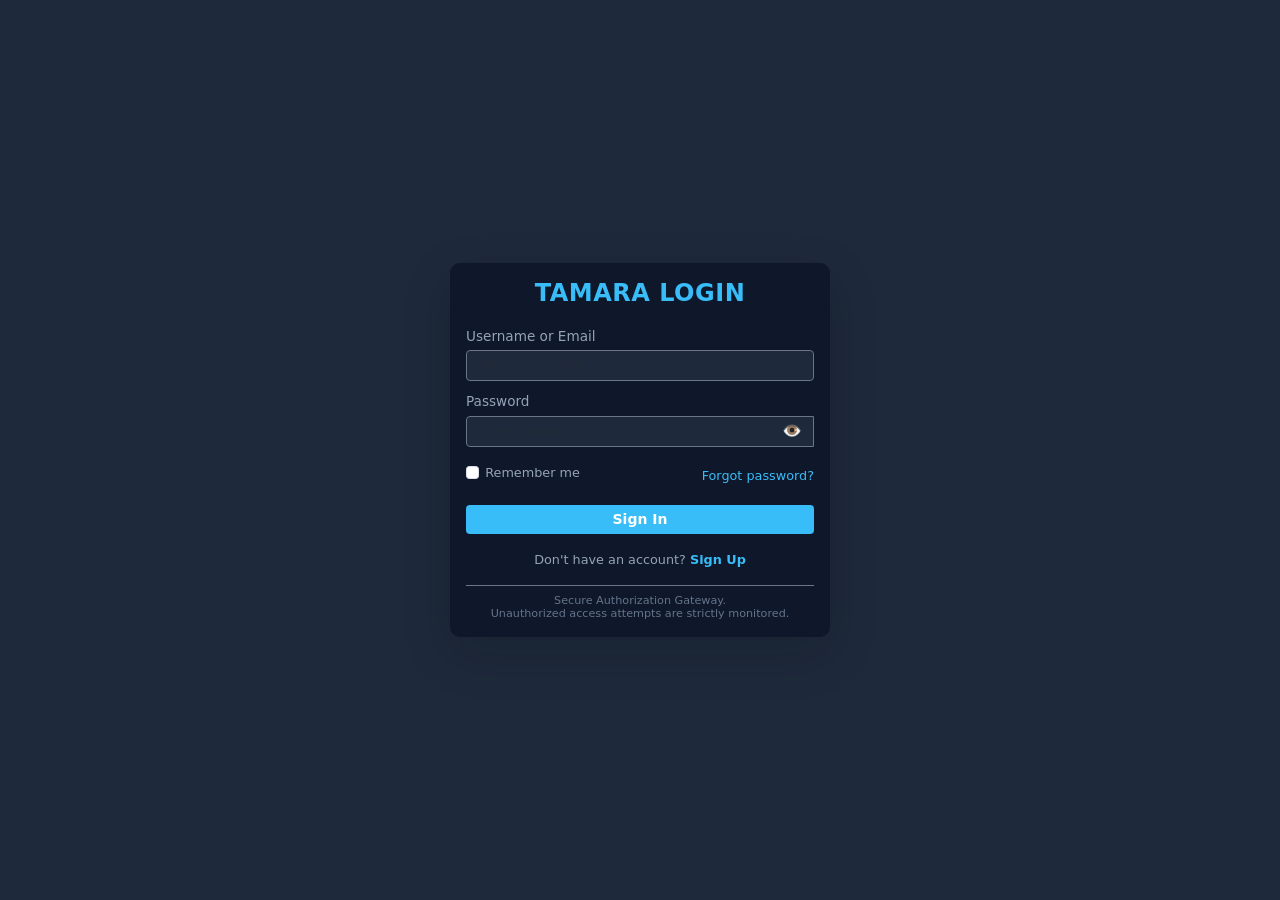
==== index.html @ c519405f "Feat: Completed dynamic dashboard engine with live metrics summary and real-time search" ====
<!doctype html>

<html lang="en">
  <head>
    <base href="./" />
    <meta charset="utf-8" />
    <meta http-equiv="X-UA-Compatible" content="IE=edge" />
    <meta
      name="viewport"
      content="width=device-width, initial-scale=1.0, shrink-to-fit=no"
    />

    <title>TAMARA'- LOGIN</title>
    <meta name="theme-color" content="#ffffff" />
    <!-- Vendors styles-->
    <link rel="stylesheet" href="vendors/simplebar/css/simplebar.css" />
    <link rel="stylesheet" href="css/vendors/simplebar.css" />
    <!-- Main styles for this application-->
    <link href="css/style.css" rel="stylesheet" />

    <script src="js/config.js"></script>
    <script src="js/color-modes.js"></script>
  </head>
  <body>
    <div
      class="min-vh-100 d-flex align-items-center justify-content-center"
      style="background-color: #1e293b"
    >
      <div
        class="card shadow-lg border-0 text-white"
        style="
          width: 100%;
          max-width: 380px;
          background-color: #0f172a;
          border-radius: 10px;
        "
      >
        <div class="card-body p-3">
          <h4
            class="text-center mb-3 fw-bold"
            style="color: #38bdf8; letter-spacing: 0.5px"
          >
            TAMARA LOGIN
          </h4>

          <form id="loginForm">
            <!-- Username Input -->
            <div class="mb-2">
              <label
                for="username"
                class="form-label mb-1"
                style="color: #94a3b8; font-size: 0.85rem"
                >Username or Email</label
              >
              <input
                type="text"
                class="form-control form-control-sm text-white border-secondary"
                id="username"
                placeholder="Enter username"
                style="background-color: #1e293b"
                required
              />
            </div>

            <!-- Password Input with True Eye Icon Toggle -->
            <div class="mb-3">
              <label
                for="password"
                class="form-label mb-1"
                style="color: #94a3b8; font-size: 0.85rem"
                >Password</label
              >
              <div class="input-group input-group-sm position-relative">
                <input
                  type="password"
                  class="form-control text-white border-secondary"
                  id="password"
                  placeholder="Enter password"
                  style="background-color: #1e293b; padding-right: 40px"
                  required
                />
                <!-- Eye Icon Positioned inside the input field -->
                <span
                  id="togglePassword"
                  style="
                    position: absolute;
                    right: 12px;
                    top: 50%;
                    transform: translateY(-50%);
                    cursor: pointer;
                    z-index: 10;
                    color: #94a3b8;
                  "
                >
                  👁️
                </span>
              </div>
            </div>

            <!-- Remember Me & Forgot Password Row -->
            <div
              class="d-flex justify-content-between align-items-center mb-3"
              style="font-size: 0.8rem"
            >
              <div class="form-check">
                <input
                  type="checkbox"
                  class="form-check-input"
                  id="rememberMe"
                />
                <label
                  class="form-check-label"
                  for="rememberMe"
                  style="color: #94a3b8"
                  >Remember me</label
                >
              </div>
              <a href="#" style="color: #38bdf8; text-decoration: none"
                >Forgot password?</a
              >
            </div>

            <!-- Sign In Button -->
            <button
              type="submit"
              class="btn btn-sm w-100 py-1.5 fw-semibold text-white"
              style="background-color: #38bdf8; border: none"
            >
              Sign In
            </button>
          </form>

          <!-- Sign Up Option -->
          <div class="text-center mt-3">
            <p class="mb-0" style="color: #94a3b8; font-size: 0.8rem">
              Don't have an account?
              <a
                href="#"
                style="color: #38bdf8; text-decoration: none"
                class="fw-semibold"
                >Sign Up</a
              >
            </p>
          </div>

          <!-- Security Warning Footer -->
          <div
            class="text-center mt-3 pt-2 border-top border-secondary"
            style="font-size: 0.7rem; color: #64748b; line-height: 1.2"
          >
            Secure Authorization Gateway.<br />Unauthorized access attempts are
            strictly monitored.
          </div>
        </div>
      </div>
    </div>

    <!-- Script to handle true icon toggle switching -->
    <script>
      const togglePassword = document.querySelector("#togglePassword");
      const passwordInput = document.querySelector("#password");
      const loginForm = document.querySelector("#loginForm");

      // Toggle password visibility
      togglePassword.addEventListener("click", function () {
        const type =
          passwordInput.getAttribute("type") === "password"
            ? "text"
            : "password";
        passwordInput.setAttribute("type", type);
        this.textContent = type === "password" ? "👁️" : "🙈";
      });

      // Magic shortcut: Redirect to dashboard on click
      loginForm.addEventListener("submit", function (e) {
        e.preventDefault();
        window.location.href = "dashboard.html";
      });
    </script>

    <!-- CoreUI and necessary plugins-->
    <script src="vendors/@coreui/coreui/js/coreui.bundle.min.js"></script>
    <script src="vendors/simplebar/js/simplebar.min.js"></script>

    <script>
      const header = document.querySelector("header.header");

      document.addEventListener("scroll", () => {
        if (header) {
          header.classList.toggle(
            "shadow-sm",
            document.documentElement.scrollTop > 0,
          );
        }
      });
    </script>
  </body>
</html>
---- vendors/simplebar/css/simplebar.css ----
[data-simplebar] {
  position: relative;
  flex-direction: column;
  flex-wrap: wrap;
  justify-content: flex-start;
  align-content: flex-start;
  align-items: flex-start;
}

.simplebar-wrapper {
  overflow: hidden;
  width: inherit;
  height: inherit;
  max-width: inherit;
  max-height: inherit;
}

.simplebar-mask {
  direction: inherit;
  position: absolute;
  overflow: hidden;
  padding: 0;
  margin: 0;
  left: 0;
  top: 0;
  bottom: 0;
  right: 0;
  width: auto !important;
  height: auto !important;
  z-index: 0;
}

.simplebar-offset {
  direction: inherit !important;
  box-sizing: inherit !important;
  resize: none !important;
  position: absolute;
  top: 0;
  left: 0;
  bottom: 0;
  right: 0;
  padding: 0;
  margin: 0;
  -webkit-overflow-scrolling: touch;
}

.simplebar-content-wrapper {
  direction: inherit;
  box-sizing: border-box !important;
  position: relative;
  display: block;
  height: 100%; /* Required for horizontal native scrollbar to not appear if parent is taller than natural height */
  width: auto;
  max-width: 100%; /* Not required for horizontal scroll to trigger */
  max-height: 100%; /* Needed for vertical scroll to trigger */
  overflow: auto;
  scrollbar-width: none;
  -ms-overflow-style: none;
}

.simplebar-content-wrapper::-webkit-scrollbar,
.simplebar-hide-scrollbar::-webkit-scrollbar {
  display: none;
  width: 0;
  height: 0;
}

.simplebar-content:before,
.simplebar-content:after {
  content: ' ';
  display: table;
}

.simplebar-placeholder {
  max-height: 100%;
  max-width: 100%;
  width: 100%;
  pointer-events: none;
}

.simplebar-height-auto-observer-wrapper {
  box-sizing: inherit !important;
  height: 100%;
  width: 100%;
  max-width: 1px;
  position: relative;
  float: left;
  max-height: 1px;
  overflow: hidden;
  z-index: -1;
  padding: 0;
  margin: 0;
  pointer-events: none;
  flex-grow: inherit;
  flex-shrink: 0;
  flex-basis: 0;
}

.simplebar-height-auto-observer {
  box-sizing: inherit;
  display: block;
  opacity: 0;
  position: absolute;
  top: 0;
  left: 0;
  height: 1000%;
  width: 1000%;
  min-height: 1px;
  min-width: 1px;
  overflow: hidden;
  pointer-events: none;
  z-index: -1;
}

.simplebar-track {
  z-index: 1;
  position: absolute;
  right: 0;
  bottom: 0;
  pointer-events: none;
  overflow: hidden;
}

[data-simplebar].simplebar-dragging {
  pointer-events: none;
  -webkit-touch-callout: none;
  -webkit-user-select: none;
  -khtml-user-select: none;
  -moz-user-select: none;
  -ms-user-select: none;
  user-select: none;
}

[data-simplebar].simplebar-dragging .simplebar-content {
  pointer-events: none;
  -webkit-touch-callout: none;
  -webkit-user-select: none;
  -khtml-user-select: none;
  -moz-user-select: none;
  -ms-user-select: none;
  user-select: none;
}

[data-simplebar].simplebar-dragging .simplebar-track {
  pointer-events: all;
}

.simplebar-scrollbar {
  position: absolute;
  left: 0;
  right: 0;
  min-height: 10px;
}

.simplebar-scrollbar:before {
  position: absolute;
  content: '';
  background: black;
  border-radius: 7px;
  left: 2px;
  right: 2px;
  opacity: 0;
  transition: opacity 0.2s 0.5s linear;
}

.simplebar-scrollbar.simplebar-visible:before {
  opacity: 0.5;
  transition-delay: 0s;
  transition-duration: 0s;
}

.simplebar-track.simplebar-vertical {
  top: 0;
  width: 11px;
}

.simplebar-scrollbar:before {
  top: 2px;
  bottom: 2px;
  left: 2px;
  right: 2px;
}

.simplebar-track.simplebar-horizontal {
  left: 0;
  height: 11px;
}

.simplebar-track.simplebar-horizontal .simplebar-scrollbar {
  right: auto;
  left: 0;
  top: 0;
  bottom: 0;
  min-height: 0;
  min-width: 10px;
  width: auto;
}

/* Rtl support */
[data-simplebar-direction='rtl'] .simplebar-track.simplebar-vertical {
  right: auto;
  left: 0;
}

.simplebar-dummy-scrollbar-size {
  direction: rtl;
  position: fixed;
  opacity: 0;
  visibility: hidden;
  height: 500px;
  width: 500px;
  overflow-y: hidden;
  overflow-x: scroll;
  -ms-overflow-style: scrollbar !important;
}

.simplebar-dummy-scrollbar-size > div {
  width: 200%;
  height: 200%;
  margin: 10px 0;
}

.simplebar-hide-scrollbar {
  position: fixed;
  left: 0;
  visibility: hidden;
  overflow-y: scroll;
  scrollbar-width: none;
  -ms-overflow-style: none;
}
---- css/vendors/simplebar.css ----
.simplebar-content {
  display: flex;
  flex-direction: column;
  min-height: 100%;
}

/*# sourceMappingURL=simplebar.css.map */
---- css/style.css ----
@charset "UTF-8";
/*!
 * CoreUI  v5.6.1 (https://coreui.io)
 * Copyright (c) 2026 creativeLabs Łukasz Holeczek
 * Licensed under MIT (https://github.com/coreui/coreui/blob/main/LICENSE)
 */
:root,
[data-coreui-theme=light] {
  --cui-blue: #0d6efd;
  --cui-indigo: #6610f2;
  --cui-purple: #6f42c1;
  --cui-pink: #d63384;
  --cui-red: #dc3545;
  --cui-orange: #fd7e14;
  --cui-yellow: #ffc107;
  --cui-green: #198754;
  --cui-teal: #20c997;
  --cui-cyan: #0dcaf0;
  --cui-black: #080a0c;
  --cui-white: #fff;
  --cui-gray: #6d7d9c;
  --cui-gray-dark: #323a49;
  --cui-gray-100: #f3f4f7;
  --cui-gray-200: #e7eaee;
  --cui-gray-300: #dbdfe6;
  --cui-gray-400: #cfd4de;
  --cui-gray-500: #aab3c5;
  --cui-gray-600: #6d7d9c;
  --cui-gray-700: #4a566d;
  --cui-gray-800: #323a49;
  --cui-gray-900: #212631;
  --cui-primary: #5856d6;
  --cui-secondary: #6b7785;
  --cui-success: #1b9e3e;
  --cui-info: #39f;
  --cui-warning: #f9b115;
  --cui-danger: #e55353;
  --cui-light: #f3f4f7;
  --cui-dark: #212631;
  --cui-primary-rgb: 88, 86, 214;
  --cui-secondary-rgb: 107, 119, 133;
  --cui-success-rgb: 27, 158, 62;
  --cui-info-rgb: 51, 153, 255;
  --cui-warning-rgb: 249, 177, 21;
  --cui-danger-rgb: 229, 83, 83;
  --cui-light-rgb: 243, 244, 247;
  --cui-dark-rgb: 33, 38, 49;
  --cui-primary-text-emphasis: #3634a3;
  --cui-secondary-text-emphasis: #212233;
  --cui-success-text-emphasis: #0f5722;
  --cui-info-text-emphasis: #184c77;
  --cui-warning-text-emphasis: #764705;
  --cui-danger-text-emphasis: #671414;
  --cui-light-text-emphasis: #4a566d;
  --cui-dark-text-emphasis: #323a49;
  --cui-primary-bg-subtle: #cfc7f3;
  --cui-secondary-bg-subtle: #ced2d8;
  --cui-success-bg-subtle: #cbedd6;
  --cui-info-bg-subtle: #c0e6ff;
  --cui-warning-bg-subtle: #feecc5;
  --cui-danger-bg-subtle: #f9d4d4;
  --cui-light-bg-subtle: rgb(249, 249.5, 251);
  --cui-dark-bg-subtle: #cfd4de;
  --cui-primary-border-subtle: #9d92e6;
  --cui-secondary-border-subtle: #9da5b1;
  --cui-success-border-subtle: #96dbad;
  --cui-info-border-subtle: #80c6ff;
  --cui-warning-border-subtle: #fcd88a;
  --cui-danger-border-subtle: #f2a9a9;
  --cui-light-border-subtle: #e7eaee;
  --cui-dark-border-subtle: #aab3c5;
  --cui-primary-contrast: #fff;
  --cui-secondary-contrast: #fff;
  --cui-success-contrast: #080a0c;
  --cui-info-contrast: #080a0c;
  --cui-warning-contrast: #080a0c;
  --cui-danger-contrast: #080a0c;
  --cui-light-contrast: #080a0c;
  --cui-dark-contrast: #fff;
  --cui-white-rgb: 255, 255, 255;
  --cui-black-rgb: 8, 10, 12;
  --cui-font-sans-serif: system-ui, -apple-system, "Segoe UI", Roboto, "Helvetica Neue", "Noto Sans", "Liberation Sans", Arial, sans-serif, "Apple Color Emoji", "Segoe UI Emoji", "Segoe UI Symbol", "Noto Color Emoji";
  --cui-font-monospace: SFMono-Regular, Menlo, Monaco, Consolas, "Liberation Mono", "Courier New", monospace;
  --cui-gradient: linear-gradient(180deg, rgba(255, 255, 255, 0.15), rgba(255, 255, 255, 0));
  --cui-body-font-family: var(--cui-font-sans-serif);
  --cui-body-font-size: 1rem;
  --cui-body-font-weight: 400;
  --cui-body-line-height: 1.5;
  --cui-body-color: rgba(37, 42.92, 54.02, 0.95);
  --cui-body-color-rgb: 37, 42.92, 54.02;
  --cui-body-bg: #fff;
  --cui-body-bg-rgb: 255, 255, 255;
  --cui-emphasis-color: #080a0c;
  --cui-emphasis-color-rgb: 8, 10, 12;
  --cui-secondary-color: rgba(37, 42.92, 54.02, 0.681);
  --cui-secondary-color-rgb: 37, 42.92, 54.02;
  --cui-secondary-bg: #e7eaee;
  --cui-secondary-bg-rgb: 231, 234, 238;
  --cui-tertiary-color: rgba(37, 42.92, 54.02, 0.38);
  --cui-tertiary-color-rgb: 37, 42.92, 54.02;
  --cui-tertiary-bg: #f3f4f7;
  --cui-tertiary-bg-rgb: 243, 244, 247;
  --cui-body-color-dark: rgba(255, 255, 255, 0.87);
  --cui-body-color-rgb-dark: 255, 255, 255;
  --cui-body-bg-dark: #212631;
  --cui-body-bg-rgb-dark: 33, 38, 49;
  --cui-emphasis-color-dark: #fff;
  --cui-emphasis-color-rgb-dark: 255, 255, 255;
  --cui-secondary-color-dark: rgba(255, 255, 255, 0.6);
  --cui-secondary-color-rgb-dark: 255, 255, 255;
  --cui-secondary-bg-dark: #323a49;
  --cui-secondary-bg-rgb-dark: 50, 58, 73;
  --cui-tertiary-color-dark: rgba(255, 255, 255, 0.38);
  --cui-tertiary-color-rgb-dark: 255, 255, 255;
  --cui-tertiary-bg-dark: rgb(41.5, 48, 61);
  --cui-tertiary-bg-rgb-dark: 41.5, 48, 61;
  --cui-high-emphasis: rgba(37, 42.92, 54.02, 0.95);
  --cui-medium-emphasis: rgba(37, 42.92, 54.02, 0.681);
  --cui-disabled: rgba(37, 42.92, 54.02, 0.38);
  --cui-high-emphasis-inverse: rgba(255, 255, 255, 0.87);
  --cui-medium-emphasis-inverse: rgba(255, 255, 255, 0.6);
  --cui-disabled-inverse: rgba(255, 255, 255, 0.38);
  --cui-heading-color: inherit;
  --cui-link-color: #5856d6;
  --cui-link-color-rgb: 88, 86, 214;
  --cui-link-decoration: underline;
  --cui-link-hover-color: rgb(70.4, 68.8, 171.2);
  --cui-link-hover-color-rgb: 70.4, 68.8, 171.2;
  --cui-code-color: #d63384;
  --cui-highlight-color: rgba(37, 42.92, 54.02, 0.95);
  --cui-highlight-bg: rgb(255, 242.6, 205.4);
  --cui-border-width: 1px;
  --cui-border-style: solid;
  --cui-border-color: #dbdfe6;
  --cui-border-color-translucent: rgba(8, 10, 12, 0.175);
  --cui-border-radius: 0.375rem;
  --cui-border-radius-sm: 0.25rem;
  --cui-border-radius-lg: 0.5rem;
  --cui-border-radius-xl: 1rem;
  --cui-border-radius-xxl: 2rem;
  --cui-border-radius-2xl: var(--cui-border-radius-xxl);
  --cui-border-radius-pill: 50rem;
  --cui-box-shadow: 0 0.5rem 1rem rgba(8, 10, 12, 0.15);
  --cui-box-shadow-sm: 0 0.125rem 0.25rem rgba(8, 10, 12, 0.075);
  --cui-box-shadow-lg: 0 1rem 3rem rgba(8, 10, 12, 0.175);
  --cui-box-shadow-inset: inset 0 1px 2px rgba(8, 10, 12, 0.075);
  --cui-focus-ring-width: 0.25rem;
  --cui-focus-ring-opacity: 0.25;
  --cui-focus-ring-color: rgba(88, 86, 214, 0.25);
  --cui-focus-ring-blur: 0;
  --cui-form-valid-color: #1b9e3e;
  --cui-form-valid-border-color: #1b9e3e;
  --cui-form-invalid-color: #e55353;
  --cui-form-invalid-border-color: #e55353;
  --cui-carousel-indicator-active-bg: #fff;
  --cui-carousel-caption-color: #fff;
}

[data-coreui-theme=dark] {
  color-scheme: dark;
  --cui-body-color: rgba(255, 255, 255, 0.87);
  --cui-body-color-rgb: 255, 255, 255;
  --cui-body-bg: #212631;
  --cui-body-bg-rgb: 33, 38, 49;
  --cui-emphasis-color: #fff;
  --cui-emphasis-color-rgb: 255, 255, 255;
  --cui-secondary-color: rgba(255, 255, 255, 0.6);
  --cui-secondary-color-rgb: 255, 255, 255;
  --cui-secondary-bg: #323a49;
  --cui-secondary-bg-rgb: 50, 58, 73;
  --cui-tertiary-color: rgba(255, 255, 255, 0.38);
  --cui-tertiary-color-rgb: 255, 255, 255;
  --cui-tertiary-bg: rgb(41.5, 48, 61);
  --cui-tertiary-bg-rgb: 41.5, 48, 61;
  --cui-high-emphasis: rgba(255, 255, 255, 0.87);
  --cui-medium-emphasis: rgba(255, 255, 255, 0.6);
  --cui-disabled: rgba(255, 255, 255, 0.38);
  --cui-primary: rgb(94.2, 92.4, 207.6);
  --cui-secondary: #6b7785;
  --cui-success: rgb(33.55, 151.45, 65.05);
  --cui-info: rgb(61.2, 153, 244.8);
  --cui-warning: rgb(237.6, 172.8, 32.4);
  --cui-danger: rgb(221.7, 90.3, 90.3);
  --cui-light: #f3f4f7;
  --cui-dark: #212631;
  --cui-gray-100: #f3f4f7;
  --cui-gray-200: #e7eaee;
  --cui-gray-300: #dbdfe6;
  --cui-gray-400: #cfd4de;
  --cui-gray-500: #aab3c5;
  --cui-gray-600: #6d7d9c;
  --cui-gray-700: #4a566d;
  --cui-gray-800: #323a49;
  --cui-gray-900: #212631;
  --cui-primary-rgb: 94.2, 92.4, 207.6;
  --cui-secondary-rgb: 107, 119, 133;
  --cui-success-rgb: 33.55, 151.45, 65.05;
  --cui-info-rgb: 61.2, 153, 244.8;
  --cui-warning-rgb: 237.6, 172.8, 32.4;
  --cui-danger-rgb: 221.7, 90.3, 90.3;
  --cui-light-rgb: 243, 244, 247;
  --cui-dark-rgb: 33, 38, 49;
  --cui-primary-text-emphasis: rgb(59.35, 57.55, 157.45);
  --cui-secondary-text-emphasis: #212233;
  --cui-success-text-emphasis: rgb(18.6, 83.4, 35.7);
  --cui-info-text-emphasis: rgb(28.75, 75.55, 114.25);
  --cui-warning-text-emphasis: rgb(112.35, 70.05, 10.65);
  --cui-danger-text-emphasis: rgb(98.85, 24.15, 24.15);
  --cui-light-text-emphasis: #f3f4f7;
  --cui-dark-text-emphasis: #dbdfe6;
  --cui-primary-bg-subtle: #cfc7f3;
  --cui-secondary-bg-subtle: #ced2d8;
  --cui-success-bg-subtle: #cbedd6;
  --cui-info-bg-subtle: #c0e6ff;
  --cui-warning-bg-subtle: #feecc5;
  --cui-danger-bg-subtle: #f9d4d4;
  --cui-light-bg-subtle: #323a49;
  --cui-dark-bg-subtle: rgb(29, 34, 42.5);
  --cui-primary-border-subtle: #9d92e6;
  --cui-secondary-border-subtle: #9da5b1;
  --cui-success-border-subtle: #96dbad;
  --cui-info-border-subtle: #80c6ff;
  --cui-warning-border-subtle: #fcd88a;
  --cui-danger-border-subtle: #f2a9a9;
  --cui-light-border-subtle: #4a566d;
  --cui-dark-border-subtle: #323a49;
  --cui-heading-color: inherit;
  --cui-link-color: rgb(94.2, 92.4, 207.6);
  --cui-link-hover-color: rgb(126.36, 124.92, 217.08);
  --cui-link-color-rgb: 94.2, 92.4, 207.6;
  --cui-link-hover-color-rgb: 126.36, 124.92, 217.08;
  --cui-code-color: rgb(230.4, 132.6, 181.2);
  --cui-highlight-color: rgba(255, 255, 255, 0.87);
  --cui-highlight-bg: rgb(102, 77.2, 2.8);
  --cui-border-color: #323a49;
  --cui-border-color-translucent: rgba(255, 255, 255, 0.1);
  --cui-form-valid-color: rgb(117, 183, 152.4);
  --cui-form-valid-border-color: rgb(117, 183, 152.4);
  --cui-form-invalid-color: rgb(234, 133.8, 143.4);
  --cui-form-invalid-border-color: rgb(234, 133.8, 143.4);
  --cui-btn-close-filter: invert(1) grayscale(100%) brightness(200%);
  --cui-carousel-indicator-active-bg: #080a0c;
  --cui-carousel-caption-color: #080a0c;
  --cui-carousel-control-icon-filter: invert(1) grayscale(100);
}

*,
*::before,
*::after {
  box-sizing: border-box;
}

@media (prefers-reduced-motion: no-preference) {
  :root {
    scroll-behavior: smooth;
  }
}

body {
  margin: 0;
  font-family: var(--cui-body-font-family);
  font-size: var(--cui-body-font-size);
  font-weight: var(--cui-body-font-weight);
  line-height: var(--cui-body-line-height);
  color: var(--cui-body-color);
  text-align: var(--cui-body-text-align);
  background-color: var(--cui-body-bg);
  -webkit-text-size-adjust: 100%;
  -webkit-tap-highlight-color: rgba(8, 10, 12, 0);
  background-color: var(--cui-tertiary-bg);
}

hr {
  margin: 1rem 0;
  color: inherit;
  border: 0;
  border-top: var(--cui-border-width) solid;
  opacity: 0.25;
}

h6, .h6, h5, .h5, h4, .h4, h3, .h3, h2, .h2, h1, .h1 {
  margin-top: 0;
  margin-bottom: 0.5rem;
  font-weight: 500;
  line-height: 1.2;
  color: var(--cui-heading-color);
}

h1, .h1 {
  font-size: calc(1.375rem + 1.5vw);
}
@media (min-width: 1200px) {
  h1, .h1 {
    font-size: 2.5rem;
  }
}

h2, .h2 {
  font-size: calc(1.325rem + 0.9vw);
}
@media (min-width: 1200px) {
  h2, .h2 {
    font-size: 2rem;
  }
}

h3, .h3 {
  font-size: calc(1.3rem + 0.6vw);
}
@media (min-width: 1200px) {
  h3, .h3 {
    font-size: 1.75rem;
  }
}

h4, .h4 {
  font-size: calc(1.275rem + 0.3vw);
}
@media (min-width: 1200px) {
  h4, .h4 {
    font-size: 1.5rem;
  }
}

h5, .h5 {
  font-size: 1.25rem;
}

h6, .h6 {
  font-size: 1rem;
}

p {
  margin-top: 0;
  margin-bottom: 1rem;
}

abbr[title] {
  -webkit-text-decoration: underline dotted;
  text-decoration: underline dotted;
  cursor: help;
  -webkit-text-decoration-skip-ink: none;
  text-decoration-skip-ink: none;
}

address {
  margin-bottom: 1rem;
  font-style: normal;
  line-height: inherit;
}

ol,
ul {
  -webkit-padding-start: 2rem;
  padding-inline-start: 2rem;
}

ol,
ul,
dl {
  margin-top: 0;
  margin-bottom: 1rem;
}

ol ol,
ul ul,
ol ul,
ul ol {
  margin-bottom: 0;
}

dt {
  font-weight: 700;
}

dd {
  -webkit-margin-start: 0;
  margin-inline-start: 0;
  margin-bottom: 0.5rem;
}

blockquote {
  margin: 0 0 1rem;
}

b,
strong {
  font-weight: bolder;
}

small, .small {
  font-size: 0.875em;
}

mark, .mark {
  padding: 0.1875em;
  color: var(--cui-highlight-color);
  background-color: var(--cui-highlight-bg);
}

sub,
sup {
  position: relative;
  font-size: 0.75em;
  line-height: 0;
  vertical-align: baseline;
}

sub {
  bottom: -0.25em;
}

sup {
  top: -0.5em;
}

a {
  color: rgba(var(--cui-link-color-rgb), var(--cui-link-opacity, 1));
  text-decoration: underline;
}
a:hover {
  --cui-link-color-rgb: var(--cui-link-hover-color-rgb);
}

a:not([href]):not([class]), a:not([href]):not([class]):hover {
  color: inherit;
  text-decoration: none;
}

pre,
code,
kbd,
samp {
  font-family: var(--cui-font-monospace);
  font-size: 1em;
}

pre {
  display: block;
  margin-top: 0;
  margin-bottom: 1rem;
  overflow: auto;
  font-size: 0.875em;
  color: var(--cui-pre-color, );
}
pre code {
  font-size: inherit;
  color: inherit;
  word-break: normal;
}

code {
  font-size: 0.875em;
  color: var(--cui-code-color);
  word-wrap: break-word;
}
a > code {
  color: inherit;
}

kbd {
  padding: 0.1875rem 0.375rem;
  font-size: 0.875em;
  color: var(--cui-kbd-color, var(--cui-body-bg));
  background-color: var(--cui-kbd-bg, var(--cui-body-color));
  border-radius: 0.25rem;
}
kbd kbd {
  padding: 0;
  font-size: 1em;
}

figure {
  margin: 0 0 1rem;
}

img,
svg {
  vertical-align: middle;
}

table {
  caption-side: bottom;
  border-collapse: collapse;
}

caption {
  padding-top: 0.5rem;
  padding-bottom: 0.5rem;
  color: var(--cui-table-caption-color, var(--cui-secondary-color));
  text-align: start;
}

th {
  text-align: inherit;
  text-align: -webkit-match-parent;
}

thead,
tbody,
tfoot,
tr,
td,
th {
  border-color: inherit;
  border-style: solid;
  border-width: 0;
}

label {
  display: inline-block;
}

button {
  border-radius: 0;
}

button:focus:not(:focus-visible) {
  outline: 0;
}

input,
button,
select,
optgroup,
textarea {
  margin: 0;
  font-family: inherit;
  font-size: inherit;
  line-height: inherit;
}

button,
select {
  text-transform: none;
}

[role=button] {
  cursor: pointer;
}

select {
  word-wrap: normal;
}
select:disabled {
  opacity: 1;
}

[list]:not([type=date]):not([type=datetime-local]):not([type=month]):not([type=week]):not([type=time])::-webkit-calendar-picker-indicator {
  display: none !important;
}

button,
[type=button],
[type=reset],
[type=submit] {
  -webkit-appearance: button;
}
button:not(:disabled),
[type=button]:not(:disabled),
[type=reset]:not(:disabled),
[type=submit]:not(:disabled) {
  cursor: pointer;
}

::-moz-focus-inner {
  padding: 0;
  border-style: none;
}

textarea {
  resize: vertical;
}

fieldset {
  min-width: 0;
  padding: 0;
  margin: 0;
  border: 0;
}

legend {
  float: inline-start;
  width: 100%;
  padding: 0;
  margin-bottom: 0.5rem;
  line-height: inherit;
  font-size: calc(1.275rem + 0.3vw);
}
@media (min-width: 1200px) {
  legend {
    font-size: 1.5rem;
  }
}
legend + * {
  clear: left;
}

::-webkit-datetime-edit-fields-wrapper,
::-webkit-datetime-edit-text,
::-webkit-datetime-edit-minute,
::-webkit-datetime-edit-hour-field,
::-webkit-datetime-edit-day-field,
::-webkit-datetime-edit-month-field,
::-webkit-datetime-edit-year-field {
  padding: 0;
}

::-webkit-inner-spin-button {
  height: auto;
}

[type=search] {
  -webkit-appearance: textfield;
  outline-offset: -2px;
}
[type=search]::-webkit-search-cancel-button {
  cursor: pointer;
  filter: grayscale(1);
}

*[dir=rtl] [type=tel],
*[dir=rtl] [type=url],
*[dir=rtl] [type=email],
*[dir=rtl] [type=number] {
  direction: ltr;
}

::-webkit-search-decoration {
  -webkit-appearance: none;
}

::-webkit-color-swatch-wrapper {
  padding: 0;
}

::-webkit-file-upload-button {
  font: inherit;
  -webkit-appearance: button;
}

::file-selector-button {
  font: inherit;
  -webkit-appearance: button;
}

output {
  display: inline-block;
}

iframe {
  border: 0;
}

summary {
  display: list-item;
  cursor: pointer;
}

progress {
  vertical-align: baseline;
}

[hidden] {
  display: none !important;
}

.lead {
  font-size: 1.25rem;
  font-weight: 300;
}

.display-1 {
  font-weight: 300;
  line-height: 1.2;
  font-size: calc(1.625rem + 4.5vw);
}
@media (min-width: 1200px) {
  .display-1 {
    font-size: 5rem;
  }
}

.display-2 {
  font-weight: 300;
  line-height: 1.2;
  font-size: calc(1.575rem + 3.9vw);
}
@media (min-width: 1200px) {
  .display-2 {
    font-size: 4.5rem;
  }
}

.display-3 {
  font-weight: 300;
  line-height: 1.2;
  font-size: calc(1.525rem + 3.3vw);
}
@media (min-width: 1200px) {
  .display-3 {
    font-size: 4rem;
  }
}

.display-4 {
  font-weight: 300;
  line-height: 1.2;
  font-size: calc(1.475rem + 2.7vw);
}
@media (min-width: 1200px) {
  .display-4 {
    font-size: 3.5rem;
  }
}

.display-5 {
  font-weight: 300;
  line-height: 1.2;
  font-size: calc(1.425rem + 2.1vw);
}
@media (min-width: 1200px) {
  .display-5 {
    font-size: 3rem;
  }
}

.display-6 {
  font-weight: 300;
  line-height: 1.2;
  font-size: calc(1.375rem + 1.5vw);
}
@media (min-width: 1200px) {
  .display-6 {
    font-size: 2.5rem;
  }
}

.list-unstyled {
  -webkit-padding-start: 0;
  padding-inline-start: 0;
  list-style: none;
}

.list-inline {
  -webkit-padding-start: 0;
  padding-inline-start: 0;
  list-style: none;
}

.list-inline-item {
  display: inline-block;
}
.list-inline-item:not(:last-child) {
  -webkit-margin-end: 0.5rem;
  margin-inline-end: 0.5rem;
}

.initialism {
  font-size: 0.875em;
  text-transform: uppercase;
}

.blockquote {
  margin-bottom: 1rem;
  font-size: 1.25rem;
}
.blockquote > :last-child {
  margin-bottom: 0;
}

.blockquote-footer {
  margin-top: -1rem;
  margin-bottom: 1rem;
  font-size: 0.875em;
  color: #6d7d9c;
}
.blockquote-footer::before {
  content: "— ";
}

.img-fluid {
  max-width: 100%;
  height: auto;
}

.img-thumbnail {
  padding: 0.25rem;
  background-color: var(--cui-thumbnail-bg, var(--cui-body-bg));
  border: var(--cui-border-width) solid var(--cui-thumbnail-border-color, var(--cui-border-color));
  border-radius: var(--cui-border-radius);
  max-width: 100%;
  height: auto;
}

.figure {
  display: inline-block;
}

.figure-img {
  margin-bottom: 0.5rem;
  line-height: 1;
}

.figure-caption {
  font-size: 0.875em;
  color: var(--cui-figure-caption-color, var(--cui-secondary-color));
}

.container,
.container-fluid,
.container-xxl,
.container-xl,
.container-lg,
.container-md,
.container-sm {
  --cui-gutter-x: 1.5rem;
  --cui-gutter-y: 0;
  width: 100%;
  padding-right: calc(var(--cui-gutter-x) * 0.5);
  padding-left: calc(var(--cui-gutter-x) * 0.5);
  margin-right: auto;
  margin-left: auto;
}

@media (min-width: 576px) {
  .container-sm, .container {
    max-width: 540px;
  }
}
@media (min-width: 768px) {
  .container-md, .container-sm, .container {
    max-width: 720px;
  }
}
@media (min-width: 992px) {
  .container-lg, .container-md, .container-sm, .container {
    max-width: 960px;
  }
}
@media (min-width: 1200px) {
  .container-xl, .container-lg, .container-md, .container-sm, .container {
    max-width: 1140px;
  }
}
@media (min-width: 1400px) {
  .container-xxl, .container-xl, .container-lg, .container-md, .container-sm, .container {
    max-width: 1320px;
  }
}
:root {
  --cui-breakpoint-xs: 0;
  --cui-breakpoint-sm: 576px;
  --cui-breakpoint-md: 768px;
  --cui-breakpoint-lg: 992px;
  --cui-breakpoint-xl: 1200px;
  --cui-breakpoint-xxl: 1400px;
  --cui-mobile-breakpoint: lg;
}

.row {
  --cui-gutter-x: 1.5rem;
  --cui-gutter-y: 0;
  display: flex;
  flex-wrap: wrap;
  margin-top: calc(-1 * var(--cui-gutter-y));
  margin-right: calc(-0.5 * var(--cui-gutter-x));
  margin-left: calc(-0.5 * var(--cui-gutter-x));
}
.row > * {
  flex-shrink: 0;
  width: 100%;
  max-width: 100%;
  padding-right: calc(var(--cui-gutter-x) * 0.5);
  padding-left: calc(var(--cui-gutter-x) * 0.5);
  margin-top: var(--cui-gutter-y);
}

.col {
  flex: 1 0 0;
}

.row-cols-auto > * {
  flex: 0 0 auto;
  width: auto;
}

.row-cols-1 > * {
  flex: 0 0 auto;
  width: 100%;
}

.row-cols-2 > * {
  flex: 0 0 auto;
  width: 50%;
}

.row-cols-3 > * {
  flex: 0 0 auto;
  width: 33.33333333%;
}

.row-cols-4 > * {
  flex: 0 0 auto;
  width: 25%;
}

.row-cols-5 > * {
  flex: 0 0 auto;
  width: 20%;
}

.row-cols-6 > * {
  flex: 0 0 auto;
  width: 16.66666667%;
}

.col-auto {
  flex: 0 0 auto;
  width: auto;
}

.col-1 {
  flex: 0 0 auto;
  width: 8.33333333%;
}

.col-2 {
  flex: 0 0 auto;
  width: 16.66666667%;
}

.col-3 {
  flex: 0 0 auto;
  width: 25%;
}

.col-4 {
  flex: 0 0 auto;
  width: 33.33333333%;
}

.col-5 {
  flex: 0 0 auto;
  width: 41.66666667%;
}

.col-6 {
  flex: 0 0 auto;
  width: 50%;
}

.col-7 {
  flex: 0 0 auto;
  width: 58.33333333%;
}

.col-8 {
  flex: 0 0 auto;
  width: 66.66666667%;
}

.col-9 {
  flex: 0 0 auto;
  width: 75%;
}

.col-10 {
  flex: 0 0 auto;
  width: 83.33333333%;
}

.col-11 {
  flex: 0 0 auto;
  width: 91.66666667%;
}

.col-12 {
  flex: 0 0 auto;
  width: 100%;
}

.offset-1 {
  -webkit-margin-start: 8.33333333%;
  margin-inline-start: 8.33333333%;
}

.offset-2 {
  -webkit-margin-start: 16.66666667%;
  margin-inline-start: 16.66666667%;
}

.offset-3 {
  -webkit-margin-start: 25%;
  margin-inline-start: 25%;
}

.offset-4 {
  -webkit-margin-start: 33.33333333%;
  margin-inline-start: 33.33333333%;
}

.offset-5 {
  -webkit-margin-start: 41.66666667%;
  margin-inline-start: 41.66666667%;
}

.offset-6 {
  -webkit-margin-start: 50%;
  margin-inline-start: 50%;
}

.offset-7 {
  -webkit-margin-start: 58.33333333%;
  margin-inline-start: 58.33333333%;
}

.offset-8 {
  -webkit-margin-start: 66.66666667%;
  margin-inline-start: 66.66666667%;
}

.offset-9 {
  -webkit-margin-start: 75%;
  margin-inline-start: 75%;
}

.offset-10 {
  -webkit-margin-start: 83.33333333%;
  margin-inline-start: 83.33333333%;
}

.offset-11 {
  -webkit-margin-start: 91.66666667%;
  margin-inline-start: 91.66666667%;
}

.g-0,
.gx-0 {
  --cui-gutter-x: 0;
}

.g-0,
.gy-0 {
  --cui-gutter-y: 0;
}

.g-1,
.gx-1 {
  --cui-gutter-x: 0.25rem;
}

.g-1,
.gy-1 {
  --cui-gutter-y: 0.25rem;
}

.g-2,
.gx-2 {
  --cui-gutter-x: 0.5rem;
}

.g-2,
.gy-2 {
  --cui-gutter-y: 0.5rem;
}

.g-3,
.gx-3 {
  --cui-gutter-x: 1rem;
}

.g-3,
.gy-3 {
  --cui-gutter-y: 1rem;
}

.g-4,
.gx-4 {
  --cui-gutter-x: 1.5rem;
}

.g-4,
.gy-4 {
  --cui-gutter-y: 1.5rem;
}

.g-5,
.gx-5 {
  --cui-gutter-x: 3rem;
}

.g-5,
.gy-5 {
  --cui-gutter-y: 3rem;
}

@media (min-width: 576px) {
  .col-sm {
    flex: 1 0 0;
  }
  .row-cols-sm-auto > * {
    flex: 0 0 auto;
    width: auto;
  }
  .row-cols-sm-1 > * {
    flex: 0 0 auto;
    width: 100%;
  }
  .row-cols-sm-2 > * {
    flex: 0 0 auto;
    width: 50%;
  }
  .row-cols-sm-3 > * {
    flex: 0 0 auto;
    width: 33.33333333%;
  }
  .row-cols-sm-4 > * {
    flex: 0 0 auto;
    width: 25%;
  }
  .row-cols-sm-5 > * {
    flex: 0 0 auto;
    width: 20%;
  }
  .row-cols-sm-6 > * {
    flex: 0 0 auto;
    width: 16.66666667%;
  }
  .col-sm-auto {
    flex: 0 0 auto;
    width: auto;
  }
  .col-sm-1 {
    flex: 0 0 auto;
    width: 8.33333333%;
  }
  .col-sm-2 {
    flex: 0 0 auto;
    width: 16.66666667%;
  }
  .col-sm-3 {
    flex: 0 0 auto;
    width: 25%;
  }
  .col-sm-4 {
    flex: 0 0 auto;
    width: 33.33333333%;
  }
  .col-sm-5 {
    flex: 0 0 auto;
    width: 41.66666667%;
  }
  .col-sm-6 {
    flex: 0 0 auto;
    width: 50%;
  }
  .col-sm-7 {
    flex: 0 0 auto;
    width: 58.33333333%;
  }
  .col-sm-8 {
    flex: 0 0 auto;
    width: 66.66666667%;
  }
  .col-sm-9 {
    flex: 0 0 auto;
    width: 75%;
  }
  .col-sm-10 {
    flex: 0 0 auto;
    width: 83.33333333%;
  }
  .col-sm-11 {
    flex: 0 0 auto;
    width: 91.66666667%;
  }
  .col-sm-12 {
    flex: 0 0 auto;
    width: 100%;
  }
  .offset-sm-0 {
    -webkit-margin-start: 0;
    margin-inline-start: 0;
  }
  .offset-sm-1 {
    -webkit-margin-start: 8.33333333%;
    margin-inline-start: 8.33333333%;
  }
  .offset-sm-2 {
    -webkit-margin-start: 16.66666667%;
    margin-inline-start: 16.66666667%;
  }
  .offset-sm-3 {
    -webkit-margin-start: 25%;
    margin-inline-start: 25%;
  }
  .offset-sm-4 {
    -webkit-margin-start: 33.33333333%;
    margin-inline-start: 33.33333333%;
  }
  .offset-sm-5 {
    -webkit-margin-start: 41.66666667%;
    margin-inline-start: 41.66666667%;
  }
  .offset-sm-6 {
    -webkit-margin-start: 50%;
    margin-inline-start: 50%;
  }
  .offset-sm-7 {
    -webkit-margin-start: 58.33333333%;
    margin-inline-start: 58.33333333%;
  }
  .offset-sm-8 {
    -webkit-margin-start: 66.66666667%;
    margin-inline-start: 66.66666667%;
  }
  .offset-sm-9 {
    -webkit-margin-start: 75%;
    margin-inline-start: 75%;
  }
  .offset-sm-10 {
    -webkit-margin-start: 83.33333333%;
    margin-inline-start: 83.33333333%;
  }
  .offset-sm-11 {
    -webkit-margin-start: 91.66666667%;
    margin-inline-start: 91.66666667%;
  }
  .g-sm-0,
  .gx-sm-0 {
    --cui-gutter-x: 0;
  }
  .g-sm-0,
  .gy-sm-0 {
    --cui-gutter-y: 0;
  }
  .g-sm-1,
  .gx-sm-1 {
    --cui-gutter-x: 0.25rem;
  }
  .g-sm-1,
  .gy-sm-1 {
    --cui-gutter-y: 0.25rem;
  }
  .g-sm-2,
  .gx-sm-2 {
    --cui-gutter-x: 0.5rem;
  }
  .g-sm-2,
  .gy-sm-2 {
    --cui-gutter-y: 0.5rem;
  }
  .g-sm-3,
  .gx-sm-3 {
    --cui-gutter-x: 1rem;
  }
  .g-sm-3,
  .gy-sm-3 {
    --cui-gutter-y: 1rem;
  }
  .g-sm-4,
  .gx-sm-4 {
    --cui-gutter-x: 1.5rem;
  }
  .g-sm-4,
  .gy-sm-4 {
    --cui-gutter-y: 1.5rem;
  }
  .g-sm-5,
  .gx-sm-5 {
    --cui-gutter-x: 3rem;
  }
  .g-sm-5,
  .gy-sm-5 {
    --cui-gutter-y: 3rem;
  }
}
@media (min-width: 768px) {
  .col-md {
    flex: 1 0 0;
  }
  .row-cols-md-auto > * {
    flex: 0 0 auto;
    width: auto;
  }
  .row-cols-md-1 > * {
    flex: 0 0 auto;
    width: 100%;
  }
  .row-cols-md-2 > * {
    flex: 0 0 auto;
    width: 50%;
  }
  .row-cols-md-3 > * {
    flex: 0 0 auto;
    width: 33.33333333%;
  }
  .row-cols-md-4 > * {
    flex: 0 0 auto;
    width: 25%;
  }
  .row-cols-md-5 > * {
    flex: 0 0 auto;
    width: 20%;
  }
  .row-cols-md-6 > * {
    flex: 0 0 auto;
    width: 16.66666667%;
  }
  .col-md-auto {
    flex: 0 0 auto;
    width: auto;
  }
  .col-md-1 {
    flex: 0 0 auto;
    width: 8.33333333%;
  }
  .col-md-2 {
    flex: 0 0 auto;
    width: 16.66666667%;
  }
  .col-md-3 {
    flex: 0 0 auto;
    width: 25%;
  }
  .col-md-4 {
    flex: 0 0 auto;
    width: 33.33333333%;
  }
  .col-md-5 {
    flex: 0 0 auto;
    width: 41.66666667%;
  }
  .col-md-6 {
    flex: 0 0 auto;
    width: 50%;
  }
  .col-md-7 {
    flex: 0 0 auto;
    width: 58.33333333%;
  }
  .col-md-8 {
    flex: 0 0 auto;
    width: 66.66666667%;
  }
  .col-md-9 {
    flex: 0 0 auto;
    width: 75%;
  }
  .col-md-10 {
    flex: 0 0 auto;
    width: 83.33333333%;
  }
  .col-md-11 {
    flex: 0 0 auto;
    width: 91.66666667%;
  }
  .col-md-12 {
    flex: 0 0 auto;
    width: 100%;
  }
  .offset-md-0 {
    -webkit-margin-start: 0;
    margin-inline-start: 0;
  }
  .offset-md-1 {
    -webkit-margin-start: 8.33333333%;
    margin-inline-start: 8.33333333%;
  }
  .offset-md-2 {
    -webkit-margin-start: 16.66666667%;
    margin-inline-start: 16.66666667%;
  }
  .offset-md-3 {
    -webkit-margin-start: 25%;
    margin-inline-start: 25%;
  }
  .offset-md-4 {
    -webkit-margin-start: 33.33333333%;
    margin-inline-start: 33.33333333%;
  }
  .offset-md-5 {
    -webkit-margin-start: 41.66666667%;
    margin-inline-start: 41.66666667%;
  }
  .offset-md-6 {
    -webkit-margin-start: 50%;
    margin-inline-start: 50%;
  }
  .offset-md-7 {
    -webkit-margin-start: 58.33333333%;
    margin-inline-start: 58.33333333%;
  }
  .offset-md-8 {
    -webkit-margin-start: 66.66666667%;
    margin-inline-start: 66.66666667%;
  }
  .offset-md-9 {
    -webkit-margin-start: 75%;
    margin-inline-start: 75%;
  }
  .offset-md-10 {
    -webkit-margin-start: 83.33333333%;
    margin-inline-start: 83.33333333%;
  }
  .offset-md-11 {
    -webkit-margin-start: 91.66666667%;
    margin-inline-start: 91.66666667%;
  }
  .g-md-0,
  .gx-md-0 {
    --cui-gutter-x: 0;
  }
  .g-md-0,
  .gy-md-0 {
    --cui-gutter-y: 0;
  }
  .g-md-1,
  .gx-md-1 {
    --cui-gutter-x: 0.25rem;
  }
  .g-md-1,
  .gy-md-1 {
    --cui-gutter-y: 0.25rem;
  }
  .g-md-2,
  .gx-md-2 {
    --cui-gutter-x: 0.5rem;
  }
  .g-md-2,
  .gy-md-2 {
    --cui-gutter-y: 0.5rem;
  }
  .g-md-3,
  .gx-md-3 {
    --cui-gutter-x: 1rem;
  }
  .g-md-3,
  .gy-md-3 {
    --cui-gutter-y: 1rem;
  }
  .g-md-4,
  .gx-md-4 {
    --cui-gutter-x: 1.5rem;
  }
  .g-md-4,
  .gy-md-4 {
    --cui-gutter-y: 1.5rem;
  }
  .g-md-5,
  .gx-md-5 {
    --cui-gutter-x: 3rem;
  }
  .g-md-5,
  .gy-md-5 {
    --cui-gutter-y: 3rem;
  }
}
@media (min-width: 992px) {
  .col-lg {
    flex: 1 0 0;
  }
  .row-cols-lg-auto > * {
    flex: 0 0 auto;
    width: auto;
  }
  .row-cols-lg-1 > * {
    flex: 0 0 auto;
    width: 100%;
  }
  .row-cols-lg-2 > * {
    flex: 0 0 auto;
    width: 50%;
  }
  .row-cols-lg-3 > * {
    flex: 0 0 auto;
    width: 33.33333333%;
  }
  .row-cols-lg-4 > * {
    flex: 0 0 auto;
    width: 25%;
  }
  .row-cols-lg-5 > * {
    flex: 0 0 auto;
    width: 20%;
  }
  .row-cols-lg-6 > * {
    flex: 0 0 auto;
    width: 16.66666667%;
  }
  .col-lg-auto {
    flex: 0 0 auto;
    width: auto;
  }
  .col-lg-1 {
    flex: 0 0 auto;
    width: 8.33333333%;
  }
  .col-lg-2 {
    flex: 0 0 auto;
    width: 16.66666667%;
  }
  .col-lg-3 {
    flex: 0 0 auto;
    width: 25%;
  }
  .col-lg-4 {
    flex: 0 0 auto;
    width: 33.33333333%;
  }
  .col-lg-5 {
    flex: 0 0 auto;
    width: 41.66666667%;
  }
  .col-lg-6 {
    flex: 0 0 auto;
    width: 50%;
  }
  .col-lg-7 {
    flex: 0 0 auto;
    width: 58.33333333%;
  }
  .col-lg-8 {
    flex: 0 0 auto;
    width: 66.66666667%;
  }
  .col-lg-9 {
    flex: 0 0 auto;
    width: 75%;
  }
  .col-lg-10 {
    flex: 0 0 auto;
    width: 83.33333333%;
  }
  .col-lg-11 {
    flex: 0 0 auto;
    width: 91.66666667%;
  }
  .col-lg-12 {
    flex: 0 0 auto;
    width: 100%;
  }
  .offset-lg-0 {
    -webkit-margin-start: 0;
    margin-inline-start: 0;
  }
  .offset-lg-1 {
    -webkit-margin-start: 8.33333333%;
    margin-inline-start: 8.33333333%;
  }
  .offset-lg-2 {
    -webkit-margin-start: 16.66666667%;
    margin-inline-start: 16.66666667%;
  }
  .offset-lg-3 {
    -webkit-margin-start: 25%;
    margin-inline-start: 25%;
  }
  .offset-lg-4 {
    -webkit-margin-start: 33.33333333%;
    margin-inline-start: 33.33333333%;
  }
  .offset-lg-5 {
    -webkit-margin-start: 41.66666667%;
    margin-inline-start: 41.66666667%;
  }
  .offset-lg-6 {
    -webkit-margin-start: 50%;
    margin-inline-start: 50%;
  }
  .offset-lg-7 {
    -webkit-margin-start: 58.33333333%;
    margin-inline-start: 58.33333333%;
  }
  .offset-lg-8 {
    -webkit-margin-start: 66.66666667%;
    margin-inline-start: 66.66666667%;
  }
  .offset-lg-9 {
    -webkit-margin-start: 75%;
    margin-inline-start: 75%;
  }
  .offset-lg-10 {
    -webkit-margin-start: 83.33333333%;
    margin-inline-start: 83.33333333%;
  }
  .offset-lg-11 {
    -webkit-margin-start: 91.66666667%;
    margin-inline-start: 91.66666667%;
  }
  .g-lg-0,
  .gx-lg-0 {
    --cui-gutter-x: 0;
  }
  .g-lg-0,
  .gy-lg-0 {
    --cui-gutter-y: 0;
  }
  .g-lg-1,
  .gx-lg-1 {
    --cui-gutter-x: 0.25rem;
  }
  .g-lg-1,
  .gy-lg-1 {
    --cui-gutter-y: 0.25rem;
  }
  .g-lg-2,
  .gx-lg-2 {
    --cui-gutter-x: 0.5rem;
  }
  .g-lg-2,
  .gy-lg-2 {
    --cui-gutter-y: 0.5rem;
  }
  .g-lg-3,
  .gx-lg-3 {
    --cui-gutter-x: 1rem;
  }
  .g-lg-3,
  .gy-lg-3 {
    --cui-gutter-y: 1rem;
  }
  .g-lg-4,
  .gx-lg-4 {
    --cui-gutter-x: 1.5rem;
  }
  .g-lg-4,
  .gy-lg-4 {
    --cui-gutter-y: 1.5rem;
  }
  .g-lg-5,
  .gx-lg-5 {
    --cui-gutter-x: 3rem;
  }
  .g-lg-5,
  .gy-lg-5 {
    --cui-gutter-y: 3rem;
  }
}
@media (min-width: 1200px) {
  .col-xl {
    flex: 1 0 0;
  }
  .row-cols-xl-auto > * {
    flex: 0 0 auto;
    width: auto;
  }
  .row-cols-xl-1 > * {
    flex: 0 0 auto;
    width: 100%;
  }
  .row-cols-xl-2 > * {
    flex: 0 0 auto;
    width: 50%;
  }
  .row-cols-xl-3 > * {
    flex: 0 0 auto;
    width: 33.33333333%;
  }
  .row-cols-xl-4 > * {
    flex: 0 0 auto;
    width: 25%;
  }
  .row-cols-xl-5 > * {
    flex: 0 0 auto;
    width: 20%;
  }
  .row-cols-xl-6 > * {
    flex: 0 0 auto;
    width: 16.66666667%;
  }
  .col-xl-auto {
    flex: 0 0 auto;
    width: auto;
  }
  .col-xl-1 {
    flex: 0 0 auto;
    width: 8.33333333%;
  }
  .col-xl-2 {
    flex: 0 0 auto;
    width: 16.66666667%;
  }
  .col-xl-3 {
    flex: 0 0 auto;
    width: 25%;
  }
  .col-xl-4 {
    flex: 0 0 auto;
    width: 33.33333333%;
  }
  .col-xl-5 {
    flex: 0 0 auto;
    width: 41.66666667%;
  }
  .col-xl-6 {
    flex: 0 0 auto;
    width: 50%;
  }
  .col-xl-7 {
    flex: 0 0 auto;
    width: 58.33333333%;
  }
  .col-xl-8 {
    flex: 0 0 auto;
    width: 66.66666667%;
  }
  .col-xl-9 {
    flex: 0 0 auto;
    width: 75%;
  }
  .col-xl-10 {
    flex: 0 0 auto;
    width: 83.33333333%;
  }
  .col-xl-11 {
    flex: 0 0 auto;
    width: 91.66666667%;
  }
  .col-xl-12 {
    flex: 0 0 auto;
    width: 100%;
  }
  .offset-xl-0 {
    -webkit-margin-start: 0;
    margin-inline-start: 0;
  }
  .offset-xl-1 {
    -webkit-margin-start: 8.33333333%;
    margin-inline-start: 8.33333333%;
  }
  .offset-xl-2 {
    -webkit-margin-start: 16.66666667%;
    margin-inline-start: 16.66666667%;
  }
  .offset-xl-3 {
    -webkit-margin-start: 25%;
    margin-inline-start: 25%;
  }
  .offset-xl-4 {
    -webkit-margin-start: 33.33333333%;
    margin-inline-start: 33.33333333%;
  }
  .offset-xl-5 {
    -webkit-margin-start: 41.66666667%;
    margin-inline-start: 41.66666667%;
  }
  .offset-xl-6 {
    -webkit-margin-start: 50%;
    margin-inline-start: 50%;
  }
  .offset-xl-7 {
    -webkit-margin-start: 58.33333333%;
    margin-inline-start: 58.33333333%;
  }
  .offset-xl-8 {
    -webkit-margin-start: 66.66666667%;
    margin-inline-start: 66.66666667%;
  }
  .offset-xl-9 {
    -webkit-margin-start: 75%;
    margin-inline-start: 75%;
  }
  .offset-xl-10 {
    -webkit-margin-start: 83.33333333%;
    margin-inline-start: 83.33333333%;
  }
  .offset-xl-11 {
    -webkit-margin-start: 91.66666667%;
    margin-inline-start: 91.66666667%;
  }
  .g-xl-0,
  .gx-xl-0 {
    --cui-gutter-x: 0;
  }
  .g-xl-0,
  .gy-xl-0 {
    --cui-gutter-y: 0;
  }
  .g-xl-1,
  .gx-xl-1 {
    --cui-gutter-x: 0.25rem;
  }
  .g-xl-1,
  .gy-xl-1 {
    --cui-gutter-y: 0.25rem;
  }
  .g-xl-2,
  .gx-xl-2 {
    --cui-gutter-x: 0.5rem;
  }
  .g-xl-2,
  .gy-xl-2 {
    --cui-gutter-y: 0.5rem;
  }
  .g-xl-3,
  .gx-xl-3 {
    --cui-gutter-x: 1rem;
  }
  .g-xl-3,
  .gy-xl-3 {
    --cui-gutter-y: 1rem;
  }
  .g-xl-4,
  .gx-xl-4 {
    --cui-gutter-x: 1.5rem;
  }
  .g-xl-4,
  .gy-xl-4 {
    --cui-gutter-y: 1.5rem;
  }
  .g-xl-5,
  .gx-xl-5 {
    --cui-gutter-x: 3rem;
  }
  .g-xl-5,
  .gy-xl-5 {
    --cui-gutter-y: 3rem;
  }
}
@media (min-width: 1400px) {
  .col-xxl {
    flex: 1 0 0;
  }
  .row-cols-xxl-auto > * {
    flex: 0 0 auto;
    width: auto;
  }
  .row-cols-xxl-1 > * {
    flex: 0 0 auto;
    width: 100%;
  }
  .row-cols-xxl-2 > * {
    flex: 0 0 auto;
    width: 50%;
  }
  .row-cols-xxl-3 > * {
    flex: 0 0 auto;
    width: 33.33333333%;
  }
  .row-cols-xxl-4 > * {
    flex: 0 0 auto;
    width: 25%;
  }
  .row-cols-xxl-5 > * {
    flex: 0 0 auto;
    width: 20%;
  }
  .row-cols-xxl-6 > * {
    flex: 0 0 auto;
    width: 16.66666667%;
  }
  .col-xxl-auto {
    flex: 0 0 auto;
    width: auto;
  }
  .col-xxl-1 {
    flex: 0 0 auto;
    width: 8.33333333%;
  }
  .col-xxl-2 {
    flex: 0 0 auto;
    width: 16.66666667%;
  }
  .col-xxl-3 {
    flex: 0 0 auto;
    width: 25%;
  }
  .col-xxl-4 {
    flex: 0 0 auto;
    width: 33.33333333%;
  }
  .col-xxl-5 {
    flex: 0 0 auto;
    width: 41.66666667%;
  }
  .col-xxl-6 {
    flex: 0 0 auto;
    width: 50%;
  }
  .col-xxl-7 {
    flex: 0 0 auto;
    width: 58.33333333%;
  }
  .col-xxl-8 {
    flex: 0 0 auto;
    width: 66.66666667%;
  }
  .col-xxl-9 {
    flex: 0 0 auto;
    width: 75%;
  }
  .col-xxl-10 {
    flex: 0 0 auto;
    width: 83.33333333%;
  }
  .col-xxl-11 {
    flex: 0 0 auto;
    width: 91.66666667%;
  }
  .col-xxl-12 {
    flex: 0 0 auto;
    width: 100%;
  }
  .offset-xxl-0 {
    -webkit-margin-start: 0;
    margin-inline-start: 0;
  }
  .offset-xxl-1 {
    -webkit-margin-start: 8.33333333%;
    margin-inline-start: 8.33333333%;
  }
  .offset-xxl-2 {
    -webkit-margin-start: 16.66666667%;
    margin-inline-start: 16.66666667%;
  }
  .offset-xxl-3 {
    -webkit-margin-start: 25%;
    margin-inline-start: 25%;
  }
  .offset-xxl-4 {
    -webkit-margin-start: 33.33333333%;
    margin-inline-start: 33.33333333%;
  }
  .offset-xxl-5 {
    -webkit-margin-start: 41.66666667%;
    margin-inline-start: 41.66666667%;
  }
  .offset-xxl-6 {
    -webkit-margin-start: 50%;
    margin-inline-start: 50%;
  }
  .offset-xxl-7 {
    -webkit-margin-start: 58.33333333%;
    margin-inline-start: 58.33333333%;
  }
  .offset-xxl-8 {
    -webkit-margin-start: 66.66666667%;
    margin-inline-start: 66.66666667%;
  }
  .offset-xxl-9 {
    -webkit-margin-start: 75%;
    margin-inline-start: 75%;
  }
  .offset-xxl-10 {
    -webkit-margin-start: 83.33333333%;
    margin-inline-start: 83.33333333%;
  }
  .offset-xxl-11 {
    -webkit-margin-start: 91.66666667%;
    margin-inline-start: 91.66666667%;
  }
  .g-xxl-0,
  .gx-xxl-0 {
    --cui-gutter-x: 0;
  }
  .g-xxl-0,
  .gy-xxl-0 {
    --cui-gutter-y: 0;
  }
  .g-xxl-1,
  .gx-xxl-1 {
    --cui-gutter-x: 0.25rem;
  }
  .g-xxl-1,
  .gy-xxl-1 {
    --cui-gutter-y: 0.25rem;
  }
  .g-xxl-2,
  .gx-xxl-2 {
    --cui-gutter-x: 0.5rem;
  }
  .g-xxl-2,
  .gy-xxl-2 {
    --cui-gutter-y: 0.5rem;
  }
  .g-xxl-3,
  .gx-xxl-3 {
    --cui-gutter-x: 1rem;
  }
  .g-xxl-3,
  .gy-xxl-3 {
    --cui-gutter-y: 1rem;
  }
  .g-xxl-4,
  .gx-xxl-4 {
    --cui-gutter-x: 1.5rem;
  }
  .g-xxl-4,
  .gy-xxl-4 {
    --cui-gutter-y: 1.5rem;
  }
  .g-xxl-5,
  .gx-xxl-5 {
    --cui-gutter-x: 3rem;
  }
  .g-xxl-5,
  .gy-xxl-5 {
    --cui-gutter-y: 3rem;
  }
}
.table {
  --cui-table-color-type: initial;
  --cui-table-bg-type: initial;
  --cui-table-color-state: initial;
  --cui-table-bg-state: initial;
  --cui-table-color: var(--cui-emphasis-color);
  --cui-table-bg: var(--cui-body-bg);
  --cui-table-border-color: var(--cui-border-color);
  --cui-table-accent-bg: transparent;
  --cui-table-striped-color: var(--cui-emphasis-color);
  --cui-table-striped-bg: rgba(var(--cui-emphasis-color-rgb), 0.05);
  --cui-table-active-color: var(--cui-emphasis-color);
  --cui-table-active-bg: rgba(var(--cui-emphasis-color-rgb), 0.1);
  --cui-table-hover-color: var(--cui-emphasis-color);
  --cui-table-hover-bg: rgba(var(--cui-emphasis-color-rgb), 0.075);
  width: 100%;
  margin-bottom: 1rem;
  vertical-align: top;
  border-color: var(--cui-table-border-color);
}
.table > :not(caption) > * > * {
  padding: 0.5rem 0.5rem;
  color: var(--cui-table-color-state, var(--cui-table-color-type, var(--cui-table-color)));
  background-color: var(--cui-table-bg);
  border-bottom-width: var(--cui-border-width);
  box-shadow: inset 0 0 0 9999px var(--cui-table-bg-state, var(--cui-table-bg-type, var(--cui-table-accent-bg)));
}
.table > tbody {
  vertical-align: inherit;
}
.table > thead {
  vertical-align: bottom;
}

.table-group-divider {
  border-top: calc(var(--cui-border-width) * 2) solid currentcolor;
}

.caption-top {
  caption-side: top;
}

.table-sm > :not(caption) > * > * {
  padding: 0.25rem 0.25rem;
}

.table-bordered > :not(caption) > * {
  border-width: var(--cui-border-width) 0;
}
.table-bordered > :not(caption) > * > * {
  border-width: 0 var(--cui-border-width);
}

.table-borderless > :not(caption) > * > * {
  border-bottom-width: 0;
}
.table-borderless > :not(:first-child) {
  border-top-width: 0;
}

.table-striped > tbody > tr:nth-of-type(odd) > * {
  --cui-table-color-type: var(--cui-table-striped-color);
  --cui-table-bg-type: var(--cui-table-striped-bg);
}

.table-striped-columns > :not(caption) > tr > :nth-child(even) {
  --cui-table-color-type: var(--cui-table-striped-color);
  --cui-table-bg-type: var(--cui-table-striped-bg);
}

.table-active {
  --cui-table-color-state: var(--cui-table-active-color);
  --cui-table-bg-state: var(--cui-table-active-bg);
}

.table-hover > tbody > tr:hover > * {
  --cui-table-color-state: var(--cui-table-hover-color);
  --cui-table-bg-state: var(--cui-table-hover-bg);
}

.table-primary {
  --cui-table-color: #080a0c;
  --cui-table-bg: rgb(221.6, 221.2, 246.8);
  --cui-table-border-color: rgb(178.88, 178.96, 199.84);
  --cui-table-striped-bg: rgb(210.92, 210.64, 235.06);
  --cui-table-striped-color: #080a0c;
  --cui-table-active-bg: rgb(200.24, 200.08, 223.32);
  --cui-table-active-color: #080a0c;
  --cui-table-hover-bg: rgb(205.58, 205.36, 229.19);
  --cui-table-hover-color: #080a0c;
  color: var(--cui-table-color);
  border-color: var(--cui-table-border-color);
}

.table-secondary {
  --cui-table-color: #080a0c;
  --cui-table-bg: rgb(225.4, 227.8, 230.6);
  --cui-table-border-color: rgb(181.92, 184.24, 186.88);
  --cui-table-striped-bg: rgb(214.53, 216.91, 219.67);
  --cui-table-striped-color: #080a0c;
  --cui-table-active-bg: rgb(203.66, 206.02, 208.74);
  --cui-table-active-color: #080a0c;
  --cui-table-hover-bg: rgb(209.095, 211.465, 214.205);
  --cui-table-hover-color: #080a0c;
  color: var(--cui-table-color);
  border-color: var(--cui-table-border-color);
}

.table-success {
  --cui-table-color: #080a0c;
  --cui-table-bg: rgb(209.4, 235.6, 216.4);
  --cui-table-border-color: rgb(169.12, 190.48, 175.52);
  --cui-table-striped-bg: rgb(199.33, 224.32, 206.18);
  --cui-table-striped-color: #080a0c;
  --cui-table-active-bg: rgb(189.26, 213.04, 195.96);
  --cui-table-active-color: #080a0c;
  --cui-table-hover-bg: rgb(194.295, 218.68, 201.07);
  --cui-table-hover-color: #080a0c;
  color: var(--cui-table-color);
  border-color: var(--cui-table-border-color);
}

.table-info {
  --cui-table-color: #080a0c;
  --cui-table-bg: rgb(214.2, 234.6, 255);
  --cui-table-border-color: rgb(172.96, 189.68, 206.4);
  --cui-table-striped-bg: rgb(203.89, 223.37, 242.85);
  --cui-table-striped-color: #080a0c;
  --cui-table-active-bg: rgb(193.58, 212.14, 230.7);
  --cui-table-active-color: #080a0c;
  --cui-table-hover-bg: rgb(198.735, 217.755, 236.775);
  --cui-table-hover-color: #080a0c;
  color: var(--cui-table-color);
  border-color: var(--cui-table-border-color);
}

.table-warning {
  --cui-table-color: #080a0c;
  --cui-table-bg: rgb(253.8, 239.4, 208.2);
  --cui-table-border-color: rgb(204.64, 193.52, 168.96);
  --cui-table-striped-bg: rgb(241.51, 227.93, 198.39);
  --cui-table-striped-color: #080a0c;
  --cui-table-active-bg: rgb(229.22, 216.46, 188.58);
  --cui-table-active-color: #080a0c;
  --cui-table-hover-bg: rgb(235.365, 222.195, 193.485);
  --cui-table-hover-color: #080a0c;
  color: var(--cui-table-color);
  border-color: var(--cui-table-border-color);
}

.table-danger {
  --cui-table-color: #080a0c;
  --cui-table-bg: rgb(249.8, 220.6, 220.6);
  --cui-table-border-color: rgb(201.44, 178.48, 178.88);
  --cui-table-striped-bg: rgb(237.71, 210.07, 210.17);
  --cui-table-striped-color: #080a0c;
  --cui-table-active-bg: rgb(225.62, 199.54, 199.74);
  --cui-table-active-color: #080a0c;
  --cui-table-hover-bg: rgb(231.665, 204.805, 204.955);
  --cui-table-hover-color: #080a0c;
  color: var(--cui-table-color);
  border-color: var(--cui-table-border-color);
}

.table-light {
  --cui-table-color: #080a0c;
  --cui-table-bg: #f3f4f7;
  --cui-table-border-color: rgb(196, 197.2, 200);
  --cui-table-striped-bg: rgb(231.25, 232.3, 235.25);
  --cui-table-striped-color: #080a0c;
  --cui-table-active-bg: rgb(219.5, 220.6, 223.5);
  --cui-table-active-color: #080a0c;
  --cui-table-hover-bg: rgb(225.375, 226.45, 229.375);
  --cui-table-hover-color: #080a0c;
  color: var(--cui-table-color);
  border-color: var(--cui-table-border-color);
}

.table-dark {
  --cui-table-color: #fff;
  --cui-table-bg: #212631;
  --cui-table-border-color: rgb(77.4, 81.4, 90.2);
  --cui-table-striped-bg: rgb(44.1, 48.85, 59.3);
  --cui-table-striped-color: #fff;
  --cui-table-active-bg: rgb(55.2, 59.7, 69.6);
  --cui-table-active-color: #fff;
  --cui-table-hover-bg: rgb(49.65, 54.275, 64.45);
  --cui-table-hover-color: #fff;
  color: var(--cui-table-color);
  border-color: var(--cui-table-border-color);
}

.table-responsive {
  overflow-x: auto;
  -webkit-overflow-scrolling: touch;
}

@media (max-width: 575.98px) {
  .table-responsive-sm {
    overflow-x: auto;
    -webkit-overflow-scrolling: touch;
  }
}
@media (max-width: 767.98px) {
  .table-responsive-md {
    overflow-x: auto;
    -webkit-overflow-scrolling: touch;
  }
}
@media (max-width: 991.98px) {
  .table-responsive-lg {
    overflow-x: auto;
    -webkit-overflow-scrolling: touch;
  }
}
@media (max-width: 1199.98px) {
  .table-responsive-xl {
    overflow-x: auto;
    -webkit-overflow-scrolling: touch;
  }
}
@media (max-width: 1399.98px) {
  .table-responsive-xxl {
    overflow-x: auto;
    -webkit-overflow-scrolling: touch;
  }
}
.chip-input {
  --cui-chip-input-min-height: calc(1.5em + 0.75rem + calc(var(--cui-border-width) * 2));
  --cui-chip-input-padding-y: 0.25rem;
  --cui-chip-input-padding-x: 0.75rem;
  --cui-chip-input-font-size: 1rem;
  --cui-chip-input-bg: var(--cui-body-bg);
  --cui-chip-input-color: var(--cui-body-color);
  --cui-chip-input-border-width: var(--cui-border-width);
  --cui-chip-input-border-color: var(--cui-border-color);
  --cui-chip-input-border-radius: var(--cui-border-radius);
  --cui-chip-input-gap: 0.375rem;
  --cui-chip-input-transition: border-color 0.15s ease-in-out, box-shadow 0.15s ease-in-out;
  display: flex;
  flex-wrap: wrap;
  gap: var(--cui-chip-input-gap);
  align-items: center;
  min-height: var(--cui-chip-input-min-height);
  padding: var(--cui-chip-input-padding-y) var(--cui-chip-input-padding-x);
  font-size: var(--cui-chip-input-font-size);
  color: var(--cui-chip-input-color);
  background-color: var(--cui-chip-input-bg);
  border: var(--cui-chip-input-border-width) solid var(--cui-chip-input-border-color);
  border-radius: var(--cui-chip-input-border-radius);
  transition: var(--cui-chip-input-transition);
}
@media (prefers-reduced-motion: reduce) {
  .chip-input {
    transition: none;
  }
}
.chip-input:focus-within {
  border-color: rgb(171.5, 170.5, 234.5);
  outline: 0;
  box-shadow: 0 0 var(--cui-focus-ring-blur) var(--cui-focus-ring-width) var(--cui-focus-ring-color);
}
.chip-input.disabled {
  background-color: var(--cui-secondary-bg);
  opacity: 1;
}
.chip-input.disabled > .chip {
  opacity: 0.65;
}
.chip-input.disabled > .chip .chip-dismiss {
  pointer-events: none;
}

.chip-input-field {
  flex: 1 1 auto;
  margin: 0;
  border: 0;
  outline: 0;
}

.chip-input-lg {
  --cui-chip-input-min-height: calc(1.5em + 1rem + calc(var(--cui-border-width) * 2));
  --cui-chip-input-padding-y: 0.375rem;
  --cui-chip-input-padding-x: 1rem;
  --cui-chip-input-border-radius: var(--cui-border-radius-lg);
  --cui-chip-input-font-size: 1.25rem;
  --cui-chip-input-gap: 0.5rem;
}

.chip-input-sm {
  --cui-chip-input-min-height: calc(1.5em + 0.5rem + calc(var(--cui-border-width) * 2));
  --cui-chip-input-padding-y: 0.125rem;
  --cui-chip-input-padding-x: 0.5rem;
  --cui-chip-input-border-radius: var(--cui-border-radius-sm);
  --cui-chip-input-font-size: 0.875rem;
  --cui-chip-input-gap: 0.125rem;
}

.form-label {
  margin-bottom: 0.5rem;
}

.col-form-label {
  padding-top: calc(0.375rem + var(--cui-border-width));
  padding-bottom: calc(0.375rem + var(--cui-border-width));
  margin-bottom: 0;
  font-size: inherit;
  line-height: 1.5;
}

.col-form-label-lg {
  padding-top: calc(0.5rem + var(--cui-border-width));
  padding-bottom: calc(0.5rem + var(--cui-border-width));
  font-size: 1.25rem;
}

.col-form-label-sm {
  padding-top: calc(0.25rem + var(--cui-border-width));
  padding-bottom: calc(0.25rem + var(--cui-border-width));
  font-size: 0.875rem;
}

.form-text {
  margin-top: 0.25rem;
  font-size: 0.875em;
  color: var(--cui-secondary-color);
}

.form-control {
  display: block;
  width: 100%;
  padding: 0.375rem 0.75rem;
  font-size: 1rem;
  font-weight: 400;
  line-height: 1.5;
  color: var(--cui-body-color);
  -webkit-appearance: none;
  -moz-appearance: none;
  appearance: none;
  background-color: var(--cui-body-bg);
  background-clip: padding-box;
  border: var(--cui-border-width) solid var(--cui-border-color);
  border-radius: var(--cui-border-radius);
  transition: border-color 0.15s ease-in-out, box-shadow 0.15s ease-in-out;
}
@media (prefers-reduced-motion: reduce) {
  .form-control {
    transition: none;
  }
}
.form-control[type=file] {
  overflow: hidden;
}
.form-control[type=file]:not(:disabled):not([readonly]) {
  cursor: pointer;
}
.form-control:focus {
  color: var(--cui-body-color);
  background-color: var(--cui-body-bg);
  border-color: rgb(171.5, 170.5, 234.5);
  outline: 0;
  box-shadow: 0 0 0 0.25rem rgba(88, 86, 214, 0.25);
}
.form-control::-webkit-date-and-time-value {
  min-width: 85px;
  height: 1.5em;
  margin: 0;
}
.form-control::-webkit-datetime-edit {
  display: block;
  padding: 0;
}
.form-control::-moz-placeholder {
  color: var(--cui-input-placeholder-color, var(--cui-secondary-color));
  opacity: 1;
}
.form-control::placeholder {
  color: var(--cui-input-placeholder-color, var(--cui-secondary-color));
  opacity: 1;
}
.form-control:disabled {
  background-color: var(--cui-secondary-bg);
  opacity: 1;
}
.form-control::-webkit-file-upload-button {
  padding: 0.375rem 0.75rem;
  margin: -0.375rem -0.75rem;
  -webkit-margin-end: 0.75rem;
  margin-inline-end: 0.75rem;
  color: var(--cui-body-color);
  background-color: var(--cui-tertiary-bg);
  pointer-events: none;
  border-color: inherit;
  border-style: solid;
  border-width: 0;
  border-inline-end-width: var(--cui-border-width);
  border-radius: 0;
  -webkit-transition: color 0.15s ease-in-out, background-color 0.15s ease-in-out, border-color 0.15s ease-in-out, box-shadow 0.15s ease-in-out;
  transition: color 0.15s ease-in-out, background-color 0.15s ease-in-out, border-color 0.15s ease-in-out, box-shadow 0.15s ease-in-out;
}
.form-control::file-selector-button {
  padding: 0.375rem 0.75rem;
  margin: -0.375rem -0.75rem;
  -webkit-margin-end: 0.75rem;
  margin-inline-end: 0.75rem;
  color: var(--cui-body-color);
  background-color: var(--cui-tertiary-bg);
  pointer-events: none;
  border-color: inherit;
  border-style: solid;
  border-width: 0;
  border-inline-end-width: var(--cui-border-width);
  border-radius: 0;
  transition: color 0.15s ease-in-out, background-color 0.15s ease-in-out, border-color 0.15s ease-in-out, box-shadow 0.15s ease-in-out;
}
@media (prefers-reduced-motion: reduce) {
  .form-control::-webkit-file-upload-button {
    -webkit-transition: none;
    transition: none;
  }
  .form-control::file-selector-button {
    transition: none;
  }
}
.form-control:hover:not(:disabled):not([readonly])::-webkit-file-upload-button {
  background-color: var(--cui-secondary-bg);
}
.form-control:hover:not(:disabled):not([readonly])::file-selector-button {
  background-color: var(--cui-secondary-bg);
}

.form-control-plaintext {
  display: block;
  width: 100%;
  padding: 0.375rem 0;
  margin-bottom: 0;
  line-height: 1.5;
  color: var(--cui-body-color);
  background-color: transparent;
  border: solid transparent;
  border-width: var(--cui-border-width) 0;
}
.form-control-plaintext:focus {
  outline: 0;
}
.form-control-plaintext.form-control-sm, .form-control-plaintext.form-control-lg {
  padding-right: 0;
  padding-left: 0;
}

.form-control-sm {
  min-height: calc(1.5em + 0.5rem + calc(var(--cui-border-width) * 2));
  padding: 0.25rem 0.5rem;
  font-size: 0.875rem;
  border-radius: var(--cui-border-radius-sm);
}
.form-control-sm::-webkit-file-upload-button {
  padding: 0.25rem 0.5rem;
  margin: -0.25rem -0.5rem;
  -webkit-margin-end: 0.5rem;
  margin-inline-end: 0.5rem;
}
.form-control-sm::file-selector-button {
  padding: 0.25rem 0.5rem;
  margin: -0.25rem -0.5rem;
  -webkit-margin-end: 0.5rem;
  margin-inline-end: 0.5rem;
}

.form-control-lg {
  min-height: calc(1.5em + 1rem + calc(var(--cui-border-width) * 2));
  padding: 0.5rem 1rem;
  font-size: 1.25rem;
  border-radius: var(--cui-border-radius-lg);
}
.form-control-lg::-webkit-file-upload-button {
  padding: 0.5rem 1rem;
  margin: -0.5rem -1rem;
  -webkit-margin-end: 1rem;
  margin-inline-end: 1rem;
}
.form-control-lg::file-selector-button {
  padding: 0.5rem 1rem;
  margin: -0.5rem -1rem;
  -webkit-margin-end: 1rem;
  margin-inline-end: 1rem;
}

textarea.form-control {
  min-height: calc(1.5em + 0.75rem + calc(var(--cui-border-width) * 2));
}
textarea.form-control-sm {
  min-height: calc(1.5em + 0.5rem + calc(var(--cui-border-width) * 2));
}
textarea.form-control-lg {
  min-height: calc(1.5em + 1rem + calc(var(--cui-border-width) * 2));
}

.form-control-color {
  width: 3rem;
  height: calc(1.5em + 0.75rem + calc(var(--cui-border-width) * 2));
  padding: 0.375rem;
}
.form-control-color:not(:disabled):not([readonly]) {
  cursor: pointer;
}
.form-control-color::-moz-color-swatch {
  border: 0 !important;
  border-radius: var(--cui-border-radius);
}
.form-control-color::-webkit-color-swatch {
  border: 0 !important;
  border-radius: var(--cui-border-radius);
}
.form-control-color.form-control-sm {
  height: calc(1.5em + 0.5rem + calc(var(--cui-border-width) * 2));
}
.form-control-color.form-control-lg {
  height: calc(1.5em + 1rem + calc(var(--cui-border-width) * 2));
}

.form-select {
  --cui-form-select-bg-img: url("data:image/svg+xml,%3csvg xmlns='http://www.w3.org/2000/svg' viewBox='0 0 16 16'%3e%3cpath fill='none' stroke='%23323a49' stroke-linecap='round' stroke-linejoin='round' stroke-width='2' d='m2 5 6 6 6-6'/%3e%3c/svg%3e");
  display: block;
  width: 100%;
  -webkit-padding-start: 0.75rem;
  padding-inline-start: 0.75rem;
  -webkit-padding-end: 2.25rem;
  padding-inline-end: 2.25rem;
  padding-top: 0.375rem;
  padding-bottom: 0.375rem;
  font-size: 1rem;
  font-weight: 400;
  line-height: 1.5;
  color: var(--cui-body-color);
  -webkit-appearance: none;
  -moz-appearance: none;
  appearance: none;
  background-color: var(--cui-body-bg);
  background-image: var(--cui-form-select-bg-img), var(--cui-form-select-bg-icon, none);
  background-repeat: no-repeat;
  background-position: right 0.75rem center;
  background-size: 16px 12px;
  border: var(--cui-border-width) solid var(--cui-border-color);
  border-radius: var(--cui-border-radius);
  transition: border-color 0.15s ease-in-out, box-shadow 0.15s ease-in-out;
}
@media (prefers-reduced-motion: reduce) {
  .form-select {
    transition: none;
  }
}
.form-select:focus {
  border-color: rgb(171.5, 170.5, 234.5);
  outline: 0;
  box-shadow: 0 0 0 0.25rem rgba(88, 86, 214, 0.25);
}
.form-select[multiple], .form-select[size]:not([size="1"]) {
  -webkit-padding-end: 0.75rem;
  padding-inline-end: 0.75rem;
  background-image: none;
}
.form-select:disabled {
  background-color: var(--cui-secondary-bg);
}
.form-select:-moz-focusring {
  color: transparent;
  text-shadow: 0 0 0 var(--cui-body-color);
}

.form-select-sm {
  -webkit-padding-start: 0.5rem;
  padding-inline-start: 0.5rem;
  padding-top: 0.25rem;
  padding-bottom: 0.25rem;
  font-size: 0.875rem;
  border-radius: var(--cui-border-radius-sm);
}

.form-select-lg {
  -webkit-padding-start: 1rem;
  padding-inline-start: 1rem;
  padding-top: 0.5rem;
  padding-bottom: 0.5rem;
  font-size: 1.25rem;
  border-radius: var(--cui-border-radius-lg);
}

[data-coreui-theme=dark] .form-select {
  --cui-form-select-bg-img: url("data:image/svg+xml,%3csvg xmlns='http://www.w3.org/2000/svg' viewBox='0 0 16 16'%3e%3cpath fill='none' stroke='rgba%28255, 255, 255, 0.87%29' stroke-linecap='round' stroke-linejoin='round' stroke-width='2' d='m2 5 6 6 6-6'/%3e%3c/svg%3e");
}

.form-check {
  display: block;
  min-height: 1.5rem;
  -webkit-padding-start: 1.5em;
  padding-inline-start: 1.5em;
  margin-bottom: 0.125rem;
}
.form-check .form-check-input {
  float: inline-start;
  -webkit-margin-start: -1.5em;
  margin-inline-start: -1.5em;
}

.form-check-reverse {
  padding-inline: 0 1.5em;
  text-align: end;
}
.form-check-reverse .form-check-input {
  float: inline-end;
  margin-inline: 0 -1.5em;
}

.form-check-input {
  --cui-form-check-bg: var(--cui-body-bg);
  flex-shrink: 0;
  width: 1em;
  height: 1em;
  margin-top: 0.25em;
  vertical-align: top;
  -webkit-appearance: none;
  -moz-appearance: none;
  appearance: none;
  background-color: var(--cui-form-check-bg);
  background-image: var(--cui-form-check-bg-image);
  background-repeat: no-repeat;
  background-position: center;
  background-size: contain;
  border: var(--cui-border-width) solid var(--cui-border-color);
  -webkit-print-color-adjust: exact;
  color-adjust: exact;
  print-color-adjust: exact;
}
.form-check-input[type=checkbox] {
  border-radius: 0.25em;
}
.form-check-input[type=radio] {
  border-radius: 50%;
}
.form-check-input:active {
  filter: brightness(90%);
}
.form-check-input:focus {
  border-color: rgb(171.5, 170.5, 234.5);
  outline: 0;
  box-shadow: 0 0 0 0.25rem rgba(88, 86, 214, 0.25);
}
.form-check-input:checked {
  background-color: var(--cui-form-check-input-checked-bg-color, var(--cui-primary));
  border-color: var(--cui-form-check-input-checked-border-color, var(--cui-primary));
}
.form-check-input:checked[type=checkbox] {
  --cui-form-check-bg-image: url("data:image/svg+xml,%3csvg xmlns='http://www.w3.org/2000/svg' viewBox='0 0 20 20'%3e%3cpath fill='none' stroke='rgba%28255, 255, 255, 0.87%29' stroke-linecap='round' stroke-linejoin='round' stroke-width='3' d='m6 10 3 3 6-6'/%3e%3c/svg%3e");
}
.form-check-input:checked[type=radio] {
  --cui-form-check-bg-image: url("data:image/svg+xml,%3csvg xmlns='http://www.w3.org/2000/svg' viewBox='-4 -4 8 8'%3e%3ccircle r='2' fill='rgba%28255, 255, 255, 0.87%29'/%3e%3c/svg%3e");
}
.form-check-input[type=checkbox]:indeterminate {
  background-color: var(--cui-primary);
  border-color: var(--cui-primary);
  --cui-form-check-bg-image: url("data:image/svg+xml,%3csvg xmlns='http://www.w3.org/2000/svg' viewBox='0 0 20 20'%3e%3cpath fill='none' stroke='rgba%28255, 255, 255, 0.87%29' stroke-linecap='round' stroke-linejoin='round' stroke-width='3' d='M6 10h8'/%3e%3c/svg%3e");
}
.form-check-input:disabled {
  pointer-events: none;
  filter: none;
  opacity: 0.5;
}
.form-check-input[disabled] ~ .form-check-label, .form-check-input:disabled ~ .form-check-label {
  cursor: default;
  opacity: 0.5;
}

.form-check-label {
  color: var(--cui-form-check-label-color, );
}

.form-switch {
  -webkit-padding-start: 2.5em;
  padding-inline-start: 2.5em;
}
.form-switch .form-check-input {
  --cui-form-switch-bg: url("data:image/svg+xml,%3csvg xmlns='http://www.w3.org/2000/svg' viewBox='-4 -4 8 8'%3e%3ccircle r='3' fill='rgba%288, 10, 12, 0.25%29'/%3e%3c/svg%3e");
  width: 2em;
  -webkit-margin-start: -2.5em;
  margin-inline-start: -2.5em;
  background-image: var(--cui-form-switch-bg);
  background-position: left center;
  border-radius: 2em;
  transition: background-position 0.15s ease-in-out;
}
@media (prefers-reduced-motion: reduce) {
  .form-switch .form-check-input {
    transition: none;
  }
}
.form-switch .form-check-input:focus {
  --cui-form-switch-bg: url("data:image/svg+xml,%3csvg xmlns='http://www.w3.org/2000/svg' viewBox='-4 -4 8 8'%3e%3ccircle r='3' fill='rgb%28171.5, 170.5, 234.5%29'/%3e%3c/svg%3e");
}
.form-switch .form-check-input:checked {
  background-position: right center;
  --cui-form-switch-bg: url("data:image/svg+xml,%3csvg xmlns='http://www.w3.org/2000/svg' viewBox='-4 -4 8 8'%3e%3ccircle r='3' fill='rgba%28255, 255, 255, 0.87%29'/%3e%3c/svg%3e");
}
.form-switch.form-check-reverse {
  padding-inline: 0 2.5em;
}
.form-switch.form-check-reverse .form-check-input {
  margin-inline: 0 -2.5em;
}

.form-switch-lg {
  min-height: 1.25em;
  -webkit-padding-start: 3em;
  padding-inline-start: 3em;
}
.form-switch-lg .form-check-input {
  width: 2.5em;
  height: 1.25em;
  -webkit-margin-start: -3em;
  margin-inline-start: -3em;
}
.form-switch-lg .form-check-label {
  padding-top: calc((1.25em - 1rem) / 2);
}

.form-switch-xl {
  min-height: 1.5em;
  -webkit-padding-start: 3.5em;
  padding-inline-start: 3.5em;
}
.form-switch-xl .form-check-input {
  width: 3em;
  height: 1.5em;
  -webkit-margin-start: -3.5em;
  margin-inline-start: -3.5em;
}
.form-switch-xl .form-check-label {
  padding-top: calc((1.5em - 1rem) / 2);
}

.form-check-inline {
  display: inline-block;
  -webkit-margin-end: 1rem;
  margin-inline-end: 1rem;
}

.btn-check {
  position: absolute;
  clip: rect(0, 0, 0, 0);
  pointer-events: none;
}
.btn-check[disabled] + .btn, .btn-check:disabled + .btn {
  pointer-events: none;
  filter: none;
  opacity: 0.65;
}

[data-coreui-theme=dark] .form-switch .form-check-input:not(:checked):not(:focus) {
  --cui-form-switch-bg: url("data:image/svg+xml,%3csvg xmlns='http://www.w3.org/2000/svg' viewBox='-4 -4 8 8'%3e%3ccircle r='3' fill='rgba%28255, 255, 255, 0.25%29'/%3e%3c/svg%3e");
}

.form-range {
  width: 100%;
  height: 1.5rem;
  padding: 0;
  -webkit-appearance: none;
  -moz-appearance: none;
  appearance: none;
  background-color: transparent;
}
.form-range:focus {
  outline: 0;
}
.form-range:focus::-webkit-slider-thumb {
  box-shadow: 0 0 0 1px #fff, 0 0 0 0.25rem rgba(88, 86, 214, 0.25);
}
.form-range:focus::-moz-range-thumb {
  box-shadow: 0 0 0 1px #fff, 0 0 0 0.25rem rgba(88, 86, 214, 0.25);
}
.form-range::-moz-focus-outer {
  border: 0;
}
.form-range::-webkit-slider-thumb {
  width: 1rem;
  height: 1rem;
  margin-top: -0.25rem;
  -webkit-appearance: none;
  appearance: none;
  background-color: var(--cui-primary);
  border: 0;
  border-radius: 1rem;
  -webkit-transition: background-color 0.15s ease-in-out, border-color 0.15s ease-in-out, box-shadow 0.15s ease-in-out;
  transition: background-color 0.15s ease-in-out, border-color 0.15s ease-in-out, box-shadow 0.15s ease-in-out;
}
@media (prefers-reduced-motion: reduce) {
  .form-range::-webkit-slider-thumb {
    -webkit-transition: none;
    transition: none;
  }
}
.form-range::-webkit-slider-thumb:active {
  background-color: rgb(204.9, 204.3, 242.7);
}
.form-range::-webkit-slider-runnable-track {
  width: 100%;
  height: 0.5rem;
  color: transparent;
  cursor: pointer;
  background-color: var(--cui-secondary-bg);
  border-color: transparent;
  border-radius: 1rem;
}
.form-range::-moz-range-thumb {
  width: 1rem;
  height: 1rem;
  -moz-appearance: none;
  appearance: none;
  background-color: var(--cui-primary);
  border: 0;
  border-radius: 1rem;
  -moz-transition: background-color 0.15s ease-in-out, border-color 0.15s ease-in-out, box-shadow 0.15s ease-in-out;
  transition: background-color 0.15s ease-in-out, border-color 0.15s ease-in-out, box-shadow 0.15s ease-in-out;
}
@media (prefers-reduced-motion: reduce) {
  .form-range::-moz-range-thumb {
    -moz-transition: none;
    transition: none;
  }
}
.form-range::-moz-range-thumb:active {
  background-color: rgb(204.9, 204.3, 242.7);
}
.form-range::-moz-range-track {
  width: 100%;
  height: 0.5rem;
  color: transparent;
  cursor: pointer;
  background-color: var(--cui-secondary-bg);
  border-color: transparent;
  border-radius: 1rem;
}
.form-range:disabled {
  pointer-events: none;
}
.form-range:disabled::-webkit-slider-thumb {
  background-color: var(--cui-secondary-color);
}
.form-range:disabled::-moz-range-thumb {
  background-color: var(--cui-secondary-color);
}

.form-floating {
  position: relative;
}
.form-floating > .form-control,
.form-floating > .form-control-plaintext,
.form-floating > .form-select {
  height: calc(3.5rem + calc(var(--cui-border-width) * 2));
  min-height: calc(3.5rem + calc(var(--cui-border-width) * 2));
  line-height: 1.25;
}
.form-floating > label {
  position: absolute;
  inset-inline-start: 0;
  top: 0;
  z-index: 2;
  max-width: 100%;
  height: 100%;
  padding: 1rem 0.75rem;
  overflow: hidden;
  color: rgba(var(--cui-body-color-rgb), 0.65);
  text-align: start;
  text-overflow: ellipsis;
  white-space: nowrap;
  pointer-events: none;
  border: var(--cui-border-width) solid transparent;
  transform-origin: 0 0;
  transition: opacity 0.1s ease-in-out, transform 0.1s ease-in-out;
}
@media (prefers-reduced-motion: reduce) {
  .form-floating > label {
    transition: none;
  }
}
.form-floating > .form-control,
.form-floating > .form-control-plaintext {
  padding: 1rem 0.75rem;
}
.form-floating > .form-control::-moz-placeholder, .form-floating > .form-control-plaintext::-moz-placeholder {
  color: transparent;
}
.form-floating > .form-control::placeholder,
.form-floating > .form-control-plaintext::placeholder {
  color: transparent;
}
.form-floating > .form-control:not(:-moz-placeholder), .form-floating > .form-control-plaintext:not(:-moz-placeholder) {
  padding-top: 1.625rem;
  padding-bottom: 0.625rem;
}
.form-floating > .form-control:focus, .form-floating > .form-control:not(:placeholder-shown),
.form-floating > .form-control-plaintext:focus,
.form-floating > .form-control-plaintext:not(:placeholder-shown) {
  padding-top: 1.625rem;
  padding-bottom: 0.625rem;
}
.form-floating > .form-control:-webkit-autofill,
.form-floating > .form-control-plaintext:-webkit-autofill {
  padding-top: 1.625rem;
  padding-bottom: 0.625rem;
}
.form-floating > .form-select {
  -webkit-padding-start: 0.75rem;
  padding-inline-start: 0.75rem;
  padding-top: 1.625rem;
  padding-bottom: 0.625rem;
}
.form-floating > .form-control:not(:-moz-placeholder) ~ label {
  transform: scale(0.85) translateY(-0.5rem) translateX(0.15rem);
}
.form-floating > .form-control:focus ~ label,
.form-floating > .form-control:not(:placeholder-shown) ~ label,
.form-floating > .form-control-plaintext ~ label,
.form-floating > .form-select ~ label {
  transform: scale(0.85) translateY(-0.5rem) translateX(0.15rem);
}
.form-floating > .form-control:-webkit-autofill ~ label {
  transform: scale(0.85) translateY(-0.5rem) translateX(0.15rem);
}
.form-floating > textarea:not(:-moz-placeholder) ~ label::after {
  position: absolute;
  inset: 1rem 0.375rem;
  z-index: -1;
  height: 1.5em;
  content: "";
  background-color: var(--cui-body-bg);
  border-radius: var(--cui-border-radius);
}
.form-floating > textarea:focus ~ label::after,
.form-floating > textarea:not(:placeholder-shown) ~ label::after {
  position: absolute;
  inset: 1rem 0.375rem;
  z-index: -1;
  height: 1.5em;
  content: "";
  background-color: var(--cui-body-bg);
  border-radius: var(--cui-border-radius);
}
.form-floating > textarea:disabled ~ label::after {
  background-color: var(--cui-secondary-bg);
}
.form-floating > .form-control-plaintext ~ label {
  border-width: var(--cui-border-width) 0;
}
.form-floating > :disabled ~ label,
.form-floating > .form-control:disabled ~ label {
  color: #6d7d9c;
}

.input-group {
  position: relative;
  display: flex;
  flex-wrap: wrap;
  align-items: stretch;
  width: 100%;
}
.input-group > .form-control,
.input-group > .form-select,
.input-group > .form-floating {
  position: relative;
  flex: 1 1 auto;
  width: 1%;
  min-width: 0;
}
.input-group > .form-control:focus,
.input-group > .form-select:focus,
.input-group > .form-floating:focus-within {
  z-index: 5;
}
.input-group .btn {
  position: relative;
  z-index: 2;
}
.input-group .btn:focus {
  z-index: 5;
}

.input-group-text {
  display: flex;
  align-items: center;
  padding: 0.375rem 0.75rem;
  font-size: 1rem;
  font-weight: 400;
  line-height: 1.5;
  color: var(--cui-input-group-addon-color, var(--cui-body-color));
  text-align: center;
  white-space: nowrap;
  background-color: var(--cui-input-group-addon-bg, var(--cui-tertiary-bg));
  border: var(--cui-border-width) solid var(--cui-input-group-addon-border-color, var(--cui-border-color));
  border-radius: var(--cui-border-radius);
}

.input-group-lg > .form-control,
.input-group-lg > .form-select,
.input-group-lg > .input-group-text,
.input-group-lg > .btn {
  padding: 0.5rem 1rem;
  font-size: 1.25rem;
  border-radius: var(--cui-border-radius-lg);
}

.input-group-sm > .form-control,
.input-group-sm > .form-select,
.input-group-sm > .input-group-text,
.input-group-sm > .btn {
  padding: 0.25rem 0.5rem;
  font-size: 0.875rem;
  border-radius: var(--cui-border-radius-sm);
}

.input-group-lg > .form-select,
.input-group-sm > .form-select {
  -webkit-padding-end: 3rem;
  padding-inline-end: 3rem;
}

.input-group:not(.has-validation) > :not(:last-child):not(.dropdown-toggle):not(.dropdown-menu):not(.form-floating),
.input-group:not(.has-validation) > .dropdown-toggle:nth-last-child(n+3),
.input-group:not(.has-validation) > .form-floating:not(:last-child) > .form-control,
.input-group:not(.has-validation) > .form-floating:not(:last-child) > .form-select {
  border-start-end-radius: 0;
  border-end-end-radius: 0;
}
.input-group.has-validation > :nth-last-child(n+3):not(.dropdown-toggle):not(.dropdown-menu):not(.form-floating),
.input-group.has-validation > .dropdown-toggle:nth-last-child(n+4),
.input-group.has-validation > .form-floating:nth-last-child(n+3) > .form-control,
.input-group.has-validation > .form-floating:nth-last-child(n+3) > .form-select {
  border-start-end-radius: 0;
  border-end-end-radius: 0;
}
.input-group > :not(:first-child):not(.dropdown-menu):not(.valid-tooltip):not(.valid-feedback):not(.invalid-tooltip):not(.invalid-feedback) {
  -webkit-margin-start: calc(-1 * var(--cui-border-width));
  margin-inline-start: calc(-1 * var(--cui-border-width));
  border-start-start-radius: 0;
  border-end-start-radius: 0;
}
.input-group > .form-floating:not(:first-child) > .form-control,
.input-group > .form-floating:not(:first-child) > .form-select {
  border-start-start-radius: 0;
  border-end-start-radius: 0;
}

.valid-feedback {
  display: none;
  width: 100%;
  margin-top: 0.25rem;
  font-size: 0.875em;
  color: var(--cui-form-valid-color);
}

.valid-tooltip {
  position: absolute;
  top: 100%;
  z-index: 5;
  display: none;
  max-width: 100%;
  padding: 0.25rem 0.5rem;
  margin-top: 0.1rem;
  font-size: 0.875rem;
  color: #fff;
  background-color: var(--cui-success);
  border-radius: var(--cui-border-radius);
}

.was-validated :valid ~ .valid-feedback,
.was-validated :valid ~ .valid-tooltip,
.is-valid ~ .valid-feedback,
.is-valid ~ .valid-tooltip {
  display: block;
}

.was-validated .form-control:valid, .form-control.is-valid {
  border-color: var(--cui-form-valid-border-color);
  -webkit-padding-end: calc(1.5em + 0.75rem);
  padding-inline-end: calc(1.5em + 0.75rem);
  background-image: url("data:image/svg+xml,%3csvg xmlns='http://www.w3.org/2000/svg' viewBox='0 0 8 8'%3e%3cpath fill='%231b9e3e' d='M2.3 6.73.6 4.53c-.4-1.04.46-1.4 1.1-.8l1.1 1.4 3.4-3.8c.6-.63 1.6-.27 1.2.7l-4 4.6c-.43.5-.8.4-1.1.1'/%3e%3c/svg%3e");
  background-repeat: no-repeat;
  background-position: right calc(0.375em + 0.1875rem) center;
  background-size: calc(0.75em + 0.375rem) calc(0.75em + 0.375rem);
}
.was-validated .form-control:valid:focus, .form-control.is-valid:focus {
  border-color: var(--cui-form-valid-border-color);
  box-shadow: 0 0 0 0.25rem rgba(var(--cui-success-rgb), 0.25);
}

.was-validated textarea.form-control:valid, textarea.form-control.is-valid {
  -webkit-padding-end: calc(1.5em + 0.75rem);
  padding-inline-end: calc(1.5em + 0.75rem);
  background-position: top calc(0.375em + 0.1875rem) right calc(0.375em + 0.1875rem);
}

.was-validated .form-select:valid, .form-select.is-valid {
  border-color: var(--cui-form-valid-border-color);
}
.was-validated .form-select:valid:not([multiple]):not([size]), .was-validated .form-select:valid:not([multiple])[size="1"], .form-select.is-valid:not([multiple]):not([size]), .form-select.is-valid:not([multiple])[size="1"] {
  --cui-form-select-bg-icon: url("data:image/svg+xml,%3csvg xmlns='http://www.w3.org/2000/svg' viewBox='0 0 8 8'%3e%3cpath fill='%231b9e3e' d='M2.3 6.73.6 4.53c-.4-1.04.46-1.4 1.1-.8l1.1 1.4 3.4-3.8c.6-.63 1.6-.27 1.2.7l-4 4.6c-.43.5-.8.4-1.1.1'/%3e%3c/svg%3e");
  -webkit-padding-end: 4.125rem;
  padding-inline-end: 4.125rem;
  background-position: right 0.75rem center, center right 2.25rem;
  background-size: 16px 12px, calc(0.75em + 0.375rem) calc(0.75em + 0.375rem);
}
.was-validated .form-select:valid:focus, .form-select.is-valid:focus {
  border-color: var(--cui-form-valid-border-color);
  box-shadow: 0 0 0 0.25rem rgba(var(--cui-success-rgb), 0.25);
}

.was-validated .form-control-color:valid, .form-control-color.is-valid {
  width: calc(3rem + calc(1.5em + 0.75rem));
}

.was-validated .form-check-input:valid, .form-check-input.is-valid {
  border-color: var(--cui-form-valid-border-color);
}
.was-validated .form-check-input:valid:checked, .form-check-input.is-valid:checked {
  background-color: var(--cui-form-valid-color);
}
.was-validated .form-check-input:valid:focus, .form-check-input.is-valid:focus {
  box-shadow: 0 0 0 0.25rem rgba(var(--cui-success-rgb), 0.25);
}
.was-validated .form-check-input:valid ~ .form-check-label, .form-check-input.is-valid ~ .form-check-label {
  color: var(--cui-form-valid-color);
}

.form-check-inline .form-check-input ~ .valid-feedback {
  -webkit-margin-start: 0.5em;
  margin-inline-start: 0.5em;
}

.was-validated .input-group > .form-control:not(:focus):valid, .input-group > .form-control:not(:focus).is-valid,
.was-validated .input-group > .form-select:not(:focus):valid,
.input-group > .form-select:not(:focus).is-valid,
.was-validated .input-group > .form-floating:not(:focus-within):valid,
.input-group > .form-floating:not(:focus-within).is-valid {
  z-index: 3;
}

.invalid-feedback {
  display: none;
  width: 100%;
  margin-top: 0.25rem;
  font-size: 0.875em;
  color: var(--cui-form-invalid-color);
}

.invalid-tooltip {
  position: absolute;
  top: 100%;
  z-index: 5;
  display: none;
  max-width: 100%;
  padding: 0.25rem 0.5rem;
  margin-top: 0.1rem;
  font-size: 0.875rem;
  color: #fff;
  background-color: var(--cui-danger);
  border-radius: var(--cui-border-radius);
}

.was-validated :invalid ~ .invalid-feedback,
.was-validated :invalid ~ .invalid-tooltip,
.is-invalid ~ .invalid-feedback,
.is-invalid ~ .invalid-tooltip {
  display: block;
}

.was-validated .form-control:invalid, .form-control.is-invalid {
  border-color: var(--cui-form-invalid-border-color);
  -webkit-padding-end: calc(1.5em + 0.75rem);
  padding-inline-end: calc(1.5em + 0.75rem);
  background-image: url("data:image/svg+xml,%3csvg xmlns='http://www.w3.org/2000/svg' viewBox='0 0 12 12' width='12' height='12' fill='none' stroke='%23e55353'%3e%3ccircle cx='6' cy='6' r='4.5'/%3e%3cpath stroke-linejoin='round' d='M5.8 3.6h.4L6 6.5z'/%3e%3ccircle cx='6' cy='8.2' r='.6' fill='%23e55353' stroke='none'/%3e%3c/svg%3e");
  background-repeat: no-repeat;
  background-position: right calc(0.375em + 0.1875rem) center;
  background-size: calc(0.75em + 0.375rem) calc(0.75em + 0.375rem);
}
.was-validated .form-control:invalid:focus, .form-control.is-invalid:focus {
  border-color: var(--cui-form-invalid-border-color);
  box-shadow: 0 0 0 0.25rem rgba(var(--cui-danger-rgb), 0.25);
}

.was-validated textarea.form-control:invalid, textarea.form-control.is-invalid {
  -webkit-padding-end: calc(1.5em + 0.75rem);
  padding-inline-end: calc(1.5em + 0.75rem);
  background-position: top calc(0.375em + 0.1875rem) right calc(0.375em + 0.1875rem);
}

.was-validated .form-select:invalid, .form-select.is-invalid {
  border-color: var(--cui-form-invalid-border-color);
}
.was-validated .form-select:invalid:not([multiple]):not([size]), .was-validated .form-select:invalid:not([multiple])[size="1"], .form-select.is-invalid:not([multiple]):not([size]), .form-select.is-invalid:not([multiple])[size="1"] {
  --cui-form-select-bg-icon: url("data:image/svg+xml,%3csvg xmlns='http://www.w3.org/2000/svg' viewBox='0 0 12 12' width='12' height='12' fill='none' stroke='%23e55353'%3e%3ccircle cx='6' cy='6' r='4.5'/%3e%3cpath stroke-linejoin='round' d='M5.8 3.6h.4L6 6.5z'/%3e%3ccircle cx='6' cy='8.2' r='.6' fill='%23e55353' stroke='none'/%3e%3c/svg%3e");
  -webkit-padding-end: 4.125rem;
  padding-inline-end: 4.125rem;
  background-position: right 0.75rem center, center right 2.25rem;
  background-size: 16px 12px, calc(0.75em + 0.375rem) calc(0.75em + 0.375rem);
}
.was-validated .form-select:invalid:focus, .form-select.is-invalid:focus {
  border-color: var(--cui-form-invalid-border-color);
  box-shadow: 0 0 0 0.25rem rgba(var(--cui-danger-rgb), 0.25);
}

.was-validated .form-control-color:invalid, .form-control-color.is-invalid {
  width: calc(3rem + calc(1.5em + 0.75rem));
}

.was-validated .form-check-input:invalid, .form-check-input.is-invalid {
  border-color: var(--cui-form-invalid-border-color);
}
.was-validated .form-check-input:invalid:checked, .form-check-input.is-invalid:checked {
  background-color: var(--cui-form-invalid-color);
}
.was-validated .form-check-input:invalid:focus, .form-check-input.is-invalid:focus {
  box-shadow: 0 0 0 0.25rem rgba(var(--cui-danger-rgb), 0.25);
}
.was-validated .form-check-input:invalid ~ .form-check-label, .form-check-input.is-invalid ~ .form-check-label {
  color: var(--cui-form-invalid-color);
}

.form-check-inline .form-check-input ~ .invalid-feedback {
  -webkit-margin-start: 0.5em;
  margin-inline-start: 0.5em;
}

.was-validated .input-group > .form-control:not(:focus):invalid, .input-group > .form-control:not(:focus).is-invalid,
.was-validated .input-group > .form-select:not(:focus):invalid,
.input-group > .form-select:not(:focus).is-invalid,
.was-validated .input-group > .form-floating:not(:focus-within):invalid,
.input-group > .form-floating:not(:focus-within).is-invalid {
  z-index: 4;
}

.btn {
  --cui-btn-padding-x: 0.75rem;
  --cui-btn-padding-y: 0.375rem;
  --cui-btn-font-size: 1rem;
  --cui-btn-font-weight: 400;
  --cui-btn-line-height: 1.5;
  --cui-btn-color: var(--cui-body-color);
  --cui-btn-bg: transparent;
  --cui-btn-border-width: var(--cui-border-width);
  --cui-btn-border-color: transparent;
  --cui-btn-border-radius: var(--cui-border-radius);
  --cui-btn-hover-border-color: transparent;
  --cui-btn-box-shadow: inset 0 1px 0 rgba(255, 255, 255, 0.15), 0 1px 1px rgba(8, 10, 12, 0.075);
  --cui-btn-disabled-opacity: 0.65;
  --cui-btn-focus-box-shadow: 0 0 0 0.25rem rgba(var(--cui-btn-focus-shadow-rgb), .5);
  display: inline-block;
  padding: var(--cui-btn-padding-y) var(--cui-btn-padding-x);
  font-family: var(--cui-btn-font-family);
  font-size: var(--cui-btn-font-size);
  font-weight: var(--cui-btn-font-weight);
  line-height: var(--cui-btn-line-height);
  color: var(--cui-btn-color);
  text-align: center;
  text-decoration: none;
  vertical-align: middle;
  cursor: pointer;
  -webkit-user-select: none;
  -moz-user-select: none;
  user-select: none;
  border: var(--cui-btn-border-width) solid var(--cui-btn-border-color);
  border-radius: var(--cui-btn-border-radius);
  background-color: var(--cui-btn-bg);
  transition: color 0.15s ease-in-out, background-color 0.15s ease-in-out, border-color 0.15s ease-in-out, box-shadow 0.15s ease-in-out;
}
@media (prefers-reduced-motion: reduce) {
  .btn {
    transition: none;
  }
}
.btn:hover {
  color: var(--cui-btn-hover-color);
  background-color: var(--cui-btn-hover-bg);
  border-color: var(--cui-btn-hover-border-color);
}
.btn-check + .btn:hover {
  color: var(--cui-btn-color);
  background-color: var(--cui-btn-bg);
  border-color: var(--cui-btn-border-color);
}
.btn:focus-visible {
  color: var(--cui-btn-hover-color);
  background-color: var(--cui-btn-hover-bg);
  border-color: var(--cui-btn-hover-border-color);
  outline: 0;
  box-shadow: var(--cui-btn-focus-box-shadow);
}
.btn-check:focus-visible + .btn {
  border-color: var(--cui-btn-hover-border-color);
  outline: 0;
  box-shadow: var(--cui-btn-focus-box-shadow);
}
.btn-check:checked + .btn, :not(.btn-check) + .btn:active, .btn:first-child:active, .btn.active, .btn.show {
  color: var(--cui-btn-active-color);
  background-color: var(--cui-btn-active-bg);
  border-color: var(--cui-btn-active-border-color);
}
.btn-check:checked + .btn:focus-visible, :not(.btn-check) + .btn:active:focus-visible, .btn:first-child:active:focus-visible, .btn.active:focus-visible, .btn.show:focus-visible {
  box-shadow: var(--cui-btn-focus-box-shadow);
}
.btn-check:checked:focus-visible + .btn {
  box-shadow: var(--cui-btn-focus-box-shadow);
}
.btn:disabled, .btn.disabled, fieldset:disabled .btn {
  color: var(--cui-btn-disabled-color);
  pointer-events: none;
  background-color: var(--cui-btn-disabled-bg);
  border-color: var(--cui-btn-disabled-border-color);
  opacity: var(--cui-btn-disabled-opacity);
}

.btn-ghost {
  --cui-btn-color: var(--cui-secondary-color);
  --cui-btn-border-color: transparent;
  --cui-btn-active-color: var(--cui-body-color);
  --cui-btn-active-bg: var(--cui-tertiary-bg);
  --cui-btn-active-border-color: var(--cui-tertiary-bg);
  --cui-btn-disabled-color: var(--cui-secondary-color);
  --cui-btn-disabled-border-color: transparent;
  --cui-btn-hover-color: var(--cui-body-color);
  --cui-btn-hover-bg: var(--cui-tertiary-bg);
  --cui-btn-hover-border-color: var(--cui-tertiary-bg);
  --cui-btn-focus-box-shadow: 0 0 0 0.25rem rgba(var(--cui-tertiary-bg-rgb), .5);
}

.btn-outline {
  --cui-btn-color: var(--cui-secondary-color);
  --cui-btn-border-color: var(--cui-border-color);
  --cui-btn-active-color: var(--cui-body-color);
  --cui-btn-active-bg: var(--cui-tertiary-bg);
  --cui-btn-active-border-color: var(--cui-border-color);
  --cui-btn-disabled-color: var(--cui-secondary-color);
  --cui-btn-disabled-border-color: var(--cui-border-color);
  --cui-btn-hover-color: var(--cui-body-color);
  --cui-btn-hover-bg: var(--cui-tertiary-bg);
  --cui-btn-hover-border-color: var(--cui-border-color);
  --cui-btn-focus-box-shadow: 0 0 0 0.25rem rgba(var(--cui-tertiary-bg-rgb), .5);
}

.btn-transparent {
  --cui-btn-active-border-color: transparent;
  --cui-btn-disabled-border-color: transparent;
  --cui-btn-hover-border-color: transparent;
}

.btn-primary {
  --cui-btn-color: #fff;
  --cui-btn-bg: #5856d6;
  --cui-btn-border-color: #5856d6;
  --cui-btn-hover-color: #fff;
  --cui-btn-hover-bg: rgb(74.8, 73.1, 181.9);
  --cui-btn-hover-border-color: rgb(70.4, 68.8, 171.2);
  --cui-btn-focus-shadow-rgb: 113.05, 111.35, 220.15;
  --cui-btn-active-color: #fff;
  --cui-btn-active-bg: rgb(70.4, 68.8, 171.2);
  --cui-btn-active-border-color: rgb(66, 64.5, 160.5);
  --cui-btn-active-shadow: inset 0 3px 5px rgba(8, 10, 12, 0.125);
  --cui-btn-disabled-color: #fff;
  --cui-btn-disabled-bg: #5856d6;
  --cui-btn-disabled-border-color: #5856d6;
}

.btn-secondary {
  --cui-btn-color: #fff;
  --cui-btn-bg: #6b7785;
  --cui-btn-border-color: #6b7785;
  --cui-btn-hover-color: #fff;
  --cui-btn-hover-bg: rgb(90.95, 101.15, 113.05);
  --cui-btn-hover-border-color: rgb(85.6, 95.2, 106.4);
  --cui-btn-focus-shadow-rgb: 129.2, 139.4, 151.3;
  --cui-btn-active-color: #fff;
  --cui-btn-active-bg: rgb(85.6, 95.2, 106.4);
  --cui-btn-active-border-color: rgb(80.25, 89.25, 99.75);
  --cui-btn-active-shadow: inset 0 3px 5px rgba(8, 10, 12, 0.125);
  --cui-btn-disabled-color: #fff;
  --cui-btn-disabled-bg: #6b7785;
  --cui-btn-disabled-border-color: #6b7785;
}

.btn-success {
  --cui-btn-color: #080a0c;
  --cui-btn-bg: #1b9e3e;
  --cui-btn-border-color: #1b9e3e;
  --cui-btn-hover-color: #080a0c;
  --cui-btn-hover-bg: rgb(61.2, 172.55, 90.95);
  --cui-btn-hover-border-color: rgb(49.8, 167.7, 81.3);
  --cui-btn-focus-shadow-rgb: 24.15, 135.8, 54.5;
  --cui-btn-active-color: #080a0c;
  --cui-btn-active-bg: rgb(72.6, 177.4, 100.6);
  --cui-btn-active-border-color: rgb(49.8, 167.7, 81.3);
  --cui-btn-active-shadow: inset 0 3px 5px rgba(8, 10, 12, 0.125);
  --cui-btn-disabled-color: #080a0c;
  --cui-btn-disabled-bg: #1b9e3e;
  --cui-btn-disabled-border-color: #1b9e3e;
}

.btn-info {
  --cui-btn-color: #080a0c;
  --cui-btn-bg: #39f;
  --cui-btn-border-color: #39f;
  --cui-btn-hover-color: #080a0c;
  --cui-btn-hover-bg: rgb(81.6, 168.3, 255);
  --cui-btn-hover-border-color: rgb(71.4, 163.2, 255);
  --cui-btn-focus-shadow-rgb: 44.55, 131.55, 218.55;
  --cui-btn-active-color: #080a0c;
  --cui-btn-active-bg: rgb(91.8, 173.4, 255);
  --cui-btn-active-border-color: rgb(71.4, 163.2, 255);
  --cui-btn-active-shadow: inset 0 3px 5px rgba(8, 10, 12, 0.125);
  --cui-btn-disabled-color: #080a0c;
  --cui-btn-disabled-bg: #39f;
  --cui-btn-disabled-border-color: #39f;
}

.btn-warning {
  --cui-btn-color: #080a0c;
  --cui-btn-bg: #f9b115;
  --cui-btn-border-color: #f9b115;
  --cui-btn-hover-color: #080a0c;
  --cui-btn-hover-bg: rgb(249.9, 188.7, 56.1);
  --cui-btn-hover-border-color: rgb(249.6, 184.8, 44.4);
  --cui-btn-focus-shadow-rgb: 212.85, 151.95, 19.65;
  --cui-btn-active-color: #080a0c;
  --cui-btn-active-bg: rgb(250.2, 192.6, 67.8);
  --cui-btn-active-border-color: rgb(249.6, 184.8, 44.4);
  --cui-btn-active-shadow: inset 0 3px 5px rgba(8, 10, 12, 0.125);
  --cui-btn-disabled-color: #080a0c;
  --cui-btn-disabled-bg: #f9b115;
  --cui-btn-disabled-border-color: #f9b115;
}

.btn-danger {
  --cui-btn-color: #080a0c;
  --cui-btn-bg: #e55353;
  --cui-btn-border-color: #e55353;
  --cui-btn-hover-color: #080a0c;
  --cui-btn-hover-bg: rgb(232.9, 108.8, 108.8);
  --cui-btn-hover-border-color: rgb(231.6, 100.2, 100.2);
  --cui-btn-focus-shadow-rgb: 195.85, 72.05, 72.35;
  --cui-btn-active-color: #080a0c;
  --cui-btn-active-bg: rgb(234.2, 117.4, 117.4);
  --cui-btn-active-border-color: rgb(231.6, 100.2, 100.2);
  --cui-btn-active-shadow: inset 0 3px 5px rgba(8, 10, 12, 0.125);
  --cui-btn-disabled-color: #080a0c;
  --cui-btn-disabled-bg: #e55353;
  --cui-btn-disabled-border-color: #e55353;
}

.btn-light {
  --cui-btn-color: #080a0c;
  --cui-btn-bg: #f3f4f7;
  --cui-btn-border-color: #f3f4f7;
  --cui-btn-hover-color: #080a0c;
  --cui-btn-hover-bg: rgb(206.55, 207.4, 209.95);
  --cui-btn-hover-border-color: rgb(194.4, 195.2, 197.6);
  --cui-btn-focus-shadow-rgb: 207.75, 208.9, 211.75;
  --cui-btn-active-color: #080a0c;
  --cui-btn-active-bg: rgb(194.4, 195.2, 197.6);
  --cui-btn-active-border-color: rgb(182.25, 183, 185.25);
  --cui-btn-active-shadow: inset 0 3px 5px rgba(8, 10, 12, 0.125);
  --cui-btn-disabled-color: #080a0c;
  --cui-btn-disabled-bg: #f3f4f7;
  --cui-btn-disabled-border-color: #f3f4f7;
}

.btn-dark {
  --cui-btn-color: #fff;
  --cui-btn-bg: #212631;
  --cui-btn-border-color: #212631;
  --cui-btn-hover-color: #fff;
  --cui-btn-hover-bg: rgb(66.3, 70.55, 79.9);
  --cui-btn-hover-border-color: rgb(55.2, 59.7, 69.6);
  --cui-btn-focus-shadow-rgb: 66.3, 70.55, 79.9;
  --cui-btn-active-color: #fff;
  --cui-btn-active-bg: rgb(77.4, 81.4, 90.2);
  --cui-btn-active-border-color: rgb(55.2, 59.7, 69.6);
  --cui-btn-active-shadow: inset 0 3px 5px rgba(8, 10, 12, 0.125);
  --cui-btn-disabled-color: #fff;
  --cui-btn-disabled-bg: #212631;
  --cui-btn-disabled-border-color: #212631;
}

.btn-outline-primary {
  --cui-btn-color: #5856d6;
  --cui-btn-border-color: #5856d6;
  --cui-btn-hover-color: #fff;
  --cui-btn-hover-bg: #5856d6;
  --cui-btn-hover-border-color: #5856d6;
  --cui-btn-focus-shadow-rgb: 88, 86, 214;
  --cui-btn-active-color: #fff;
  --cui-btn-active-bg: #5856d6;
  --cui-btn-active-border-color: #5856d6;
  --cui-btn-active-shadow: inset 0 3px 5px rgba(8, 10, 12, 0.125);
  --cui-btn-disabled-color: #5856d6;
  --cui-btn-disabled-bg: transparent;
  --cui-btn-disabled-border-color: #5856d6;
  --cui-gradient: none;
}

.btn-outline-secondary {
  --cui-btn-color: #6b7785;
  --cui-btn-border-color: #6b7785;
  --cui-btn-hover-color: #fff;
  --cui-btn-hover-bg: #6b7785;
  --cui-btn-hover-border-color: #6b7785;
  --cui-btn-focus-shadow-rgb: 107, 119, 133;
  --cui-btn-active-color: #fff;
  --cui-btn-active-bg: #6b7785;
  --cui-btn-active-border-color: #6b7785;
  --cui-btn-active-shadow: inset 0 3px 5px rgba(8, 10, 12, 0.125);
  --cui-btn-disabled-color: #6b7785;
  --cui-btn-disabled-bg: transparent;
  --cui-btn-disabled-border-color: #6b7785;
  --cui-gradient: none;
}

.btn-outline-success {
  --cui-btn-color: #1b9e3e;
  --cui-btn-border-color: #1b9e3e;
  --cui-btn-hover-color: #080a0c;
  --cui-btn-hover-bg: #1b9e3e;
  --cui-btn-hover-border-color: #1b9e3e;
  --cui-btn-focus-shadow-rgb: 27, 158, 62;
  --cui-btn-active-color: #080a0c;
  --cui-btn-active-bg: #1b9e3e;
  --cui-btn-active-border-color: #1b9e3e;
  --cui-btn-active-shadow: inset 0 3px 5px rgba(8, 10, 12, 0.125);
  --cui-btn-disabled-color: #1b9e3e;
  --cui-btn-disabled-bg: transparent;
  --cui-btn-disabled-border-color: #1b9e3e;
  --cui-gradient: none;
}

.btn-outline-info {
  --cui-btn-color: #39f;
  --cui-btn-border-color: #39f;
  --cui-btn-hover-color: #080a0c;
  --cui-btn-hover-bg: #39f;
  --cui-btn-hover-border-color: #39f;
  --cui-btn-focus-shadow-rgb: 51, 153, 255;
  --cui-btn-active-color: #080a0c;
  --cui-btn-active-bg: #39f;
  --cui-btn-active-border-color: #39f;
  --cui-btn-active-shadow: inset 0 3px 5px rgba(8, 10, 12, 0.125);
  --cui-btn-disabled-color: #39f;
  --cui-btn-disabled-bg: transparent;
  --cui-btn-disabled-border-color: #39f;
  --cui-gradient: none;
}

.btn-outline-warning {
  --cui-btn-color: #f9b115;
  --cui-btn-border-color: #f9b115;
  --cui-btn-hover-color: #080a0c;
  --cui-btn-hover-bg: #f9b115;
  --cui-btn-hover-border-color: #f9b115;
  --cui-btn-focus-shadow-rgb: 249, 177, 21;
  --cui-btn-active-color: #080a0c;
  --cui-btn-active-bg: #f9b115;
  --cui-btn-active-border-color: #f9b115;
  --cui-btn-active-shadow: inset 0 3px 5px rgba(8, 10, 12, 0.125);
  --cui-btn-disabled-color: #f9b115;
  --cui-btn-disabled-bg: transparent;
  --cui-btn-disabled-border-color: #f9b115;
  --cui-gradient: none;
}

.btn-outline-danger {
  --cui-btn-color: #e55353;
  --cui-btn-border-color: #e55353;
  --cui-btn-hover-color: #080a0c;
  --cui-btn-hover-bg: #e55353;
  --cui-btn-hover-border-color: #e55353;
  --cui-btn-focus-shadow-rgb: 229, 83, 83;
  --cui-btn-active-color: #080a0c;
  --cui-btn-active-bg: #e55353;
  --cui-btn-active-border-color: #e55353;
  --cui-btn-active-shadow: inset 0 3px 5px rgba(8, 10, 12, 0.125);
  --cui-btn-disabled-color: #e55353;
  --cui-btn-disabled-bg: transparent;
  --cui-btn-disabled-border-color: #e55353;
  --cui-gradient: none;
}

.btn-outline-light {
  --cui-btn-color: #f3f4f7;
  --cui-btn-border-color: #f3f4f7;
  --cui-btn-hover-color: #080a0c;
  --cui-btn-hover-bg: #f3f4f7;
  --cui-btn-hover-border-color: #f3f4f7;
  --cui-btn-focus-shadow-rgb: 243, 244, 247;
  --cui-btn-active-color: #080a0c;
  --cui-btn-active-bg: #f3f4f7;
  --cui-btn-active-border-color: #f3f4f7;
  --cui-btn-active-shadow: inset 0 3px 5px rgba(8, 10, 12, 0.125);
  --cui-btn-disabled-color: #f3f4f7;
  --cui-btn-disabled-bg: transparent;
  --cui-btn-disabled-border-color: #f3f4f7;
  --cui-gradient: none;
}

.btn-outline-dark {
  --cui-btn-color: #212631;
  --cui-btn-border-color: #212631;
  --cui-btn-hover-color: #fff;
  --cui-btn-hover-bg: #212631;
  --cui-btn-hover-border-color: #212631;
  --cui-btn-focus-shadow-rgb: 33, 38, 49;
  --cui-btn-active-color: #fff;
  --cui-btn-active-bg: #212631;
  --cui-btn-active-border-color: #212631;
  --cui-btn-active-shadow: inset 0 3px 5px rgba(8, 10, 12, 0.125);
  --cui-btn-disabled-color: #212631;
  --cui-btn-disabled-bg: transparent;
  --cui-btn-disabled-border-color: #212631;
  --cui-gradient: none;
}

.btn-ghost-primary {
  --cui-btn-color: #5856d6;
  --cui-btn-border-color: transparent;
  --cui-btn-hover-bg: #5856d6;
  --cui-btn-hover-border-color: #5856d6;
  --cui-btn-hover-color: #fff;
  --cui-btn-active-bg: #5856d6;
  --cui-btn-active-border-color: #5856d6;
  --cui-btn-active-color: #fff;
  --cui-btn-disabled-color: #5856d6;
  --cui-btn-disabled-bg: transparent;
  --cui-btn-disabled-border-color: transparent;
}

.btn-ghost-secondary {
  --cui-btn-color: #6b7785;
  --cui-btn-border-color: transparent;
  --cui-btn-hover-bg: #6b7785;
  --cui-btn-hover-border-color: #6b7785;
  --cui-btn-hover-color: #fff;
  --cui-btn-active-bg: #6b7785;
  --cui-btn-active-border-color: #6b7785;
  --cui-btn-active-color: #fff;
  --cui-btn-disabled-color: #6b7785;
  --cui-btn-disabled-bg: transparent;
  --cui-btn-disabled-border-color: transparent;
}

.btn-ghost-success {
  --cui-btn-color: #1b9e3e;
  --cui-btn-border-color: transparent;
  --cui-btn-hover-bg: #1b9e3e;
  --cui-btn-hover-border-color: #1b9e3e;
  --cui-btn-hover-color: #080a0c;
  --cui-btn-active-bg: #1b9e3e;
  --cui-btn-active-border-color: #1b9e3e;
  --cui-btn-active-color: #080a0c;
  --cui-btn-disabled-color: #1b9e3e;
  --cui-btn-disabled-bg: transparent;
  --cui-btn-disabled-border-color: transparent;
}

.btn-ghost-info {
  --cui-btn-color: #39f;
  --cui-btn-border-color: transparent;
  --cui-btn-hover-bg: #39f;
  --cui-btn-hover-border-color: #39f;
  --cui-btn-hover-color: #080a0c;
  --cui-btn-active-bg: #39f;
  --cui-btn-active-border-color: #39f;
  --cui-btn-active-color: #080a0c;
  --cui-btn-disabled-color: #39f;
  --cui-btn-disabled-bg: transparent;
  --cui-btn-disabled-border-color: transparent;
}

.btn-ghost-warning {
  --cui-btn-color: #f9b115;
  --cui-btn-border-color: transparent;
  --cui-btn-hover-bg: #f9b115;
  --cui-btn-hover-border-color: #f9b115;
  --cui-btn-hover-color: #080a0c;
  --cui-btn-active-bg: #f9b115;
  --cui-btn-active-border-color: #f9b115;
  --cui-btn-active-color: #080a0c;
  --cui-btn-disabled-color: #f9b115;
  --cui-btn-disabled-bg: transparent;
  --cui-btn-disabled-border-color: transparent;
}

.btn-ghost-danger {
  --cui-btn-color: #e55353;
  --cui-btn-border-color: transparent;
  --cui-btn-hover-bg: #e55353;
  --cui-btn-hover-border-color: #e55353;
  --cui-btn-hover-color: #080a0c;
  --cui-btn-active-bg: #e55353;
  --cui-btn-active-border-color: #e55353;
  --cui-btn-active-color: #080a0c;
  --cui-btn-disabled-color: #e55353;
  --cui-btn-disabled-bg: transparent;
  --cui-btn-disabled-border-color: transparent;
}

.btn-ghost-light {
  --cui-btn-color: #f3f4f7;
  --cui-btn-border-color: transparent;
  --cui-btn-hover-bg: #f3f4f7;
  --cui-btn-hover-border-color: #f3f4f7;
  --cui-btn-hover-color: #080a0c;
  --cui-btn-active-bg: #f3f4f7;
  --cui-btn-active-border-color: #f3f4f7;
  --cui-btn-active-color: #080a0c;
  --cui-btn-disabled-color: #f3f4f7;
  --cui-btn-disabled-bg: transparent;
  --cui-btn-disabled-border-color: transparent;
}

.btn-ghost-dark {
  --cui-btn-color: #212631;
  --cui-btn-border-color: transparent;
  --cui-btn-hover-bg: #212631;
  --cui-btn-hover-border-color: #212631;
  --cui-btn-hover-color: #fff;
  --cui-btn-active-bg: #212631;
  --cui-btn-active-border-color: #212631;
  --cui-btn-active-color: #fff;
  --cui-btn-disabled-color: #212631;
  --cui-btn-disabled-bg: transparent;
  --cui-btn-disabled-border-color: transparent;
}

.btn-link {
  --cui-btn-font-weight: 400;
  --cui-btn-color: var(--cui-link-color);
  --cui-btn-bg: transparent;
  --cui-btn-border-color: transparent;
  --cui-btn-hover-color: var(--cui-link-hover-color);
  --cui-btn-hover-border-color: transparent;
  --cui-btn-active-border-color: transparent;
  --cui-btn-disabled-color: #6d7d9c;
  --cui-btn-disabled-border-color: transparent;
  --cui-btn-box-shadow: none;
  --cui-btn-focus-shadow-rgb: 113.05, 111.35, 220.15;
  text-decoration: underline;
}
.btn-link:focus-visible {
  color: var(--cui-btn-color);
}

.btn-lg, .btn-group-lg > .btn {
  --cui-btn-padding-y: 0.5rem;
  --cui-btn-padding-x: 1rem;
  --cui-btn-font-size: 1.25rem;
  --cui-btn-border-radius: var(--cui-border-radius-lg);
}

.btn-sm, .btn-group-sm > .btn {
  --cui-btn-padding-y: 0.25rem;
  --cui-btn-padding-x: 0.5rem;
  --cui-btn-font-size: 0.875rem;
  --cui-btn-border-radius: var(--cui-border-radius-sm);
}

[data-coreui-theme=dark] .btn-primary {
  --cui-btn-color: #fff;
  --cui-btn-bg: rgb(94.2, 92.4, 207.6);
  --cui-btn-border-color: rgb(94.2, 92.4, 207.6);
  --cui-btn-hover-color: #fff;
  --cui-btn-hover-bg: rgb(80.07, 78.54, 176.46);
  --cui-btn-hover-border-color: rgb(75.36, 73.92, 166.08);
  --cui-btn-focus-shadow-rgb: 118.32, 116.79, 214.71;
  --cui-btn-active-color: #fff;
  --cui-btn-active-bg: rgb(75.36, 73.92, 166.08);
  --cui-btn-active-border-color: rgb(70.65, 69.3, 155.7);
  --cui-btn-active-shadow: inset 0 3px 5px rgba(8, 10, 12, 0.125);
  --cui-btn-disabled-color: #fff;
  --cui-btn-disabled-bg: rgb(94.2, 92.4, 207.6);
  --cui-btn-disabled-border-color: rgb(94.2, 92.4, 207.6);
}
[data-coreui-theme=dark] .btn-secondary {
  --cui-btn-color: #fff;
  --cui-btn-bg: #6b7785;
  --cui-btn-border-color: #6b7785;
  --cui-btn-hover-color: #fff;
  --cui-btn-hover-bg: rgb(90.95, 101.15, 113.05);
  --cui-btn-hover-border-color: rgb(85.6, 95.2, 106.4);
  --cui-btn-focus-shadow-rgb: 129.2, 139.4, 151.3;
  --cui-btn-active-color: #fff;
  --cui-btn-active-bg: rgb(85.6, 95.2, 106.4);
  --cui-btn-active-border-color: rgb(80.25, 89.25, 99.75);
  --cui-btn-active-shadow: inset 0 3px 5px rgba(8, 10, 12, 0.125);
  --cui-btn-disabled-color: #fff;
  --cui-btn-disabled-bg: #6b7785;
  --cui-btn-disabled-border-color: #6b7785;
}
[data-coreui-theme=dark] .btn-success {
  --cui-btn-color: #080a0c;
  --cui-btn-bg: rgb(33.55, 151.45, 65.05);
  --cui-btn-border-color: rgb(33.55, 151.45, 65.05);
  --cui-btn-hover-color: #080a0c;
  --cui-btn-hover-bg: rgb(66.7675, 166.9825, 93.5425);
  --cui-btn-hover-border-color: rgb(55.695, 161.805, 84.045);
  --cui-btn-focus-shadow-rgb: 29.7175, 130.2325, 57.0925;
  --cui-btn-active-color: #080a0c;
  --cui-btn-active-bg: rgb(77.84, 172.16, 103.04);
  --cui-btn-active-border-color: rgb(55.695, 161.805, 84.045);
  --cui-btn-active-shadow: inset 0 3px 5px rgba(8, 10, 12, 0.125);
  --cui-btn-disabled-color: #080a0c;
  --cui-btn-disabled-bg: rgb(33.55, 151.45, 65.05);
  --cui-btn-disabled-border-color: rgb(33.55, 151.45, 65.05);
}
[data-coreui-theme=dark] .btn-info {
  --cui-btn-color: #080a0c;
  --cui-btn-bg: rgb(61.2, 153, 244.8);
  --cui-btn-border-color: rgb(61.2, 153, 244.8);
  --cui-btn-hover-color: #080a0c;
  --cui-btn-hover-bg: rgb(90.27, 168.3, 246.33);
  --cui-btn-hover-border-color: rgb(80.58, 163.2, 245.82);
  --cui-btn-focus-shadow-rgb: 53.22, 131.55, 209.88;
  --cui-btn-active-color: #080a0c;
  --cui-btn-active-bg: rgb(99.96, 173.4, 246.84);
  --cui-btn-active-border-color: rgb(80.58, 163.2, 245.82);
  --cui-btn-active-shadow: inset 0 3px 5px rgba(8, 10, 12, 0.125);
  --cui-btn-disabled-color: #080a0c;
  --cui-btn-disabled-bg: rgb(61.2, 153, 244.8);
  --cui-btn-disabled-border-color: rgb(61.2, 153, 244.8);
}
[data-coreui-theme=dark] .btn-warning {
  --cui-btn-color: #080a0c;
  --cui-btn-bg: rgb(237.6, 172.8, 32.4);
  --cui-btn-border-color: rgb(237.6, 172.8, 32.4);
  --cui-btn-hover-color: #080a0c;
  --cui-btn-hover-bg: rgb(240.21, 185.13, 65.79);
  --cui-btn-hover-border-color: rgb(239.34, 181.02, 54.66);
  --cui-btn-focus-shadow-rgb: 203.16, 148.38, 29.34;
  --cui-btn-active-color: #080a0c;
  --cui-btn-active-bg: rgb(241.08, 189.24, 76.92);
  --cui-btn-active-border-color: rgb(239.34, 181.02, 54.66);
  --cui-btn-active-shadow: inset 0 3px 5px rgba(8, 10, 12, 0.125);
  --cui-btn-disabled-color: #080a0c;
  --cui-btn-disabled-bg: rgb(237.6, 172.8, 32.4);
  --cui-btn-disabled-border-color: rgb(237.6, 172.8, 32.4);
}
[data-coreui-theme=dark] .btn-danger {
  --cui-btn-color: #080a0c;
  --cui-btn-bg: rgb(221.7, 90.3, 90.3);
  --cui-btn-border-color: rgb(221.7, 90.3, 90.3);
  --cui-btn-hover-color: #080a0c;
  --cui-btn-hover-bg: rgb(226.695, 115.005, 115.005);
  --cui-btn-hover-border-color: rgb(225.03, 106.77, 106.77);
  --cui-btn-focus-shadow-rgb: 189.645, 78.255, 78.555;
  --cui-btn-active-color: #080a0c;
  --cui-btn-active-bg: rgb(228.36, 123.24, 123.24);
  --cui-btn-active-border-color: rgb(225.03, 106.77, 106.77);
  --cui-btn-active-shadow: inset 0 3px 5px rgba(8, 10, 12, 0.125);
  --cui-btn-disabled-color: #080a0c;
  --cui-btn-disabled-bg: rgb(221.7, 90.3, 90.3);
  --cui-btn-disabled-border-color: rgb(221.7, 90.3, 90.3);
}
[data-coreui-theme=dark] .btn-light {
  --cui-btn-color: #080a0c;
  --cui-btn-bg: #f3f4f7;
  --cui-btn-border-color: #f3f4f7;
  --cui-btn-hover-color: #080a0c;
  --cui-btn-hover-bg: rgb(244.8, 245.65, 248.2);
  --cui-btn-hover-border-color: rgb(244.2, 245.1, 247.8);
  --cui-btn-focus-shadow-rgb: 207.75, 208.9, 211.75;
  --cui-btn-active-color: #080a0c;
  --cui-btn-active-bg: rgb(245.4, 246.2, 248.6);
  --cui-btn-active-border-color: rgb(244.2, 245.1, 247.8);
  --cui-btn-active-shadow: inset 0 3px 5px rgba(8, 10, 12, 0.125);
  --cui-btn-disabled-color: #080a0c;
  --cui-btn-disabled-bg: #f3f4f7;
  --cui-btn-disabled-border-color: #f3f4f7;
}
[data-coreui-theme=dark] .btn-dark {
  --cui-btn-color: #fff;
  --cui-btn-bg: #212631;
  --cui-btn-border-color: #212631;
  --cui-btn-hover-color: #fff;
  --cui-btn-hover-bg: rgb(28.05, 32.3, 41.65);
  --cui-btn-hover-border-color: rgb(26.4, 30.4, 39.2);
  --cui-btn-focus-shadow-rgb: 66.3, 70.55, 79.9;
  --cui-btn-active-color: #fff;
  --cui-btn-active-bg: rgb(26.4, 30.4, 39.2);
  --cui-btn-active-border-color: rgb(24.75, 28.5, 36.75);
  --cui-btn-active-shadow: inset 0 3px 5px rgba(8, 10, 12, 0.125);
  --cui-btn-disabled-color: #fff;
  --cui-btn-disabled-bg: #212631;
  --cui-btn-disabled-border-color: #212631;
}
[data-coreui-theme=dark] .btn-outline-primary {
  --cui-btn-color: rgb(94.2, 92.4, 207.6);
  --cui-btn-border-color: rgb(94.2, 92.4, 207.6);
  --cui-btn-hover-color: #fff;
  --cui-btn-hover-bg: rgb(94.2, 92.4, 207.6);
  --cui-btn-hover-border-color: rgb(94.2, 92.4, 207.6);
  --cui-btn-focus-shadow-rgb: 94.2, 92.4, 207.6;
  --cui-btn-active-color: #fff;
  --cui-btn-active-bg: rgb(94.2, 92.4, 207.6);
  --cui-btn-active-border-color: rgb(94.2, 92.4, 207.6);
  --cui-btn-active-shadow: inset 0 3px 5px rgba(8, 10, 12, 0.125);
  --cui-btn-disabled-color: rgb(94.2, 92.4, 207.6);
  --cui-btn-disabled-bg: transparent;
  --cui-btn-disabled-border-color: rgb(94.2, 92.4, 207.6);
  --cui-gradient: none;
}
[data-coreui-theme=dark] .btn-outline-secondary {
  --cui-btn-color: #6b7785;
  --cui-btn-border-color: #6b7785;
  --cui-btn-hover-color: #fff;
  --cui-btn-hover-bg: #6b7785;
  --cui-btn-hover-border-color: #6b7785;
  --cui-btn-focus-shadow-rgb: 107, 119, 133;
  --cui-btn-active-color: #fff;
  --cui-btn-active-bg: #6b7785;
  --cui-btn-active-border-color: #6b7785;
  --cui-btn-active-shadow: inset 0 3px 5px rgba(8, 10, 12, 0.125);
  --cui-btn-disabled-color: #6b7785;
  --cui-btn-disabled-bg: transparent;
  --cui-btn-disabled-border-color: #6b7785;
  --cui-gradient: none;
}
[data-coreui-theme=dark] .btn-outline-success {
  --cui-btn-color: rgb(33.55, 151.45, 65.05);
  --cui-btn-border-color: rgb(33.55, 151.45, 65.05);
  --cui-btn-hover-color: #080a0c;
  --cui-btn-hover-bg: rgb(33.55, 151.45, 65.05);
  --cui-btn-hover-border-color: rgb(33.55, 151.45, 65.05);
  --cui-btn-focus-shadow-rgb: 33.55, 151.45, 65.05;
  --cui-btn-active-color: #080a0c;
  --cui-btn-active-bg: rgb(33.55, 151.45, 65.05);
  --cui-btn-active-border-color: rgb(33.55, 151.45, 65.05);
  --cui-btn-active-shadow: inset 0 3px 5px rgba(8, 10, 12, 0.125);
  --cui-btn-disabled-color: rgb(33.55, 151.45, 65.05);
  --cui-btn-disabled-bg: transparent;
  --cui-btn-disabled-border-color: rgb(33.55, 151.45, 65.05);
  --cui-gradient: none;
}
[data-coreui-theme=dark] .btn-outline-info {
  --cui-btn-color: rgb(61.2, 153, 244.8);
  --cui-btn-border-color: rgb(61.2, 153, 244.8);
  --cui-btn-hover-color: #080a0c;
  --cui-btn-hover-bg: rgb(61.2, 153, 244.8);
  --cui-btn-hover-border-color: rgb(61.2, 153, 244.8);
  --cui-btn-focus-shadow-rgb: 61.2, 153, 244.8;
  --cui-btn-active-color: #080a0c;
  --cui-btn-active-bg: rgb(61.2, 153, 244.8);
  --cui-btn-active-border-color: rgb(61.2, 153, 244.8);
  --cui-btn-active-shadow: inset 0 3px 5px rgba(8, 10, 12, 0.125);
  --cui-btn-disabled-color: rgb(61.2, 153, 244.8);
  --cui-btn-disabled-bg: transparent;
  --cui-btn-disabled-border-color: rgb(61.2, 153, 244.8);
  --cui-gradient: none;
}
[data-coreui-theme=dark] .btn-outline-warning {
  --cui-btn-color: rgb(237.6, 172.8, 32.4);
  --cui-btn-border-color: rgb(237.6, 172.8, 32.4);
  --cui-btn-hover-color: #080a0c;
  --cui-btn-hover-bg: rgb(237.6, 172.8, 32.4);
  --cui-btn-hover-border-color: rgb(237.6, 172.8, 32.4);
  --cui-btn-focus-shadow-rgb: 237.6, 172.8, 32.4;
  --cui-btn-active-color: #080a0c;
  --cui-btn-active-bg: rgb(237.6, 172.8, 32.4);
  --cui-btn-active-border-color: rgb(237.6, 172.8, 32.4);
  --cui-btn-active-shadow: inset 0 3px 5px rgba(8, 10, 12, 0.125);
  --cui-btn-disabled-color: rgb(237.6, 172.8, 32.4);
  --cui-btn-disabled-bg: transparent;
  --cui-btn-disabled-border-color: rgb(237.6, 172.8, 32.4);
  --cui-gradient: none;
}
[data-coreui-theme=dark] .btn-outline-danger {
  --cui-btn-color: rgb(221.7, 90.3, 90.3);
  --cui-btn-border-color: rgb(221.7, 90.3, 90.3);
  --cui-btn-hover-color: #080a0c;
  --cui-btn-hover-bg: rgb(221.7, 90.3, 90.3);
  --cui-btn-hover-border-color: rgb(221.7, 90.3, 90.3);
  --cui-btn-focus-shadow-rgb: 221.7, 90.3, 90.3;
  --cui-btn-active-color: #080a0c;
  --cui-btn-active-bg: rgb(221.7, 90.3, 90.3);
  --cui-btn-active-border-color: rgb(221.7, 90.3, 90.3);
  --cui-btn-active-shadow: inset 0 3px 5px rgba(8, 10, 12, 0.125);
  --cui-btn-disabled-color: rgb(221.7, 90.3, 90.3);
  --cui-btn-disabled-bg: transparent;
  --cui-btn-disabled-border-color: rgb(221.7, 90.3, 90.3);
  --cui-gradient: none;
}
[data-coreui-theme=dark] .btn-outline-light {
  --cui-btn-color: #f3f4f7;
  --cui-btn-border-color: #f3f4f7;
  --cui-btn-hover-color: #080a0c;
  --cui-btn-hover-bg: #f3f4f7;
  --cui-btn-hover-border-color: #f3f4f7;
  --cui-btn-focus-shadow-rgb: 243, 244, 247;
  --cui-btn-active-color: #080a0c;
  --cui-btn-active-bg: #f3f4f7;
  --cui-btn-active-border-color: #f3f4f7;
  --cui-btn-active-shadow: inset 0 3px 5px rgba(8, 10, 12, 0.125);
  --cui-btn-disabled-color: #f3f4f7;
  --cui-btn-disabled-bg: transparent;
  --cui-btn-disabled-border-color: #f3f4f7;
  --cui-gradient: none;
}
[data-coreui-theme=dark] .btn-outline-dark {
  --cui-btn-color: #212631;
  --cui-btn-border-color: #212631;
  --cui-btn-hover-color: #fff;
  --cui-btn-hover-bg: #212631;
  --cui-btn-hover-border-color: #212631;
  --cui-btn-focus-shadow-rgb: 33, 38, 49;
  --cui-btn-active-color: #fff;
  --cui-btn-active-bg: #212631;
  --cui-btn-active-border-color: #212631;
  --cui-btn-active-shadow: inset 0 3px 5px rgba(8, 10, 12, 0.125);
  --cui-btn-disabled-color: #212631;
  --cui-btn-disabled-bg: transparent;
  --cui-btn-disabled-border-color: #212631;
  --cui-gradient: none;
}
[data-coreui-theme=dark] .btn-ghost-primary {
  --cui-btn-color: rgb(94.2, 92.4, 207.6);
  --cui-btn-border-color: transparent;
  --cui-btn-hover-bg: rgb(94.2, 92.4, 207.6);
  --cui-btn-hover-border-color: rgb(94.2, 92.4, 207.6);
  --cui-btn-hover-color: #fff;
  --cui-btn-active-bg: rgb(94.2, 92.4, 207.6);
  --cui-btn-active-border-color: rgb(94.2, 92.4, 207.6);
  --cui-btn-active-color: #fff;
  --cui-btn-disabled-color: rgb(94.2, 92.4, 207.6);
  --cui-btn-disabled-bg: transparent;
  --cui-btn-disabled-border-color: transparent;
}
[data-coreui-theme=dark] .btn-ghost-secondary {
  --cui-btn-color: #6b7785;
  --cui-btn-border-color: transparent;
  --cui-btn-hover-bg: #6b7785;
  --cui-btn-hover-border-color: #6b7785;
  --cui-btn-hover-color: #fff;
  --cui-btn-active-bg: #6b7785;
  --cui-btn-active-border-color: #6b7785;
  --cui-btn-active-color: #fff;
  --cui-btn-disabled-color: #6b7785;
  --cui-btn-disabled-bg: transparent;
  --cui-btn-disabled-border-color: transparent;
}
[data-coreui-theme=dark] .btn-ghost-success {
  --cui-btn-color: rgb(33.55, 151.45, 65.05);
  --cui-btn-border-color: transparent;
  --cui-btn-hover-bg: rgb(33.55, 151.45, 65.05);
  --cui-btn-hover-border-color: rgb(33.55, 151.45, 65.05);
  --cui-btn-hover-color: #080a0c;
  --cui-btn-active-bg: rgb(33.55, 151.45, 65.05);
  --cui-btn-active-border-color: rgb(33.55, 151.45, 65.05);
  --cui-btn-active-color: #080a0c;
  --cui-btn-disabled-color: rgb(33.55, 151.45, 65.05);
  --cui-btn-disabled-bg: transparent;
  --cui-btn-disabled-border-color: transparent;
}
[data-coreui-theme=dark] .btn-ghost-info {
  --cui-btn-color: rgb(61.2, 153, 244.8);
  --cui-btn-border-color: transparent;
  --cui-btn-hover-bg: rgb(61.2, 153, 244.8);
  --cui-btn-hover-border-color: rgb(61.2, 153, 244.8);
  --cui-btn-hover-color: #080a0c;
  --cui-btn-active-bg: rgb(61.2, 153, 244.8);
  --cui-btn-active-border-color: rgb(61.2, 153, 244.8);
  --cui-btn-active-color: #080a0c;
  --cui-btn-disabled-color: rgb(61.2, 153, 244.8);
  --cui-btn-disabled-bg: transparent;
  --cui-btn-disabled-border-color: transparent;
}
[data-coreui-theme=dark] .btn-ghost-warning {
  --cui-btn-color: rgb(237.6, 172.8, 32.4);
  --cui-btn-border-color: transparent;
  --cui-btn-hover-bg: rgb(237.6, 172.8, 32.4);
  --cui-btn-hover-border-color: rgb(237.6, 172.8, 32.4);
  --cui-btn-hover-color: #080a0c;
  --cui-btn-active-bg: rgb(237.6, 172.8, 32.4);
  --cui-btn-active-border-color: rgb(237.6, 172.8, 32.4);
  --cui-btn-active-color: #080a0c;
  --cui-btn-disabled-color: rgb(237.6, 172.8, 32.4);
  --cui-btn-disabled-bg: transparent;
  --cui-btn-disabled-border-color: transparent;
}
[data-coreui-theme=dark] .btn-ghost-danger {
  --cui-btn-color: rgb(221.7, 90.3, 90.3);
  --cui-btn-border-color: transparent;
  --cui-btn-hover-bg: rgb(221.7, 90.3, 90.3);
  --cui-btn-hover-border-color: rgb(221.7, 90.3, 90.3);
  --cui-btn-hover-color: #080a0c;
  --cui-btn-active-bg: rgb(221.7, 90.3, 90.3);
  --cui-btn-active-border-color: rgb(221.7, 90.3, 90.3);
  --cui-btn-active-color: #080a0c;
  --cui-btn-disabled-color: rgb(221.7, 90.3, 90.3);
  --cui-btn-disabled-bg: transparent;
  --cui-btn-disabled-border-color: transparent;
}
[data-coreui-theme=dark] .btn-ghost-light {
  --cui-btn-color: #f3f4f7;
  --cui-btn-border-color: transparent;
  --cui-btn-hover-bg: #f3f4f7;
  --cui-btn-hover-border-color: #f3f4f7;
  --cui-btn-hover-color: #080a0c;
  --cui-btn-active-bg: #f3f4f7;
  --cui-btn-active-border-color: #f3f4f7;
  --cui-btn-active-color: #080a0c;
  --cui-btn-disabled-color: #f3f4f7;
  --cui-btn-disabled-bg: transparent;
  --cui-btn-disabled-border-color: transparent;
}
[data-coreui-theme=dark] .btn-ghost-dark {
  --cui-btn-color: #212631;
  --cui-btn-border-color: transparent;
  --cui-btn-hover-bg: #212631;
  --cui-btn-hover-border-color: #212631;
  --cui-btn-hover-color: #fff;
  --cui-btn-active-bg: #212631;
  --cui-btn-active-border-color: #212631;
  --cui-btn-active-color: #fff;
  --cui-btn-disabled-color: #212631;
  --cui-btn-disabled-bg: transparent;
  --cui-btn-disabled-border-color: transparent;
}

.fade {
  transition: opacity 0.15s linear;
}
@media (prefers-reduced-motion: reduce) {
  .fade {
    transition: none;
  }
}
.fade:not(.show) {
  opacity: 0;
}

.collapse:not(.show) {
  display: none;
}

.collapsing {
  height: 0;
  overflow: hidden;
  transition: height 0.35s ease;
}
@media (prefers-reduced-motion: reduce) {
  .collapsing {
    transition: none;
  }
}
.collapsing.collapse-horizontal {
  width: 0;
  height: auto;
  transition: width 0.35s ease;
}
@media (prefers-reduced-motion: reduce) {
  .collapsing.collapse-horizontal {
    transition: none;
  }
}

.dropup,
.dropend,
.dropdown,
.dropstart,
.dropup-center,
.dropdown-center {
  position: relative;
}

.dropdown-toggle {
  white-space: nowrap;
}
.dropdown-toggle::after {
  display: inline-block;
  -webkit-margin-start: 0.255em;
  margin-inline-start: 0.255em;
  vertical-align: 0.255em;
  content: "";
  border-top: 0.3em solid;
  border-right: 0.3em solid transparent;
  border-bottom: 0;
  border-left: 0.3em solid transparent;
}
.dropdown-toggle:empty::after {
  -webkit-margin-start: 0;
  margin-inline-start: 0;
}

.dropdown-menu {
  --cui-dropdown-zindex: 1000;
  --cui-dropdown-min-width: 10rem;
  --cui-dropdown-padding-x: 0;
  --cui-dropdown-padding-y: 0.5rem;
  --cui-dropdown-spacer: 0.125rem;
  --cui-dropdown-font-size: 1rem;
  --cui-dropdown-color: var(--cui-body-color);
  --cui-dropdown-bg: var(--cui-body-bg);
  --cui-dropdown-border-color: var(--cui-border-color-translucent);
  --cui-dropdown-border-radius: var(--cui-border-radius);
  --cui-dropdown-border-width: var(--cui-border-width);
  --cui-dropdown-inner-border-radius: calc(var(--cui-border-radius) - var(--cui-border-width));
  --cui-dropdown-divider-bg: var(--cui-border-color-translucent);
  --cui-dropdown-divider-margin-y: 0.5rem;
  --cui-dropdown-box-shadow: var(--cui-box-shadow);
  --cui-dropdown-link-color: var(--cui-body-color);
  --cui-dropdown-link-hover-color: var(--cui-body-color);
  --cui-dropdown-link-hover-bg: var(--cui-tertiary-bg);
  --cui-dropdown-link-active-color: rgba(255, 255, 255, 0.87);
  --cui-dropdown-link-active-bg: var(--cui-primary);
  --cui-dropdown-link-disabled-color: var(--cui-tertiary-color);
  --cui-dropdown-item-padding-x: 1rem;
  --cui-dropdown-item-padding-y: 0.25rem;
  --cui-dropdown-header-color: #6d7d9c;
  --cui-dropdown-header-padding-x: 1rem;
  --cui-dropdown-header-padding-y: 0.5rem;
  position: absolute;
  z-index: var(--cui-dropdown-zindex);
  display: none;
  min-width: var(--cui-dropdown-min-width);
  padding: var(--cui-dropdown-padding-y) var(--cui-dropdown-padding-x);
  margin: 0;
  font-size: var(--cui-dropdown-font-size);
  color: var(--cui-dropdown-color);
  text-align: start;
  list-style: none;
  background-color: var(--cui-dropdown-bg);
  background-clip: padding-box;
  border: var(--cui-dropdown-border-width) solid var(--cui-dropdown-border-color);
  border-radius: var(--cui-dropdown-border-radius);
}
.dropdown-menu[data-coreui-popper] {
  inset-inline-start: 0;
  top: 100%;
  margin-top: var(--cui-dropdown-spacer);
}

.dropdown-menu-start {
  --cui-position: start;
}
.dropdown-menu-start[data-coreui-popper] {
  inset-inline-start: 0;
  inset-inline-end: auto;
}

.dropdown-menu-end {
  --cui-position: end;
}
.dropdown-menu-end[data-coreui-popper] {
  inset-inline-start: auto;
  inset-inline-end: 0;
}

@media (min-width: 576px) {
  .dropdown-menu-sm-start {
    --cui-position: start;
  }
  .dropdown-menu-sm-start[data-coreui-popper] {
    inset-inline-start: 0;
    inset-inline-end: auto;
  }
  .dropdown-menu-sm-end {
    --cui-position: end;
  }
  .dropdown-menu-sm-end[data-coreui-popper] {
    inset-inline-start: auto;
    inset-inline-end: 0;
  }
}
@media (min-width: 768px) {
  .dropdown-menu-md-start {
    --cui-position: start;
  }
  .dropdown-menu-md-start[data-coreui-popper] {
    inset-inline-start: 0;
    inset-inline-end: auto;
  }
  .dropdown-menu-md-end {
    --cui-position: end;
  }
  .dropdown-menu-md-end[data-coreui-popper] {
    inset-inline-start: auto;
    inset-inline-end: 0;
  }
}
@media (min-width: 992px) {
  .dropdown-menu-lg-start {
    --cui-position: start;
  }
  .dropdown-menu-lg-start[data-coreui-popper] {
    inset-inline-start: 0;
    inset-inline-end: auto;
  }
  .dropdown-menu-lg-end {
    --cui-position: end;
  }
  .dropdown-menu-lg-end[data-coreui-popper] {
    inset-inline-start: auto;
    inset-inline-end: 0;
  }
}
@media (min-width: 1200px) {
  .dropdown-menu-xl-start {
    --cui-position: start;
  }
  .dropdown-menu-xl-start[data-coreui-popper] {
    inset-inline-start: 0;
    inset-inline-end: auto;
  }
  .dropdown-menu-xl-end {
    --cui-position: end;
  }
  .dropdown-menu-xl-end[data-coreui-popper] {
    inset-inline-start: auto;
    inset-inline-end: 0;
  }
}
@media (min-width: 1400px) {
  .dropdown-menu-xxl-start {
    --cui-position: start;
  }
  .dropdown-menu-xxl-start[data-coreui-popper] {
    inset-inline-start: 0;
    inset-inline-end: auto;
  }
  .dropdown-menu-xxl-end {
    --cui-position: end;
  }
  .dropdown-menu-xxl-end[data-coreui-popper] {
    inset-inline-start: auto;
    inset-inline-end: 0;
  }
}
.dropup .dropdown-menu[data-coreui-popper] {
  top: auto;
  bottom: 100%;
  margin-top: 0;
  margin-bottom: var(--cui-dropdown-spacer);
}
.dropup .dropdown-toggle::after {
  display: inline-block;
  -webkit-margin-start: 0.255em;
  margin-inline-start: 0.255em;
  vertical-align: 0.255em;
  content: "";
  border-top: 0;
  border-right: 0.3em solid transparent;
  border-bottom: 0.3em solid;
  border-left: 0.3em solid transparent;
}
.dropup .dropdown-toggle:empty::after {
  -webkit-margin-start: 0;
  margin-inline-start: 0;
}

.dropend .dropdown-menu[data-coreui-popper] {
  inset-inline-start: 100%;
  inset-inline-end: auto;
  top: 0;
  -webkit-margin-start: var(--cui-dropdown-spacer);
  margin-inline-start: var(--cui-dropdown-spacer);
  margin-top: 0;
}
.dropend .dropdown-toggle::after {
  display: inline-block;
  -webkit-margin-start: 0.255em;
  margin-inline-start: 0.255em;
  vertical-align: 0.255em;
  content: "";
  border-top: 0.3em solid transparent;
  border-right: 0;
  border-bottom: 0.3em solid transparent;
  border-left: 0.3em solid;
  vertical-align: 0;
}
.dropend .dropdown-toggle:empty::after {
  -webkit-margin-start: 0;
  margin-inline-start: 0;
}

.dropstart .dropdown-menu[data-coreui-popper] {
  inset-inline-start: auto;
  inset-inline-end: 100%;
  top: 0;
  -webkit-margin-end: var(--cui-dropdown-spacer);
  margin-inline-end: var(--cui-dropdown-spacer);
  margin-top: 0;
}
.dropstart .dropdown-toggle::after {
  display: inline-block;
  -webkit-margin-start: 0.255em;
  margin-inline-start: 0.255em;
  vertical-align: 0.255em;
  content: "";
  display: none;
}
.dropstart .dropdown-toggle::before {
  display: inline-block;
  -webkit-margin-end: 0.255em;
  margin-inline-end: 0.255em;
  vertical-align: 0.255em;
  content: "";
  border-top: 0.3em solid transparent;
  border-right: 0.3em solid;
  border-bottom: 0.3em solid transparent;
  vertical-align: 0;
}
.dropstart .dropdown-toggle:empty::after {
  -webkit-margin-start: 0;
  margin-inline-start: 0;
}

.dropdown-divider {
  height: 0;
  margin: var(--cui-dropdown-divider-margin-y) 0;
  overflow: hidden;
  border-top: 1px solid var(--cui-dropdown-divider-bg);
  opacity: 1;
}

.dropdown-item {
  display: block;
  width: 100%;
  padding: var(--cui-dropdown-item-padding-y) var(--cui-dropdown-item-padding-x);
  clear: both;
  font-weight: 400;
  color: var(--cui-dropdown-link-color);
  text-align: inherit;
  text-decoration: none;
  white-space: nowrap;
  background-color: transparent;
  border: 0;
  border-radius: var(--cui-dropdown-item-border-radius, 0);
}
.dropdown-item:hover, .dropdown-item:focus {
  color: var(--cui-dropdown-link-hover-color);
  background-color: var(--cui-dropdown-link-hover-bg);
}
.dropdown-item.active, .dropdown-item:active {
  color: var(--cui-dropdown-link-active-color);
  text-decoration: none;
  background-color: var(--cui-dropdown-link-active-bg);
}
.dropdown-item.disabled, .dropdown-item:disabled {
  color: var(--cui-dropdown-link-disabled-color);
  pointer-events: none;
  background-color: transparent;
}

.dropdown-menu.show {
  display: block;
}

.dropdown-header {
  display: block;
  padding: var(--cui-dropdown-header-padding-y) var(--cui-dropdown-header-padding-x);
  margin-bottom: 0;
  font-size: 0.875rem;
  color: var(--cui-dropdown-header-color);
  white-space: nowrap;
}

.dropdown-item-text {
  display: block;
  padding: var(--cui-dropdown-item-padding-y) var(--cui-dropdown-item-padding-x);
  color: var(--cui-dropdown-link-color);
}

.dropdown-menu-dark {
  --cui-dropdown-color: #dbdfe6;
  --cui-dropdown-bg: #323a49;
  --cui-dropdown-border-color: var(--cui-border-color-translucent);
  --cui-dropdown-link-color: #dbdfe6;
  --cui-dropdown-link-hover-color: #fff;
  --cui-dropdown-divider-bg: var(--cui-border-color-translucent);
  --cui-dropdown-link-hover-bg: rgba(255, 255, 255, 0.15);
  --cui-dropdown-link-active-color: rgba(255, 255, 255, 0.87);
  --cui-dropdown-link-active-bg: var(--cui-primary);
  --cui-dropdown-link-disabled-color: #aab3c5;
  --cui-dropdown-header-color: #aab3c5;
}

.btn-group,
.btn-group-vertical {
  position: relative;
  display: inline-flex;
  vertical-align: middle;
}
.btn-group > .btn,
.btn-group-vertical > .btn {
  position: relative;
  flex: 1 1 auto;
}
.btn-group > .btn-check:checked + .btn,
.btn-group > .btn-check:focus + .btn,
.btn-group > .btn:hover,
.btn-group > .btn:focus,
.btn-group > .btn:active,
.btn-group > .btn.active,
.btn-group-vertical > .btn-check:checked + .btn,
.btn-group-vertical > .btn-check:focus + .btn,
.btn-group-vertical > .btn:hover,
.btn-group-vertical > .btn:focus,
.btn-group-vertical > .btn:active,
.btn-group-vertical > .btn.active {
  z-index: 1;
}

.btn-toolbar {
  display: flex;
  flex-wrap: wrap;
  justify-content: flex-start;
}
.btn-toolbar .input-group {
  width: auto;
}

.btn-group {
  border-radius: var(--cui-border-radius);
}
.btn-group > :not(.btn-check:first-child) + .btn,
.btn-group > .btn-group:not(:first-child) {
  -webkit-margin-start: calc(-1 * var(--cui-border-width));
  margin-inline-start: calc(-1 * var(--cui-border-width));
}
.btn-group > .btn:not(:last-child):not(.dropdown-toggle),
.btn-group > .btn.dropdown-toggle-split:first-child,
.btn-group > .btn-group:not(:last-child) > .btn {
  border-start-end-radius: 0;
  border-end-end-radius: 0;
}
.btn-group > .btn:nth-child(n+3),
.btn-group > :not(.btn-check) + .btn,
.btn-group > .btn-group:not(:first-child) > .btn {
  border-start-start-radius: 0;
  border-end-start-radius: 0;
}

.dropdown-toggle-split {
  padding-right: 0.5625rem;
  padding-left: 0.5625rem;
}
.dropdown-toggle-split::after, .dropup .dropdown-toggle-split::after, .dropend .dropdown-toggle-split::after {
  -webkit-margin-start: 0;
  margin-inline-start: 0;
}
.dropstart .dropdown-toggle-split::before {
  -webkit-margin-end: 0;
  margin-inline-end: 0;
}

.btn-sm + .dropdown-toggle-split, .btn-group-sm > .btn + .dropdown-toggle-split {
  padding-right: 0.375rem;
  padding-left: 0.375rem;
}

.btn-lg + .dropdown-toggle-split, .btn-group-lg > .btn + .dropdown-toggle-split {
  padding-right: 0.75rem;
  padding-left: 0.75rem;
}

.btn-group-vertical {
  flex-direction: column;
  align-items: flex-start;
  justify-content: center;
}
.btn-group-vertical > .btn,
.btn-group-vertical > .btn-group {
  width: 100%;
}
.btn-group-vertical > .btn:not(:first-child),
.btn-group-vertical > .btn-group:not(:first-child) {
  margin-top: calc(-1 * var(--cui-border-width));
}
.btn-group-vertical > .btn:not(:last-child):not(.dropdown-toggle),
.btn-group-vertical > .btn-group:not(:last-child) > .btn {
  border-bottom-right-radius: 0;
  border-bottom-left-radius: 0;
}
.btn-group-vertical > .btn:nth-child(n+3),
.btn-group-vertical > :not(.btn-check) + .btn,
.btn-group-vertical > .btn-group:not(:first-child) > .btn {
  border-top-left-radius: 0;
  border-top-right-radius: 0;
}

.nav {
  --cui-nav-link-padding-x: 1rem;
  --cui-nav-link-padding-y: 0.5rem;
  --cui-nav-link-color: var(--cui-link-color);
  --cui-nav-link-hover-color: var(--cui-link-hover-color);
  --cui-nav-link-disabled-color: var(--cui-secondary-color);
  display: flex;
  flex-wrap: wrap;
  -webkit-padding-start: 0;
  padding-inline-start: 0;
  margin-bottom: 0;
  list-style: none;
}

.nav-link {
  display: block;
  padding: var(--cui-nav-link-padding-y) var(--cui-nav-link-padding-x);
  font-size: var(--cui-nav-link-font-size);
  font-weight: var(--cui-nav-link-font-weight);
  color: var(--cui-nav-link-color);
  text-decoration: none;
  background: none;
  border: 0;
  transition: color 0.15s ease-in-out, background-color 0.15s ease-in-out, border-color 0.15s ease-in-out;
}
@media (prefers-reduced-motion: reduce) {
  .nav-link {
    transition: none;
  }
}
.nav-link:hover, .nav-link:focus {
  color: var(--cui-nav-link-hover-color);
}
.nav-link:focus-visible {
  outline: 0;
  box-shadow: 0 0 0 0.25rem rgba(88, 86, 214, 0.25);
}
.nav-link.disabled, .nav-link:disabled {
  color: var(--cui-nav-link-disabled-color);
  pointer-events: none;
  cursor: default;
}

.nav-tabs {
  --cui-nav-tabs-border-width: var(--cui-border-width);
  --cui-nav-tabs-border-color: var(--cui-border-color);
  --cui-nav-tabs-border-radius: var(--cui-border-radius);
  --cui-nav-tabs-link-hover-border-color: var(--cui-secondary-bg) var(--cui-secondary-bg) var(--cui-border-color);
  --cui-nav-tabs-link-active-color: var(--cui-emphasis-color);
  --cui-nav-tabs-link-active-bg: var(--cui-body-bg);
  --cui-nav-tabs-link-active-border-color: var(--cui-border-color) var(--cui-border-color) var(--cui-body-bg);
  border-bottom: var(--cui-nav-tabs-border-width) solid var(--cui-nav-tabs-border-color);
}
.nav-tabs .nav-link {
  margin-bottom: calc(-1 * var(--cui-nav-tabs-border-width));
  border: var(--cui-nav-tabs-border-width) solid transparent;
  border-top-left-radius: var(--cui-nav-tabs-border-radius);
  border-top-right-radius: var(--cui-nav-tabs-border-radius);
}
.nav-tabs .nav-link:hover, .nav-tabs .nav-link:focus {
  isolation: isolate;
  border-color: var(--cui-nav-tabs-link-hover-border-color);
}
.nav-tabs .nav-link.active,
.nav-tabs .nav-item.show .nav-link {
  color: var(--cui-nav-tabs-link-active-color);
  background-color: var(--cui-nav-tabs-link-active-bg);
  border-color: var(--cui-nav-tabs-link-active-border-color);
}
.nav-tabs .dropdown-menu {
  margin-top: calc(-1 * var(--cui-nav-tabs-border-width));
  border-top-left-radius: 0;
  border-top-right-radius: 0;
}

.nav-pills {
  --cui-nav-pills-border-radius: var(--cui-border-radius);
  --cui-nav-pills-link-active-color: rgba(255, 255, 255, 0.87);
  --cui-nav-pills-link-active-bg: var(--cui-primary);
}
.nav-pills .nav-link {
  border-radius: var(--cui-nav-pills-border-radius);
}
.nav-pills .nav-link.active,
.nav-pills .show > .nav-link {
  color: var(--cui-nav-pills-link-active-color);
  background-color: var(--cui-nav-pills-link-active-bg);
}

.nav-underline {
  --cui-nav-underline-gap: 1rem;
  --cui-nav-underline-border-width: 0.125rem;
  --cui-nav-underline-link-active-color: var(--cui-emphasis-color);
  gap: var(--cui-nav-underline-gap);
}
.nav-underline .nav-link {
  padding-right: 0;
  padding-left: 0;
  border-bottom: var(--cui-nav-underline-border-width) solid transparent;
}
.nav-underline .nav-link:hover, .nav-underline .nav-link:focus {
  border-bottom-color: currentcolor;
}
.nav-underline .nav-link.active,
.nav-underline .show > .nav-link {
  font-weight: 700;
  color: var(--cui-nav-underline-link-active-color);
  border-bottom-color: currentcolor;
}

.nav-underline-border {
  --cui-nav-underline-border-gap: 0.5rem;
  --cui-nav-underline-border-border-color: var(--cui-border-color);
  --cui-nav-underline-border-border-width: 0.125rem;
  --cui-nav-underline-border-link-padding-x: 0.5rem;
  --cui-nav-underline-border-link-padding-y: 0.5rem;
  --cui-nav-underline-border-link-color: var(--cui-secondary-color);
  --cui-nav-underline-border-link-active-color: var(--cui-primary);
  --cui-nav-underline-border-link-disabled-color: var(--cui-tertiary-color);
  --cui-nav-link-color: var(--cui-nav-underline-border-link-color);
  --cui-nav-link-disabled-color: var(--cui-nav-underline-border-link-disabled-color);
  gap: var(--cui-nav-underline-border-gap);
  border-bottom: var(--cui-nav-underline-border-border-width) solid var(--cui-nav-underline-border-border-color);
}
.nav-underline-border .nav-link {
  padding: var(--cui-nav-underline-border-link-padding-y) var(--cui-nav-underline-border-link-padding-x);
  margin-bottom: calc(-1 * var(--cui-nav-underline-border-border-width));
  border-bottom: var(--cui-nav-underline-border-border-width) solid transparent;
}
.nav-underline-border .nav-link:hover, .nav-underline-border .nav-link:focus {
  border-bottom-color: currentcolor;
}
.nav-underline-border .nav-link.active,
.nav-underline-border .show > .nav-link {
  font-weight: 700;
  color: var(--cui-nav-underline-border-link-active-color);
  border-bottom-color: currentcolor;
}

.nav-enclosed {
  --cui-nav-enclosed-padding: 0.125rem;
  --cui-nav-enclosed-bg: var(--cui-tertiary-bg);
  --cui-nav-enclosed-border-radius: 0.5rem;
  --cui-nav-enclosed-link-padding-x: 0.875rem;
  --cui-nav-enclosed-link-padding-y: 0.375rem;
  --cui-nav-enclosed-link-color: var(--cui-body-color);
  --cui-nav-enclosed-link-border-width: 1px;
  --cui-nav-enclosed-link-active-color: var(--cui-body-color);
  --cui-nav-enclosed-link-active-bg: var(--cui-body-bg);
  --cui-nav-enclosed-link-active-border-color: var(--cui-border-color);
  --cui-nav-enclosed-link-hover-box-shadow: var(--cui-box-shadow-sm);
  --cui-nav-enclosed-link-disabled-color: var(--cui-secondary-color);
  display: inline-flex;
  padding: var(--cui-nav-enclosed-padding);
  background-color: var(--cui-nav-enclosed-bg);
  border-radius: var(--cui-nav-enclosed-border-radius);
}
.nav-enclosed .nav-link {
  padding: calc(var(--cui-nav-enclosed-link-padding-y) - var(--cui-nav-enclosed-link-border-width)) calc(var(--cui-nav-enclosed-link-padding-x) - var(--cui-nav-enclosed-link-border-width));
  color: var(--cui-nav-enclosed-link-color);
  border: var(--cui-nav-enclosed-link-border-width) solid transparent;
  border-radius: calc(var(--cui-nav-enclosed-border-radius) - var(--cui-nav-enclosed-padding));
}
.nav-enclosed .nav-link.disabled, .nav-enclosed .nav-link:disabled {
  color: var(--cui-nav-enclosed-link-disabled-color);
}
.nav-enclosed .nav-link.active,
.nav-enclosed .show > .nav-link {
  color: var(--cui-nav-enclosed-link-active-color);
  background-color: var(--cui-nav-enclosed-link-active-bg);
  border: 1px solid var(--cui-nav-enclosed-link-active-border-color);
}
.nav-enclosed .nav-link.active:not(:focus-visible),
.nav-enclosed .show > .nav-link:not(:focus-visible) {
  box-shadow: var(--cui-nav-enclosed-link-hover-box-shadow);
}

.nav-enclosed-pills {
  --cui-nav-enclosed-border-radius: 50rem;
}

.nav-fill > .nav-link,
.nav-fill .nav-item {
  flex: 1 1 auto;
  text-align: center;
}

.nav-justified > .nav-link,
.nav-justified .nav-item {
  flex-grow: 1;
  flex-basis: 0;
  text-align: center;
}

.nav-fill .nav-item .nav-link,
.nav-justified .nav-item .nav-link {
  width: 100%;
}

.tab-content > .tab-pane {
  display: none;
}
.tab-content > .active {
  display: block;
}

.navbar {
  --cui-navbar-padding-x: 0;
  --cui-navbar-padding-y: 0.5rem;
  --cui-navbar-color: rgba(var(--cui-emphasis-color-rgb), 0.65);
  --cui-navbar-hover-color: rgba(var(--cui-emphasis-color-rgb), 0.8);
  --cui-navbar-disabled-color: rgba(var(--cui-emphasis-color-rgb), 0.3);
  --cui-navbar-active-color: rgba(var(--cui-emphasis-color-rgb), 1);
  --cui-navbar-brand-padding-y: 0.3125rem;
  --cui-navbar-brand-margin-end: 1rem;
  --cui-navbar-brand-font-size: 1.25rem;
  --cui-navbar-brand-color: rgba(var(--cui-emphasis-color-rgb), 1);
  --cui-navbar-brand-hover-color: rgba(var(--cui-emphasis-color-rgb), 1);
  --cui-navbar-nav-link-padding-x: 0.5rem;
  --cui-navbar-toggler-padding-y: 0.25rem;
  --cui-navbar-toggler-padding-x: 0.75rem;
  --cui-navbar-toggler-font-size: 1.25rem;
  --cui-navbar-toggler-icon-bg: url("data:image/svg+xml,%3csvg xmlns='http://www.w3.org/2000/svg' viewBox='0 0 30 30'%3e%3cpath stroke='rgba%2837, 42.92, 54.02, 0.75%29' stroke-linecap='round' stroke-miterlimit='10' stroke-width='2' d='M4 7h22M4 15h22M4 23h22'/%3e%3c/svg%3e");
  --cui-navbar-toggler-border-color: rgba(var(--cui-emphasis-color-rgb), 0.15);
  --cui-navbar-toggler-border-radius: var(--cui-border-radius);
  --cui-navbar-toggler-focus-width: 0.25rem;
  --cui-navbar-toggler-transition: box-shadow 0.15s ease-in-out;
  position: relative;
  display: flex;
  flex-wrap: wrap;
  align-items: center;
  justify-content: space-between;
  padding: var(--cui-navbar-padding-y) var(--cui-navbar-padding-x);
}
.navbar > .container-xxl, .navbar > .container-xl, .navbar > .container-lg, .navbar > .container-md, .navbar > .container-sm, .navbar > .container,
.navbar > .container-fluid {
  display: flex;
  flex-wrap: inherit;
  align-items: center;
  justify-content: space-between;
}
.navbar-brand {
  padding-top: var(--cui-navbar-brand-padding-y);
  padding-bottom: var(--cui-navbar-brand-padding-y);
  -webkit-margin-end: var(--cui-navbar-brand-margin-end);
  margin-inline-end: var(--cui-navbar-brand-margin-end);
  font-size: var(--cui-navbar-brand-font-size);
  color: var(--cui-navbar-brand-color);
  text-decoration: none;
  white-space: nowrap;
}
.navbar-brand:hover, .navbar-brand:focus {
  color: var(--cui-navbar-brand-hover-color);
}

.navbar-nav {
  --cui-nav-link-padding-x: 0;
  --cui-nav-link-padding-y: 0.5rem;
  --cui-nav-link-color: var(--cui-navbar-color);
  --cui-nav-link-hover-color: var(--cui-navbar-hover-color);
  --cui-nav-link-disabled-color: var(--cui-navbar-disabled-color);
  display: flex;
  flex-direction: column;
  -webkit-padding-start: 0;
  padding-inline-start: 0;
  margin-bottom: 0;
  list-style: none;
}
.navbar-nav .nav-link.active, .navbar-nav .nav-link.show {
  color: var(--cui-navbar-active-color);
}
.navbar-nav .dropdown-menu {
  position: static;
}

.navbar-text {
  padding-top: 0.5rem;
  padding-bottom: 0.5rem;
  color: var(--cui-navbar-color);
}
.navbar-text a,
.navbar-text a:hover,
.navbar-text a:focus {
  color: var(--cui-navbar-active-color);
}

.navbar-collapse {
  flex-grow: 1;
  flex-basis: 100%;
  align-items: center;
}

.navbar-toggler {
  padding: var(--cui-navbar-toggler-padding-y) var(--cui-navbar-toggler-padding-x);
  font-size: var(--cui-navbar-toggler-font-size);
  line-height: 1;
  color: var(--cui-navbar-color);
  background-color: transparent;
  border: var(--cui-border-width) solid var(--cui-navbar-toggler-border-color);
  border-radius: var(--cui-navbar-toggler-border-radius);
  transition: var(--cui-navbar-toggler-transition);
}
@media (prefers-reduced-motion: reduce) {
  .navbar-toggler {
    transition: none;
  }
}
.navbar-toggler:hover {
  text-decoration: none;
}
.navbar-toggler:focus {
  text-decoration: none;
  outline: 0;
  box-shadow: 0 0 0 var(--cui-navbar-toggler-focus-width);
}

.navbar-toggler-icon {
  display: inline-block;
  width: 1.5em;
  height: 1.5em;
  vertical-align: middle;
  background-image: var(--cui-navbar-toggler-icon-bg);
  background-repeat: no-repeat;
  background-position: center;
  background-size: 100%;
}

.navbar-nav-scroll {
  max-height: var(--cui-scroll-height, 75vh);
  overflow-y: auto;
}

@media (min-width: 576px) {
  .navbar-expand-sm {
    flex-wrap: nowrap;
    justify-content: flex-start;
  }
  .navbar-expand-sm .navbar-nav {
    flex-direction: row;
  }
  .navbar-expand-sm .navbar-nav .dropdown-menu {
    position: absolute;
  }
  .navbar-expand-sm .navbar-nav .nav-link {
    padding-right: var(--cui-navbar-nav-link-padding-x);
    padding-left: var(--cui-navbar-nav-link-padding-x);
  }
  .navbar-expand-sm .navbar-nav-scroll {
    overflow: visible;
  }
  .navbar-expand-sm .navbar-collapse {
    display: flex !important;
    flex-basis: auto;
  }
  .navbar-expand-sm .navbar-toggler {
    display: none;
  }
  .navbar-expand-sm .offcanvas {
    position: static;
    z-index: auto;
    flex-grow: 1;
    width: auto !important;
    height: auto !important;
    visibility: visible !important;
    background-color: transparent !important;
    border: 0 !important;
    transform: none !important;
    transition: none;
  }
  .navbar-expand-sm .offcanvas .offcanvas-header {
    display: none;
  }
  .navbar-expand-sm .offcanvas .offcanvas-body {
    display: flex;
    flex-grow: 0;
    padding: 0;
    overflow-y: visible;
  }
}
@media (min-width: 768px) {
  .navbar-expand-md {
    flex-wrap: nowrap;
    justify-content: flex-start;
  }
  .navbar-expand-md .navbar-nav {
    flex-direction: row;
  }
  .navbar-expand-md .navbar-nav .dropdown-menu {
    position: absolute;
  }
  .navbar-expand-md .navbar-nav .nav-link {
    padding-right: var(--cui-navbar-nav-link-padding-x);
    padding-left: var(--cui-navbar-nav-link-padding-x);
  }
  .navbar-expand-md .navbar-nav-scroll {
    overflow: visible;
  }
  .navbar-expand-md .navbar-collapse {
    display: flex !important;
    flex-basis: auto;
  }
  .navbar-expand-md .navbar-toggler {
    display: none;
  }
  .navbar-expand-md .offcanvas {
    position: static;
    z-index: auto;
    flex-grow: 1;
    width: auto !important;
    height: auto !important;
    visibility: visible !important;
    background-color: transparent !important;
    border: 0 !important;
    transform: none !important;
    transition: none;
  }
  .navbar-expand-md .offcanvas .offcanvas-header {
    display: none;
  }
  .navbar-expand-md .offcanvas .offcanvas-body {
    display: flex;
    flex-grow: 0;
    padding: 0;
    overflow-y: visible;
  }
}
@media (min-width: 992px) {
  .navbar-expand-lg {
    flex-wrap: nowrap;
    justify-content: flex-start;
  }
  .navbar-expand-lg .navbar-nav {
    flex-direction: row;
  }
  .navbar-expand-lg .navbar-nav .dropdown-menu {
    position: absolute;
  }
  .navbar-expand-lg .navbar-nav .nav-link {
    padding-right: var(--cui-navbar-nav-link-padding-x);
    padding-left: var(--cui-navbar-nav-link-padding-x);
  }
  .navbar-expand-lg .navbar-nav-scroll {
    overflow: visible;
  }
  .navbar-expand-lg .navbar-collapse {
    display: flex !important;
    flex-basis: auto;
  }
  .navbar-expand-lg .navbar-toggler {
    display: none;
  }
  .navbar-expand-lg .offcanvas {
    position: static;
    z-index: auto;
    flex-grow: 1;
    width: auto !important;
    height: auto !important;
    visibility: visible !important;
    background-color: transparent !important;
    border: 0 !important;
    transform: none !important;
    transition: none;
  }
  .navbar-expand-lg .offcanvas .offcanvas-header {
    display: none;
  }
  .navbar-expand-lg .offcanvas .offcanvas-body {
    display: flex;
    flex-grow: 0;
    padding: 0;
    overflow-y: visible;
  }
}
@media (min-width: 1200px) {
  .navbar-expand-xl {
    flex-wrap: nowrap;
    justify-content: flex-start;
  }
  .navbar-expand-xl .navbar-nav {
    flex-direction: row;
  }
  .navbar-expand-xl .navbar-nav .dropdown-menu {
    position: absolute;
  }
  .navbar-expand-xl .navbar-nav .nav-link {
    padding-right: var(--cui-navbar-nav-link-padding-x);
    padding-left: var(--cui-navbar-nav-link-padding-x);
  }
  .navbar-expand-xl .navbar-nav-scroll {
    overflow: visible;
  }
  .navbar-expand-xl .navbar-collapse {
    display: flex !important;
    flex-basis: auto;
  }
  .navbar-expand-xl .navbar-toggler {
    display: none;
  }
  .navbar-expand-xl .offcanvas {
    position: static;
    z-index: auto;
    flex-grow: 1;
    width: auto !important;
    height: auto !important;
    visibility: visible !important;
    background-color: transparent !important;
    border: 0 !important;
    transform: none !important;
    transition: none;
  }
  .navbar-expand-xl .offcanvas .offcanvas-header {
    display: none;
  }
  .navbar-expand-xl .offcanvas .offcanvas-body {
    display: flex;
    flex-grow: 0;
    padding: 0;
    overflow-y: visible;
  }
}
@media (min-width: 1400px) {
  .navbar-expand-xxl {
    flex-wrap: nowrap;
    justify-content: flex-start;
  }
  .navbar-expand-xxl .navbar-nav {
    flex-direction: row;
  }
  .navbar-expand-xxl .navbar-nav .dropdown-menu {
    position: absolute;
  }
  .navbar-expand-xxl .navbar-nav .nav-link {
    padding-right: var(--cui-navbar-nav-link-padding-x);
    padding-left: var(--cui-navbar-nav-link-padding-x);
  }
  .navbar-expand-xxl .navbar-nav-scroll {
    overflow: visible;
  }
  .navbar-expand-xxl .navbar-collapse {
    display: flex !important;
    flex-basis: auto;
  }
  .navbar-expand-xxl .navbar-toggler {
    display: none;
  }
  .navbar-expand-xxl .offcanvas {
    position: static;
    z-index: auto;
    flex-grow: 1;
    width: auto !important;
    height: auto !important;
    visibility: visible !important;
    background-color: transparent !important;
    border: 0 !important;
    transform: none !important;
    transition: none;
  }
  .navbar-expand-xxl .offcanvas .offcanvas-header {
    display: none;
  }
  .navbar-expand-xxl .offcanvas .offcanvas-body {
    display: flex;
    flex-grow: 0;
    padding: 0;
    overflow-y: visible;
  }
}
.navbar-expand {
  flex-wrap: nowrap;
  justify-content: flex-start;
}
.navbar-expand .navbar-nav {
  flex-direction: row;
}
.navbar-expand .navbar-nav .dropdown-menu {
  position: absolute;
}
.navbar-expand .navbar-nav .nav-link {
  padding-right: var(--cui-navbar-nav-link-padding-x);
  padding-left: var(--cui-navbar-nav-link-padding-x);
}
.navbar-expand .navbar-nav-scroll {
  overflow: visible;
}
.navbar-expand .navbar-collapse {
  display: flex !important;
  flex-basis: auto;
}
.navbar-expand .navbar-toggler {
  display: none;
}
.navbar-expand .offcanvas {
  position: static;
  z-index: auto;
  flex-grow: 1;
  width: auto !important;
  height: auto !important;
  visibility: visible !important;
  background-color: transparent !important;
  border: 0 !important;
  transform: none !important;
  transition: none;
}
.navbar-expand .offcanvas .offcanvas-header {
  display: none;
}
.navbar-expand .offcanvas .offcanvas-body {
  display: flex;
  flex-grow: 0;
  padding: 0;
  overflow-y: visible;
}

.navbar-dark,
.navbar[data-coreui-theme=dark] {
  --cui-navbar-color: rgba(255, 255, 255, 0.55);
  --cui-navbar-hover-color: rgba(255, 255, 255, 0.75);
  --cui-navbar-disabled-color: rgba(255, 255, 255, 0.25);
  --cui-navbar-active-color: #fff;
  --cui-navbar-brand-color: #fff;
  --cui-navbar-brand-hover-color: #fff;
  --cui-navbar-toggler-border-color: rgba(255, 255, 255, 0.1);
  --cui-navbar-toggler-icon-bg: url("data:image/svg+xml,%3csvg xmlns='http://www.w3.org/2000/svg' viewBox='0 0 30 30'%3e%3cpath stroke='rgba%28255, 255, 255, 0.55%29' stroke-linecap='round' stroke-miterlimit='10' stroke-width='2' d='M4 7h22M4 15h22M4 23h22'/%3e%3c/svg%3e");
}

[data-coreui-theme=dark] .navbar-toggler-icon {
  --cui-navbar-toggler-icon-bg: url("data:image/svg+xml,%3csvg xmlns='http://www.w3.org/2000/svg' viewBox='0 0 30 30'%3e%3cpath stroke='rgba%28255, 255, 255, 0.55%29' stroke-linecap='round' stroke-miterlimit='10' stroke-width='2' d='M4 7h22M4 15h22M4 23h22'/%3e%3c/svg%3e");
}

.card {
  --cui-card-spacer-y: 1rem;
  --cui-card-spacer-x: 1rem;
  --cui-card-title-spacer-y: 0.5rem;
  --cui-card-border-width: var(--cui-border-width);
  --cui-card-border-color: var(--cui-border-color-translucent);
  --cui-card-border-radius: var(--cui-border-radius);
  --cui-card-inner-border-radius: calc(var(--cui-border-radius) - (var(--cui-border-width)));
  --cui-card-cap-padding-y: 0.5rem;
  --cui-card-cap-padding-x: 1rem;
  --cui-card-cap-bg: rgba(var(--cui-body-color-rgb), 0.03);
  --cui-card-bg: var(--cui-body-bg);
  --cui-card-img-overlay-padding: 1rem;
  --cui-card-group-margin: 0.75rem;
  position: relative;
  display: flex;
  flex-direction: column;
  min-width: 0;
  height: var(--cui-card-height);
  color: var(--cui-body-color);
  word-wrap: break-word;
  background-color: var(--cui-card-bg);
  background-clip: border-box;
  border: var(--cui-card-border-width) solid var(--cui-card-border-color);
  border-radius: var(--cui-card-border-radius);
}
.card > hr {
  margin-right: 0;
  margin-left: 0;
}
.card > .list-group {
  border-top: inherit;
  border-bottom: inherit;
}
.card > .list-group:first-child {
  border-top-width: 0;
  border-top-left-radius: var(--cui-card-inner-border-radius);
  border-top-right-radius: var(--cui-card-inner-border-radius);
}
.card > .list-group:last-child {
  border-bottom-width: 0;
  border-bottom-right-radius: var(--cui-card-inner-border-radius);
  border-bottom-left-radius: var(--cui-card-inner-border-radius);
}
.card > .card-header + .list-group,
.card > .list-group + .card-footer {
  border-top: 0;
}

.card-body {
  flex: 1 1 auto;
  padding: var(--cui-card-spacer-y) var(--cui-card-spacer-x);
  color: var(--cui-card-color);
}

.card-title {
  margin-bottom: var(--cui-card-title-spacer-y);
  color: var(--cui-card-title-color);
}

.card-subtitle {
  margin-top: calc(-0.5 * var(--cui-card-title-spacer-y));
  margin-bottom: 0;
  color: var(--cui-card-subtitle-color);
}

.card-text:last-child {
  margin-bottom: 0;
}

.card-link + .card-link {
  -webkit-margin-start: var(--cui-card-spacer-x);
  margin-inline-start: var(--cui-card-spacer-x);
}

.card-header {
  padding: var(--cui-card-cap-padding-y) var(--cui-card-cap-padding-x);
  margin-bottom: 0;
  color: var(--cui-card-cap-color);
  background-color: var(--cui-card-cap-bg);
  border-bottom: var(--cui-card-border-width) solid var(--cui-card-border-color);
}
.card-header:first-child {
  border-radius: var(--cui-card-inner-border-radius) var(--cui-card-inner-border-radius) 0 0;
}

.card-footer {
  padding: var(--cui-card-cap-padding-y) var(--cui-card-cap-padding-x);
  color: var(--cui-card-cap-color);
  background-color: var(--cui-card-cap-bg);
  border-top: var(--cui-card-border-width) solid var(--cui-card-border-color);
}
.card-footer:last-child {
  border-radius: 0 0 var(--cui-card-inner-border-radius) var(--cui-card-inner-border-radius);
}

.card-header-tabs {
  margin-right: calc(-0.5 * var(--cui-card-cap-padding-x));
  margin-bottom: calc(-1 * var(--cui-card-cap-padding-y));
  margin-left: calc(-0.5 * var(--cui-card-cap-padding-x));
  border-bottom: 0;
}
.card-header-tabs .nav-link.active {
  background-color: var(--cui-card-bg);
  border-bottom-color: var(--cui-card-bg);
}

.card-header-pills {
  margin-right: calc(-0.5 * var(--cui-card-cap-padding-x));
  margin-left: calc(-0.5 * var(--cui-card-cap-padding-x));
}

.card-img-overlay {
  position: absolute;
  top: 0;
  right: 0;
  bottom: 0;
  left: 0;
  padding: var(--cui-card-img-overlay-padding);
  border-radius: var(--cui-card-inner-border-radius);
}

.card-img,
.card-img-top,
.card-img-bottom {
  width: 100%;
}

.card-img,
.card-img-top {
  border-top-left-radius: var(--cui-card-inner-border-radius);
  border-top-right-radius: var(--cui-card-inner-border-radius);
}

.card-img,
.card-img-bottom {
  border-bottom-right-radius: var(--cui-card-inner-border-radius);
  border-bottom-left-radius: var(--cui-card-inner-border-radius);
}

.card-group > .card {
  margin-bottom: var(--cui-card-group-margin);
}
@media (min-width: 576px) {
  .card-group {
    display: flex;
    flex-flow: row wrap;
  }
  .card-group > .card {
    flex: 1 0 0;
    margin-bottom: 0;
  }
  .card-group > .card + .card {
    -webkit-margin-start: 0;
    margin-inline-start: 0;
    -webkit-border-start: 0;
    border-inline-start: 0;
  }
  .card-group > .card:not(:last-child) {
    border-start-end-radius: 0;
    border-end-end-radius: 0;
  }
  .card-group > .card:not(:last-child) > .card-img-top,
  .card-group > .card:not(:last-child) > .card-header {
    border-top-right-radius: 0;
  }
  .card-group > .card:not(:last-child) > .card-img-bottom,
  .card-group > .card:not(:last-child) > .card-footer {
    border-bottom-right-radius: 0;
  }
  .card-group > .card:not(:first-child) {
    border-start-start-radius: 0;
    border-end-start-radius: 0;
  }
  .card-group > .card:not(:first-child) > .card-img-top,
  .card-group > .card:not(:first-child) > .card-header {
    border-top-left-radius: 0;
  }
  .card-group > .card:not(:first-child) > .card-img-bottom,
  .card-group > .card:not(:first-child) > card-footer {
    border-bottom-left-radius: 0;
  }
}

.accordion {
  --cui-accordion-color: var(--cui-body-color);
  --cui-accordion-bg: var(--cui-body-bg);
  --cui-accordion-transition: color 0.15s ease-in-out, background-color 0.15s ease-in-out, border-color 0.15s ease-in-out, box-shadow 0.15s ease-in-out, border-radius 0.15s ease;
  --cui-accordion-border-color: var(--cui-border-color);
  --cui-accordion-border-width: var(--cui-border-width);
  --cui-accordion-border-radius: var(--cui-border-radius);
  --cui-accordion-inner-border-radius: calc(var(--cui-border-radius) - (var(--cui-border-width)));
  --cui-accordion-btn-padding-x: 1.25rem;
  --cui-accordion-btn-padding-y: 1rem;
  --cui-accordion-btn-color: var(--cui-body-color);
  --cui-accordion-btn-bg: var(--cui-accordion-bg);
  --cui-accordion-btn-icon: url("data:image/svg+xml,%3csvg xmlns='http://www.w3.org/2000/svg' viewBox='0 0 16 16' fill='none' stroke='rgba%2837, 42.92, 54.02, 0.95%29' stroke-linecap='round' stroke-linejoin='round'%3e%3cpath d='m2 5 6 6 6-6'/%3e%3c/svg%3e");
  --cui-accordion-btn-icon-width: 1.25rem;
  --cui-accordion-btn-icon-transform: rotate(-180deg);
  --cui-accordion-btn-icon-transition: transform 0.2s ease-in-out;
  --cui-accordion-btn-active-icon: url("data:image/svg+xml,%3csvg xmlns='http://www.w3.org/2000/svg' viewBox='0 0 16 16' fill='none' stroke='%233634a3' stroke-linecap='round' stroke-linejoin='round'%3e%3cpath d='m2 5 6 6 6-6'/%3e%3c/svg%3e");
  --cui-accordion-btn-focus-box-shadow: 0 0 0 0.25rem rgba(88, 86, 214, 0.25);
  --cui-accordion-body-padding-x: 1.25rem;
  --cui-accordion-body-padding-y: 1rem;
  --cui-accordion-active-color: var(--cui-primary-text-emphasis);
  --cui-accordion-active-bg: var(--cui-primary-bg-subtle);
}

.accordion-button {
  position: relative;
  display: flex;
  align-items: center;
  width: 100%;
  padding: var(--cui-accordion-btn-padding-y) var(--cui-accordion-btn-padding-x);
  font-size: 1rem;
  color: var(--cui-accordion-btn-color);
  text-align: start;
  background-color: var(--cui-accordion-btn-bg);
  border: 0;
  border-radius: 0;
  overflow-anchor: none;
  transition: var(--cui-accordion-transition);
}
@media (prefers-reduced-motion: reduce) {
  .accordion-button {
    transition: none;
  }
}
.accordion-button:not(.collapsed) {
  color: var(--cui-accordion-active-color);
  background-color: var(--cui-accordion-active-bg);
  box-shadow: inset 0 calc(-1 * var(--cui-accordion-border-width)) 0 var(--cui-accordion-border-color);
}
.accordion-button:not(.collapsed)::after {
  background-image: var(--cui-accordion-btn-active-icon);
  transform: var(--cui-accordion-btn-icon-transform);
}
.accordion-button::after {
  flex-shrink: 0;
  width: var(--cui-accordion-btn-icon-width);
  height: var(--cui-accordion-btn-icon-width);
  -webkit-margin-start: auto;
  margin-inline-start: auto;
  content: "";
  background-image: var(--cui-accordion-btn-icon);
  background-repeat: no-repeat;
  background-size: var(--cui-accordion-btn-icon-width);
  transition: var(--cui-accordion-btn-icon-transition);
}
@media (prefers-reduced-motion: reduce) {
  .accordion-button::after {
    transition: none;
  }
}
.accordion-button:hover {
  z-index: 2;
}
.accordion-button:focus {
  z-index: 3;
  outline: 0;
  box-shadow: var(--cui-accordion-btn-focus-box-shadow);
}

.accordion-header {
  margin-bottom: 0;
}

.accordion-item {
  color: var(--cui-accordion-color);
  background-color: var(--cui-accordion-bg);
  border: var(--cui-accordion-border-width) solid var(--cui-accordion-border-color);
}
.accordion-item:first-of-type {
  border-top-left-radius: var(--cui-accordion-border-radius);
  border-top-right-radius: var(--cui-accordion-border-radius);
}
.accordion-item:first-of-type > .accordion-header .accordion-button {
  border-top-left-radius: var(--cui-accordion-inner-border-radius);
  border-top-right-radius: var(--cui-accordion-inner-border-radius);
}
.accordion-item:not(:first-of-type) {
  border-top: 0;
}
.accordion-item:last-of-type {
  border-bottom-right-radius: var(--cui-accordion-border-radius);
  border-bottom-left-radius: var(--cui-accordion-border-radius);
}
.accordion-item:last-of-type > .accordion-header .accordion-button.collapsed {
  border-bottom-right-radius: var(--cui-accordion-inner-border-radius);
  border-bottom-left-radius: var(--cui-accordion-inner-border-radius);
}
.accordion-item:last-of-type > .accordion-collapse {
  border-bottom-right-radius: var(--cui-accordion-border-radius);
  border-bottom-left-radius: var(--cui-accordion-border-radius);
}

.accordion-body {
  padding: var(--cui-accordion-body-padding-y) var(--cui-accordion-body-padding-x);
}

.accordion-flush > .accordion-item {
  border-right: 0;
  border-left: 0;
  border-radius: 0;
}
.accordion-flush > .accordion-item:first-child {
  border-top: 0;
}
.accordion-flush > .accordion-item:last-child {
  border-bottom: 0;
}
.accordion-flush > .accordion-item > .accordion-collapse,
.accordion-flush > .accordion-item > .accordion-header .accordion-button,
.accordion-flush > .accordion-item > .accordion-header .accordion-button.collapsed {
  border-radius: 0;
}

[data-coreui-theme=dark] .accordion-button::after {
  --cui-accordion-btn-icon: url("data:image/svg+xml,%3csvg xmlns='http://www.w3.org/2000/svg' viewBox='0 0 16 16' fill='rgba%28255, 255, 255, 0.87%29'%3e%3cpath fill-rule='evenodd' d='M1.646 4.646a.5.5 0 0 1 .708 0L8 10.293l5.646-5.647a.5.5 0 0 1 .708.708l-6 6a.5.5 0 0 1-.708 0l-6-6a.5.5 0 0 1 0-.708'/%3e%3c/svg%3e");
  --cui-accordion-btn-active-icon: url("data:image/svg+xml,%3csvg xmlns='http://www.w3.org/2000/svg' viewBox='0 0 16 16' fill='rgb%2859.35, 57.55, 157.45%29'%3e%3cpath fill-rule='evenodd' d='M1.646 4.646a.5.5 0 0 1 .708 0L8 10.293l5.646-5.647a.5.5 0 0 1 .708.708l-6 6a.5.5 0 0 1-.708 0l-6-6a.5.5 0 0 1 0-.708'/%3e%3c/svg%3e");
}

.breadcrumb {
  --cui-breadcrumb-padding-x: 0;
  --cui-breadcrumb-padding-y: 0;
  --cui-breadcrumb-margin-bottom: 1rem;
  --cui-breadcrumb-divider-color: var(--cui-secondary-color);
  --cui-breadcrumb-item-padding-x: 0.5rem;
  --cui-breadcrumb-item-active-color: var(--cui-secondary-color);
  display: flex;
  flex-wrap: wrap;
  padding: var(--cui-breadcrumb-padding-y) var(--cui-breadcrumb-padding-x);
  margin-bottom: var(--cui-breadcrumb-margin-bottom);
  font-size: var(--cui-breadcrumb-font-size);
  list-style: none;
  background-color: var(--cui-breadcrumb-bg);
  border-radius: var(--cui-breadcrumb-border-radius);
}

.breadcrumb-item + .breadcrumb-item {
  -webkit-padding-start: var(--cui-breadcrumb-item-padding-x);
  padding-inline-start: var(--cui-breadcrumb-item-padding-x);
}
.breadcrumb-item + .breadcrumb-item::before {
  float: inline-start;
  -webkit-padding-end: var(--cui-breadcrumb-item-padding-x);
  padding-inline-end: var(--cui-breadcrumb-item-padding-x);
  color: var(--cui-breadcrumb-divider-color);
  content: var(--cui-breadcrumb-divider, "/");
}
.breadcrumb-item.active {
  color: var(--cui-breadcrumb-item-active-color);
}

.pagination {
  --cui-pagination-padding-x: 0.75rem;
  --cui-pagination-padding-y: 0.375rem;
  --cui-pagination-font-size: 1rem;
  --cui-pagination-color: var(--cui-link-color);
  --cui-pagination-bg: var(--cui-body-bg);
  --cui-pagination-border-width: var(--cui-border-width);
  --cui-pagination-border-color: var(--cui-border-color);
  --cui-pagination-border-radius: var(--cui-border-radius);
  --cui-pagination-hover-color: var(--cui-link-hover-color);
  --cui-pagination-hover-bg: var(--cui-tertiary-bg);
  --cui-pagination-hover-border-color: var(--cui-border-color);
  --cui-pagination-focus-color: var(--cui-link-hover-color);
  --cui-pagination-focus-bg: var(--cui-secondary-bg);
  --cui-pagination-focus-box-shadow: 0 0 0 0.25rem rgba(88, 86, 214, 0.25);
  --cui-pagination-active-color: rgba(255, 255, 255, 0.87);
  --cui-pagination-active-bg: var(--cui-primary);
  --cui-pagination-active-border-color: var(--cui-primary);
  --cui-pagination-disabled-color: var(--cui-secondary-color);
  --cui-pagination-disabled-bg: var(--cui-secondary-bg);
  --cui-pagination-disabled-border-color: var(--cui-border-color);
  display: flex;
  -webkit-padding-start: 0;
  padding-inline-start: 0;
  list-style: none;
}

.page-link {
  position: relative;
  display: block;
  padding: var(--cui-pagination-padding-y) var(--cui-pagination-padding-x);
  font-size: var(--cui-pagination-font-size);
  color: var(--cui-pagination-color);
  text-decoration: none;
  background-color: var(--cui-pagination-bg);
  border: var(--cui-pagination-border-width) solid var(--cui-pagination-border-color);
  transition: color 0.15s ease-in-out, background-color 0.15s ease-in-out, border-color 0.15s ease-in-out, box-shadow 0.15s ease-in-out;
}
@media (prefers-reduced-motion: reduce) {
  .page-link {
    transition: none;
  }
}
.page-link:hover {
  z-index: 2;
  color: var(--cui-pagination-hover-color);
  background-color: var(--cui-pagination-hover-bg);
  border-color: var(--cui-pagination-hover-border-color);
}
.page-link:focus {
  z-index: 3;
  color: var(--cui-pagination-focus-color);
  background-color: var(--cui-pagination-focus-bg);
  outline: 0;
  box-shadow: var(--cui-pagination-focus-box-shadow);
}
.page-link.active, .active > .page-link {
  z-index: 3;
  color: var(--cui-pagination-active-color);
  background-color: var(--cui-pagination-active-bg);
  border-color: var(--cui-pagination-active-border-color);
}
.page-link.disabled, .disabled > .page-link {
  color: var(--cui-pagination-disabled-color);
  pointer-events: none;
  background-color: var(--cui-pagination-disabled-bg);
  border-color: var(--cui-pagination-disabled-border-color);
}

.page-item:not(:first-child) .page-link {
  -webkit-margin-start: calc(-1 * var(--cui-border-width));
  margin-inline-start: calc(-1 * var(--cui-border-width));
}
.page-item:first-child .page-link {
  border-start-start-radius: var(--cui-pagination-border-radius);
  border-end-start-radius: var(--cui-pagination-border-radius);
}
.page-item:last-child .page-link {
  border-start-end-radius: var(--cui-pagination-border-radius);
  border-end-end-radius: var(--cui-pagination-border-radius);
}

.pagination-lg {
  --cui-pagination-padding-x: 1.5rem;
  --cui-pagination-padding-y: 0.75rem;
  --cui-pagination-font-size: 1.25rem;
  --cui-pagination-border-radius: var(--cui-border-radius-lg);
}

.pagination-sm {
  --cui-pagination-padding-x: 0.5rem;
  --cui-pagination-padding-y: 0.25rem;
  --cui-pagination-font-size: 0.875rem;
  --cui-pagination-border-radius: var(--cui-border-radius-sm);
}

.badge {
  --cui-badge-padding-x: 0.65em;
  --cui-badge-padding-y: 0.35em;
  --cui-badge-font-size: 0.75em;
  --cui-badge-font-weight: 700;
  --cui-badge-color: #fff;
  --cui-badge-border-radius: var(--cui-border-radius);
  display: inline-block;
  padding: var(--cui-badge-padding-y) var(--cui-badge-padding-x);
  font-size: var(--cui-badge-font-size);
  font-weight: var(--cui-badge-font-weight);
  line-height: 1;
  color: var(--cui-badge-color);
  text-align: center;
  white-space: nowrap;
  vertical-align: baseline;
  border-radius: var(--cui-badge-border-radius, 0);
}
.badge:empty {
  display: none;
}

.btn .badge {
  position: relative;
  top: -1px;
}

.badge-sm {
  --cui-badge-padding-x: 0.5em;
  --cui-badge-padding-y: 0.3em;
  font-size: 0.65em;
}

.alert {
  --cui-alert-bg: transparent;
  --cui-alert-padding-x: 1rem;
  --cui-alert-padding-y: 1rem;
  --cui-alert-margin-bottom: 1rem;
  --cui-alert-color: inherit;
  --cui-alert-border-color: transparent;
  --cui-alert-border: var(--cui-border-width) solid var(--cui-alert-border-color);
  --cui-alert-border-radius: var(--cui-border-radius);
  --cui-alert-link-color: inherit;
  position: relative;
  padding: var(--cui-alert-padding-y) var(--cui-alert-padding-x);
  margin-bottom: var(--cui-alert-margin-bottom);
  color: var(--cui-alert-color);
  background-color: var(--cui-alert-bg);
  border: var(--cui-alert-border);
  border-radius: var(--cui-alert-border-radius);
}

.alert-heading {
  color: inherit;
}

.alert-link {
  font-weight: 700;
  color: var(--cui-alert-link-color);
}

.alert-dismissible {
  -webkit-padding-end: 3rem;
  padding-inline-end: 3rem;
}
.alert-dismissible .btn-close {
  position: absolute;
  inset-inline-end: 0;
  top: 0;
  z-index: 2;
  padding: 1.25rem 1rem;
}

.alert-primary {
  --cui-alert-color: var(--cui-primary-text-emphasis);
  --cui-alert-bg: var(--cui-primary-bg-subtle);
  --cui-alert-border-color: var(--cui-primary-border-subtle);
  --cui-alert-link-color: var(--cui-primary-text-emphasis);
}

.alert-secondary {
  --cui-alert-color: var(--cui-secondary-text-emphasis);
  --cui-alert-bg: var(--cui-secondary-bg-subtle);
  --cui-alert-border-color: var(--cui-secondary-border-subtle);
  --cui-alert-link-color: var(--cui-secondary-text-emphasis);
}

.alert-success {
  --cui-alert-color: var(--cui-success-text-emphasis);
  --cui-alert-bg: var(--cui-success-bg-subtle);
  --cui-alert-border-color: var(--cui-success-border-subtle);
  --cui-alert-link-color: var(--cui-success-text-emphasis);
}

.alert-info {
  --cui-alert-color: var(--cui-info-text-emphasis);
  --cui-alert-bg: var(--cui-info-bg-subtle);
  --cui-alert-border-color: var(--cui-info-border-subtle);
  --cui-alert-link-color: var(--cui-info-text-emphasis);
}

.alert-warning {
  --cui-alert-color: var(--cui-warning-text-emphasis);
  --cui-alert-bg: var(--cui-warning-bg-subtle);
  --cui-alert-border-color: var(--cui-warning-border-subtle);
  --cui-alert-link-color: var(--cui-warning-text-emphasis);
}

.alert-danger {
  --cui-alert-color: var(--cui-danger-text-emphasis);
  --cui-alert-bg: var(--cui-danger-bg-subtle);
  --cui-alert-border-color: var(--cui-danger-border-subtle);
  --cui-alert-link-color: var(--cui-danger-text-emphasis);
}

.alert-light {
  --cui-alert-color: var(--cui-light-text-emphasis);
  --cui-alert-bg: var(--cui-light-bg-subtle);
  --cui-alert-border-color: var(--cui-light-border-subtle);
  --cui-alert-link-color: var(--cui-light-text-emphasis);
}

.alert-dark {
  --cui-alert-color: var(--cui-dark-text-emphasis);
  --cui-alert-bg: var(--cui-dark-bg-subtle);
  --cui-alert-border-color: var(--cui-dark-border-subtle);
  --cui-alert-link-color: var(--cui-dark-text-emphasis);
}

@keyframes progress-bar-stripes {
  0% {
    background-position-x: var(--cui-progress-height);
  }
}
.progress,
.progress-stacked {
  --cui-progress-height: 1rem;
  --cui-progress-font-size: 0.75rem;
  --cui-progress-bg: var(--cui-secondary-bg);
  --cui-progress-border-radius: var(--cui-border-radius);
  --cui-progress-box-shadow: var(--cui-box-shadow-inset);
  --cui-progress-bar-color: #fff;
  --cui-progress-bar-bg: var(--cui-primary);
  --cui-progress-bar-transition: width 0.6s ease;
  display: flex;
  height: var(--cui-progress-height);
  overflow: hidden;
  font-size: var(--cui-progress-font-size);
  background-color: var(--cui-progress-bg);
  border-radius: var(--cui-progress-border-radius);
}

.progress-bar {
  display: flex;
  flex-direction: column;
  justify-content: center;
  overflow: hidden;
  color: var(--cui-progress-bar-color);
  text-align: center;
  white-space: nowrap;
  background-color: var(--cui-progress-bar-bg);
  transition: var(--cui-progress-bar-transition);
}
@media (prefers-reduced-motion: reduce) {
  .progress-bar {
    transition: none;
  }
}

.progress-bar-striped {
  background-image: linear-gradient(45deg, rgba(255, 255, 255, 0.15) 25%, transparent 25%, transparent 50%, rgba(255, 255, 255, 0.15) 50%, rgba(255, 255, 255, 0.15) 75%, transparent 75%, transparent);
  background-size: var(--cui-progress-height) var(--cui-progress-height);
}

.progress-stacked > .progress {
  overflow: visible;
}

.progress-stacked > .progress > .progress-bar {
  width: 100%;
}

.progress-bar-animated {
  animation: 1s linear infinite progress-bar-stripes;
}
@media (prefers-reduced-motion: reduce) {
  .progress-bar-animated {
    animation: none;
  }
}

.progress-thin {
  height: 4px;
}

.progress.progress-white {
  background-color: rgba(255, 255, 255, 0.2);
}
.progress.progress-white .progress-bar {
  background-color: #fff;
}

.progress-group {
  display: flex;
  flex-flow: row wrap;
  margin-bottom: 1rem;
}

.progress-group-prepend {
  flex: 0 0 100px;
  align-self: center;
}

.progress-group-header {
  display: flex;
  flex-basis: 100%;
  align-items: center;
  margin-bottom: 0.25rem;
}

.progress-group-bars {
  flex-grow: 1;
  align-self: center;
}
.progress-group-bars .progress:not(:last-child) {
  margin-bottom: 2px;
}

.progress-group-header + .progress-group-bars {
  flex-basis: 100%;
}

.list-group {
  --cui-list-group-color: var(--cui-body-color);
  --cui-list-group-bg: var(--cui-body-bg);
  --cui-list-group-border-color: var(--cui-border-color);
  --cui-list-group-border-width: var(--cui-border-width);
  --cui-list-group-border-radius: var(--cui-border-radius);
  --cui-list-group-item-padding-x: 1rem;
  --cui-list-group-item-padding-y: 0.5rem;
  --cui-list-group-action-color: var(--cui-secondary-color);
  --cui-list-group-action-hover-color: var(--cui-emphasis-color);
  --cui-list-group-action-hover-bg: var(--cui-tertiary-bg);
  --cui-list-group-action-active-color: var(--cui-body-color);
  --cui-list-group-action-active-bg: var(--cui-secondary-bg);
  --cui-list-group-disabled-color: var(--cui-secondary-color);
  --cui-list-group-disabled-bg: var(--cui-body-bg);
  --cui-list-group-active-color: rgba(255, 255, 255, 0.87);
  --cui-list-group-active-bg: var(--cui-primary);
  --cui-list-group-active-border-color: var(--cui-primary);
  display: flex;
  flex-direction: column;
  -webkit-padding-start: 0;
  padding-inline-start: 0;
  margin-bottom: 0;
  border-radius: var(--cui-list-group-border-radius);
}

.list-group-numbered {
  list-style-type: none;
  counter-reset: section;
}
.list-group-numbered > .list-group-item::before {
  content: counters(section, ".") ". ";
  counter-increment: section;
}

.list-group-item {
  position: relative;
  display: block;
  padding: var(--cui-list-group-item-padding-y) var(--cui-list-group-item-padding-x);
  color: var(--cui-list-group-color);
  text-decoration: none;
  background-color: var(--cui-list-group-bg);
  border: var(--cui-list-group-border-width) solid var(--cui-list-group-border-color);
}
.list-group-item:first-child {
  border-top-left-radius: inherit;
  border-top-right-radius: inherit;
}
.list-group-item:last-child {
  border-bottom-right-radius: inherit;
  border-bottom-left-radius: inherit;
}
.list-group-item.disabled, .list-group-item:disabled {
  color: var(--cui-list-group-disabled-color);
  pointer-events: none;
  background-color: var(--cui-list-group-disabled-bg);
}
.list-group-item.active {
  z-index: 2;
  color: var(--cui-list-group-active-color);
  background-color: var(--cui-list-group-active-bg);
  border-color: var(--cui-list-group-active-border-color);
}
.list-group-item + .list-group-item {
  border-top-width: 0;
}
.list-group-item + .list-group-item.active {
  margin-top: calc(-1 * var(--cui-list-group-border-width));
  border-top-width: var(--cui-list-group-border-width);
}

.list-group-item-action {
  width: 100%;
  color: var(--cui-list-group-action-color);
  text-align: inherit;
}
.list-group-item-action:not(.active):hover, .list-group-item-action:not(.active):focus {
  z-index: 1;
  color: var(--cui-list-group-action-hover-color);
  text-decoration: none;
  background-color: var(--cui-list-group-action-hover-bg);
}
.list-group-item-action:not(.active):active {
  color: var(--cui-list-group-action-active-color);
  background-color: var(--cui-list-group-action-active-bg);
}

.list-group-horizontal {
  flex-direction: row;
}
.list-group-horizontal > .list-group-item:first-child:not(:last-child) {
  border-end-start-radius: var(--cui-list-group-border-radius);
  border-start-end-radius: 0;
}
.list-group-horizontal > .list-group-item:last-child:not(:first-child) {
  border-start-end-radius: var(--cui-list-group-border-radius);
  border-end-start-radius: 0;
}
.list-group-horizontal > .list-group-item.active {
  margin-top: 0;
}
.list-group-horizontal > .list-group-item + .list-group-item {
  border-inline-start-width: 0;
  border-top-width: var(--cui-list-group-border-width);
}
.list-group-horizontal > .list-group-item + .list-group-item.active {
  -webkit-margin-start: calc(-1 * var(--cui-list-group-border-width));
  margin-inline-start: calc(-1 * var(--cui-list-group-border-width));
  border-inline-start-width: var(--cui-list-group-border-width);
}

@media (min-width: 576px) {
  .list-group-horizontal-sm {
    flex-direction: row;
  }
  .list-group-horizontal-sm > .list-group-item:first-child:not(:last-child) {
    border-end-start-radius: var(--cui-list-group-border-radius);
    border-start-end-radius: 0;
  }
  .list-group-horizontal-sm > .list-group-item:last-child:not(:first-child) {
    border-start-end-radius: var(--cui-list-group-border-radius);
    border-end-start-radius: 0;
  }
  .list-group-horizontal-sm > .list-group-item.active {
    margin-top: 0;
  }
  .list-group-horizontal-sm > .list-group-item + .list-group-item {
    border-inline-start-width: 0;
    border-top-width: var(--cui-list-group-border-width);
  }
  .list-group-horizontal-sm > .list-group-item + .list-group-item.active {
    -webkit-margin-start: calc(-1 * var(--cui-list-group-border-width));
    margin-inline-start: calc(-1 * var(--cui-list-group-border-width));
    border-inline-start-width: var(--cui-list-group-border-width);
  }
}
@media (min-width: 768px) {
  .list-group-horizontal-md {
    flex-direction: row;
  }
  .list-group-horizontal-md > .list-group-item:first-child:not(:last-child) {
    border-end-start-radius: var(--cui-list-group-border-radius);
    border-start-end-radius: 0;
  }
  .list-group-horizontal-md > .list-group-item:last-child:not(:first-child) {
    border-start-end-radius: var(--cui-list-group-border-radius);
    border-end-start-radius: 0;
  }
  .list-group-horizontal-md > .list-group-item.active {
    margin-top: 0;
  }
  .list-group-horizontal-md > .list-group-item + .list-group-item {
    border-inline-start-width: 0;
    border-top-width: var(--cui-list-group-border-width);
  }
  .list-group-horizontal-md > .list-group-item + .list-group-item.active {
    -webkit-margin-start: calc(-1 * var(--cui-list-group-border-width));
    margin-inline-start: calc(-1 * var(--cui-list-group-border-width));
    border-inline-start-width: var(--cui-list-group-border-width);
  }
}
@media (min-width: 992px) {
  .list-group-horizontal-lg {
    flex-direction: row;
  }
  .list-group-horizontal-lg > .list-group-item:first-child:not(:last-child) {
    border-end-start-radius: var(--cui-list-group-border-radius);
    border-start-end-radius: 0;
  }
  .list-group-horizontal-lg > .list-group-item:last-child:not(:first-child) {
    border-start-end-radius: var(--cui-list-group-border-radius);
    border-end-start-radius: 0;
  }
  .list-group-horizontal-lg > .list-group-item.active {
    margin-top: 0;
  }
  .list-group-horizontal-lg > .list-group-item + .list-group-item {
    border-inline-start-width: 0;
    border-top-width: var(--cui-list-group-border-width);
  }
  .list-group-horizontal-lg > .list-group-item + .list-group-item.active {
    -webkit-margin-start: calc(-1 * var(--cui-list-group-border-width));
    margin-inline-start: calc(-1 * var(--cui-list-group-border-width));
    border-inline-start-width: var(--cui-list-group-border-width);
  }
}
@media (min-width: 1200px) {
  .list-group-horizontal-xl {
    flex-direction: row;
  }
  .list-group-horizontal-xl > .list-group-item:first-child:not(:last-child) {
    border-end-start-radius: var(--cui-list-group-border-radius);
    border-start-end-radius: 0;
  }
  .list-group-horizontal-xl > .list-group-item:last-child:not(:first-child) {
    border-start-end-radius: var(--cui-list-group-border-radius);
    border-end-start-radius: 0;
  }
  .list-group-horizontal-xl > .list-group-item.active {
    margin-top: 0;
  }
  .list-group-horizontal-xl > .list-group-item + .list-group-item {
    border-inline-start-width: 0;
    border-top-width: var(--cui-list-group-border-width);
  }
  .list-group-horizontal-xl > .list-group-item + .list-group-item.active {
    -webkit-margin-start: calc(-1 * var(--cui-list-group-border-width));
    margin-inline-start: calc(-1 * var(--cui-list-group-border-width));
    border-inline-start-width: var(--cui-list-group-border-width);
  }
}
@media (min-width: 1400px) {
  .list-group-horizontal-xxl {
    flex-direction: row;
  }
  .list-group-horizontal-xxl > .list-group-item:first-child:not(:last-child) {
    border-end-start-radius: var(--cui-list-group-border-radius);
    border-start-end-radius: 0;
  }
  .list-group-horizontal-xxl > .list-group-item:last-child:not(:first-child) {
    border-start-end-radius: var(--cui-list-group-border-radius);
    border-end-start-radius: 0;
  }
  .list-group-horizontal-xxl > .list-group-item.active {
    margin-top: 0;
  }
  .list-group-horizontal-xxl > .list-group-item + .list-group-item {
    border-inline-start-width: 0;
    border-top-width: var(--cui-list-group-border-width);
  }
  .list-group-horizontal-xxl > .list-group-item + .list-group-item.active {
    -webkit-margin-start: calc(-1 * var(--cui-list-group-border-width));
    margin-inline-start: calc(-1 * var(--cui-list-group-border-width));
    border-inline-start-width: var(--cui-list-group-border-width);
  }
}
.list-group-flush {
  border-radius: 0;
}
.list-group-flush > .list-group-item {
  border-width: 0 0 var(--cui-list-group-border-width);
}
.list-group-flush > .list-group-item:last-child {
  border-bottom-width: 0;
}

.list-group-item-primary {
  --cui-list-group-color: var(--cui-primary-text-emphasis);
  --cui-list-group-bg: var(--cui-primary-bg-subtle);
  --cui-list-group-border-color: var(--cui-primary-border-subtle);
  --cui-list-group-action-hover-color: var(--cui-emphasis-color);
  --cui-list-group-action-hover-bg: var(--cui-primary-border-subtle);
  --cui-list-group-action-active-color: var(--cui-emphasis-color);
  --cui-list-group-action-active-bg: var(--cui-primary-border-subtle);
  --cui-list-group-active-color: var(--cui-primary-bg-subtle);
  --cui-list-group-active-bg: var(--cui-primary-text-emphasis);
  --cui-list-group-active-border-color: var(--cui-primary-text-emphasis);
}

.list-group-item-secondary {
  --cui-list-group-color: var(--cui-secondary-text-emphasis);
  --cui-list-group-bg: var(--cui-secondary-bg-subtle);
  --cui-list-group-border-color: var(--cui-secondary-border-subtle);
  --cui-list-group-action-hover-color: var(--cui-emphasis-color);
  --cui-list-group-action-hover-bg: var(--cui-secondary-border-subtle);
  --cui-list-group-action-active-color: var(--cui-emphasis-color);
  --cui-list-group-action-active-bg: var(--cui-secondary-border-subtle);
  --cui-list-group-active-color: var(--cui-secondary-bg-subtle);
  --cui-list-group-active-bg: var(--cui-secondary-text-emphasis);
  --cui-list-group-active-border-color: var(--cui-secondary-text-emphasis);
}

.list-group-item-success {
  --cui-list-group-color: var(--cui-success-text-emphasis);
  --cui-list-group-bg: var(--cui-success-bg-subtle);
  --cui-list-group-border-color: var(--cui-success-border-subtle);
  --cui-list-group-action-hover-color: var(--cui-emphasis-color);
  --cui-list-group-action-hover-bg: var(--cui-success-border-subtle);
  --cui-list-group-action-active-color: var(--cui-emphasis-color);
  --cui-list-group-action-active-bg: var(--cui-success-border-subtle);
  --cui-list-group-active-color: var(--cui-success-bg-subtle);
  --cui-list-group-active-bg: var(--cui-success-text-emphasis);
  --cui-list-group-active-border-color: var(--cui-success-text-emphasis);
}

.list-group-item-info {
  --cui-list-group-color: var(--cui-info-text-emphasis);
  --cui-list-group-bg: var(--cui-info-bg-subtle);
  --cui-list-group-border-color: var(--cui-info-border-subtle);
  --cui-list-group-action-hover-color: var(--cui-emphasis-color);
  --cui-list-group-action-hover-bg: var(--cui-info-border-subtle);
  --cui-list-group-action-active-color: var(--cui-emphasis-color);
  --cui-list-group-action-active-bg: var(--cui-info-border-subtle);
  --cui-list-group-active-color: var(--cui-info-bg-subtle);
  --cui-list-group-active-bg: var(--cui-info-text-emphasis);
  --cui-list-group-active-border-color: var(--cui-info-text-emphasis);
}

.list-group-item-warning {
  --cui-list-group-color: var(--cui-warning-text-emphasis);
  --cui-list-group-bg: var(--cui-warning-bg-subtle);
  --cui-list-group-border-color: var(--cui-warning-border-subtle);
  --cui-list-group-action-hover-color: var(--cui-emphasis-color);
  --cui-list-group-action-hover-bg: var(--cui-warning-border-subtle);
  --cui-list-group-action-active-color: var(--cui-emphasis-color);
  --cui-list-group-action-active-bg: var(--cui-warning-border-subtle);
  --cui-list-group-active-color: var(--cui-warning-bg-subtle);
  --cui-list-group-active-bg: var(--cui-warning-text-emphasis);
  --cui-list-group-active-border-color: var(--cui-warning-text-emphasis);
}

.list-group-item-danger {
  --cui-list-group-color: var(--cui-danger-text-emphasis);
  --cui-list-group-bg: var(--cui-danger-bg-subtle);
  --cui-list-group-border-color: var(--cui-danger-border-subtle);
  --cui-list-group-action-hover-color: var(--cui-emphasis-color);
  --cui-list-group-action-hover-bg: var(--cui-danger-border-subtle);
  --cui-list-group-action-active-color: var(--cui-emphasis-color);
  --cui-list-group-action-active-bg: var(--cui-danger-border-subtle);
  --cui-list-group-active-color: var(--cui-danger-bg-subtle);
  --cui-list-group-active-bg: var(--cui-danger-text-emphasis);
  --cui-list-group-active-border-color: var(--cui-danger-text-emphasis);
}

.list-group-item-light {
  --cui-list-group-color: var(--cui-light-text-emphasis);
  --cui-list-group-bg: var(--cui-light-bg-subtle);
  --cui-list-group-border-color: var(--cui-light-border-subtle);
  --cui-list-group-action-hover-color: var(--cui-emphasis-color);
  --cui-list-group-action-hover-bg: var(--cui-light-border-subtle);
  --cui-list-group-action-active-color: var(--cui-emphasis-color);
  --cui-list-group-action-active-bg: var(--cui-light-border-subtle);
  --cui-list-group-active-color: var(--cui-light-bg-subtle);
  --cui-list-group-active-bg: var(--cui-light-text-emphasis);
  --cui-list-group-active-border-color: var(--cui-light-text-emphasis);
}

.list-group-item-dark {
  --cui-list-group-color: var(--cui-dark-text-emphasis);
  --cui-list-group-bg: var(--cui-dark-bg-subtle);
  --cui-list-group-border-color: var(--cui-dark-border-subtle);
  --cui-list-group-action-hover-color: var(--cui-emphasis-color);
  --cui-list-group-action-hover-bg: var(--cui-dark-border-subtle);
  --cui-list-group-action-active-color: var(--cui-emphasis-color);
  --cui-list-group-action-active-bg: var(--cui-dark-border-subtle);
  --cui-list-group-active-color: var(--cui-dark-bg-subtle);
  --cui-list-group-active-bg: var(--cui-dark-text-emphasis);
  --cui-list-group-active-border-color: var(--cui-dark-text-emphasis);
}

.btn-close {
  --cui-btn-close-color: #080a0c;
  --cui-btn-close-bg: url("data:image/svg+xml,%3csvg xmlns='http://www.w3.org/2000/svg' viewBox='0 0 16 16' fill='%23080a0c'%3e%3cpath d='M.293.293a1 1 0 0 1 1.414 0L8 6.586 14.293.293a1 1 0 1 1 1.414 1.414L9.414 8l6.293 6.293a1 1 0 0 1-1.414 1.414L8 9.414l-6.293 6.293a1 1 0 0 1-1.414-1.414L6.586 8 .293 1.707a1 1 0 0 1 0-1.414'/%3e%3c/svg%3e");
  --cui-btn-close-opacity: 0.5;
  --cui-btn-close-hover-opacity: 0.75;
  --cui-btn-close-focus-shadow: 0 0 0 0.25rem rgba(88, 86, 214, 0.25);
  --cui-btn-close-focus-opacity: 1;
  --cui-btn-close-disabled-opacity: 0.25;
  box-sizing: content-box;
  width: 1em;
  height: 1em;
  padding: 0.25em 0.25em;
  color: var(--cui-btn-close-color);
  background: transparent var(--cui-btn-close-bg) center/1em auto no-repeat;
  filter: var(--cui-btn-close-filter);
  border: 0;
  border-radius: 0.375rem;
  opacity: var(--cui-btn-close-opacity);
}
.btn-close:hover {
  color: var(--cui-btn-close-color);
  text-decoration: none;
  opacity: var(--cui-btn-close-hover-opacity);
}
.btn-close:focus {
  outline: 0;
  box-shadow: var(--cui-btn-close-focus-shadow);
  opacity: var(--cui-btn-close-focus-opacity);
}
.btn-close:disabled, .btn-close.disabled {
  pointer-events: none;
  -webkit-user-select: none;
  -moz-user-select: none;
  user-select: none;
  opacity: var(--cui-btn-close-disabled-opacity);
}

.btn-close-white {
  --cui-btn-close-filter: invert(1) grayscale(100%) brightness(200%);
}

.toast {
  --cui-toast-zindex: 1090;
  --cui-toast-padding-x: 0.75rem;
  --cui-toast-padding-y: 0.5rem;
  --cui-toast-spacing: 1.5rem;
  --cui-toast-max-width: 350px;
  --cui-toast-font-size: 0.875rem;
  --cui-toast-bg: rgba(var(--cui-body-bg-rgb), 0.85);
  --cui-toast-border-width: var(--cui-border-width);
  --cui-toast-border-color: var(--cui-border-color-translucent);
  --cui-toast-border-radius: var(--cui-border-radius);
  --cui-toast-box-shadow: var(--cui-box-shadow);
  --cui-toast-header-color: var(--cui-secondary-color);
  --cui-toast-header-bg: rgba(var(--cui-body-bg-rgb), 0.85);
  --cui-toast-header-border-color: var(--cui-border-color-translucent);
  width: var(--cui-toast-max-width);
  max-width: 100%;
  font-size: var(--cui-toast-font-size);
  color: var(--cui-toast-color);
  pointer-events: auto;
  background-color: var(--cui-toast-bg);
  background-clip: padding-box;
  border: var(--cui-toast-border-width) solid var(--cui-toast-border-color);
  box-shadow: var(--cui-toast-box-shadow);
  border-radius: var(--cui-toast-border-radius);
}
.toast.showing {
  opacity: 0;
}
.toast:not(.show) {
  display: none;
}

.toast-container {
  --cui-toast-zindex: 1090;
  position: absolute;
  z-index: var(--cui-toast-zindex);
  width: -webkit-max-content;
  width: -moz-max-content;
  width: max-content;
  max-width: 100%;
  pointer-events: none;
}
.toast-container > :not(:last-child) {
  margin-bottom: var(--cui-toast-spacing);
}

.toast-header {
  display: flex;
  align-items: center;
  padding: var(--cui-toast-padding-y) var(--cui-toast-padding-x);
  color: var(--cui-toast-header-color);
  background-color: var(--cui-toast-header-bg);
  background-clip: padding-box;
  border-bottom: var(--cui-toast-border-width) solid var(--cui-toast-header-border-color);
  border-top-left-radius: calc(var(--cui-toast-border-radius) - var(--cui-toast-border-width));
  border-top-right-radius: calc(var(--cui-toast-border-radius) - var(--cui-toast-border-width));
}
.toast-header .btn-close {
  margin-inline: var(--cui-toast-padding-x) calc(-0.5 * var(--cui-toast-padding-x));
}

.toast-body {
  padding: var(--cui-toast-padding-x);
  word-wrap: break-word;
}

.modal {
  --cui-modal-zindex: 1055;
  --cui-modal-width: 500px;
  --cui-modal-padding: 1rem;
  --cui-modal-margin: 0.5rem;
  --cui-modal-color: var(--cui-body-color);
  --cui-modal-bg: var(--cui-body-bg);
  --cui-modal-border-color: var(--cui-border-color-translucent);
  --cui-modal-border-width: var(--cui-border-width);
  --cui-modal-border-radius: var(--cui-border-radius-lg);
  --cui-modal-box-shadow: var(--cui-box-shadow-sm);
  --cui-modal-inner-border-radius: calc(var(--cui-border-radius-lg) - (var(--cui-border-width)));
  --cui-modal-header-padding-x: 1rem;
  --cui-modal-header-padding-y: 1rem;
  --cui-modal-header-padding: 1rem 1rem;
  --cui-modal-header-border-color: var(--cui-border-color);
  --cui-modal-header-border-width: var(--cui-border-width);
  --cui-modal-title-line-height: 1.5;
  --cui-modal-footer-gap: 0.5rem;
  --cui-modal-footer-border-color: var(--cui-border-color);
  --cui-modal-footer-border-width: var(--cui-border-width);
  position: fixed;
  inset-inline-start: 0;
  top: 0;
  z-index: var(--cui-modal-zindex);
  display: none;
  width: 100%;
  height: 100%;
  overflow-x: hidden;
  overflow-y: auto;
  outline: 0;
}

.modal-dialog {
  position: relative;
  width: auto;
  margin: var(--cui-modal-margin);
  pointer-events: none;
}
.modal.fade .modal-dialog {
  transform: translate(0, -50px);
  transition: transform 0.3s ease-out;
}
@media (prefers-reduced-motion: reduce) {
  .modal.fade .modal-dialog {
    transition: none;
  }
}
.modal.show .modal-dialog {
  transform: none;
}
.modal.modal-static .modal-dialog {
  transform: scale(1.02);
}

.modal-dialog-scrollable {
  height: calc(100% - var(--cui-modal-margin) * 2);
}
.modal-dialog-scrollable .modal-content {
  max-height: 100%;
  overflow: hidden;
}
.modal-dialog-scrollable .modal-body {
  overflow-y: auto;
}

.modal-dialog-centered {
  display: flex;
  align-items: center;
  min-height: calc(100% - var(--cui-modal-margin) * 2);
}

.modal-content {
  position: relative;
  display: flex;
  flex-direction: column;
  width: 100%;
  color: var(--cui-modal-color);
  pointer-events: auto;
  background-color: var(--cui-modal-bg);
  background-clip: padding-box;
  border: var(--cui-modal-border-width) solid var(--cui-modal-border-color);
  border-radius: var(--cui-modal-border-radius);
  outline: 0;
}

.modal-backdrop {
  --cui-backdrop-zindex: 1050;
  --cui-backdrop-bg: #080a0c;
  --cui-backdrop-opacity: 0.5;
  position: fixed;
  top: 0;
  left: 0;
  z-index: var(--cui-backdrop-zindex);
  width: 100vw;
  height: 100vh;
  background-color: var(--cui-backdrop-bg);
}
.modal-backdrop.fade {
  opacity: 0;
}
.modal-backdrop.show {
  opacity: var(--cui-backdrop-opacity);
}

.modal-header {
  display: flex;
  flex-shrink: 0;
  align-items: center;
  padding: var(--cui-modal-header-padding);
  border-bottom: var(--cui-modal-header-border-width) solid var(--cui-modal-header-border-color);
  border-top-left-radius: var(--cui-modal-inner-border-radius);
  border-top-right-radius: var(--cui-modal-inner-border-radius);
}
.modal-header .btn-close {
  padding: calc(var(--cui-modal-header-padding-y) * 0.5) calc(var(--cui-modal-header-padding-x) * 0.5);
  -webkit-margin-start: auto;
  margin-inline-start: auto;
  -webkit-margin-end: calc(-0.5 * var(--cui-modal-header-padding-x));
  margin-inline-end: calc(-0.5 * var(--cui-modal-header-padding-x));
  margin-top: calc(-0.5 * var(--cui-modal-header-padding-y));
  margin-bottom: calc(-0.5 * var(--cui-modal-header-padding-y));
}

.modal-title {
  margin-bottom: 0;
  line-height: var(--cui-modal-title-line-height);
}

.modal-body {
  position: relative;
  flex: 1 1 auto;
  padding: var(--cui-modal-padding);
}

.modal-footer {
  display: flex;
  flex-shrink: 0;
  flex-wrap: wrap;
  align-items: center;
  justify-content: flex-end;
  padding: calc(var(--cui-modal-padding) - var(--cui-modal-footer-gap) * 0.5);
  background-color: var(--cui-modal-footer-bg);
  border-top: var(--cui-modal-footer-border-width) solid var(--cui-modal-footer-border-color);
  border-bottom-right-radius: var(--cui-modal-inner-border-radius);
  border-bottom-left-radius: var(--cui-modal-inner-border-radius);
}
.modal-footer > * {
  margin: calc(var(--cui-modal-footer-gap) * 0.5);
}

@media (min-width: 576px) {
  .modal {
    --cui-modal-margin: 1.75rem;
    --cui-modal-box-shadow: var(--cui-box-shadow);
  }
  .modal-dialog {
    max-width: var(--cui-modal-width);
    margin-right: auto;
    margin-left: auto;
  }
  .modal-sm {
    --cui-modal-width: 300px;
  }
}
@media (min-width: 992px) {
  .modal-lg,
  .modal-xl {
    --cui-modal-width: 800px;
  }
}
@media (min-width: 1200px) {
  .modal-xl {
    --cui-modal-width: 1140px;
  }
}
.modal-fullscreen {
  width: 100vw;
  max-width: none;
  height: 100%;
  margin: 0;
}
.modal-fullscreen .modal-content {
  height: 100%;
  border: 0;
  border-radius: 0;
}
.modal-fullscreen .modal-header,
.modal-fullscreen .modal-footer {
  border-radius: 0;
}
.modal-fullscreen .modal-body {
  overflow-y: auto;
}

@media (max-width: 575.98px) {
  .modal-fullscreen-sm-down {
    width: 100vw;
    max-width: none;
    height: 100%;
    margin: 0;
  }
  .modal-fullscreen-sm-down .modal-content {
    height: 100%;
    border: 0;
    border-radius: 0;
  }
  .modal-fullscreen-sm-down .modal-header,
  .modal-fullscreen-sm-down .modal-footer {
    border-radius: 0;
  }
  .modal-fullscreen-sm-down .modal-body {
    overflow-y: auto;
  }
}
@media (max-width: 767.98px) {
  .modal-fullscreen-md-down {
    width: 100vw;
    max-width: none;
    height: 100%;
    margin: 0;
  }
  .modal-fullscreen-md-down .modal-content {
    height: 100%;
    border: 0;
    border-radius: 0;
  }
  .modal-fullscreen-md-down .modal-header,
  .modal-fullscreen-md-down .modal-footer {
    border-radius: 0;
  }
  .modal-fullscreen-md-down .modal-body {
    overflow-y: auto;
  }
}
@media (max-width: 991.98px) {
  .modal-fullscreen-lg-down {
    width: 100vw;
    max-width: none;
    height: 100%;
    margin: 0;
  }
  .modal-fullscreen-lg-down .modal-content {
    height: 100%;
    border: 0;
    border-radius: 0;
  }
  .modal-fullscreen-lg-down .modal-header,
  .modal-fullscreen-lg-down .modal-footer {
    border-radius: 0;
  }
  .modal-fullscreen-lg-down .modal-body {
    overflow-y: auto;
  }
}
@media (max-width: 1199.98px) {
  .modal-fullscreen-xl-down {
    width: 100vw;
    max-width: none;
    height: 100%;
    margin: 0;
  }
  .modal-fullscreen-xl-down .modal-content {
    height: 100%;
    border: 0;
    border-radius: 0;
  }
  .modal-fullscreen-xl-down .modal-header,
  .modal-fullscreen-xl-down .modal-footer {
    border-radius: 0;
  }
  .modal-fullscreen-xl-down .modal-body {
    overflow-y: auto;
  }
}
@media (max-width: 1399.98px) {
  .modal-fullscreen-xxl-down {
    width: 100vw;
    max-width: none;
    height: 100%;
    margin: 0;
  }
  .modal-fullscreen-xxl-down .modal-content {
    height: 100%;
    border: 0;
    border-radius: 0;
  }
  .modal-fullscreen-xxl-down .modal-header,
  .modal-fullscreen-xxl-down .modal-footer {
    border-radius: 0;
  }
  .modal-fullscreen-xxl-down .modal-body {
    overflow-y: auto;
  }
}
.tooltip {
  --cui-tooltip-zindex: 1080;
  --cui-tooltip-max-width: 200px;
  --cui-tooltip-padding-x: 0.5rem;
  --cui-tooltip-padding-y: 0.25rem;
  --cui-tooltip-font-size: 0.875rem;
  --cui-tooltip-color: var(--cui-body-bg);
  --cui-tooltip-bg: var(--cui-emphasis-color);
  --cui-tooltip-border-radius: var(--cui-border-radius);
  --cui-tooltip-opacity: 0.9;
  --cui-tooltip-arrow-width: 0.8rem;
  --cui-tooltip-arrow-height: 0.4rem;
  z-index: var(--cui-tooltip-zindex);
  display: block;
  margin: var(--cui-tooltip-margin);
  font-family: var(--cui-font-sans-serif);
  font-style: normal;
  font-weight: 400;
  line-height: 1.5;
  text-align: start;
  text-decoration: none;
  text-shadow: none;
  text-transform: none;
  letter-spacing: normal;
  word-break: normal;
  white-space: normal;
  word-spacing: normal;
  line-break: auto;
  font-size: var(--cui-tooltip-font-size);
  word-wrap: break-word;
  opacity: 0;
}
.tooltip.show {
  opacity: var(--cui-tooltip-opacity);
}
.tooltip .tooltip-arrow {
  display: block;
  width: var(--cui-tooltip-arrow-width);
  height: var(--cui-tooltip-arrow-height);
}
.tooltip .tooltip-arrow::before {
  position: absolute;
  content: "";
  border-color: transparent;
  border-style: solid;
}

.bs-tooltip-top .tooltip-arrow, .bs-tooltip-auto[data-popper-placement^=top] .tooltip-arrow {
  bottom: calc(-1 * var(--cui-tooltip-arrow-height));
}
.bs-tooltip-top .tooltip-arrow::before, .bs-tooltip-auto[data-popper-placement^=top] .tooltip-arrow::before {
  top: -1px;
  border-width: var(--cui-tooltip-arrow-height) calc(var(--cui-tooltip-arrow-width) * 0.5) 0;
  border-top-color: var(--cui-tooltip-bg);
}

/* rtl:begin:ignore */
.bs-tooltip-end .tooltip-arrow, .bs-tooltip-auto[data-popper-placement^=right] .tooltip-arrow {
  left: calc(-1 * var(--cui-tooltip-arrow-height));
  width: var(--cui-tooltip-arrow-height);
  height: var(--cui-tooltip-arrow-width);
}
.bs-tooltip-end .tooltip-arrow::before, .bs-tooltip-auto[data-popper-placement^=right] .tooltip-arrow::before {
  right: -1px;
  border-width: calc(var(--cui-tooltip-arrow-width) * 0.5) var(--cui-tooltip-arrow-height) calc(var(--cui-tooltip-arrow-width) * 0.5) 0;
  border-right-color: var(--cui-tooltip-bg);
}

/* rtl:end:ignore */
.bs-tooltip-bottom .tooltip-arrow, .bs-tooltip-auto[data-popper-placement^=bottom] .tooltip-arrow {
  top: calc(-1 * var(--cui-tooltip-arrow-height));
}
.bs-tooltip-bottom .tooltip-arrow::before, .bs-tooltip-auto[data-popper-placement^=bottom] .tooltip-arrow::before {
  bottom: -1px;
  border-width: 0 calc(var(--cui-tooltip-arrow-width) * 0.5) var(--cui-tooltip-arrow-height);
  border-bottom-color: var(--cui-tooltip-bg);
}

/* rtl:begin:ignore */
.bs-tooltip-start .tooltip-arrow, .bs-tooltip-auto[data-popper-placement^=left] .tooltip-arrow {
  right: calc(-1 * var(--cui-tooltip-arrow-height));
  width: var(--cui-tooltip-arrow-height);
  height: var(--cui-tooltip-arrow-width);
}
.bs-tooltip-start .tooltip-arrow::before, .bs-tooltip-auto[data-popper-placement^=left] .tooltip-arrow::before {
  left: -1px;
  border-width: calc(var(--cui-tooltip-arrow-width) * 0.5) 0 calc(var(--cui-tooltip-arrow-width) * 0.5) var(--cui-tooltip-arrow-height);
  border-left-color: var(--cui-tooltip-bg);
}

/* rtl:end:ignore */
.tooltip-inner {
  max-width: var(--cui-tooltip-max-width);
  padding: var(--cui-tooltip-padding-y) var(--cui-tooltip-padding-x);
  color: var(--cui-tooltip-color);
  text-align: center;
  background-color: var(--cui-tooltip-bg);
  border-radius: var(--cui-tooltip-border-radius);
}

.popover {
  --cui-popover-zindex: 1070;
  --cui-popover-max-width: 276px;
  --cui-popover-font-size: 0.875rem;
  --cui-popover-bg: var(--cui-body-bg);
  --cui-popover-border-width: var(--cui-border-width);
  --cui-popover-border-color: var(--cui-border-color-translucent);
  --cui-popover-border-radius: var(--cui-border-radius-lg);
  --cui-popover-inner-border-radius: calc(var(--cui-border-radius-lg) - var(--cui-border-width));
  --cui-popover-box-shadow: var(--cui-box-shadow);
  --cui-popover-header-padding-x: 1rem;
  --cui-popover-header-padding-y: 0.5rem;
  --cui-popover-header-font-size: 1rem;
  --cui-popover-header-color: inherit;
  --cui-popover-header-bg: var(--cui-secondary-bg);
  --cui-popover-body-padding-x: 1rem;
  --cui-popover-body-padding-y: 1rem;
  --cui-popover-body-color: var(--cui-body-color);
  --cui-popover-arrow-width: 1rem;
  --cui-popover-arrow-height: 0.5rem;
  --cui-popover-arrow-border: var(--cui-popover-border-color);
  z-index: var(--cui-popover-zindex);
  display: block;
  max-width: var(--cui-popover-max-width);
  font-family: var(--cui-font-sans-serif);
  font-style: normal;
  font-weight: 400;
  line-height: 1.5;
  text-align: start;
  text-decoration: none;
  text-shadow: none;
  text-transform: none;
  letter-spacing: normal;
  word-break: normal;
  white-space: normal;
  word-spacing: normal;
  line-break: auto;
  font-size: var(--cui-popover-font-size);
  word-wrap: break-word;
  background-color: var(--cui-popover-bg);
  background-clip: padding-box;
  border: var(--cui-popover-border-width) solid var(--cui-popover-border-color);
  border-radius: var(--cui-popover-border-radius);
}
.popover .popover-arrow {
  display: block;
  width: var(--cui-popover-arrow-width);
  height: var(--cui-popover-arrow-height);
}
.popover .popover-arrow::before, .popover .popover-arrow::after {
  position: absolute;
  display: block;
  content: "";
  border-color: transparent;
  border-style: solid;
  border-width: 0;
}

.bs-popover-top > .popover-arrow, .bs-popover-auto[data-popper-placement^=top] > .popover-arrow {
  bottom: calc(-1 * (var(--cui-popover-arrow-height)) - var(--cui-popover-border-width));
}
.bs-popover-top > .popover-arrow::before, .bs-popover-auto[data-popper-placement^=top] > .popover-arrow::before, .bs-popover-top > .popover-arrow::after, .bs-popover-auto[data-popper-placement^=top] > .popover-arrow::after {
  border-width: var(--cui-popover-arrow-height) calc(var(--cui-popover-arrow-width) * 0.5) 0;
}
.bs-popover-top > .popover-arrow::before, .bs-popover-auto[data-popper-placement^=top] > .popover-arrow::before {
  bottom: 0;
  border-top-color: var(--cui-popover-arrow-border);
}
.bs-popover-top > .popover-arrow::after, .bs-popover-auto[data-popper-placement^=top] > .popover-arrow::after {
  bottom: var(--cui-popover-border-width);
  border-top-color: var(--cui-popover-bg);
}

/* rtl:begin:ignore */
.bs-popover-end > .popover-arrow, .bs-popover-auto[data-popper-placement^=right] > .popover-arrow {
  left: calc(-1 * (var(--cui-popover-arrow-height)) - var(--cui-popover-border-width));
  width: var(--cui-popover-arrow-height);
  height: var(--cui-popover-arrow-width);
}
.bs-popover-end > .popover-arrow::before, .bs-popover-auto[data-popper-placement^=right] > .popover-arrow::before, .bs-popover-end > .popover-arrow::after, .bs-popover-auto[data-popper-placement^=right] > .popover-arrow::after {
  border-width: calc(var(--cui-popover-arrow-width) * 0.5) var(--cui-popover-arrow-height) calc(var(--cui-popover-arrow-width) * 0.5) 0;
}
.bs-popover-end > .popover-arrow::before, .bs-popover-auto[data-popper-placement^=right] > .popover-arrow::before {
  left: 0;
  border-right-color: var(--cui-popover-arrow-border);
}
.bs-popover-end > .popover-arrow::after, .bs-popover-auto[data-popper-placement^=right] > .popover-arrow::after {
  left: var(--cui-popover-border-width);
  border-right-color: var(--cui-popover-bg);
}

/* rtl:end:ignore */
.bs-popover-bottom > .popover-arrow, .bs-popover-auto[data-popper-placement^=bottom] > .popover-arrow {
  top: calc(-1 * (var(--cui-popover-arrow-height)) - var(--cui-popover-border-width));
}
.bs-popover-bottom > .popover-arrow::before, .bs-popover-auto[data-popper-placement^=bottom] > .popover-arrow::before, .bs-popover-bottom > .popover-arrow::after, .bs-popover-auto[data-popper-placement^=bottom] > .popover-arrow::after {
  border-width: 0 calc(var(--cui-popover-arrow-width) * 0.5) var(--cui-popover-arrow-height);
}
.bs-popover-bottom > .popover-arrow::before, .bs-popover-auto[data-popper-placement^=bottom] > .popover-arrow::before {
  top: 0;
  border-bottom-color: var(--cui-popover-arrow-border);
}
.bs-popover-bottom > .popover-arrow::after, .bs-popover-auto[data-popper-placement^=bottom] > .popover-arrow::after {
  top: var(--cui-popover-border-width);
  border-bottom-color: var(--cui-popover-bg);
}
.bs-popover-bottom .popover-header::before, .bs-popover-auto[data-popper-placement^=bottom] .popover-header::before {
  position: absolute;
  top: 0;
  left: 50%;
  display: block;
  width: var(--cui-popover-arrow-width);
  margin-left: calc(-0.5 * var(--cui-popover-arrow-width));
  content: "";
  border-bottom: var(--cui-popover-border-width) solid var(--cui-popover-header-bg);
}

/* rtl:begin:ignore */
.bs-popover-start > .popover-arrow, .bs-popover-auto[data-popper-placement^=left] > .popover-arrow {
  right: calc(-1 * (var(--cui-popover-arrow-height)) - var(--cui-popover-border-width));
  width: var(--cui-popover-arrow-height);
  height: var(--cui-popover-arrow-width);
}
.bs-popover-start > .popover-arrow::before, .bs-popover-auto[data-popper-placement^=left] > .popover-arrow::before, .bs-popover-start > .popover-arrow::after, .bs-popover-auto[data-popper-placement^=left] > .popover-arrow::after {
  border-width: calc(var(--cui-popover-arrow-width) * 0.5) 0 calc(var(--cui-popover-arrow-width) * 0.5) var(--cui-popover-arrow-height);
}
.bs-popover-start > .popover-arrow::before, .bs-popover-auto[data-popper-placement^=left] > .popover-arrow::before {
  right: 0;
  border-left-color: var(--cui-popover-arrow-border);
}
.bs-popover-start > .popover-arrow::after, .bs-popover-auto[data-popper-placement^=left] > .popover-arrow::after {
  right: var(--cui-popover-border-width);
  border-left-color: var(--cui-popover-bg);
}

/* rtl:end:ignore */
.popover-header {
  padding: var(--cui-popover-header-padding-y) var(--cui-popover-header-padding-x);
  margin-bottom: 0;
  font-size: var(--cui-popover-header-font-size);
  color: var(--cui-popover-header-color);
  background-color: var(--cui-popover-header-bg);
  border-bottom: var(--cui-popover-border-width) solid var(--cui-popover-border-color);
  border-top-left-radius: var(--cui-popover-inner-border-radius);
  border-top-right-radius: var(--cui-popover-inner-border-radius);
}
.popover-header:empty {
  display: none;
}

.popover-body {
  padding: var(--cui-popover-body-padding-y) var(--cui-popover-body-padding-x);
  color: var(--cui-popover-body-color);
}

.carousel {
  position: relative;
}

.carousel.pointer-event {
  touch-action: pan-y;
}

.carousel-inner {
  position: relative;
  width: 100%;
  overflow: hidden;
}
.carousel-inner::after {
  display: block;
  clear: both;
  content: "";
}

.carousel-item {
  position: relative;
  display: none;
  float: left;
  width: 100%;
  margin-right: -100%;
  -webkit-backface-visibility: hidden;
  backface-visibility: hidden;
  transition: transform 0.6s ease-in-out;
}
@media (prefers-reduced-motion: reduce) {
  .carousel-item {
    transition: none;
  }
}

.carousel-item.active,
.carousel-item-next,
.carousel-item-prev {
  display: block;
}

.carousel-item-next:not(.carousel-item-start),
.active.carousel-item-end {
  transform: translateX(100%);
}

.carousel-item-prev:not(.carousel-item-end),
.active.carousel-item-start {
  transform: translateX(-100%);
}

.carousel-fade .carousel-item {
  opacity: 0;
  transition-property: opacity;
  transform: none;
}
.carousel-fade .carousel-item.active,
.carousel-fade .carousel-item-next.carousel-item-start,
.carousel-fade .carousel-item-prev.carousel-item-end {
  z-index: 1;
  opacity: 1;
}
.carousel-fade .active.carousel-item-start,
.carousel-fade .active.carousel-item-end {
  z-index: 0;
  opacity: 0;
  transition: opacity 0s 0.6s;
}
@media (prefers-reduced-motion: reduce) {
  .carousel-fade .active.carousel-item-start,
  .carousel-fade .active.carousel-item-end {
    transition: none;
  }
}

.carousel-control-prev,
.carousel-control-next {
  position: absolute;
  top: 0;
  bottom: 0;
  z-index: 1;
  display: flex;
  align-items: center;
  justify-content: center;
  width: 15%;
  padding: 0;
  color: #fff;
  text-align: center;
  background: none;
  filter: var(--cui-carousel-control-icon-filter);
  border: 0;
  opacity: 0.5;
  transition: opacity 0.15s ease;
}
@media (prefers-reduced-motion: reduce) {
  .carousel-control-prev,
  .carousel-control-next {
    transition: none;
  }
}
.carousel-control-prev:hover, .carousel-control-prev:focus,
.carousel-control-next:hover,
.carousel-control-next:focus {
  color: #fff;
  text-decoration: none;
  outline: 0;
  opacity: 0.9;
}

.carousel-control-prev {
  left: 0;
}

.carousel-control-next {
  right: 0;
}

.carousel-control-prev-icon,
.carousel-control-next-icon {
  display: inline-block;
  width: 2rem;
  height: 2rem;
  background-repeat: no-repeat;
  background-position: 50%;
  background-size: 100% 100%;
}

.carousel-control-prev-icon {
  background-image: url("data:image/svg+xml,%3csvg xmlns='http://www.w3.org/2000/svg' viewBox='0 0 16 16' fill='%23fff'%3e%3cpath d='M11.354 1.646a.5.5 0 0 1 0 .708L5.707 8l5.647 5.646a.5.5 0 0 1-.708.708l-6-6a.5.5 0 0 1 0-.708l6-6a.5.5 0 0 1 .708 0'/%3e%3c/svg%3e");
}

.carousel-control-next-icon {
  background-image: url("data:image/svg+xml,%3csvg xmlns='http://www.w3.org/2000/svg' viewBox='0 0 16 16' fill='%23fff'%3e%3cpath d='M4.646 1.646a.5.5 0 0 1 .708 0l6 6a.5.5 0 0 1 0 .708l-6 6a.5.5 0 0 1-.708-.708L10.293 8 4.646 2.354a.5.5 0 0 1 0-.708'/%3e%3c/svg%3e");
}

.carousel-indicators {
  position: absolute;
  right: 0;
  bottom: 0;
  left: 0;
  z-index: 2;
  display: flex;
  justify-content: center;
  padding: 0;
  margin-right: 15%;
  margin-bottom: 1rem;
  margin-left: 15%;
}
.carousel-indicators [data-coreui-target] {
  box-sizing: content-box;
  flex: 0 1 auto;
  width: 30px;
  height: 3px;
  padding: 0;
  margin-right: 3px;
  margin-left: 3px;
  text-indent: -999px;
  cursor: pointer;
  background-color: #fff;
  background-clip: padding-box;
  border: 0;
  border-top: 10px solid transparent;
  border-bottom: 10px solid transparent;
  opacity: 0.5;
  transition: opacity 0.6s ease;
}
@media (prefers-reduced-motion: reduce) {
  .carousel-indicators [data-coreui-target] {
    transition: none;
  }
}
.carousel-indicators .active {
  opacity: 1;
}

.carousel-caption {
  position: absolute;
  right: 15%;
  bottom: 1.25rem;
  left: 15%;
  padding-top: 1.25rem;
  padding-bottom: 1.25rem;
  color: var(--cui-carousel-caption-color);
  text-align: center;
}

.carousel-dark {
  --cui-carousel-indicator-active-bg: #080a0c;
  --cui-carousel-caption-color: #080a0c;
  --cui-carousel-control-icon-filter: invert(1) grayscale(100);
}

.spinner-grow,
.spinner-border {
  display: inline-block;
  flex-shrink: 0;
  width: var(--cui-spinner-width);
  height: var(--cui-spinner-height);
  vertical-align: var(--cui-spinner-vertical-align);
  border-radius: 50%;
  animation: var(--cui-spinner-animation-speed) linear infinite var(--cui-spinner-animation-name);
}

@keyframes spinner-border {
  to {
    transform: rotate(360deg) /* rtl:ignore */;
  }
}
.spinner-border {
  --cui-spinner-width: 2rem;
  --cui-spinner-height: 2rem;
  --cui-spinner-vertical-align: -0.125em;
  --cui-spinner-border-width: 0.25em;
  --cui-spinner-animation-speed: 0.75s;
  --cui-spinner-animation-name: spinner-border;
  border: var(--cui-spinner-border-width) solid currentcolor;
  border-right-color: transparent;
}

.spinner-border-sm {
  --cui-spinner-width: 1rem;
  --cui-spinner-height: 1rem;
  --cui-spinner-border-width: 0.2em;
}

@keyframes spinner-grow {
  0% {
    transform: scale(0);
  }
  50% {
    opacity: 1;
    transform: none;
  }
}
.spinner-grow {
  --cui-spinner-width: 2rem;
  --cui-spinner-height: 2rem;
  --cui-spinner-vertical-align: -0.125em;
  --cui-spinner-animation-speed: 0.75s;
  --cui-spinner-animation-name: spinner-grow;
  background-color: currentcolor;
  opacity: 0;
}

.spinner-grow-sm {
  --cui-spinner-width: 1rem;
  --cui-spinner-height: 1rem;
}

@media (prefers-reduced-motion: reduce) {
  .spinner-border,
  .spinner-grow {
    --cui-spinner-animation-speed: 1.5s;
  }
}
.offcanvas, .offcanvas-xxl, .offcanvas-xl, .offcanvas-lg, .offcanvas-md, .offcanvas-sm {
  --cui-offcanvas-zindex: 1045;
  --cui-offcanvas-width: 400px;
  --cui-offcanvas-height: 30vh;
  --cui-offcanvas-padding-x: 1rem;
  --cui-offcanvas-padding-y: 1rem;
  --cui-offcanvas-color: var(--cui-body-color);
  --cui-offcanvas-bg: var(--cui-body-bg);
  --cui-offcanvas-border-width: var(--cui-border-width);
  --cui-offcanvas-border-color: var(--cui-border-color-translucent);
  --cui-offcanvas-box-shadow: var(--cui-box-shadow-sm);
  --cui-offcanvas-transition: transform 0.3s ease-in-out;
  --cui-offcanvas-title-line-height: 1.5;
}

@media (max-width: 575.98px) {
  .offcanvas-sm {
    position: fixed;
    bottom: 0;
    z-index: var(--cui-offcanvas-zindex);
    display: flex;
    flex-direction: column;
    max-width: 100%;
    color: var(--cui-offcanvas-color);
    visibility: hidden;
    background-color: var(--cui-offcanvas-bg);
    background-clip: padding-box;
    outline: 0;
    transition: var(--cui-offcanvas-transition);
  }
}
@media (max-width: 575.98px) and (prefers-reduced-motion: reduce) {
  .offcanvas-sm {
    transition: none;
  }
}
@media (max-width: 575.98px) {
  .offcanvas-sm.offcanvas-start {
    inset-inline-start: 0;
    top: 0;
    width: var(--cui-offcanvas-width);
    -webkit-border-end: var(--cui-offcanvas-border-width) solid var(--cui-offcanvas-border-color);
    border-inline-end: var(--cui-offcanvas-border-width) solid var(--cui-offcanvas-border-color);
    transform: translateX(-100%);
  }
  .offcanvas-sm.offcanvas-end {
    inset-inline-end: 0;
    top: 0;
    width: var(--cui-offcanvas-width);
    -webkit-border-start: var(--cui-offcanvas-border-width) solid var(--cui-offcanvas-border-color);
    border-inline-start: var(--cui-offcanvas-border-width) solid var(--cui-offcanvas-border-color);
    transform: translateX(100%);
  }
  .offcanvas-sm.offcanvas-top {
    top: 0;
    right: 0;
    left: 0;
    height: var(--cui-offcanvas-height);
    max-height: 100%;
    border-bottom: var(--cui-offcanvas-border-width) solid var(--cui-offcanvas-border-color);
    transform: translateY(-100%);
  }
  .offcanvas-sm.offcanvas-bottom {
    right: 0;
    left: 0;
    height: var(--cui-offcanvas-height);
    max-height: 100%;
    border-top: var(--cui-offcanvas-border-width) solid var(--cui-offcanvas-border-color);
    transform: translateY(100%);
  }
  .offcanvas-sm.showing, .offcanvas-sm.show:not(.hiding) {
    transform: none !important;
  }
  .offcanvas-sm.showing, .offcanvas-sm.hiding, .offcanvas-sm.show {
    visibility: visible;
  }
}
@media (min-width: 576px) {
  .offcanvas-sm {
    --cui-offcanvas-height: auto;
    --cui-offcanvas-border-width: 0;
    background-color: transparent !important;
  }
  .offcanvas-sm .offcanvas-header {
    display: none;
  }
  .offcanvas-sm .offcanvas-body {
    display: flex;
    flex-grow: 0;
    padding: 0;
    overflow-y: visible;
    background-color: transparent !important;
  }
}

@media (max-width: 767.98px) {
  .offcanvas-md {
    position: fixed;
    bottom: 0;
    z-index: var(--cui-offcanvas-zindex);
    display: flex;
    flex-direction: column;
    max-width: 100%;
    color: var(--cui-offcanvas-color);
    visibility: hidden;
    background-color: var(--cui-offcanvas-bg);
    background-clip: padding-box;
    outline: 0;
    transition: var(--cui-offcanvas-transition);
  }
}
@media (max-width: 767.98px) and (prefers-reduced-motion: reduce) {
  .offcanvas-md {
    transition: none;
  }
}
@media (max-width: 767.98px) {
  .offcanvas-md.offcanvas-start {
    inset-inline-start: 0;
    top: 0;
    width: var(--cui-offcanvas-width);
    -webkit-border-end: var(--cui-offcanvas-border-width) solid var(--cui-offcanvas-border-color);
    border-inline-end: var(--cui-offcanvas-border-width) solid var(--cui-offcanvas-border-color);
    transform: translateX(-100%);
  }
  .offcanvas-md.offcanvas-end {
    inset-inline-end: 0;
    top: 0;
    width: var(--cui-offcanvas-width);
    -webkit-border-start: var(--cui-offcanvas-border-width) solid var(--cui-offcanvas-border-color);
    border-inline-start: var(--cui-offcanvas-border-width) solid var(--cui-offcanvas-border-color);
    transform: translateX(100%);
  }
  .offcanvas-md.offcanvas-top {
    top: 0;
    right: 0;
    left: 0;
    height: var(--cui-offcanvas-height);
    max-height: 100%;
    border-bottom: var(--cui-offcanvas-border-width) solid var(--cui-offcanvas-border-color);
    transform: translateY(-100%);
  }
  .offcanvas-md.offcanvas-bottom {
    right: 0;
    left: 0;
    height: var(--cui-offcanvas-height);
    max-height: 100%;
    border-top: var(--cui-offcanvas-border-width) solid var(--cui-offcanvas-border-color);
    transform: translateY(100%);
  }
  .offcanvas-md.showing, .offcanvas-md.show:not(.hiding) {
    transform: none !important;
  }
  .offcanvas-md.showing, .offcanvas-md.hiding, .offcanvas-md.show {
    visibility: visible;
  }
}
@media (min-width: 768px) {
  .offcanvas-md {
    --cui-offcanvas-height: auto;
    --cui-offcanvas-border-width: 0;
    background-color: transparent !important;
  }
  .offcanvas-md .offcanvas-header {
    display: none;
  }
  .offcanvas-md .offcanvas-body {
    display: flex;
    flex-grow: 0;
    padding: 0;
    overflow-y: visible;
    background-color: transparent !important;
  }
}

@media (max-width: 991.98px) {
  .offcanvas-lg {
    position: fixed;
    bottom: 0;
    z-index: var(--cui-offcanvas-zindex);
    display: flex;
    flex-direction: column;
    max-width: 100%;
    color: var(--cui-offcanvas-color);
    visibility: hidden;
    background-color: var(--cui-offcanvas-bg);
    background-clip: padding-box;
    outline: 0;
    transition: var(--cui-offcanvas-transition);
  }
}
@media (max-width: 991.98px) and (prefers-reduced-motion: reduce) {
  .offcanvas-lg {
    transition: none;
  }
}
@media (max-width: 991.98px) {
  .offcanvas-lg.offcanvas-start {
    inset-inline-start: 0;
    top: 0;
    width: var(--cui-offcanvas-width);
    -webkit-border-end: var(--cui-offcanvas-border-width) solid var(--cui-offcanvas-border-color);
    border-inline-end: var(--cui-offcanvas-border-width) solid var(--cui-offcanvas-border-color);
    transform: translateX(-100%);
  }
  .offcanvas-lg.offcanvas-end {
    inset-inline-end: 0;
    top: 0;
    width: var(--cui-offcanvas-width);
    -webkit-border-start: var(--cui-offcanvas-border-width) solid var(--cui-offcanvas-border-color);
    border-inline-start: var(--cui-offcanvas-border-width) solid var(--cui-offcanvas-border-color);
    transform: translateX(100%);
  }
  .offcanvas-lg.offcanvas-top {
    top: 0;
    right: 0;
    left: 0;
    height: var(--cui-offcanvas-height);
    max-height: 100%;
    border-bottom: var(--cui-offcanvas-border-width) solid var(--cui-offcanvas-border-color);
    transform: translateY(-100%);
  }
  .offcanvas-lg.offcanvas-bottom {
    right: 0;
    left: 0;
    height: var(--cui-offcanvas-height);
    max-height: 100%;
    border-top: var(--cui-offcanvas-border-width) solid var(--cui-offcanvas-border-color);
    transform: translateY(100%);
  }
  .offcanvas-lg.showing, .offcanvas-lg.show:not(.hiding) {
    transform: none !important;
  }
  .offcanvas-lg.showing, .offcanvas-lg.hiding, .offcanvas-lg.show {
    visibility: visible;
  }
}
@media (min-width: 992px) {
  .offcanvas-lg {
    --cui-offcanvas-height: auto;
    --cui-offcanvas-border-width: 0;
    background-color: transparent !important;
  }
  .offcanvas-lg .offcanvas-header {
    display: none;
  }
  .offcanvas-lg .offcanvas-body {
    display: flex;
    flex-grow: 0;
    padding: 0;
    overflow-y: visible;
    background-color: transparent !important;
  }
}

@media (max-width: 1199.98px) {
  .offcanvas-xl {
    position: fixed;
    bottom: 0;
    z-index: var(--cui-offcanvas-zindex);
    display: flex;
    flex-direction: column;
    max-width: 100%;
    color: var(--cui-offcanvas-color);
    visibility: hidden;
    background-color: var(--cui-offcanvas-bg);
    background-clip: padding-box;
    outline: 0;
    transition: var(--cui-offcanvas-transition);
  }
}
@media (max-width: 1199.98px) and (prefers-reduced-motion: reduce) {
  .offcanvas-xl {
    transition: none;
  }
}
@media (max-width: 1199.98px) {
  .offcanvas-xl.offcanvas-start {
    inset-inline-start: 0;
    top: 0;
    width: var(--cui-offcanvas-width);
    -webkit-border-end: var(--cui-offcanvas-border-width) solid var(--cui-offcanvas-border-color);
    border-inline-end: var(--cui-offcanvas-border-width) solid var(--cui-offcanvas-border-color);
    transform: translateX(-100%);
  }
  .offcanvas-xl.offcanvas-end {
    inset-inline-end: 0;
    top: 0;
    width: var(--cui-offcanvas-width);
    -webkit-border-start: var(--cui-offcanvas-border-width) solid var(--cui-offcanvas-border-color);
    border-inline-start: var(--cui-offcanvas-border-width) solid var(--cui-offcanvas-border-color);
    transform: translateX(100%);
  }
  .offcanvas-xl.offcanvas-top {
    top: 0;
    right: 0;
    left: 0;
    height: var(--cui-offcanvas-height);
    max-height: 100%;
    border-bottom: var(--cui-offcanvas-border-width) solid var(--cui-offcanvas-border-color);
    transform: translateY(-100%);
  }
  .offcanvas-xl.offcanvas-bottom {
    right: 0;
    left: 0;
    height: var(--cui-offcanvas-height);
    max-height: 100%;
    border-top: var(--cui-offcanvas-border-width) solid var(--cui-offcanvas-border-color);
    transform: translateY(100%);
  }
  .offcanvas-xl.showing, .offcanvas-xl.show:not(.hiding) {
    transform: none !important;
  }
  .offcanvas-xl.showing, .offcanvas-xl.hiding, .offcanvas-xl.show {
    visibility: visible;
  }
}
@media (min-width: 1200px) {
  .offcanvas-xl {
    --cui-offcanvas-height: auto;
    --cui-offcanvas-border-width: 0;
    background-color: transparent !important;
  }
  .offcanvas-xl .offcanvas-header {
    display: none;
  }
  .offcanvas-xl .offcanvas-body {
    display: flex;
    flex-grow: 0;
    padding: 0;
    overflow-y: visible;
    background-color: transparent !important;
  }
}

@media (max-width: 1399.98px) {
  .offcanvas-xxl {
    position: fixed;
    bottom: 0;
    z-index: var(--cui-offcanvas-zindex);
    display: flex;
    flex-direction: column;
    max-width: 100%;
    color: var(--cui-offcanvas-color);
    visibility: hidden;
    background-color: var(--cui-offcanvas-bg);
    background-clip: padding-box;
    outline: 0;
    transition: var(--cui-offcanvas-transition);
  }
}
@media (max-width: 1399.98px) and (prefers-reduced-motion: reduce) {
  .offcanvas-xxl {
    transition: none;
  }
}
@media (max-width: 1399.98px) {
  .offcanvas-xxl.offcanvas-start {
    inset-inline-start: 0;
    top: 0;
    width: var(--cui-offcanvas-width);
    -webkit-border-end: var(--cui-offcanvas-border-width) solid var(--cui-offcanvas-border-color);
    border-inline-end: var(--cui-offcanvas-border-width) solid var(--cui-offcanvas-border-color);
    transform: translateX(-100%);
  }
  .offcanvas-xxl.offcanvas-end {
    inset-inline-end: 0;
    top: 0;
    width: var(--cui-offcanvas-width);
    -webkit-border-start: var(--cui-offcanvas-border-width) solid var(--cui-offcanvas-border-color);
    border-inline-start: var(--cui-offcanvas-border-width) solid var(--cui-offcanvas-border-color);
    transform: translateX(100%);
  }
  .offcanvas-xxl.offcanvas-top {
    top: 0;
    right: 0;
    left: 0;
    height: var(--cui-offcanvas-height);
    max-height: 100%;
    border-bottom: var(--cui-offcanvas-border-width) solid var(--cui-offcanvas-border-color);
    transform: translateY(-100%);
  }
  .offcanvas-xxl.offcanvas-bottom {
    right: 0;
    left: 0;
    height: var(--cui-offcanvas-height);
    max-height: 100%;
    border-top: var(--cui-offcanvas-border-width) solid var(--cui-offcanvas-border-color);
    transform: translateY(100%);
  }
  .offcanvas-xxl.showing, .offcanvas-xxl.show:not(.hiding) {
    transform: none !important;
  }
  .offcanvas-xxl.showing, .offcanvas-xxl.hiding, .offcanvas-xxl.show {
    visibility: visible;
  }
}
@media (min-width: 1400px) {
  .offcanvas-xxl {
    --cui-offcanvas-height: auto;
    --cui-offcanvas-border-width: 0;
    background-color: transparent !important;
  }
  .offcanvas-xxl .offcanvas-header {
    display: none;
  }
  .offcanvas-xxl .offcanvas-body {
    display: flex;
    flex-grow: 0;
    padding: 0;
    overflow-y: visible;
    background-color: transparent !important;
  }
}

.offcanvas {
  position: fixed;
  bottom: 0;
  z-index: var(--cui-offcanvas-zindex);
  display: flex;
  flex-direction: column;
  max-width: 100%;
  color: var(--cui-offcanvas-color);
  visibility: hidden;
  background-color: var(--cui-offcanvas-bg);
  background-clip: padding-box;
  outline: 0;
  transition: var(--cui-offcanvas-transition);
}
@media (prefers-reduced-motion: reduce) {
  .offcanvas {
    transition: none;
  }
}
.offcanvas.offcanvas-start {
  inset-inline-start: 0;
  top: 0;
  width: var(--cui-offcanvas-width);
  -webkit-border-end: var(--cui-offcanvas-border-width) solid var(--cui-offcanvas-border-color);
  border-inline-end: var(--cui-offcanvas-border-width) solid var(--cui-offcanvas-border-color);
  transform: translateX(-100%);
}
.offcanvas.offcanvas-end {
  inset-inline-end: 0;
  top: 0;
  width: var(--cui-offcanvas-width);
  -webkit-border-start: var(--cui-offcanvas-border-width) solid var(--cui-offcanvas-border-color);
  border-inline-start: var(--cui-offcanvas-border-width) solid var(--cui-offcanvas-border-color);
  transform: translateX(100%);
}
.offcanvas.offcanvas-top {
  top: 0;
  right: 0;
  left: 0;
  height: var(--cui-offcanvas-height);
  max-height: 100%;
  border-bottom: var(--cui-offcanvas-border-width) solid var(--cui-offcanvas-border-color);
  transform: translateY(-100%);
}
.offcanvas.offcanvas-bottom {
  right: 0;
  left: 0;
  height: var(--cui-offcanvas-height);
  max-height: 100%;
  border-top: var(--cui-offcanvas-border-width) solid var(--cui-offcanvas-border-color);
  transform: translateY(100%);
}
.offcanvas.showing, .offcanvas.show:not(.hiding) {
  transform: none !important;
}
.offcanvas.showing, .offcanvas.hiding, .offcanvas.show {
  visibility: visible;
}

.offcanvas-backdrop {
  position: fixed;
  top: 0;
  left: 0;
  z-index: 1040;
  width: 100vw;
  height: 100vh;
  background-color: var(--cui-offcanvas-backdrop-bg, #080a0c);
}
.offcanvas-backdrop.fade {
  opacity: 0;
}
.offcanvas-backdrop.show {
  opacity: 0.5;
}

.offcanvas-header {
  display: flex;
  align-items: center;
  padding: var(--cui-offcanvas-padding-y) var(--cui-offcanvas-padding-x);
}
.offcanvas-header .btn-close {
  padding: calc(var(--cui-offcanvas-padding-y) * 0.5) calc(var(--cui-offcanvas-padding-x) * 0.5);
  -webkit-margin-start: auto;
  margin-inline-start: auto;
  -webkit-margin-end: calc(-0.5 * var(--cui-offcanvas-padding-x));
  margin-inline-end: calc(-0.5 * var(--cui-offcanvas-padding-x));
  margin-top: calc(-0.5 * var(--cui-offcanvas-padding-y));
  margin-bottom: calc(-0.5 * var(--cui-offcanvas-padding-y));
}

.offcanvas-title {
  margin-bottom: 0;
  line-height: var(--cui-offcanvas-title-line-height);
}

.offcanvas-body {
  flex-grow: 1;
  padding: var(--cui-offcanvas-padding-y) var(--cui-offcanvas-padding-x);
  overflow-y: auto;
}

.placeholder {
  display: inline-block;
  min-height: 1em;
  vertical-align: middle;
  cursor: wait;
  background-color: currentcolor;
  opacity: 0.5;
}
.placeholder.btn::before {
  display: inline-block;
  content: "";
}

.placeholder-xs {
  min-height: 0.6em;
}

.placeholder-sm {
  min-height: 0.8em;
}

.placeholder-lg {
  min-height: 1.2em;
}

.placeholder-glow .placeholder {
  animation: placeholder-glow 2s ease-in-out infinite;
}

@keyframes placeholder-glow {
  50% {
    opacity: 0.2;
  }
}
.placeholder-wave {
  -webkit-mask-image: linear-gradient(130deg, #080a0c 55%, rgba(0, 0, 0, 0.8) 75%, #080a0c 95%);
  mask-image: linear-gradient(130deg, #080a0c 55%, rgba(0, 0, 0, 0.8) 75%, #080a0c 95%);
  -webkit-mask-size: 200% 100%;
  mask-size: 200% 100%;
  animation: placeholder-wave 2s linear infinite;
}

@keyframes placeholder-wave {
  100% {
    -webkit-mask-position: -200% 0%;
    mask-position: -200% 0%;
  }
}
.chip {
  --cui-chip-height: 1.75rem;
  --cui-chip-padding-x: 0.625rem;
  --cui-chip-gap: 0.3125rem;
  --cui-chip-font-size: 0.875rem;
  --cui-chip-font-weight: 400;
  --cui-chip-border-radius: var(--cui-border-radius-pill);
  --cui-chip-img-size: 1.25rem;
  --cui-chip-img-border-radius: 50%;
  --cui-chip-icon-size: 1rem;
  --cui-chip-remove-size: 1rem;
  --cui-chip-remove-opacity: 0.65;
  --cui-chip-remove-hover-opacity: 1;
  --cui-chip-transition: background-color 0.15s ease-in-out, border-color 0.15s ease-in-out, box-shadow 0.15s ease-in-out, color 0.15s ease-in-out;
  --cui-chip-color: var(--cui-text-emphasis, var(--cui-body-color));
  --cui-chip-bg: var(--cui-bg-subtle, var(--cui-secondary-bg));
  --cui-chip-border-width: var(--cui-border-width);
  --cui-chip-border-color: transparent;
  --cui-chip-active-color: var(--cui-contrast, rgba(255, 255, 255, 0.87));
  --cui-chip-active-bg: var(--cui-color, var(--cui-primary));
  --cui-chip-active-border-color: transparent;
  --cui-chip-hover-color: var(--cui-contrast, var(--cui-body-color));
  --cui-chip-hover-bg: var(--cui-color, color-mix(in srgb, var(--cui-secondary-bg) 95%, #000));
  --cui-chip-hover-border-color: transparent;
  display: inline-flex;
  gap: var(--cui-chip-gap);
  align-items: center;
  height: var(--cui-chip-height);
  padding-inline: var(--cui-chip-padding-x);
  font-size: var(--cui-chip-font-size);
  font-weight: var(--cui-chip-font-weight);
  color: var(--cui-chip-color);
  text-decoration: none;
  white-space: nowrap;
  vertical-align: middle;
  background-color: var(--cui-chip-bg);
  border: var(--cui-chip-border-width) solid var(--cui-chip-border-color);
  border-radius: var(--cui-chip-border-radius);
  transition: var(--cui-chip-transition);
}
@media (prefers-reduced-motion: reduce) {
  .chip {
    transition: none;
  }
}
.chip.active {
  color: var(--cui-chip-active-color);
  background-color: var(--cui-chip-active-bg);
  border-color: var(--cui-chip-active-border-color);
}
.chip.disabled, .chip:disabled {
  pointer-events: none;
  opacity: 0.65;
}
.chip:focus-visible {
  outline: 0;
  box-shadow: 0 0 var(--cui-focus-ring-blur) var(--cui-focus-ring-width) var(--cui-focus-ring-color);
}
.chip .avatar {
  --cui-avatar-width: var(--cui-chip-img-size);
  --cui-avatar-height: var(--cui-chip-img-size);
  font-size: inherit;
}
.chip .avatar:first-child {
  -webkit-margin-start: -0.375rem;
  margin-inline-start: -0.375rem;
}

.chip-outline {
  --cui-chip-color: var(--cui-color, var(--cui-body-color));
  --cui-chip-bg: transparent;
  --cui-chip-border-color: var(--cui-color, var(--cui-border-color));
  --cui-chip-hover-bg: var(--cui-bg-subtle, color-mix(in srgb, var(--cui-secondary-bg) 95%, #000));
  --cui-chip-hover-color: var(--cui-text-emphasis, var(--cui-body-color));
  --cui-chip-hover-border-color: var(--cui-color, var(--cui-border-color));
  --cui-chip-active-bg: var(--cui-color, var(--cui-primary));
  --cui-chip-active-color: var(--cui-contrast, rgba(255, 255, 255, 0.87));
}

.chip-clickable {
  cursor: pointer;
}
.chip-clickable:hover {
  color: var(--cui-chip-hover-color);
  background-color: var(--cui-chip-hover-bg);
  border-color: var(--cui-chip-hover-border-color);
}
.chip-clickable.active:hover {
  color: var(--cui-chip-active-color);
  background-color: var(--cui-chip-active-bg);
  opacity: 0.9;
}

.chip-img {
  width: var(--cui-chip-img-size);
  height: var(--cui-chip-img-size);
  border-radius: var(--cui-chip-img-border-radius);
}
.chip-img:first-child {
  -webkit-margin-start: -0.375rem;
  margin-inline-start: -0.375rem;
}

.chip-icon {
  display: flex;
  flex-shrink: 0;
  align-items: center;
  justify-content: center;
  -webkit-margin-start: calc(var(--cui-chip-gap) * -0.25);
  margin-inline-start: calc(var(--cui-chip-gap) * -0.25);
}
.chip-icon > svg {
  display: block;
  width: var(--cui-chip-icon-size);
  height: var(--cui-chip-icon-size);
}
.chip-icon > img {
  width: var(--cui-chip-icon-size);
  height: var(--cui-chip-icon-size);
  -o-object-fit: cover;
  object-fit: cover;
  border-radius: var(--cui-chip-img-border-radius);
}

.chip-remove {
  display: flex;
  flex-shrink: 0;
  align-items: center;
  justify-content: center;
  width: var(--cui-chip-min-height);
  height: var(--cui-chip-min-height);
  padding: 0;
  -webkit-margin-end: calc(var(--cui-chip-padding-x) * -0.25);
  margin-inline-end: calc(var(--cui-chip-padding-x) * -0.25);
  color: inherit;
  cursor: pointer;
  background: transparent;
  border: 0;
  opacity: var(--cui-chip-remove-opacity);
  transition: opacity 0.15s ease-in-out;
}
@media (prefers-reduced-motion: reduce) {
  .chip-remove {
    transition: none;
  }
}
.chip-remove:hover {
  opacity: var(--cui-chip-remove-hover-opacity);
}
.chip-remove:focus-visible {
  outline: 0;
  opacity: 1;
  outline: 0;
  box-shadow: 0 0 var(--cui-focus-ring-blur) var(--cui-focus-ring-width) var(--cui-focus-ring-color);
}
.chip-remove > svg {
  display: block;
  width: var(--cui-chip-remove-size);
  height: var(--cui-chip-remove-size);
}

.chip-lg,
.chip-input-lg .chip {
  --cui-chip-height: 2rem;
  --cui-chip-padding-x: 0.75rem;
  --cui-chip-gap: 0.375rem;
  --cui-chip-font-size: 1rem;
  --cui-chip-img-size: 1.25rem;
  --cui-chip-icon-size: 1.5rem;
  --cui-chip-dismiss-size: 1.25rem;
}

.chip-sm,
.chip-input-sm .chip {
  --cui-chip-height: 1.5rem;
  --cui-chip-padding-x: 0.625rem;
  --cui-chip-gap: 0.25rem;
  --cui-chip-font-size: 0.75rem;
  --cui-chip-img-size: 0.875rem;
  --cui-chip-icon-size: 1rem;
  --cui-chip-dismiss-size: 0.875rem;
}

.chip-primary {
  --cui-bg-subtle: var(--cui-primary-bg-subtle);
  --cui-color: var(--cui-primary);
  --cui-color-rgb: var(--cui-primary-rgb);
  --cui-contrast: var(--cui-primary-contrast);
  --cui-text-emphasis: var(--cui-primary-text-emphasis);
  --cui-focus-ring-color: rgba(var(--cui-primary-rgb), var(--cui-focus-ring-opacity));
}

.chip-secondary {
  --cui-bg-subtle: var(--cui-secondary-bg-subtle);
  --cui-color: var(--cui-secondary);
  --cui-color-rgb: var(--cui-secondary-rgb);
  --cui-contrast: var(--cui-secondary-contrast);
  --cui-text-emphasis: var(--cui-secondary-text-emphasis);
  --cui-focus-ring-color: rgba(var(--cui-secondary-rgb), var(--cui-focus-ring-opacity));
}

.chip-success {
  --cui-bg-subtle: var(--cui-success-bg-subtle);
  --cui-color: var(--cui-success);
  --cui-color-rgb: var(--cui-success-rgb);
  --cui-contrast: var(--cui-success-contrast);
  --cui-text-emphasis: var(--cui-success-text-emphasis);
  --cui-focus-ring-color: rgba(var(--cui-success-rgb), var(--cui-focus-ring-opacity));
}

.chip-info {
  --cui-bg-subtle: var(--cui-info-bg-subtle);
  --cui-color: var(--cui-info);
  --cui-color-rgb: var(--cui-info-rgb);
  --cui-contrast: var(--cui-info-contrast);
  --cui-text-emphasis: var(--cui-info-text-emphasis);
  --cui-focus-ring-color: rgba(var(--cui-info-rgb), var(--cui-focus-ring-opacity));
}

.chip-warning {
  --cui-bg-subtle: var(--cui-warning-bg-subtle);
  --cui-color: var(--cui-warning);
  --cui-color-rgb: var(--cui-warning-rgb);
  --cui-contrast: var(--cui-warning-contrast);
  --cui-text-emphasis: var(--cui-warning-text-emphasis);
  --cui-focus-ring-color: rgba(var(--cui-warning-rgb), var(--cui-focus-ring-opacity));
}

.chip-danger {
  --cui-bg-subtle: var(--cui-danger-bg-subtle);
  --cui-color: var(--cui-danger);
  --cui-color-rgb: var(--cui-danger-rgb);
  --cui-contrast: var(--cui-danger-contrast);
  --cui-text-emphasis: var(--cui-danger-text-emphasis);
  --cui-focus-ring-color: rgba(var(--cui-danger-rgb), var(--cui-focus-ring-opacity));
}

.chip-light {
  --cui-bg-subtle: var(--cui-light-bg-subtle);
  --cui-color: var(--cui-light);
  --cui-color-rgb: var(--cui-light-rgb);
  --cui-contrast: var(--cui-light-contrast);
  --cui-text-emphasis: var(--cui-light-text-emphasis);
  --cui-focus-ring-color: rgba(var(--cui-light-rgb), var(--cui-focus-ring-opacity));
}

.chip-dark {
  --cui-bg-subtle: var(--cui-dark-bg-subtle);
  --cui-color: var(--cui-dark);
  --cui-color-rgb: var(--cui-dark-rgb);
  --cui-contrast: var(--cui-dark-contrast);
  --cui-text-emphasis: var(--cui-dark-text-emphasis);
  --cui-focus-ring-color: rgba(var(--cui-dark-rgb), var(--cui-focus-ring-opacity));
}

.avatar {
  --cui-avatar-width: 2rem;
  --cui-avatar-height: 2rem;
  --cui-avatar-font-size: 0.8rem;
  --cui-avatar-border-radius: 50em;
  --cui-avatar-status-width: 0.5rem;
  --cui-avatar-status-height: 0.5rem;
  --cui-avatar-status-border-radius: 50em;
  position: relative;
  display: inline-flex;
  align-items: center;
  justify-content: center;
  width: var(--cui-avatar-width);
  height: var(--cui-avatar-height);
  font-size: var(--cui-avatar-font-size);
  vertical-align: middle;
  border-radius: var(--cui-avatar-border-radius);
  transition: margin 0.15s;
}
@media (prefers-reduced-motion: reduce) {
  .avatar {
    transition: none;
  }
}

.avatar-img {
  width: 100%;
  height: auto;
  border-radius: var(--cui-avatar-border-radius);
}

.avatar-status {
  position: absolute;
  inset-inline-end: 0;
  bottom: 0;
  display: block;
  width: var(--cui-avatar-status-width);
  height: var(--cui-avatar-status-height);
  border: 1px solid #fff;
  border-radius: var(--cui-avatar-status-border-radius);
}

.avatar-sm {
  --cui-avatar-width: 1.5rem;
  --cui-avatar-height: 1.5rem;
  --cui-avatar-font-size: 0.6rem;
  --cui-avatar-status-width: 0.4rem;
  --cui-avatar-status-height: 0.4rem;
}

.avatar-md {
  --cui-avatar-width: 2.5rem;
  --cui-avatar-height: 2.5rem;
  --cui-avatar-font-size: 1rem;
  --cui-avatar-status-width: 0.7rem;
  --cui-avatar-status-height: 0.7rem;
}

.avatar-lg {
  --cui-avatar-width: 3rem;
  --cui-avatar-height: 3rem;
  --cui-avatar-font-size: 1.2rem;
  --cui-avatar-status-width: 0.8rem;
  --cui-avatar-status-height: 0.8rem;
}

.avatar-xl {
  --cui-avatar-width: 4rem;
  --cui-avatar-height: 4rem;
  --cui-avatar-font-size: 1.6rem;
  --cui-avatar-status-width: 1rem;
  --cui-avatar-status-height: 1rem;
}

.avatars-stack {
  display: flex;
}
.avatars-stack .avatar {
  -webkit-margin-end: calc(-0.4 * var(--cui-avatar-width));
  margin-inline-end: calc(-0.4 * var(--cui-avatar-width));
}
.avatars-stack .avatar:hover {
  -webkit-margin-end: 0;
  margin-inline-end: 0;
}

.callout {
  --cui-callout-padding-x: 1rem;
  --cui-callout-padding-y: 1rem;
  --cui-callout-margin-x: 0;
  --cui-callout-margin-y: 1rem;
  --cui-callout-border-width: var(--cui-border-width);
  --cui-callout-border-color: var(--cui-border-color);
  --cui-callout-border-left-width: calc(var(--cui-border-width) * 4);
  --cui-callout-border-radius: var(--cui-border-radius);
  padding: var(--cui-callout-padding-y) var(--cui-callout-padding-x);
  margin: var(--cui-callout-margin-y) var(--cui-callout-margin-x);
  border: var(--cui-callout-border-width) solid var(--cui-callout-border-color);
  border-inline-start-color: var(--cui-callout-border-left-color);
  border-inline-start-width: var(--cui-callout-border-left-width);
  border-radius: var(--cui-callout-border-radius);
}

.callout-primary {
  --cui-callout-border-left-color: #5856d6;
}

.callout-secondary {
  --cui-callout-border-left-color: #6b7785;
}

.callout-success {
  --cui-callout-border-left-color: #1b9e3e;
}

.callout-danger {
  --cui-callout-border-left-color: #e55353;
}

.callout-warning {
  --cui-callout-border-left-color: #f9b115;
}

.callout-info {
  --cui-callout-border-left-color: #39f;
}

.callout-light {
  --cui-callout-border-left-color: #f3f4f7;
}

.callout-dark {
  --cui-callout-border-left-color: #212631;
}

.footer {
  --cui-footer-min-height: 3rem;
  --cui-footer-padding-x: 1rem;
  --cui-footer-padding-y: 0.5rem;
  --cui-footer-color: var(--cui-body-color);
  --cui-footer-bg: var(--cui-tertiary-bg);
  --cui-footer-border-color: var(--cui-border-color);
  --cui-footer-border: var(--cui-border-width) solid var(--cui-footer-border-color);
  display: flex;
  flex-wrap: wrap;
  align-items: center;
  justify-content: space-between;
  min-height: var(--cui-footer-min-height);
  padding: var(--cui-footer-padding-y) var(--cui-footer-padding-x);
  color: var(--cui-footer-color);
  background: var(--cui-footer-bg);
  border-top: var(--cui-footer-border);
  min-height: calc(3rem + 1px);
}

.footer-fixed {
  position: fixed;
  right: 0;
  bottom: 0;
  left: 0;
  z-index: 1030;
}

.footer-sticky {
  position: -webkit-sticky;
  position: sticky;
  bottom: 0;
  z-index: 1030;
}

.header {
  --cui-header-padding-x: 0.5rem;
  --cui-header-padding-y: 0.5rem;
  --cui-header-bg: var(--cui-body-bg);
  --cui-header-color: rgba(var(--cui-emphasis-color-rgb), 0.65);
  --cui-header-border-color: var(--cui-border-color);
  --cui-header-border: var(--cui-border-width) solid var(--cui-header-border-color);
  --cui-header-hover-color: rgba(var(--cui-emphasis-color-rgb), 0.8);
  --cui-header-disabled-color: rgba(var(--cui-emphasis-color-rgb), 0.3);
  --cui-header-active-color: rgba(var(--cui-emphasis-color-rgb), 1);
  --cui-header-transition: box-shadow 0.15s ease-in-out;
  --cui-header-brand-padding-y: 0.3125rem;
  --cui-header-brand-color: #212631;
  --cui-header-brand-hover-color: rgb(29.7, 34.2, 44.1);
  --cui-header-toggler-padding-x: 0.75rem;
  --cui-header-toggler-padding-y: 0.25rem;
  --cui-header-toggler-bg: transparent;
  --cui-header-toggler-color: rgba(var(--cui-emphasis-color-rgb), 0.65);
  --cui-header-toggler-border-radius: var(--cui-border-radius);
  --cui-header-toggler-hover-color: rgba(var(--cui-emphasis-color-rgb), 1);
  --cui-header-toggler-icon-bg: url("data:image/svg+xml;charset=utf8,%3Csvg viewBox='0 0 30 30' xmlns='http://www.w3.org/2000/svg'%3E%3Cpath stroke='rgba%28var%28--cui-emphasis-color-rgb%29, 0.65%29' stroke-width='2.25' stroke-linecap='round' stroke-miterlimit='10' d='M4 7h22M4 15h22M4 23h22'/%3E%3C/svg%3E");
  --cui-header-toggler-hover-icon-bg: url("data:image/svg+xml;charset=utf8,%3Csvg viewBox='0 0 30 30' xmlns='http://www.w3.org/2000/svg'%3E%3Cpath stroke='rgba%28var%28--cui-emphasis-color-rgb%29, 0.8%29' stroke-width='2.25' stroke-linecap='round' stroke-miterlimit='10' d='M4 7h22M4 15h22M4 23h22'/%3E%3C/svg%3E");
  --cui-header-nav-link-padding-x: 0.5rem;
  --cui-header-nav-link-padding-y: 0.5rem;
  --cui-header-divider-border-color: var(--cui-border-color);
  --cui-header-divider-border: var(--cui-border-width) solid var(--cui-header-divider-border-color);
  position: relative;
  display: flex;
  flex-wrap: wrap;
  align-items: center;
  justify-content: space-between;
  padding: var(--cui-header-padding-y) var(--cui-header-padding-x);
  background: var(--cui-header-bg);
  border-bottom: var(--cui-header-border);
  transition: var(--cui-header-transition);
}
@media (prefers-reduced-motion: reduce) {
  .header {
    transition: none;
  }
}
.header > .container-xxl, .header > .container-xl, .header > .container-lg, .header > .container-md, .header > .container-sm, .header > .container,
.header > .container-fluid {
  display: flex;
  flex-wrap: inherit;
  align-items: center;
  justify-content: space-between;
}
.header.header-sticky {
  position: -webkit-sticky;
  position: sticky;
  top: 0;
  z-index: 1020;
}

.header-divider {
  flex-basis: calc(100% + 2 * var(--cui-header-padding-x));
  height: 0;
  margin: var(--cui-header-padding-y) calc(-1 * var(--cui-header-padding-x));
  border-top: var(--cui-header-divider-border);
}

.header-brand {
  padding-top: var(--cui-header-brand-padding-y);
  padding-bottom: var(--cui-header-brand-padding-y);
  -webkit-margin-end: 1rem;
  margin-inline-end: 1rem;
  font-size: 1.25rem;
  color: var(--cui-header-brand-color);
  text-decoration: none;
  white-space: nowrap;
}
.header-brand:hover, .header-brand:focus {
  color: var(--cui-header-brand-hover-color);
}

.header-nav {
  display: flex;
  flex-direction: row;
  -webkit-padding-start: 0;
  padding-inline-start: 0;
  margin-bottom: 0;
  list-style: none;
}
.header-nav .nav-link {
  padding: var(--cui-header-nav-link-padding-y) var(--cui-header-nav-link-padding-x);
  color: var(--cui-header-color);
}
.header-nav .nav-link:hover, .header-nav .nav-link:focus {
  color: var(--cui-header-hover-color);
}
.header-nav .nav-link.disabled {
  color: var(--cui-header-disabled-color);
}
.header-nav .show > .nav-link,
.header-nav .nav-link.active {
  color: var(--cui-header-active-color);
}
.header-nav .dropdown-menu {
  position: absolute;
}

.header-text {
  padding-top: var(--cui-header-nav-link-padding-y);
  padding-bottom: var(--cui-header-nav-link-padding-y);
  color: var(--cui-header-color);
}
.header-text a {
  color: var(--cui-header-active-color);
}
.header-text a:hover, .header-text a:focus {
  color: var(--cui-header-active-color);
}

.header-toggler {
  padding: var(--cui-header-toggler-padding-y) var(--cui-header-toggler-padding-x);
  font-size: 1.25rem;
  color: var(--cui-header-toggler-color);
  background-color: var(--cui-header-toggler-bg);
  border: 0;
  border-radius: var(--cui-header-toggler-border-radius);
}
.header-toggler:hover {
  color: var(--cui-header-toggler-hover-color);
  text-decoration: none;
}
.header-toggler:focus {
  outline: 0;
}
.header-toggler:not(:disabled) {
  cursor: pointer;
}

.header-toggler-icon {
  display: block;
  height: 1.5625rem;
  background-image: var(--cui-header-toggler-icon-bg);
  background-repeat: no-repeat;
  background-position: center center;
  background-size: 100% 100%;
}
.header-toggler-icon:hover {
  background-image: var(--cui-header-toggler-hover-icon-bg);
}

.icon {
  display: inline-block;
  color: inherit;
  text-align: center;
  vertical-align: -0.125rem;
  fill: currentcolor;
}
.icon:not(.icon-c-s):not(.icon-custom-size) {
  width: 1rem;
  height: 1rem;
  font-size: 1rem;
}
.icon:not(.icon-c-s):not(.icon-custom-size).icon-xxl {
  width: 2rem;
  height: 2rem;
  font-size: 2rem;
}
.icon:not(.icon-c-s):not(.icon-custom-size).icon-xl {
  width: 1.5rem;
  height: 1.5rem;
  font-size: 1.5rem;
}
.icon:not(.icon-c-s):not(.icon-custom-size).icon-lg {
  width: 1.25rem;
  height: 1.25rem;
  font-size: 1.25rem;
}
.icon:not(.icon-c-s):not(.icon-custom-size).icon-sm {
  width: 0.875rem;
  height: 0.875rem;
  font-size: 0.875rem;
}
.icon:not(.icon-c-s):not(.icon-custom-size).icon-3xl {
  width: 3rem;
  height: 3rem;
  font-size: 3rem;
}
.icon:not(.icon-c-s):not(.icon-custom-size).icon-4xl {
  width: 4rem;
  height: 4rem;
  font-size: 4rem;
}
.icon:not(.icon-c-s):not(.icon-custom-size).icon-5xl {
  width: 5rem;
  height: 5rem;
  font-size: 5rem;
}
.icon:not(.icon-c-s):not(.icon-custom-size).icon-6xl {
  width: 6rem;
  height: 6rem;
  font-size: 6rem;
}
.icon:not(.icon-c-s):not(.icon-custom-size).icon-7xl {
  width: 7rem;
  height: 7rem;
  font-size: 7rem;
}
.icon:not(.icon-c-s):not(.icon-custom-size).icon-8xl {
  width: 8rem;
  height: 8rem;
  font-size: 8rem;
}
.icon:not(.icon-c-s):not(.icon-custom-size).icon-9xl {
  width: 9rem;
  height: 9rem;
  font-size: 9rem;
}

.sidebar {
  --cui-sidebar-zindex: 1035;
  --cui-sidebar-width: 16rem;
  --cui-sidebar-bg: var(--cui-body-bg);
  --cui-sidebar-padding-x: 1rem;
  --cui-sidebar-padding-y: 1rem;
  --cui-sidebar-color: var(--cui-body-color);
  --cui-sidebar-brand-color: var(--cui-body-color);
  --cui-sidebar-brand-bg: rgba(8, 10, 12, 0.2);
  position: relative;
  display: flex;
  flex: 0 0 var(--cui-sidebar-width);
  flex-direction: column;
  order: -1;
  width: var(--cui-sidebar-width);
  color: var(--cui-sidebar-color);
  background: var(--cui-sidebar-bg);
  box-shadow: none;
  transition: margin-left 0.15s, margin-right 0.15s, box-shadow 0.075s, transform 0.15s, width 0.15s, z-index 0s ease 0.15s;
}
@media (prefers-reduced-motion: reduce) {
  .sidebar {
    transition: none;
  }
}
.sidebar:not(.sidebar-end) {
  -webkit-margin-start: 0;
  margin-inline-start: 0;
}
.sidebar.sidebar-end {
  order: 99;
  -webkit-margin-end: 0;
  margin-inline-end: 0;
}
@media (min-width: 992px) {
  .sidebar:not(.hide):not(.sidebar-narrow):not(.sidebar-narrow-unfoldable:not(:hover)):not(.sidebar-narrow-unfoldable):not(.sidebar-overlaid):not(.sidebar-end) ~ * {
    --cui-sidebar-occupy-start: 16rem;
  }
  .sidebar:not(.hide):not(.sidebar-narrow):not(.sidebar-narrow-unfoldable:not(:hover)):not(.sidebar-narrow-unfoldable):not(.sidebar-overlaid).sidebar-end ~ * {
    --cui-sidebar-occupy-end: 16rem;
  }
  .sidebar.hide:not(.sidebar-end) {
    -webkit-margin-start: calc(-1 * var(--cui-sidebar-width));
    margin-inline-start: calc(-1 * var(--cui-sidebar-width));
  }
  .sidebar.hide.sidebar-end {
    -webkit-margin-end: calc(-1 * var(--cui-sidebar-width));
    margin-inline-end: calc(-1 * var(--cui-sidebar-width));
  }
}
@media (max-width: 991.98px) {
  .sidebar {
    --cui-is-mobile: true;
    position: fixed;
    top: 0;
    bottom: 0;
    z-index: var(--cui-sidebar-zindex);
  }
  .sidebar:not(.sidebar-end) {
    inset-inline-start: 0;
  }
  .sidebar:not(.sidebar-end):not(.show) {
    -webkit-margin-start: calc(-1 * var(--cui-sidebar-width));
    margin-inline-start: calc(-1 * var(--cui-sidebar-width));
  }
  .sidebar.sidebar-end {
    inset-inline-end: 0;
  }
  .sidebar.sidebar-end:not(.show) {
    -webkit-margin-end: calc(-1 * var(--cui-sidebar-width));
    margin-inline-end: calc(-1 * var(--cui-sidebar-width));
  }
}

.sidebar-fixed, .sidebar-narrow-unfoldable, .sidebar-overlaid {
  position: fixed;
  top: 0;
  bottom: 0;
  z-index: var(--cui-sidebar-zindex);
}
.sidebar-fixed:not(.sidebar-end), .sidebar-narrow-unfoldable:not(.sidebar-end), .sidebar-overlaid:not(.sidebar-end) {
  inset-inline-start: 0;
}
.sidebar-fixed.sidebar-end, .sidebar-end.sidebar-narrow-unfoldable, .sidebar-end.sidebar-overlaid {
  inset-inline-end: 0;
}

.sidebar-overlaid {
  --cui-sidebar-overlaid-box-shadow: var(--cui-box-shadow);
}
.sidebar-overlaid:not(.sidebar-end) {
  -webkit-margin-start: calc(-1 * var(--cui-sidebar-width));
  margin-inline-start: calc(-1 * var(--cui-sidebar-width));
}
.sidebar-overlaid.sidebar-end {
  -webkit-margin-end: calc(-1 * var(--cui-sidebar-width));
  margin-inline-end: calc(-1 * var(--cui-sidebar-width));
}
.sidebar-overlaid.show {
  box-shadow: var(--cui-sidebar-overlaid-box-shadow);
}
.sidebar-overlaid.show:not(.sidebar-end) {
  -webkit-margin-start: 0;
  margin-inline-start: 0;
}
.sidebar-overlaid.show.sidebar-end {
  -webkit-margin-end: 0;
  margin-inline-end: 0;
}

.sidebar-sm {
  --cui-sidebar-width: 12rem;
}
@media (min-width: 992px) {
  .sidebar-sm:not(.hide):not(.sidebar-narrow):not(.sidebar-narrow-unfoldable:not(:hover)):not(.sidebar-narrow-unfoldable):not(.sidebar-overlaid):not(.sidebar-end) ~ * {
    --cui-sidebar-occupy-start: 12rem;
  }
  .sidebar-sm:not(.hide):not(.sidebar-narrow):not(.sidebar-narrow-unfoldable:not(:hover)):not(.sidebar-narrow-unfoldable):not(.sidebar-overlaid).sidebar-end ~ * {
    --cui-sidebar-occupy-end: 12rem;
  }
}

.sidebar-lg {
  --cui-sidebar-width: 20rem;
}
@media (min-width: 992px) {
  .sidebar-lg:not(.hide):not(.sidebar-narrow):not(.sidebar-narrow-unfoldable:not(:hover)):not(.sidebar-narrow-unfoldable):not(.sidebar-overlaid):not(.sidebar-end) ~ * {
    --cui-sidebar-occupy-start: 20rem;
  }
  .sidebar-lg:not(.hide):not(.sidebar-narrow):not(.sidebar-narrow-unfoldable:not(:hover)):not(.sidebar-narrow-unfoldable):not(.sidebar-overlaid).sidebar-end ~ * {
    --cui-sidebar-occupy-end: 20rem;
  }
}

.sidebar-xl {
  --cui-sidebar-width: 24rem;
}
@media (min-width: 992px) {
  .sidebar-xl:not(.hide):not(.sidebar-narrow):not(.sidebar-narrow-unfoldable:not(:hover)):not(.sidebar-narrow-unfoldable):not(.sidebar-overlaid):not(.sidebar-end) ~ * {
    --cui-sidebar-occupy-start: 24rem;
  }
  .sidebar-xl:not(.hide):not(.sidebar-narrow):not(.sidebar-narrow-unfoldable:not(:hover)):not(.sidebar-narrow-unfoldable):not(.sidebar-overlaid).sidebar-end ~ * {
    --cui-sidebar-occupy-end: 24rem;
  }
}

.sidebar-brand {
  color: var(--cui-sidebar-brand-color);
  white-space: nowrap;
}
.sidebar-brand .sidebar-brand-narrow {
  display: none;
}

.sidebar-header {
  display: flex;
  align-items: center;
  justify-content: space-between;
  padding: var(--cui-sidebar-padding-y) var(--cui-sidebar-padding-x);
}
.sidebar-header .btn-close {
  padding: calc(var(--cui-sidebar-padding-y) * 0.5) calc(var(--cui-sidebar-padding-x) * 0.5);
  -webkit-margin-end: calc(-0.5 * var(--cui-sidebar-padding-x));
  margin-inline-end: calc(-0.5 * var(--cui-sidebar-padding-x));
  margin-top: calc(-0.5 * var(--cui-sidebar-padding-y));
  margin-bottom: calc(-0.5 * var(--cui-sidebar-padding-y));
}

.sidebar-body {
  padding: var(--cui-sidebar-padding-y) var(--cui-sidebar-padding-x);
}

.sidebar-footer {
  display: flex;
  align-items: center;
  justify-content: space-between;
  padding: var(--cui-sidebar-padding-y) var(--cui-sidebar-padding-x);
}

.sidebar-toggler {
  --cui-sidebar-toggler-width: 0.5rem;
  --cui-sidebar-toggler-height: 0.5rem;
  --cui-sidebar-toggler-bg: transparent;
  --cui-sidebar-toggler-color: var(--cui-tertiary-color);
  --cui-sidebar-toggler-icon: url("data:image/svg+xml,%0A%3Csvg xmlns='http://www.w3.org/2000/svg' viewBox='0 0 512 512'%3E%3Cg xmlns='http://www.w3.org/2000/svg' transform='matrix%28-1 0 0 -1 512 512%29'%3E%3Cpath fill='%23000' d='M472,16H40A24.028,24.028,0,0,0,16,40V200H48V48H464V464H48V304H16V472a24.028,24.028,0,0,0,24,24H472a24.028,24.028,0,0,0,24-24V40A24.028,24.028,0,0,0,472,16Z'/%3E%3Cpolygon fill='%23000' points='209.377 363.306 232.004 385.933 366.627 251.31 232.004 116.687 209.377 139.313 305.374 235.311 16 235.311 16 267.311 305.372 267.311 209.377 363.306'/%3E%3C/g%3E%3C/svg%3E");
  --cui-sidebar-toggler-hover-color: var(--cui-secondary-color);
  --cui-sidebar-toggler-focus-shadow: 0 0 0 0.25rem rgba(88, 86, 214, 0.25);
  --cui-sidebar-toggler-focus-color: var(--cui-secondary-color);
  --cui-sidebar-toggler-transition: transform 0.15s;
  position: relative;
  box-sizing: content-box;
  width: var(--cui-sidebar-toggler-width);
  height: var(--cui-sidebar-toggler-height);
  padding: 0.25rem 0.25rem;
  background-color: var(--cui-sidebar-toggler-bg);
  border: 0;
  border-radius: 0.375rem;
  -webkit-margin-start: auto;
  margin-inline-start: auto;
}
.sidebar-toggler::before {
  position: absolute;
  top: 0;
  left: 0;
  width: 100%;
  height: 100%;
  content: "";
  background-color: var(--cui-sidebar-toggler-color);
  -webkit-mask: var(--cui-sidebar-toggler-icon) no-repeat center;
  mask: var(--cui-sidebar-toggler-icon) no-repeat center;
  transition: var(--cui-sidebar-toggler-transition);
}
@media (prefers-reduced-motion: reduce) {
  .sidebar-toggler::before {
    transition: none;
  }
}
.sidebar-toggler:hover {
  text-decoration: none;
}
.sidebar-toggler:hover::before {
  background-color: var(--cui-sidebar-toggler-hover-color);
}
.sidebar-toggler:focus {
  position: relative;
  outline: 0;
  box-shadow: var(--cui-sidebar-toggler-focus-shadow);
}
.sidebar-toggler:focus::before {
  background-color: var(--cui-sidebar-toggler-focus-color);
}
@media (max-width: 991.98px) {
  .sidebar-toggler {
    display: none;
  }
}

.sidebar-backdrop {
  --cui-backdrop-zindex: 1034;
  --cui-backdrop-bg: #080a0c;
  --cui-backdrop-opacity: 0.5;
}
@media (max-width: 991.98px) {
  .sidebar-backdrop {
    position: fixed;
    top: 0;
    left: 0;
    z-index: var(--cui-backdrop-zindex);
    width: 100vw;
    height: 100vh;
    background-color: var(--cui-backdrop-bg);
  }
  .sidebar-backdrop.fade {
    opacity: 0;
  }
  .sidebar-backdrop.show {
    opacity: var(--cui-backdrop-opacity);
  }
}

.sidebar-dark {
  --cui-body-color: rgba(255, 255, 255, 0.87);
  --cui-body-bg: #212631;
  --cui-emphasis-color: #fff;
  --cui-secondary-color: rgba(255, 255, 255, 0.6);
  --cui-secondary-bg: #323a49;
  --cui-tertiary-color: rgba(255, 255, 255, 0.38);
  --cui-tertiary-bg: rgb(41.5, 48, 61);
  --cui-border-color: #323a49;
}
.sidebar-dark .sidebar-toggler {
  filter: var(--cui-sidebar-toggler-white-filter);
}

.sidebar-nav {
  --cui-sidebar-nav-padding-x: 0.5rem;
  --cui-sidebar-nav-padding-y: 0.5rem;
  --cui-sidebar-nav-gap: 1px;
  --cui-sidebar-nav-title-padding-x: 1rem;
  --cui-sidebar-nav-title-padding-y: 0.75rem;
  --cui-sidebar-nav-title-margin-top: 1rem;
  --cui-sidebar-nav-title-color: var(--cui-tertiary-color);
  --cui-sidebar-nav-link-padding-x: 1rem;
  --cui-sidebar-nav-link-padding-y: 0.75rem;
  --cui-sidebar-nav-link-color: var(--cui-body-color);
  --cui-sidebar-nav-link-bg: transparent;
  --cui-sidebar-nav-link-border-color: transparent;
  --cui-sidebar-nav-link-border-radius: var(--cui-border-radius);
  --cui-sidebar-nav-link-border-width: 0;
  --cui-sidebar-nav-link-active-color: var(--cui-emphasis-color);
  --cui-sidebar-nav-link-active-bg: var(--cui-tertiary-bg);
  --cui-sidebar-nav-link-disabled-color: var(--cui-tertiary-color);
  --cui-sidebar-nav-link-hover-color: var(--cui-emphasis-color);
  --cui-sidebar-nav-link-hover-bg: var(--cui-tertiary-bg);
  --cui-sidebar-nav-link-icon-margin: 0.75rem;
  --cui-sidebar-nav-link-icon-color: var(--cui-tertiary-color);
  --cui-sidebar-nav-link-icon-width: 1.25rem;
  --cui-sidebar-nav-link-icon-height: 1.25rem;
  --cui-sidebar-nav-link-icon-font-size: 1.25rem;
  --cui-sidebar-nav-link-active-icon-color: var(--cui-emphasis-color);
  --cui-sidebar-nav-link-disabled-icon-color: var(--cui-tertiary-color);
  --cui-sidebar-nav-link-hover-icon-color: var(--cui-body-color);
  --cui-sidebar-nav-link-icon-bullet-size: 0.3125rem;
  --cui-sidebar-nav-link-icon-bullet-bg: transparent;
  --cui-sidebar-nav-link-icon-bullet-border-width: 1px;
  --cui-sidebar-nav-link-icon-bullet-border-radius: 50rem;
  --cui-sidebar-nav-link-icon-bullet-border-color: var(--cui-tertiary-color);
  --cui-sidebar-nav-link-active-icon-bullet-bg: transparent;
  --cui-sidebar-nav-link-active-icon-bullet-border-color: var(--cui-emphasis-color);
  --cui-sidebar-nav-link-disabled-icon-bullet-bg: transparent;
  --cui-sidebar-nav-link-disabled-icon-bullet-border-color: var(--cui-tertiary-color);
  --cui-sidebar-nav-link-hover-icon-bullet-bg: transparent;
  --cui-sidebar-nav-link-hover-icon-bullet-border-color: var(--cui-body-color);
  --cui-sidebar-nav-group-bg: transparent;
  --cui-sidebar-nav-group-border-width: 0;
  --cui-sidebar-nav-group-border-radius: var(--cui-border-radius);
  --cui-sidebar-nav-group-border-color: transparent;
  --cui-sidebar-nav-group-items-padding-y: 0;
  --cui-sidebar-nav-group-items-padding-x: 0;
  --cui-sidebar-nav-group-indicator-color: var(--cui-tertiary-color);
  --cui-sidebar-nav-group-indicator-icon: url("data:image/svg+xml,%3csvg xmlns='http://www.w3.org/2000/svg' viewBox='0 0 16 16'%3e%3cpath fill-rule='evenodd' d='M1.646 4.646a.5.5 0 0 1 .708 0L8 10.293l5.646-5.647a.5.5 0 0 1 .708.708l-6 6a.5.5 0 0 1-.708 0l-6-6a.5.5 0 0 1 0-.708'/%3e%3c/svg%3e");
  --cui-sidebar-nav-group-indicator-hover-color: var(--cui-emphasis-color);
  --cui-sidebar-nav-group-indicator-hover-icon: url("data:image/svg+xml,%3csvg xmlns='http://www.w3.org/2000/svg' viewBox='0 0 16 16'%3e%3cpath fill-rule='evenodd' d='M1.646 4.646a.5.5 0 0 1 .708 0L8 10.293l5.646-5.647a.5.5 0 0 1 .708.708l-6 6a.5.5 0 0 1-.708 0l-6-6a.5.5 0 0 1 0-.708'/%3e%3c/svg%3e");
  --cui-sidebar-nav-group-toggle-show-color: var(--cui-body-color);
  position: relative;
  display: flex;
  flex: 1;
  flex-direction: column;
  padding: var(--cui-sidebar-nav-padding-y) var(--cui-sidebar-nav-padding-x);
  margin-bottom: 0;
  overflow-x: hidden;
  overflow-y: auto;
  list-style: none;
}
.sidebar-nav .nav-item + .nav-item,
.sidebar-nav .nav-item + .nav-group,
.sidebar-nav .nav-group + .nav-item {
  margin-top: var(--cui-sidebar-nav-gap);
}
.sidebar-nav .nav-title {
  padding: var(--cui-sidebar-nav-title-padding-y) var(--cui-sidebar-nav-title-padding-x);
  margin-top: var(--cui-sidebar-nav-title-margin-top);
  font-size: 80%;
  font-weight: 700;
  color: var(--cui-sidebar-nav-title-color);
  text-transform: uppercase;
  transition: height 0.15s, margin 0.15s;
}
@media (prefers-reduced-motion: reduce) {
  .sidebar-nav .nav-title {
    transition: none;
  }
}
.sidebar-nav .nav-link {
  display: flex;
  flex: 1;
  align-items: center;
  padding: var(--cui-sidebar-nav-link-padding-y) var(--cui-sidebar-nav-link-padding-x);
  color: var(--cui-sidebar-nav-link-color);
  text-decoration: none;
  white-space: nowrap;
  background: var(--cui-sidebar-nav-link-bg);
  border: var(--cui-sidebar-nav-link-border-width) solid var(--cui-sidebar-nav-link-border-color);
  border-radius: var(--cui-sidebar-nav-link-border-radius);
  transition: background 0.15s ease, color 0.15s ease, gap 0.15s ease;
}
@media (prefers-reduced-motion: reduce) {
  .sidebar-nav .nav-link {
    transition: none;
  }
}
.sidebar-nav .nav-link.active {
  color: var(--cui-sidebar-nav-link-active-color);
  background: var(--cui-sidebar-nav-link-active-bg);
}
.sidebar-nav .nav-link.active .nav-icon {
  color: var(--cui-sidebar-nav-link-active-icon-color);
}
.sidebar-nav .nav-link.active .nav-icon-bullet {
  background: var(--cui-sidebar-link-active-icon-bullet-bg);
  border-color: var(--cui-sidebar-link-active-icon-bullet-border-color);
}
.sidebar-nav .nav-link.disabled {
  color: var(--cui-sidebar-nav-link-disabled-color);
  pointer-events: none;
  cursor: not-allowed;
  background: transparent;
}
.sidebar-nav .nav-link.disabled .nav-icon {
  color: var(--cui-sidebar-nav-link-disabled-icon-color);
}
.sidebar-nav .nav-link.disabled .nav-icon-bullet {
  background: var(--cui-sidebar-link-disabled-icon-bullet-bg);
  border-color: var(--cui-sidebar-link-disabled-icon-bullet-border-color);
}
.sidebar-nav .nav-link.disabled:hover {
  color: var(--cui-sidebar-nav-link-disabled-color);
}
.sidebar-nav .nav-link.disabled:hover .nav-icon {
  color: var(--cui-sidebar-nav-link-disabled-icon-color);
}
.sidebar-nav .nav-link.disabled:hover .nav-icon-bullet {
  background: var(--cui-sidebar-link-disabled-icon-bullet-bg);
  border-color: var(--cui-sidebar-link-disabled-icon-bullet-border-color);
}
.sidebar-nav .nav-link.disabled:hover.nav-dropdown-toggle::after {
  background-color: var(--cui-sidebar-nav-group-indicator-hover-color);
  -webkit-mask-image: var(--cui-sidebar-nav-group-indicator-hover-icon);
  mask-image: var(--cui-sidebar-nav-group-indicator-hover-icon);
}
@media (hover: hover), (-ms-high-contrast: none) {
  .sidebar-nav .nav-link:hover {
    color: var(--cui-sidebar-nav-link-hover-color);
    text-decoration: none;
    background: var(--cui-sidebar-nav-link-hover-bg);
  }
  .sidebar-nav .nav-link:hover .nav-icon {
    color: var(--cui-sidebar-nav-link-hover-icon-color);
  }
  .sidebar-nav .nav-link:hover .nav-icon-bullet {
    background: var(--cui-sidebar-link-hover-icon-bullet-bg);
    border-color: var(--cui-sidebar-link-hover-icon-bullet-border-color);
  }
  .sidebar-nav .nav-link:hover.nav-group-toggle::after {
    background-color: var(--cui-sidebar-nav-group-indicator-hover-color);
    -webkit-mask-image: var(--cui-sidebar-nav-group-indicator-hover-icon);
    mask-image: var(--cui-sidebar-nav-group-indicator-hover-icon);
  }
}
.sidebar-nav .nav-icon {
  display: flex;
  flex: 0 0 var(--cui-sidebar-nav-link-icon-width);
  align-items: center;
  justify-content: center;
  height: var(--cui-sidebar-nav-link-icon-height);
  -webkit-margin-end: var(--cui-sidebar-nav-link-icon-margin);
  margin-inline-end: var(--cui-sidebar-nav-link-icon-margin);
  font-size: var(--cui-sidebar-nav-link-icon-font-size);
  color: var(--cui-sidebar-nav-link-icon-color);
  text-align: center;
  pointer-events: none;
  fill: currentcolor;
  transition: inherit;
}
@media (prefers-reduced-motion: reduce) {
  .sidebar-nav .nav-icon {
    transition: none;
  }
}
.sidebar-nav .nav-icon-bullet {
  display: inline-block;
  width: var(--cui-sidebar-nav-link-icon-bullet-size);
  height: var(--cui-sidebar-nav-link-icon-bullet-size);
  background: var(--cui-sidebar-nav-link-icon-bullet-bg);
  border: var(--cui-sidebar-nav-link-icon-bullet-border-width) solid var(--cui-sidebar-nav-link-icon-bullet-border-color);
  border-radius: var(--cui-sidebar-nav-link-icon-bullet-border-radius);
}
.sidebar-nav svg.nav-icon {
  overflow: hidden;
}
.sidebar-nav .nav-group {
  position: relative;
  border: var(--cui-sidebar-nav-group-border-width) solid var(--cui-sidebar-nav-group-border-color);
  border-radius: var(--cui-sidebar-nav-group-border-radius);
  transition: background 0.15s ease-in-out;
}
@media (prefers-reduced-motion: reduce) {
  .sidebar-nav .nav-group {
    transition: none;
  }
}
.sidebar-nav .nav-group .nav-group-items {
  padding: var(--cui-sidebar-nav-group-items-padding-y) var(--cui-sidebar-nav-group-items-padding-x);
  overflow: hidden;
  transition: height 0.15s ease;
}
@media (prefers-reduced-motion: reduce) {
  .sidebar-nav .nav-group .nav-group-items {
    transition: none;
  }
}
.sidebar-nav .nav-group:not(.show) .nav-group-items {
  display: none;
}
.sidebar-nav .nav-group.show {
  background: var(--cui-sidebar-nav-group-bg);
}
.sidebar-nav .nav-group.show .nav-group-toggle {
  color: var(--cui-sidebar-nav-group-toggle-show-color);
}
.sidebar-nav .nav-group.show > .nav-group-toggle::after {
  transform: rotate(180deg);
}
.sidebar-nav .nav-group.show + .show {
  margin-top: var(--cui-sidebar-nav-gap);
}
.sidebar-nav .nav-group-toggle {
  cursor: pointer;
}
.sidebar-nav .nav-group-toggle::after {
  display: block;
  flex: 0 12px;
  height: 12px;
  -webkit-margin-start: auto;
  margin-inline-start: auto;
  content: "";
  background-color: var(--cui-sidebar-nav-group-indicator-color);
  -webkit-mask-image: var(--cui-sidebar-nav-group-indicator-icon);
  mask-image: var(--cui-sidebar-nav-group-indicator-icon);
  transition: transform 0.15s;
}
@media (prefers-reduced-motion: reduce) {
  .sidebar-nav .nav-group-toggle::after {
    transition: none;
  }
}
.sidebar-nav .nav-group-items {
  padding: 0;
  list-style: none;
}
.sidebar-nav .nav-group-items .nav-link {
  -webkit-padding-start: calc(var(--cui-sidebar-nav-link-padding-x) + var(--cui-sidebar-nav-link-icon-width) + var(--cui-sidebar-nav-link-icon-margin));
  padding-inline-start: calc(var(--cui-sidebar-nav-link-padding-x) + var(--cui-sidebar-nav-link-icon-width) + var(--cui-sidebar-nav-link-icon-margin));
}
.sidebar-nav .nav-group-items .nav-icon {
  -webkit-margin-start: calc(-1 * (var(--cui-sidebar-nav-link-icon-width) + var(--cui-sidebar-nav-link-icon-margin)));
  margin-inline-start: calc(-1 * (var(--cui-sidebar-nav-link-icon-width) + var(--cui-sidebar-nav-link-icon-margin)));
}
.sidebar-nav.compact .nav-link,
.sidebar-nav .compact .nav-link {
  --cui-sidebar-nav-link-padding-y: 0.5625rem;
}

.sidebar-narrow, .sidebar-narrow-unfoldable:not(:hover) {
  --cui-sidebar-narrow-width: 4rem;
}
@media (min-width: 992px) {
  .sidebar-narrow, .sidebar-narrow-unfoldable:not(:hover) {
    flex: 0 0 var(--cui-sidebar-narrow-width);
    width: var(--cui-sidebar-narrow-width);
    padding-bottom: var(--cui-sidebar-toggler-height);
    overflow: visible;
  }
  .sidebar-narrow .sidebar-brand-full, .sidebar-narrow-unfoldable:not(:hover) .sidebar-brand-full {
    display: none;
  }
  .sidebar-narrow .sidebar-brand-narrow, .sidebar-narrow-unfoldable:not(:hover) .sidebar-brand-narrow {
    display: block;
  }
  .sidebar-narrow .sidebar-header, .sidebar-narrow-unfoldable:not(:hover) .sidebar-header {
    justify-content: center;
    padding-right: 0;
    padding-left: 0;
  }
  .sidebar-narrow .sidebar-nav, .sidebar-narrow-unfoldable:not(:hover) .sidebar-nav {
    --cui-sidebar-nav-link-padding-x: 0.5rem;
    --cui-sidebar-nav-link-padding-y: 0.75rem;
  }
  .sidebar-narrow .nav-link, .sidebar-narrow-unfoldable:not(:hover) .nav-link {
    overflow: hidden;
  }
  .sidebar-narrow .nav-icon, .sidebar-narrow-unfoldable:not(:hover) .nav-icon {
    flex: 0 0 calc(var(--cui-sidebar-narrow-width) - var(--cui-sidebar-nav-padding-x) * 2 - var(--cui-sidebar-nav-link-padding-x) * 2);
  }
  .sidebar-narrow .d-narrow-none, .sidebar-narrow-unfoldable:not(:hover) .d-narrow-none,
  .sidebar-narrow .nav-label,
  .sidebar-narrow-unfoldable:not(:hover) .nav-label,
  .sidebar-narrow .nav-title,
  .sidebar-narrow-unfoldable:not(:hover) .nav-title,
  .sidebar-narrow .nav-group-items,
  .sidebar-narrow-unfoldable:not(:hover) .nav-group-items,
  .sidebar-narrow .nav-group.show .nav-group-items,
  .sidebar-narrow .sidebar-form,
  .sidebar-narrow-unfoldable:not(:hover) .sidebar-form {
    height: 0 !important;
    padding: 0 !important;
    margin: 0 !important;
    visibility: hidden;
    opacity: 0;
  }
  .sidebar-narrow .sidebar-toggler::before, .sidebar-narrow-unfoldable:not(:hover) .sidebar-toggler::before {
    transform: rotate(-180deg);
  }
  .sidebar-narrow.sidebar-end .sidebar-toggler::before, .sidebar-end.sidebar-narrow-unfoldable:not(:hover) .sidebar-toggler::before {
    transform: rotate(0deg);
  }
}

.sidebar-narrow-unfoldable {
  --cui-sidebar-narrow-unfoldable-box-shadow: var(--cui-box-shadow);
}
.sidebar-narrow-unfoldable:hover {
  box-shadow: var(--cui-sidebar-narrow-unfoldable-box-shadow);
  box-shadow: 0 0.5rem 1rem rgba(8, 10, 12, 0.15);
}
.sidebar-narrow-unfoldable:hover .sidebar-toggler::before {
  transform: rotate(-180deg);
}
.sidebar-narrow-unfoldable:hover.sidebar-end .sidebar-toggler::before {
  transform: rotate(0deg);
}

@media (min-width: 992px) {
  .sidebar-narrow:not(.sidebar-end):not(.hide) ~ *,
  .sidebar-narrow-unfoldable:not(.sidebar-end):not(.hide) ~ * {
    --cui-sidebar-occupy-start: 4rem;
  }
  .sidebar-narrow.sidebar-end:not(.hide) ~ *,
  .sidebar-narrow-unfoldable.sidebar-end:not(.hide) ~ * {
    --cui-sidebar-occupy-end: 4rem;
  }
}

.clearfix::after {
  display: block;
  clear: both;
  content: "";
}

.text-bg-primary {
  color: #fff !important;
  background-color: rgba(var(--cui-primary-rgb), var(--cui-bg-opacity, 1)) !important;
}

.text-bg-secondary {
  color: #fff !important;
  background-color: rgba(var(--cui-secondary-rgb), var(--cui-bg-opacity, 1)) !important;
}

.text-bg-success {
  color: #080a0c !important;
  background-color: rgba(var(--cui-success-rgb), var(--cui-bg-opacity, 1)) !important;
}

.text-bg-info {
  color: #080a0c !important;
  background-color: rgba(var(--cui-info-rgb), var(--cui-bg-opacity, 1)) !important;
}

.text-bg-warning {
  color: #080a0c !important;
  background-color: rgba(var(--cui-warning-rgb), var(--cui-bg-opacity, 1)) !important;
}

.text-bg-danger {
  color: #080a0c !important;
  background-color: rgba(var(--cui-danger-rgb), var(--cui-bg-opacity, 1)) !important;
}

.text-bg-light {
  color: #080a0c !important;
  background-color: rgba(var(--cui-light-rgb), var(--cui-bg-opacity, 1)) !important;
}

.text-bg-dark {
  color: #fff !important;
  background-color: rgba(var(--cui-dark-rgb), var(--cui-bg-opacity, 1)) !important;
}

[data-coreui-theme=dark] .text-bg-primary {
  color: #fff !important;
  background-color: rgba(94.2, 92.4, 207.6, var(--cui-bg-opacity, 1)) !important;
}
[data-coreui-theme=dark] .text-bg-secondary {
  color: #fff !important;
  background-color: rgba(107, 119, 133, var(--cui-bg-opacity, 1)) !important;
}
[data-coreui-theme=dark] .text-bg-success {
  color: #080a0c !important;
  background-color: rgba(33.55, 151.45, 65.05, var(--cui-bg-opacity, 1)) !important;
}
[data-coreui-theme=dark] .text-bg-info {
  color: #080a0c !important;
  background-color: rgba(61.2, 153, 244.8, var(--cui-bg-opacity, 1)) !important;
}
[data-coreui-theme=dark] .text-bg-warning {
  color: #080a0c !important;
  background-color: rgba(237.6, 172.8, 32.4, var(--cui-bg-opacity, 1)) !important;
}
[data-coreui-theme=dark] .text-bg-danger {
  color: #080a0c !important;
  background-color: rgba(221.7, 90.3, 90.3, var(--cui-bg-opacity, 1)) !important;
}
[data-coreui-theme=dark] .text-bg-light {
  color: #080a0c !important;
  background-color: rgba(243, 244, 247, var(--cui-bg-opacity, 1)) !important;
}
[data-coreui-theme=dark] .text-bg-dark {
  color: #fff !important;
  background-color: rgba(33, 38, 49, var(--cui-bg-opacity, 1)) !important;
}

.link-primary {
  color: rgba(var(--cui-primary-rgb), var(--cui-link-opacity, 1)) !important;
  -webkit-text-decoration-color: rgba(var(--cui-primary-rgb), var(--cui-link-underline-opacity, 1)) !important;
  text-decoration-color: rgba(var(--cui-primary-rgb), var(--cui-link-underline-opacity, 1)) !important;
}
.link-primary:hover, .link-primary:focus {
  color: rgba(70.4, 68.8, 171.2, var(--cui-link-opacity, 1)) !important;
  -webkit-text-decoration-color: rgba(70.4, 68.8, 171.2, var(--cui-link-underline-opacity, 1)) !important;
  text-decoration-color: rgba(70.4, 68.8, 171.2, var(--cui-link-underline-opacity, 1)) !important;
}

.link-secondary {
  color: rgba(var(--cui-secondary-rgb), var(--cui-link-opacity, 1)) !important;
  -webkit-text-decoration-color: rgba(var(--cui-secondary-rgb), var(--cui-link-underline-opacity, 1)) !important;
  text-decoration-color: rgba(var(--cui-secondary-rgb), var(--cui-link-underline-opacity, 1)) !important;
}
.link-secondary:hover, .link-secondary:focus {
  color: rgba(85.6, 95.2, 106.4, var(--cui-link-opacity, 1)) !important;
  -webkit-text-decoration-color: rgba(85.6, 95.2, 106.4, var(--cui-link-underline-opacity, 1)) !important;
  text-decoration-color: rgba(85.6, 95.2, 106.4, var(--cui-link-underline-opacity, 1)) !important;
}

.link-success {
  color: rgba(var(--cui-success-rgb), var(--cui-link-opacity, 1)) !important;
  -webkit-text-decoration-color: rgba(var(--cui-success-rgb), var(--cui-link-underline-opacity, 1)) !important;
  text-decoration-color: rgba(var(--cui-success-rgb), var(--cui-link-underline-opacity, 1)) !important;
}
.link-success:hover, .link-success:focus {
  color: rgba(72.6, 177.4, 100.6, var(--cui-link-opacity, 1)) !important;
  -webkit-text-decoration-color: rgba(72.6, 177.4, 100.6, var(--cui-link-underline-opacity, 1)) !important;
  text-decoration-color: rgba(72.6, 177.4, 100.6, var(--cui-link-underline-opacity, 1)) !important;
}

.link-info {
  color: rgba(var(--cui-info-rgb), var(--cui-link-opacity, 1)) !important;
  -webkit-text-decoration-color: rgba(var(--cui-info-rgb), var(--cui-link-underline-opacity, 1)) !important;
  text-decoration-color: rgba(var(--cui-info-rgb), var(--cui-link-underline-opacity, 1)) !important;
}
.link-info:hover, .link-info:focus {
  color: rgba(91.8, 173.4, 255, var(--cui-link-opacity, 1)) !important;
  -webkit-text-decoration-color: rgba(91.8, 173.4, 255, var(--cui-link-underline-opacity, 1)) !important;
  text-decoration-color: rgba(91.8, 173.4, 255, var(--cui-link-underline-opacity, 1)) !important;
}

.link-warning {
  color: rgba(var(--cui-warning-rgb), var(--cui-link-opacity, 1)) !important;
  -webkit-text-decoration-color: rgba(var(--cui-warning-rgb), var(--cui-link-underline-opacity, 1)) !important;
  text-decoration-color: rgba(var(--cui-warning-rgb), var(--cui-link-underline-opacity, 1)) !important;
}
.link-warning:hover, .link-warning:focus {
  color: rgba(250.2, 192.6, 67.8, var(--cui-link-opacity, 1)) !important;
  -webkit-text-decoration-color: rgba(250.2, 192.6, 67.8, var(--cui-link-underline-opacity, 1)) !important;
  text-decoration-color: rgba(250.2, 192.6, 67.8, var(--cui-link-underline-opacity, 1)) !important;
}

.link-danger {
  color: rgba(var(--cui-danger-rgb), var(--cui-link-opacity, 1)) !important;
  -webkit-text-decoration-color: rgba(var(--cui-danger-rgb), var(--cui-link-underline-opacity, 1)) !important;
  text-decoration-color: rgba(var(--cui-danger-rgb), var(--cui-link-underline-opacity, 1)) !important;
}
.link-danger:hover, .link-danger:focus {
  color: rgba(234.2, 117.4, 117.4, var(--cui-link-opacity, 1)) !important;
  -webkit-text-decoration-color: rgba(234.2, 117.4, 117.4, var(--cui-link-underline-opacity, 1)) !important;
  text-decoration-color: rgba(234.2, 117.4, 117.4, var(--cui-link-underline-opacity, 1)) !important;
}

.link-light {
  color: rgba(var(--cui-light-rgb), var(--cui-link-opacity, 1)) !important;
  -webkit-text-decoration-color: rgba(var(--cui-light-rgb), var(--cui-link-underline-opacity, 1)) !important;
  text-decoration-color: rgba(var(--cui-light-rgb), var(--cui-link-underline-opacity, 1)) !important;
}
.link-light:hover, .link-light:focus {
  color: rgba(245.4, 246.2, 248.6, var(--cui-link-opacity, 1)) !important;
  -webkit-text-decoration-color: rgba(245.4, 246.2, 248.6, var(--cui-link-underline-opacity, 1)) !important;
  text-decoration-color: rgba(245.4, 246.2, 248.6, var(--cui-link-underline-opacity, 1)) !important;
}

.link-dark {
  color: rgba(var(--cui-dark-rgb), var(--cui-link-opacity, 1)) !important;
  -webkit-text-decoration-color: rgba(var(--cui-dark-rgb), var(--cui-link-underline-opacity, 1)) !important;
  text-decoration-color: rgba(var(--cui-dark-rgb), var(--cui-link-underline-opacity, 1)) !important;
}
.link-dark:hover, .link-dark:focus {
  color: rgba(26.4, 30.4, 39.2, var(--cui-link-opacity, 1)) !important;
  -webkit-text-decoration-color: rgba(26.4, 30.4, 39.2, var(--cui-link-underline-opacity, 1)) !important;
  text-decoration-color: rgba(26.4, 30.4, 39.2, var(--cui-link-underline-opacity, 1)) !important;
}

.link-body-emphasis {
  color: rgba(var(--cui-emphasis-color-rgb), var(--cui-link-opacity, 1)) !important;
  -webkit-text-decoration-color: rgba(var(--cui-emphasis-color-rgb), var(--cui-link-underline-opacity, 1)) !important;
  text-decoration-color: rgba(var(--cui-emphasis-color-rgb), var(--cui-link-underline-opacity, 1)) !important;
}
.link-body-emphasis:hover, .link-body-emphasis:focus {
  color: rgba(var(--cui-emphasis-color-rgb), var(--cui-link-opacity, 0.75)) !important;
  -webkit-text-decoration-color: rgba(var(--cui-emphasis-color-rgb), var(--cui-link-underline-opacity, 0.75)) !important;
  text-decoration-color: rgba(var(--cui-emphasis-color-rgb), var(--cui-link-underline-opacity, 0.75)) !important;
}

.focus-ring:focus {
  outline: 0;
  box-shadow: var(--cui-focus-ring-x, 0) var(--cui-focus-ring-y, 0) var(--cui-focus-ring-blur, 0) var(--cui-focus-ring-width) var(--cui-focus-ring-color);
}

.icon-link {
  display: inline-flex;
  gap: 0.375rem;
  align-items: center;
  -webkit-text-decoration-color: rgba(var(--cui-link-color-rgb), var(--cui-link-opacity, 0.5));
  text-decoration-color: rgba(var(--cui-link-color-rgb), var(--cui-link-opacity, 0.5));
  text-underline-offset: 0.25em;
  -webkit-backface-visibility: hidden;
  backface-visibility: hidden;
}
.icon-link > .bi {
  flex-shrink: 0;
  width: 1em;
  height: 1em;
  fill: currentcolor;
  transition: 0.2s ease-in-out transform;
}
@media (prefers-reduced-motion: reduce) {
  .icon-link > .bi {
    transition: none;
  }
}

.icon-link-hover:hover > .bi, .icon-link-hover:focus-visible > .bi {
  transform: var(--cui-icon-link-transform, translate3d(0.25em, 0, 0));
}

.ratio {
  position: relative;
  width: 100%;
}
.ratio::before {
  display: block;
  padding-top: var(--cui-aspect-ratio);
  content: "";
}
.ratio > * {
  position: absolute;
  inset-inline-start: 0;
  top: 0;
  width: 100%;
  height: 100%;
}

.ratio-1x1 {
  --cui-aspect-ratio: 100%;
}

.ratio-4x3 {
  --cui-aspect-ratio: 75%;
}

.ratio-16x9 {
  --cui-aspect-ratio: 56.25%;
}

.ratio-21x9 {
  --cui-aspect-ratio: 42.8571428571%;
}

.fixed-top {
  position: fixed;
  top: 0;
  right: 0;
  left: 0;
  z-index: 1030;
}

.fixed-bottom {
  position: fixed;
  right: 0;
  bottom: 0;
  left: 0;
  z-index: 1030;
}

.sticky-top {
  position: -webkit-sticky;
  position: sticky;
  top: 0;
  z-index: 1020;
}

.sticky-bottom {
  position: -webkit-sticky;
  position: sticky;
  bottom: 0;
  z-index: 1020;
}

@media (min-width: 576px) {
  .sticky-sm-top {
    position: -webkit-sticky;
    position: sticky;
    top: 0;
    z-index: 1020;
  }
  .sticky-sm-bottom {
    position: -webkit-sticky;
    position: sticky;
    bottom: 0;
    z-index: 1020;
  }
}
@media (min-width: 768px) {
  .sticky-md-top {
    position: -webkit-sticky;
    position: sticky;
    top: 0;
    z-index: 1020;
  }
  .sticky-md-bottom {
    position: -webkit-sticky;
    position: sticky;
    bottom: 0;
    z-index: 1020;
  }
}
@media (min-width: 992px) {
  .sticky-lg-top {
    position: -webkit-sticky;
    position: sticky;
    top: 0;
    z-index: 1020;
  }
  .sticky-lg-bottom {
    position: -webkit-sticky;
    position: sticky;
    bottom: 0;
    z-index: 1020;
  }
}
@media (min-width: 1200px) {
  .sticky-xl-top {
    position: -webkit-sticky;
    position: sticky;
    top: 0;
    z-index: 1020;
  }
  .sticky-xl-bottom {
    position: -webkit-sticky;
    position: sticky;
    bottom: 0;
    z-index: 1020;
  }
}
@media (min-width: 1400px) {
  .sticky-xxl-top {
    position: -webkit-sticky;
    position: sticky;
    top: 0;
    z-index: 1020;
  }
  .sticky-xxl-bottom {
    position: -webkit-sticky;
    position: sticky;
    bottom: 0;
    z-index: 1020;
  }
}
.hstack {
  display: flex;
  flex-direction: row;
  align-items: center;
  align-self: stretch;
}

.vstack {
  display: flex;
  flex: 1 1 auto;
  flex-direction: column;
  align-self: stretch;
}

.visually-hidden,
.visually-hidden-focusable:not(:focus):not(:focus-within) {
  width: 1px !important;
  height: 1px !important;
  padding: 0 !important;
  margin: -1px !important;
  overflow: hidden !important;
  clip: rect(0, 0, 0, 0) !important;
  white-space: nowrap !important;
  border: 0 !important;
}
.visually-hidden:not(caption),
.visually-hidden-focusable:not(:focus):not(:focus-within):not(caption) {
  position: absolute !important;
}
.visually-hidden *,
.visually-hidden-focusable:not(:focus):not(:focus-within) * {
  overflow: hidden !important;
}

.stretched-link::after {
  position: absolute;
  top: 0;
  right: 0;
  bottom: 0;
  left: 0;
  z-index: 1;
  content: "";
}

.text-truncate {
  overflow: hidden;
  text-overflow: ellipsis;
  white-space: nowrap;
}

.vr {
  display: inline-block;
  align-self: stretch;
  width: var(--cui-border-width);
  min-height: 1em;
  padding: 0;
  background-color: currentcolor;
  opacity: 0.25;
}

.align-baseline {
  vertical-align: baseline !important;
}

.align-top {
  vertical-align: top !important;
}

.align-middle {
  vertical-align: middle !important;
}

.align-bottom {
  vertical-align: bottom !important;
}

.align-text-bottom {
  vertical-align: text-bottom !important;
}

.align-text-top {
  vertical-align: text-top !important;
}

.float-start {
  float: inline-start !important;
}

.float-end {
  float: inline-end !important;
}

.float-none {
  float: none !important;
}

.object-fit-contain {
  -o-object-fit: contain !important;
  object-fit: contain !important;
}

.object-fit-cover {
  -o-object-fit: cover !important;
  object-fit: cover !important;
}

.object-fit-fill {
  -o-object-fit: fill !important;
  object-fit: fill !important;
}

.object-fit-scale {
  -o-object-fit: scale-down !important;
  object-fit: scale-down !important;
}

.object-fit-none {
  -o-object-fit: none !important;
  object-fit: none !important;
}

.opacity-0 {
  opacity: 0 !important;
}

.opacity-25 {
  opacity: 0.25 !important;
}

.opacity-50 {
  opacity: 0.5 !important;
}

.opacity-75 {
  opacity: 0.75 !important;
}

.opacity-100 {
  opacity: 1 !important;
}

.overflow-auto {
  overflow: auto !important;
}

.overflow-hidden {
  overflow: hidden !important;
}

.overflow-visible {
  overflow: visible !important;
}

.overflow-scroll {
  overflow: scroll !important;
}

.overflow-x-auto {
  overflow-x: auto !important;
}

.overflow-x-hidden {
  overflow-x: hidden !important;
}

.overflow-x-visible {
  overflow-x: visible !important;
}

.overflow-x-scroll {
  overflow-x: scroll !important;
}

.overflow-y-auto {
  overflow-y: auto !important;
}

.overflow-y-hidden {
  overflow-y: hidden !important;
}

.overflow-y-visible {
  overflow-y: visible !important;
}

.overflow-y-scroll {
  overflow-y: scroll !important;
}

.d-inline {
  display: inline !important;
}

.d-inline-block {
  display: inline-block !important;
}

.d-block {
  display: block !important;
}

.d-grid {
  display: grid !important;
}

.d-inline-grid {
  display: inline-grid !important;
}

.d-table {
  display: table !important;
}

.d-table-row {
  display: table-row !important;
}

.d-table-cell {
  display: table-cell !important;
}

.d-flex {
  display: flex !important;
}

.d-inline-flex {
  display: inline-flex !important;
}

.d-none {
  display: none !important;
}

.shadow {
  box-shadow: var(--cui-box-shadow) !important;
}

.shadow-sm {
  box-shadow: var(--cui-box-shadow-sm) !important;
}

.shadow-lg {
  box-shadow: var(--cui-box-shadow-lg) !important;
}

.shadow-none {
  box-shadow: none !important;
}

.focus-ring-primary {
  --cui-focus-ring-color: rgba(var(--cui-primary-rgb), var(--cui-focus-ring-opacity));
}

.focus-ring-secondary {
  --cui-focus-ring-color: rgba(var(--cui-secondary-rgb), var(--cui-focus-ring-opacity));
}

.focus-ring-success {
  --cui-focus-ring-color: rgba(var(--cui-success-rgb), var(--cui-focus-ring-opacity));
}

.focus-ring-info {
  --cui-focus-ring-color: rgba(var(--cui-info-rgb), var(--cui-focus-ring-opacity));
}

.focus-ring-warning {
  --cui-focus-ring-color: rgba(var(--cui-warning-rgb), var(--cui-focus-ring-opacity));
}

.focus-ring-danger {
  --cui-focus-ring-color: rgba(var(--cui-danger-rgb), var(--cui-focus-ring-opacity));
}

.focus-ring-light {
  --cui-focus-ring-color: rgba(var(--cui-light-rgb), var(--cui-focus-ring-opacity));
}

.focus-ring-dark {
  --cui-focus-ring-color: rgba(var(--cui-dark-rgb), var(--cui-focus-ring-opacity));
}

.position-static {
  position: static !important;
}

.position-relative {
  position: relative !important;
}

.position-absolute {
  position: absolute !important;
}

.position-fixed {
  position: fixed !important;
}

.position-sticky {
  position: -webkit-sticky !important;
  position: sticky !important;
}

.top-0 {
  top: 0 !important;
}

.top-50 {
  top: 50% !important;
}

.top-100 {
  top: 100% !important;
}

.bottom-0 {
  bottom: 0 !important;
}

.bottom-50 {
  bottom: 50% !important;
}

.bottom-100 {
  bottom: 100% !important;
}

.start-0 {
  inset-inline-start: 0 !important;
}

.start-50 {
  inset-inline-start: 50% !important;
}

.start-100 {
  inset-inline-start: 100% !important;
}

.end-0 {
  inset-inline-end: 0 !important;
}

.end-50 {
  inset-inline-end: 50% !important;
}

.end-100 {
  inset-inline-end: 100% !important;
}

.translate-middle {
  transform: translate(-50%, -50%) !important;
}

.translate-middle-x {
  transform: translateX(-50%) !important;
}

.translate-middle-y {
  transform: translateY(-50%) !important;
}

.border {
  border: var(--cui-border-width) var(--cui-border-style) var(--cui-border-color) !important;
}

.border-0 {
  border: 0 !important;
}

.border-top {
  border-top: var(--cui-border-width) var(--cui-border-style) var(--cui-border-color) !important;
}

.border-top-0 {
  border-top: 0 !important;
}

.border-end {
  -webkit-border-end: var(--cui-border-width) var(--cui-border-style) var(--cui-border-color) !important;
  border-inline-end: var(--cui-border-width) var(--cui-border-style) var(--cui-border-color) !important;
}

.border-end-0 {
  -webkit-border-end: 0 !important;
  border-inline-end: 0 !important;
}

.border-bottom {
  border-bottom: var(--cui-border-width) var(--cui-border-style) var(--cui-border-color) !important;
}

.border-bottom-0 {
  border-bottom: 0 !important;
}

.border-start {
  -webkit-border-start: var(--cui-border-width) var(--cui-border-style) var(--cui-border-color) !important;
  border-inline-start: var(--cui-border-width) var(--cui-border-style) var(--cui-border-color) !important;
}

.border-start-0 {
  -webkit-border-start: 0 !important;
  border-inline-start: 0 !important;
}

.border-primary {
  --cui-border-opacity: 1;
  border-color: rgba(var(--cui-primary-rgb), var(--cui-border-opacity)) !important;
}

.border-secondary {
  --cui-border-opacity: 1;
  border-color: rgba(var(--cui-secondary-rgb), var(--cui-border-opacity)) !important;
}

.border-success {
  --cui-border-opacity: 1;
  border-color: rgba(var(--cui-success-rgb), var(--cui-border-opacity)) !important;
}

.border-info {
  --cui-border-opacity: 1;
  border-color: rgba(var(--cui-info-rgb), var(--cui-border-opacity)) !important;
}

.border-warning {
  --cui-border-opacity: 1;
  border-color: rgba(var(--cui-warning-rgb), var(--cui-border-opacity)) !important;
}

.border-danger {
  --cui-border-opacity: 1;
  border-color: rgba(var(--cui-danger-rgb), var(--cui-border-opacity)) !important;
}

.border-light {
  --cui-border-opacity: 1;
  border-color: rgba(var(--cui-light-rgb), var(--cui-border-opacity)) !important;
}

.border-dark {
  --cui-border-opacity: 1;
  border-color: rgba(var(--cui-dark-rgb), var(--cui-border-opacity)) !important;
}

.border-black {
  --cui-border-opacity: 1;
  border-color: rgba(var(--cui-black-rgb), var(--cui-border-opacity)) !important;
}

.border-white {
  --cui-border-opacity: 1;
  border-color: rgba(var(--cui-white-rgb), var(--cui-border-opacity)) !important;
}

.border-top-primary {
  border-top-color: #5856d6 !important;
}

.border-top-secondary {
  border-top-color: #6b7785 !important;
}

.border-top-success {
  border-top-color: #1b9e3e !important;
}

.border-top-info {
  border-top-color: #39f !important;
}

.border-top-warning {
  border-top-color: #f9b115 !important;
}

.border-top-danger {
  border-top-color: #e55353 !important;
}

.border-top-light {
  border-top-color: #f3f4f7 !important;
}

.border-top-dark {
  border-top-color: #212631 !important;
}

.border-top-white {
  border-top-color: #fff !important;
}

.border-end-primary {
  border-inline-end-color: #5856d6 !important;
}

.border-end-secondary {
  border-inline-end-color: #6b7785 !important;
}

.border-end-success {
  border-inline-end-color: #1b9e3e !important;
}

.border-end-info {
  border-inline-end-color: #39f !important;
}

.border-end-warning {
  border-inline-end-color: #f9b115 !important;
}

.border-end-danger {
  border-inline-end-color: #e55353 !important;
}

.border-end-light {
  border-inline-end-color: #f3f4f7 !important;
}

.border-end-dark {
  border-inline-end-color: #212631 !important;
}

.border-end-white {
  border-inline-end-color: #fff !important;
}

.border-bottom-primary {
  border-bottom-color: #5856d6 !important;
}

.border-bottom-secondary {
  border-bottom-color: #6b7785 !important;
}

.border-bottom-success {
  border-bottom-color: #1b9e3e !important;
}

.border-bottom-info {
  border-bottom-color: #39f !important;
}

.border-bottom-warning {
  border-bottom-color: #f9b115 !important;
}

.border-bottom-danger {
  border-bottom-color: #e55353 !important;
}

.border-bottom-light {
  border-bottom-color: #f3f4f7 !important;
}

.border-bottom-dark {
  border-bottom-color: #212631 !important;
}

.border-bottom-white {
  border-bottom-color: #fff !important;
}

.border-start-primary {
  border-inline-start-color: #5856d6 !important;
}

.border-start-secondary {
  border-inline-start-color: #6b7785 !important;
}

.border-start-success {
  border-inline-start-color: #1b9e3e !important;
}

.border-start-info {
  border-inline-start-color: #39f !important;
}

.border-start-warning {
  border-inline-start-color: #f9b115 !important;
}

.border-start-danger {
  border-inline-start-color: #e55353 !important;
}

.border-start-light {
  border-inline-start-color: #f3f4f7 !important;
}

.border-start-dark {
  border-inline-start-color: #212631 !important;
}

.border-start-white {
  border-inline-start-color: #fff !important;
}

.border-1 {
  border-width: 1px !important;
}

.border-2 {
  border-width: 2px !important;
}

.border-3 {
  border-width: 3px !important;
}

.border-4 {
  border-width: 4px !important;
}

.border-5 {
  border-width: 5px !important;
}

.border-top-1 {
  border-top-width: 1px !important;
}

.border-top-2 {
  border-top-width: 2px !important;
}

.border-top-3 {
  border-top-width: 3px !important;
}

.border-top-4 {
  border-top-width: 4px !important;
}

.border-top-5 {
  border-top-width: 5px !important;
}

.border-end-1 {
  border-inline-end-width: 1px !important;
}

.border-end-2 {
  border-inline-end-width: 2px !important;
}

.border-end-3 {
  border-inline-end-width: 3px !important;
}

.border-end-4 {
  border-inline-end-width: 4px !important;
}

.border-end-5 {
  border-inline-end-width: 5px !important;
}

.border-bottom-1 {
  border-bottom-width: 1px !important;
}

.border-bottom-2 {
  border-bottom-width: 2px !important;
}

.border-bottom-3 {
  border-bottom-width: 3px !important;
}

.border-bottom-4 {
  border-bottom-width: 4px !important;
}

.border-bottom-5 {
  border-bottom-width: 5px !important;
}

.border-start-1 {
  border-inline-start-width: 1px !important;
}

.border-start-2 {
  border-inline-start-width: 2px !important;
}

.border-start-3 {
  border-inline-start-width: 3px !important;
}

.border-start-4 {
  border-inline-start-width: 4px !important;
}

.border-start-5 {
  border-inline-start-width: 5px !important;
}

.border-primary-subtle {
  border-color: var(--cui-primary-border-subtle) !important;
}

.border-secondary-subtle {
  border-color: var(--cui-secondary-border-subtle) !important;
}

.border-success-subtle {
  border-color: var(--cui-success-border-subtle) !important;
}

.border-info-subtle {
  border-color: var(--cui-info-border-subtle) !important;
}

.border-warning-subtle {
  border-color: var(--cui-warning-border-subtle) !important;
}

.border-danger-subtle {
  border-color: var(--cui-danger-border-subtle) !important;
}

.border-light-subtle {
  border-color: var(--cui-light-border-subtle) !important;
}

.border-dark-subtle {
  border-color: var(--cui-dark-border-subtle) !important;
}

.border-opacity-10 {
  --cui-border-opacity: 0.1;
}

.border-opacity-25 {
  --cui-border-opacity: 0.25;
}

.border-opacity-50 {
  --cui-border-opacity: 0.5;
}

.border-opacity-75 {
  --cui-border-opacity: 0.75;
}

.border-opacity-100 {
  --cui-border-opacity: 1;
}

.w-25 {
  width: 25% !important;
}

.w-50 {
  width: 50% !important;
}

.w-75 {
  width: 75% !important;
}

.w-100 {
  width: 100% !important;
}

.w-auto {
  width: auto !important;
}

.mw-100 {
  max-width: 100% !important;
}

.vw-100 {
  width: 100vw !important;
}

.min-vw-100 {
  min-width: 100vw !important;
}

.h-25 {
  height: 25% !important;
}

.h-50 {
  height: 50% !important;
}

.h-75 {
  height: 75% !important;
}

.h-100 {
  height: 100% !important;
}

.h-auto {
  height: auto !important;
}

.mh-100 {
  max-height: 100% !important;
}

.vh-100 {
  height: 100vh !important;
}

.min-vh-100 {
  min-height: 100vh !important;
}

.flex-fill {
  flex: 1 1 auto !important;
}

.flex-row {
  flex-direction: row !important;
}

.flex-column {
  flex-direction: column !important;
}

.flex-row-reverse {
  flex-direction: row-reverse !important;
}

.flex-column-reverse {
  flex-direction: column-reverse !important;
}

.flex-grow-0 {
  flex-grow: 0 !important;
}

.flex-grow-1 {
  flex-grow: 1 !important;
}

.flex-shrink-0 {
  flex-shrink: 0 !important;
}

.flex-shrink-1 {
  flex-shrink: 1 !important;
}

.flex-wrap {
  flex-wrap: wrap !important;
}

.flex-nowrap {
  flex-wrap: nowrap !important;
}

.flex-wrap-reverse {
  flex-wrap: wrap-reverse !important;
}

.justify-content-start {
  justify-content: flex-start !important;
}

.justify-content-end {
  justify-content: flex-end !important;
}

.justify-content-center {
  justify-content: center !important;
}

.justify-content-between {
  justify-content: space-between !important;
}

.justify-content-around {
  justify-content: space-around !important;
}

.justify-content-evenly {
  justify-content: space-evenly !important;
}

.align-items-start {
  align-items: flex-start !important;
}

.align-items-end {
  align-items: flex-end !important;
}

.align-items-center {
  align-items: center !important;
}

.align-items-baseline {
  align-items: baseline !important;
}

.align-items-stretch {
  align-items: stretch !important;
}

.align-content-start {
  align-content: flex-start !important;
}

.align-content-end {
  align-content: flex-end !important;
}

.align-content-center {
  align-content: center !important;
}

.align-content-between {
  align-content: space-between !important;
}

.align-content-around {
  align-content: space-around !important;
}

.align-content-stretch {
  align-content: stretch !important;
}

.align-self-auto {
  align-self: auto !important;
}

.align-self-start {
  align-self: flex-start !important;
}

.align-self-end {
  align-self: flex-end !important;
}

.align-self-center {
  align-self: center !important;
}

.align-self-baseline {
  align-self: baseline !important;
}

.align-self-stretch {
  align-self: stretch !important;
}

.order-first {
  order: -1 !important;
}

.order-0 {
  order: 0 !important;
}

.order-1 {
  order: 1 !important;
}

.order-2 {
  order: 2 !important;
}

.order-3 {
  order: 3 !important;
}

.order-4 {
  order: 4 !important;
}

.order-5 {
  order: 5 !important;
}

.order-last {
  order: 6 !important;
}

.m-0 {
  margin: 0 !important;
}

.m-1 {
  margin: 0.25rem !important;
}

.m-2 {
  margin: 0.5rem !important;
}

.m-3 {
  margin: 1rem !important;
}

.m-4 {
  margin: 1.5rem !important;
}

.m-5 {
  margin: 3rem !important;
}

.m-auto {
  margin: auto !important;
}

.mx-0 {
  margin-right: 0 !important;
  margin-left: 0 !important;
}

.mx-1 {
  margin-right: 0.25rem !important;
  margin-left: 0.25rem !important;
}

.mx-2 {
  margin-right: 0.5rem !important;
  margin-left: 0.5rem !important;
}

.mx-3 {
  margin-right: 1rem !important;
  margin-left: 1rem !important;
}

.mx-4 {
  margin-right: 1.5rem !important;
  margin-left: 1.5rem !important;
}

.mx-5 {
  margin-right: 3rem !important;
  margin-left: 3rem !important;
}

.mx-auto {
  margin-right: auto !important;
  margin-left: auto !important;
}

.my-0 {
  margin-top: 0 !important;
  margin-bottom: 0 !important;
}

.my-1 {
  margin-top: 0.25rem !important;
  margin-bottom: 0.25rem !important;
}

.my-2 {
  margin-top: 0.5rem !important;
  margin-bottom: 0.5rem !important;
}

.my-3 {
  margin-top: 1rem !important;
  margin-bottom: 1rem !important;
}

.my-4 {
  margin-top: 1.5rem !important;
  margin-bottom: 1.5rem !important;
}

.my-5 {
  margin-top: 3rem !important;
  margin-bottom: 3rem !important;
}

.my-auto {
  margin-top: auto !important;
  margin-bottom: auto !important;
}

.mt-0 {
  margin-top: 0 !important;
}

.mt-1 {
  margin-top: 0.25rem !important;
}

.mt-2 {
  margin-top: 0.5rem !important;
}

.mt-3 {
  margin-top: 1rem !important;
}

.mt-4 {
  margin-top: 1.5rem !important;
}

.mt-5 {
  margin-top: 3rem !important;
}

.mt-auto {
  margin-top: auto !important;
}

.me-0 {
  -webkit-margin-end: 0 !important;
  margin-inline-end: 0 !important;
}

.me-1 {
  -webkit-margin-end: 0.25rem !important;
  margin-inline-end: 0.25rem !important;
}

.me-2 {
  -webkit-margin-end: 0.5rem !important;
  margin-inline-end: 0.5rem !important;
}

.me-3 {
  -webkit-margin-end: 1rem !important;
  margin-inline-end: 1rem !important;
}

.me-4 {
  -webkit-margin-end: 1.5rem !important;
  margin-inline-end: 1.5rem !important;
}

.me-5 {
  -webkit-margin-end: 3rem !important;
  margin-inline-end: 3rem !important;
}

.me-auto {
  -webkit-margin-end: auto !important;
  margin-inline-end: auto !important;
}

.mb-0 {
  margin-bottom: 0 !important;
}

.mb-1 {
  margin-bottom: 0.25rem !important;
}

.mb-2 {
  margin-bottom: 0.5rem !important;
}

.mb-3 {
  margin-bottom: 1rem !important;
}

.mb-4 {
  margin-bottom: 1.5rem !important;
}

.mb-5 {
  margin-bottom: 3rem !important;
}

.mb-auto {
  margin-bottom: auto !important;
}

.ms-0 {
  -webkit-margin-start: 0 !important;
  margin-inline-start: 0 !important;
}

.ms-1 {
  -webkit-margin-start: 0.25rem !important;
  margin-inline-start: 0.25rem !important;
}

.ms-2 {
  -webkit-margin-start: 0.5rem !important;
  margin-inline-start: 0.5rem !important;
}

.ms-3 {
  -webkit-margin-start: 1rem !important;
  margin-inline-start: 1rem !important;
}

.ms-4 {
  -webkit-margin-start: 1.5rem !important;
  margin-inline-start: 1.5rem !important;
}

.ms-5 {
  -webkit-margin-start: 3rem !important;
  margin-inline-start: 3rem !important;
}

.ms-auto {
  -webkit-margin-start: auto !important;
  margin-inline-start: auto !important;
}

.p-0 {
  padding: 0 !important;
}

.p-1 {
  padding: 0.25rem !important;
}

.p-2 {
  padding: 0.5rem !important;
}

.p-3 {
  padding: 1rem !important;
}

.p-4 {
  padding: 1.5rem !important;
}

.p-5 {
  padding: 3rem !important;
}

.px-0 {
  padding-right: 0 !important;
  padding-left: 0 !important;
}

.px-1 {
  padding-right: 0.25rem !important;
  padding-left: 0.25rem !important;
}

.px-2 {
  padding-right: 0.5rem !important;
  padding-left: 0.5rem !important;
}

.px-3 {
  padding-right: 1rem !important;
  padding-left: 1rem !important;
}

.px-4 {
  padding-right: 1.5rem !important;
  padding-left: 1.5rem !important;
}

.px-5 {
  padding-right: 3rem !important;
  padding-left: 3rem !important;
}

.py-0 {
  padding-top: 0 !important;
  padding-bottom: 0 !important;
}

.py-1 {
  padding-top: 0.25rem !important;
  padding-bottom: 0.25rem !important;
}

.py-2 {
  padding-top: 0.5rem !important;
  padding-bottom: 0.5rem !important;
}

.py-3 {
  padding-top: 1rem !important;
  padding-bottom: 1rem !important;
}

.py-4 {
  padding-top: 1.5rem !important;
  padding-bottom: 1.5rem !important;
}

.py-5 {
  padding-top: 3rem !important;
  padding-bottom: 3rem !important;
}

.pt-0 {
  padding-top: 0 !important;
}

.pt-1 {
  padding-top: 0.25rem !important;
}

.pt-2 {
  padding-top: 0.5rem !important;
}

.pt-3 {
  padding-top: 1rem !important;
}

.pt-4 {
  padding-top: 1.5rem !important;
}

.pt-5 {
  padding-top: 3rem !important;
}

.pe-0 {
  -webkit-padding-end: 0 !important;
  padding-inline-end: 0 !important;
}

.pe-1 {
  -webkit-padding-end: 0.25rem !important;
  padding-inline-end: 0.25rem !important;
}

.pe-2 {
  -webkit-padding-end: 0.5rem !important;
  padding-inline-end: 0.5rem !important;
}

.pe-3 {
  -webkit-padding-end: 1rem !important;
  padding-inline-end: 1rem !important;
}

.pe-4 {
  -webkit-padding-end: 1.5rem !important;
  padding-inline-end: 1.5rem !important;
}

.pe-5 {
  -webkit-padding-end: 3rem !important;
  padding-inline-end: 3rem !important;
}

.pb-0 {
  padding-bottom: 0 !important;
}

.pb-1 {
  padding-bottom: 0.25rem !important;
}

.pb-2 {
  padding-bottom: 0.5rem !important;
}

.pb-3 {
  padding-bottom: 1rem !important;
}

.pb-4 {
  padding-bottom: 1.5rem !important;
}

.pb-5 {
  padding-bottom: 3rem !important;
}

.ps-0 {
  -webkit-padding-start: 0 !important;
  padding-inline-start: 0 !important;
}

.ps-1 {
  -webkit-padding-start: 0.25rem !important;
  padding-inline-start: 0.25rem !important;
}

.ps-2 {
  -webkit-padding-start: 0.5rem !important;
  padding-inline-start: 0.5rem !important;
}

.ps-3 {
  -webkit-padding-start: 1rem !important;
  padding-inline-start: 1rem !important;
}

.ps-4 {
  -webkit-padding-start: 1.5rem !important;
  padding-inline-start: 1.5rem !important;
}

.ps-5 {
  -webkit-padding-start: 3rem !important;
  padding-inline-start: 3rem !important;
}

.gap-0 {
  gap: 0 !important;
}

.gap-1 {
  gap: 0.25rem !important;
}

.gap-2 {
  gap: 0.5rem !important;
}

.gap-3 {
  gap: 1rem !important;
}

.gap-4 {
  gap: 1.5rem !important;
}

.gap-5 {
  gap: 3rem !important;
}

.row-gap-0 {
  row-gap: 0 !important;
}

.row-gap-1 {
  row-gap: 0.25rem !important;
}

.row-gap-2 {
  row-gap: 0.5rem !important;
}

.row-gap-3 {
  row-gap: 1rem !important;
}

.row-gap-4 {
  row-gap: 1.5rem !important;
}

.row-gap-5 {
  row-gap: 3rem !important;
}

.column-gap-0 {
  -moz-column-gap: 0 !important;
  column-gap: 0 !important;
}

.column-gap-1 {
  -moz-column-gap: 0.25rem !important;
  column-gap: 0.25rem !important;
}

.column-gap-2 {
  -moz-column-gap: 0.5rem !important;
  column-gap: 0.5rem !important;
}

.column-gap-3 {
  -moz-column-gap: 1rem !important;
  column-gap: 1rem !important;
}

.column-gap-4 {
  -moz-column-gap: 1.5rem !important;
  column-gap: 1.5rem !important;
}

.column-gap-5 {
  -moz-column-gap: 3rem !important;
  column-gap: 3rem !important;
}

.font-monospace {
  font-family: var(--cui-font-monospace) !important;
}

.fs-1 {
  font-size: calc(1.375rem + 1.5vw) !important;
}

.fs-2 {
  font-size: calc(1.325rem + 0.9vw) !important;
}

.fs-3 {
  font-size: calc(1.3rem + 0.6vw) !important;
}

.fs-4 {
  font-size: calc(1.275rem + 0.3vw) !important;
}

.fs-5 {
  font-size: 1.25rem !important;
}

.fs-6 {
  font-size: 1rem !important;
}

.fst-italic {
  font-style: italic !important;
}

.fst-normal {
  font-style: normal !important;
}

.fw-lighter {
  font-weight: lighter !important;
}

.fw-light {
  font-weight: 300 !important;
}

.fw-normal {
  font-weight: 400 !important;
}

.fw-medium {
  font-weight: 500 !important;
}

.fw-semibold {
  font-weight: 600 !important;
}

.fw-bold {
  font-weight: 700 !important;
}

.fw-bolder {
  font-weight: bolder !important;
}

.lh-1 {
  line-height: 1 !important;
}

.lh-sm {
  line-height: 1.25 !important;
}

.lh-base {
  line-height: 1.5 !important;
}

.lh-lg {
  line-height: 2 !important;
}

.text-start {
  text-align: start !important;
}

.text-end {
  text-align: end !important;
}

.text-center {
  text-align: center !important;
}

.text-decoration-none {
  text-decoration: none !important;
}

.text-decoration-underline {
  text-decoration: underline !important;
}

.text-decoration-line-through {
  text-decoration: line-through !important;
}

.text-lowercase {
  text-transform: lowercase !important;
}

.text-uppercase {
  text-transform: uppercase !important;
}

.text-capitalize {
  text-transform: capitalize !important;
}

.text-wrap {
  white-space: normal !important;
}

.text-nowrap {
  white-space: nowrap !important;
}

/* rtl:begin:remove */
.text-break {
  word-wrap: break-word !important;
  word-break: break-word !important;
}

/* rtl:end:remove */
[data-coreui-theme=dark] .dark\:text-primary, [data-coreui-theme=dark] .dark\:text-primary:not([class*="dark:"]),
.text-primary {
  --cui-text-opacity: 1;
  color: rgba(var(--cui-primary-rgb), var(--cui-text-opacity)) !important;
}

[data-coreui-theme=dark] .dark\:text-secondary, [data-coreui-theme=dark] .dark\:text-secondary:not([class*="dark:"]),
.text-secondary {
  --cui-text-opacity: 1;
  color: rgba(var(--cui-secondary-rgb), var(--cui-text-opacity)) !important;
}

[data-coreui-theme=dark] .dark\:text-success, [data-coreui-theme=dark] .dark\:text-success:not([class*="dark:"]),
.text-success {
  --cui-text-opacity: 1;
  color: rgba(var(--cui-success-rgb), var(--cui-text-opacity)) !important;
}

[data-coreui-theme=dark] .dark\:text-info, [data-coreui-theme=dark] .dark\:text-info:not([class*="dark:"]),
.text-info {
  --cui-text-opacity: 1;
  color: rgba(var(--cui-info-rgb), var(--cui-text-opacity)) !important;
}

[data-coreui-theme=dark] .dark\:text-warning, [data-coreui-theme=dark] .dark\:text-warning:not([class*="dark:"]),
.text-warning {
  --cui-text-opacity: 1;
  color: rgba(var(--cui-warning-rgb), var(--cui-text-opacity)) !important;
}

[data-coreui-theme=dark] .dark\:text-danger, [data-coreui-theme=dark] .dark\:text-danger:not([class*="dark:"]),
.text-danger {
  --cui-text-opacity: 1;
  color: rgba(var(--cui-danger-rgb), var(--cui-text-opacity)) !important;
}

[data-coreui-theme=dark] .dark\:text-light, [data-coreui-theme=dark] .dark\:text-light:not([class*="dark:"]),
.text-light {
  --cui-text-opacity: 1;
  color: rgba(var(--cui-light-rgb), var(--cui-text-opacity)) !important;
}

[data-coreui-theme=dark] .dark\:text-dark, [data-coreui-theme=dark] .dark\:text-dark:not([class*="dark:"]),
.text-dark {
  --cui-text-opacity: 1;
  color: rgba(var(--cui-dark-rgb), var(--cui-text-opacity)) !important;
}

[data-coreui-theme=dark] .dark\:text-black, [data-coreui-theme=dark] .dark\:text-black:not([class*="dark:"]),
.text-black {
  --cui-text-opacity: 1;
  color: rgba(var(--cui-black-rgb), var(--cui-text-opacity)) !important;
}

[data-coreui-theme=dark] .dark\:text-white, [data-coreui-theme=dark] .dark\:text-white:not([class*="dark:"]),
.text-white {
  --cui-text-opacity: 1;
  color: rgba(var(--cui-white-rgb), var(--cui-text-opacity)) !important;
}

[data-coreui-theme=dark] .dark\:text-body, [data-coreui-theme=dark] .dark\:text-body:not([class*="dark:"]),
.text-body {
  --cui-text-opacity: 1;
  color: rgba(var(--cui-body-color-rgb), var(--cui-text-opacity)) !important;
}

[data-coreui-theme=dark] .dark\:text-muted, [data-coreui-theme=dark] .dark\:text-muted:not([class*="dark:"]),
.text-muted {
  --cui-text-opacity: 1;
  color: var(--cui-secondary-color) !important;
}

[data-coreui-theme=dark] .dark\:text-black-50, [data-coreui-theme=dark] .dark\:text-black-50:not([class*="dark:"]),
.text-black-50 {
  --cui-text-opacity: 1;
  color: rgba(8, 10, 12, 0.5) !important;
}

[data-coreui-theme=dark] .dark\:text-white-50, [data-coreui-theme=dark] .dark\:text-white-50:not([class*="dark:"]),
.text-white-50 {
  --cui-text-opacity: 1;
  color: rgba(255, 255, 255, 0.5) !important;
}

[data-coreui-theme=dark] .dark\:text-body-secondary, [data-coreui-theme=dark] .dark\:text-body-secondary:not([class*="dark:"]),
.text-body-secondary {
  --cui-text-opacity: 1;
  color: var(--cui-secondary-color) !important;
}

[data-coreui-theme=dark] .dark\:text-body-tertiary, [data-coreui-theme=dark] .dark\:text-body-tertiary:not([class*="dark:"]),
.text-body-tertiary {
  --cui-text-opacity: 1;
  color: var(--cui-tertiary-color) !important;
}

[data-coreui-theme=dark] .dark\:text-body-emphasis, [data-coreui-theme=dark] .dark\:text-body-emphasis:not([class*="dark:"]),
.text-body-emphasis {
  --cui-text-opacity: 1;
  color: var(--cui-emphasis-color) !important;
}

[data-coreui-theme=dark] .dark\:text-reset, [data-coreui-theme=dark] .dark\:text-reset:not([class*="dark:"]),
.text-reset {
  --cui-text-opacity: 1;
  color: inherit !important;
}

[data-coreui-theme=dark] .dark\:text-high-emphasis-inverse, [data-coreui-theme=dark] .dark\:text-high-emphasis-inverse:not([class*="dark:"]),
.text-high-emphasis-inverse {
  --cui-text-opacity: 1;
  color: var(--cui-high-emphasis-inverse) !important;
}

[data-coreui-theme=dark] .dark\:text-medium-emphasis-inverse, [data-coreui-theme=dark] .dark\:text-medium-emphasis-inverse:not([class*="dark:"]),
.text-medium-emphasis-inverse {
  --cui-text-opacity: 1;
  color: var(--cui-medium-emphasis-inverse) !important;
}

[data-coreui-theme=dark] .dark\:text-disabled-inverse, [data-coreui-theme=dark] .dark\:text-disabled-inverse:not([class*="dark:"]),
.text-disabled-inverse {
  --cui-text-opacity: 1;
  color: var(--cui-disabled-inverse) !important;
}

[data-coreui-theme=dark] .dark\:text-high-emphasis, [data-coreui-theme=dark] .dark\:text-high-emphasis:not([class*="dark:"]),
.text-high-emphasis {
  --cui-text-opacity: 1;
  color: var(--cui-high-emphasis) !important;
}

[data-coreui-theme=dark] .dark\:text-medium-emphasis, [data-coreui-theme=dark] .dark\:text-medium-emphasis:not([class*="dark:"]),
.text-medium-emphasis {
  --cui-text-opacity: 1;
  color: var(--cui-medium-emphasis) !important;
}

[data-coreui-theme=dark] .dark\:text-disabled, [data-coreui-theme=dark] .dark\:text-disabled:not([class*="dark:"]),
.text-disabled {
  --cui-text-opacity: 1;
  color: var(--cui-disabled) !important;
}

.text-opacity-25 {
  --cui-text-opacity: 0.25;
}

.text-opacity-50 {
  --cui-text-opacity: 0.5;
}

.text-opacity-75 {
  --cui-text-opacity: 0.75;
}

.text-opacity-100 {
  --cui-text-opacity: 1;
}

.text-primary-emphasis {
  color: var(--cui-primary-text-emphasis) !important;
}

.text-secondary-emphasis {
  color: var(--cui-secondary-text-emphasis) !important;
}

.text-success-emphasis {
  color: var(--cui-success-text-emphasis) !important;
}

.text-info-emphasis {
  color: var(--cui-info-text-emphasis) !important;
}

.text-warning-emphasis {
  color: var(--cui-warning-text-emphasis) !important;
}

.text-danger-emphasis {
  color: var(--cui-danger-text-emphasis) !important;
}

.text-light-emphasis {
  color: var(--cui-light-text-emphasis) !important;
}

.text-dark-emphasis {
  color: var(--cui-dark-text-emphasis) !important;
}

.link-opacity-10 {
  --cui-link-opacity: 0.1;
}

.link-opacity-10-hover:hover {
  --cui-link-opacity: 0.1;
}

.link-opacity-25 {
  --cui-link-opacity: 0.25;
}

.link-opacity-25-hover:hover {
  --cui-link-opacity: 0.25;
}

.link-opacity-50 {
  --cui-link-opacity: 0.5;
}

.link-opacity-50-hover:hover {
  --cui-link-opacity: 0.5;
}

.link-opacity-75 {
  --cui-link-opacity: 0.75;
}

.link-opacity-75-hover:hover {
  --cui-link-opacity: 0.75;
}

.link-opacity-100 {
  --cui-link-opacity: 1;
}

.link-opacity-100-hover:hover {
  --cui-link-opacity: 1;
}

.link-offset-1 {
  text-underline-offset: 0.125em !important;
}

.link-offset-1-hover:hover {
  text-underline-offset: 0.125em !important;
}

.link-offset-2 {
  text-underline-offset: 0.25em !important;
}

.link-offset-2-hover:hover {
  text-underline-offset: 0.25em !important;
}

.link-offset-3 {
  text-underline-offset: 0.375em !important;
}

.link-offset-3-hover:hover {
  text-underline-offset: 0.375em !important;
}

.link-underline-primary {
  --cui-link-underline-opacity: 1;
  -webkit-text-decoration-color: rgba(var(--cui-primary-rgb), var(--cui-link-underline-opacity)) !important;
  text-decoration-color: rgba(var(--cui-primary-rgb), var(--cui-link-underline-opacity)) !important;
}

.link-underline-secondary {
  --cui-link-underline-opacity: 1;
  -webkit-text-decoration-color: rgba(var(--cui-secondary-rgb), var(--cui-link-underline-opacity)) !important;
  text-decoration-color: rgba(var(--cui-secondary-rgb), var(--cui-link-underline-opacity)) !important;
}

.link-underline-success {
  --cui-link-underline-opacity: 1;
  -webkit-text-decoration-color: rgba(var(--cui-success-rgb), var(--cui-link-underline-opacity)) !important;
  text-decoration-color: rgba(var(--cui-success-rgb), var(--cui-link-underline-opacity)) !important;
}

.link-underline-info {
  --cui-link-underline-opacity: 1;
  -webkit-text-decoration-color: rgba(var(--cui-info-rgb), var(--cui-link-underline-opacity)) !important;
  text-decoration-color: rgba(var(--cui-info-rgb), var(--cui-link-underline-opacity)) !important;
}

.link-underline-warning {
  --cui-link-underline-opacity: 1;
  -webkit-text-decoration-color: rgba(var(--cui-warning-rgb), var(--cui-link-underline-opacity)) !important;
  text-decoration-color: rgba(var(--cui-warning-rgb), var(--cui-link-underline-opacity)) !important;
}

.link-underline-danger {
  --cui-link-underline-opacity: 1;
  -webkit-text-decoration-color: rgba(var(--cui-danger-rgb), var(--cui-link-underline-opacity)) !important;
  text-decoration-color: rgba(var(--cui-danger-rgb), var(--cui-link-underline-opacity)) !important;
}

.link-underline-light {
  --cui-link-underline-opacity: 1;
  -webkit-text-decoration-color: rgba(var(--cui-light-rgb), var(--cui-link-underline-opacity)) !important;
  text-decoration-color: rgba(var(--cui-light-rgb), var(--cui-link-underline-opacity)) !important;
}

.link-underline-dark {
  --cui-link-underline-opacity: 1;
  -webkit-text-decoration-color: rgba(var(--cui-dark-rgb), var(--cui-link-underline-opacity)) !important;
  text-decoration-color: rgba(var(--cui-dark-rgb), var(--cui-link-underline-opacity)) !important;
}

.link-underline {
  --cui-link-underline-opacity: 1;
  -webkit-text-decoration-color: rgba(var(--cui-link-color-rgb), var(--cui-link-underline-opacity, 1)) !important;
  text-decoration-color: rgba(var(--cui-link-color-rgb), var(--cui-link-underline-opacity, 1)) !important;
}

.link-underline-opacity-0 {
  --cui-link-underline-opacity: 0;
}

.link-underline-opacity-0-hover:hover {
  --cui-link-underline-opacity: 0;
}

.link-underline-opacity-10 {
  --cui-link-underline-opacity: 0.1;
}

.link-underline-opacity-10-hover:hover {
  --cui-link-underline-opacity: 0.1;
}

.link-underline-opacity-25 {
  --cui-link-underline-opacity: 0.25;
}

.link-underline-opacity-25-hover:hover {
  --cui-link-underline-opacity: 0.25;
}

.link-underline-opacity-50 {
  --cui-link-underline-opacity: 0.5;
}

.link-underline-opacity-50-hover:hover {
  --cui-link-underline-opacity: 0.5;
}

.link-underline-opacity-75 {
  --cui-link-underline-opacity: 0.75;
}

.link-underline-opacity-75-hover:hover {
  --cui-link-underline-opacity: 0.75;
}

.link-underline-opacity-100 {
  --cui-link-underline-opacity: 1;
}

.link-underline-opacity-100-hover:hover {
  --cui-link-underline-opacity: 1;
}

[data-coreui-theme=dark] .dark\:bg-primary, [data-coreui-theme=dark] .dark\:bg-primary:not([class*="dark:"]),
.bg-primary {
  --cui-bg-opacity: 1;
  background-color: rgba(var(--cui-primary-rgb), var(--cui-bg-opacity)) !important;
}

[data-coreui-theme=dark] .dark\:bg-secondary, [data-coreui-theme=dark] .dark\:bg-secondary:not([class*="dark:"]),
.bg-secondary {
  --cui-bg-opacity: 1;
  background-color: rgba(var(--cui-secondary-rgb), var(--cui-bg-opacity)) !important;
}

[data-coreui-theme=dark] .dark\:bg-success, [data-coreui-theme=dark] .dark\:bg-success:not([class*="dark:"]),
.bg-success {
  --cui-bg-opacity: 1;
  background-color: rgba(var(--cui-success-rgb), var(--cui-bg-opacity)) !important;
}

[data-coreui-theme=dark] .dark\:bg-info, [data-coreui-theme=dark] .dark\:bg-info:not([class*="dark:"]),
.bg-info {
  --cui-bg-opacity: 1;
  background-color: rgba(var(--cui-info-rgb), var(--cui-bg-opacity)) !important;
}

[data-coreui-theme=dark] .dark\:bg-warning, [data-coreui-theme=dark] .dark\:bg-warning:not([class*="dark:"]),
.bg-warning {
  --cui-bg-opacity: 1;
  background-color: rgba(var(--cui-warning-rgb), var(--cui-bg-opacity)) !important;
}

[data-coreui-theme=dark] .dark\:bg-danger, [data-coreui-theme=dark] .dark\:bg-danger:not([class*="dark:"]),
.bg-danger {
  --cui-bg-opacity: 1;
  background-color: rgba(var(--cui-danger-rgb), var(--cui-bg-opacity)) !important;
}

[data-coreui-theme=dark] .dark\:bg-light, [data-coreui-theme=dark] .dark\:bg-light:not([class*="dark:"]),
.bg-light {
  --cui-bg-opacity: 1;
  background-color: rgba(var(--cui-light-rgb), var(--cui-bg-opacity)) !important;
}

[data-coreui-theme=dark] .dark\:bg-dark, [data-coreui-theme=dark] .dark\:bg-dark:not([class*="dark:"]),
.bg-dark {
  --cui-bg-opacity: 1;
  background-color: rgba(var(--cui-dark-rgb), var(--cui-bg-opacity)) !important;
}

[data-coreui-theme=dark] .dark\:bg-black, [data-coreui-theme=dark] .dark\:bg-black:not([class*="dark:"]),
.bg-black {
  --cui-bg-opacity: 1;
  background-color: rgba(var(--cui-black-rgb), var(--cui-bg-opacity)) !important;
}

[data-coreui-theme=dark] .dark\:bg-white, [data-coreui-theme=dark] .dark\:bg-white:not([class*="dark:"]),
.bg-white {
  --cui-bg-opacity: 1;
  background-color: rgba(var(--cui-white-rgb), var(--cui-bg-opacity)) !important;
}

[data-coreui-theme=dark] .dark\:bg-body, [data-coreui-theme=dark] .dark\:bg-body:not([class*="dark:"]),
.bg-body {
  --cui-bg-opacity: 1;
  background-color: rgba(var(--cui-body-bg-rgb), var(--cui-bg-opacity)) !important;
}

[data-coreui-theme=dark] .dark\:bg-transparent, [data-coreui-theme=dark] .dark\:bg-transparent:not([class*="dark:"]),
.bg-transparent {
  --cui-bg-opacity: 1;
  background-color: transparent !important;
}

[data-coreui-theme=dark] .dark\:bg-body-secondary, [data-coreui-theme=dark] .dark\:bg-body-secondary:not([class*="dark:"]),
.bg-body-secondary {
  --cui-bg-opacity: 1;
  background-color: rgba(var(--cui-secondary-bg-rgb), var(--cui-bg-opacity)) !important;
}

[data-coreui-theme=dark] .dark\:bg-body-tertiary, [data-coreui-theme=dark] .dark\:bg-body-tertiary:not([class*="dark:"]),
.bg-body-tertiary {
  --cui-bg-opacity: 1;
  background-color: rgba(var(--cui-tertiary-bg-rgb), var(--cui-bg-opacity)) !important;
}

.bg-opacity-10 {
  --cui-bg-opacity: 0.1;
}

.bg-opacity-25 {
  --cui-bg-opacity: 0.25;
}

.bg-opacity-50 {
  --cui-bg-opacity: 0.5;
}

.bg-opacity-75 {
  --cui-bg-opacity: 0.75;
}

.bg-opacity-100 {
  --cui-bg-opacity: 1;
}

[data-coreui-theme=dark] .dark\:bg-primary-subtle, [data-coreui-theme=dark] .dark\:bg-primary-subtle:not([class*="dark:"]),
.bg-primary-subtle {
  background-color: var(--cui-primary-bg-subtle) !important;
}

[data-coreui-theme=dark] .dark\:bg-secondary-subtle, [data-coreui-theme=dark] .dark\:bg-secondary-subtle:not([class*="dark:"]),
.bg-secondary-subtle {
  background-color: var(--cui-secondary-bg-subtle) !important;
}

[data-coreui-theme=dark] .dark\:bg-success-subtle, [data-coreui-theme=dark] .dark\:bg-success-subtle:not([class*="dark:"]),
.bg-success-subtle {
  background-color: var(--cui-success-bg-subtle) !important;
}

[data-coreui-theme=dark] .dark\:bg-info-subtle, [data-coreui-theme=dark] .dark\:bg-info-subtle:not([class*="dark:"]),
.bg-info-subtle {
  background-color: var(--cui-info-bg-subtle) !important;
}

[data-coreui-theme=dark] .dark\:bg-warning-subtle, [data-coreui-theme=dark] .dark\:bg-warning-subtle:not([class*="dark:"]),
.bg-warning-subtle {
  background-color: var(--cui-warning-bg-subtle) !important;
}

[data-coreui-theme=dark] .dark\:bg-danger-subtle, [data-coreui-theme=dark] .dark\:bg-danger-subtle:not([class*="dark:"]),
.bg-danger-subtle {
  background-color: var(--cui-danger-bg-subtle) !important;
}

[data-coreui-theme=dark] .dark\:bg-light-subtle, [data-coreui-theme=dark] .dark\:bg-light-subtle:not([class*="dark:"]),
.bg-light-subtle {
  background-color: var(--cui-light-bg-subtle) !important;
}

[data-coreui-theme=dark] .dark\:bg-dark-subtle, [data-coreui-theme=dark] .dark\:bg-dark-subtle:not([class*="dark:"]),
.bg-dark-subtle {
  background-color: var(--cui-dark-bg-subtle) !important;
}

.bg-gradient {
  background-image: var(--cui-gradient) !important;
}

.user-select-all {
  -webkit-user-select: all !important;
  -moz-user-select: all !important;
  user-select: all !important;
}

.user-select-auto {
  -webkit-user-select: auto !important;
  -moz-user-select: auto !important;
  user-select: auto !important;
}

.user-select-none {
  -webkit-user-select: none !important;
  -moz-user-select: none !important;
  user-select: none !important;
}

.pe-none {
  pointer-events: none !important;
}

.pe-auto {
  pointer-events: auto !important;
}

.rounded {
  border-radius: var(--cui-border-radius) !important;
}

.rounded-0 {
  border-radius: 0 !important;
}

.rounded-1 {
  border-radius: var(--cui-border-radius-sm) !important;
}

.rounded-2 {
  border-radius: var(--cui-border-radius) !important;
}

.rounded-3 {
  border-radius: var(--cui-border-radius-lg) !important;
}

.rounded-4 {
  border-radius: var(--cui-border-radius-xl) !important;
}

.rounded-5 {
  border-radius: var(--cui-border-radius-xxl) !important;
}

.rounded-circle {
  border-radius: 50% !important;
}

.rounded-pill {
  border-radius: var(--cui-border-radius-pill) !important;
}

.rounded-top {
  border-top-left-radius: var(--cui-border-radius) !important;
  border-top-right-radius: var(--cui-border-radius) !important;
}

.rounded-top-0 {
  border-top-left-radius: 0 !important;
  border-top-right-radius: 0 !important;
}

.rounded-top-1 {
  border-top-left-radius: var(--cui-border-radius-sm) !important;
  border-top-right-radius: var(--cui-border-radius-sm) !important;
}

.rounded-top-2 {
  border-top-left-radius: var(--cui-border-radius) !important;
  border-top-right-radius: var(--cui-border-radius) !important;
}

.rounded-top-3 {
  border-top-left-radius: var(--cui-border-radius-lg) !important;
  border-top-right-radius: var(--cui-border-radius-lg) !important;
}

.rounded-top-4 {
  border-top-left-radius: var(--cui-border-radius-xl) !important;
  border-top-right-radius: var(--cui-border-radius-xl) !important;
}

.rounded-top-5 {
  border-top-left-radius: var(--cui-border-radius-xxl) !important;
  border-top-right-radius: var(--cui-border-radius-xxl) !important;
}

.rounded-top-circle {
  border-top-left-radius: 50% !important;
  border-top-right-radius: 50% !important;
}

.rounded-top-pill {
  border-top-left-radius: var(--cui-border-radius-pill) !important;
  border-top-right-radius: var(--cui-border-radius-pill) !important;
}

.rounded-end {
  border-start-end-radius: var(--cui-border-radius) !important;
  border-end-end-radius: var(--cui-border-radius) !important;
}

.rounded-end-0 {
  border-start-end-radius: 0 !important;
  border-end-end-radius: 0 !important;
}

.rounded-end-1 {
  border-start-end-radius: var(--cui-border-radius-sm) !important;
  border-end-end-radius: var(--cui-border-radius-sm) !important;
}

.rounded-end-2 {
  border-start-end-radius: var(--cui-border-radius) !important;
  border-end-end-radius: var(--cui-border-radius) !important;
}

.rounded-end-3 {
  border-start-end-radius: var(--cui-border-radius-lg) !important;
  border-end-end-radius: var(--cui-border-radius-lg) !important;
}

.rounded-end-4 {
  border-start-end-radius: var(--cui-border-radius-xl) !important;
  border-end-end-radius: var(--cui-border-radius-xl) !important;
}

.rounded-end-5 {
  border-start-end-radius: var(--cui-border-radius-xxl) !important;
  border-end-end-radius: var(--cui-border-radius-xxl) !important;
}

.rounded-end-circle {
  border-start-end-radius: 50% !important;
  border-end-end-radius: 50% !important;
}

.rounded-end-pill {
  border-start-end-radius: var(--cui-border-radius-pill) !important;
  border-end-end-radius: var(--cui-border-radius-pill) !important;
}

.rounded-bottom {
  border-bottom-right-radius: var(--cui-border-radius) !important;
  border-bottom-left-radius: var(--cui-border-radius) !important;
}

.rounded-bottom-0 {
  border-bottom-right-radius: 0 !important;
  border-bottom-left-radius: 0 !important;
}

.rounded-bottom-1 {
  border-bottom-right-radius: var(--cui-border-radius-sm) !important;
  border-bottom-left-radius: var(--cui-border-radius-sm) !important;
}

.rounded-bottom-2 {
  border-bottom-right-radius: var(--cui-border-radius) !important;
  border-bottom-left-radius: var(--cui-border-radius) !important;
}

.rounded-bottom-3 {
  border-bottom-right-radius: var(--cui-border-radius-lg) !important;
  border-bottom-left-radius: var(--cui-border-radius-lg) !important;
}

.rounded-bottom-4 {
  border-bottom-right-radius: var(--cui-border-radius-xl) !important;
  border-bottom-left-radius: var(--cui-border-radius-xl) !important;
}

.rounded-bottom-5 {
  border-bottom-right-radius: var(--cui-border-radius-xxl) !important;
  border-bottom-left-radius: var(--cui-border-radius-xxl) !important;
}

.rounded-bottom-circle {
  border-bottom-right-radius: 50% !important;
  border-bottom-left-radius: 50% !important;
}

.rounded-bottom-pill {
  border-bottom-right-radius: var(--cui-border-radius-pill) !important;
  border-bottom-left-radius: var(--cui-border-radius-pill) !important;
}

.rounded-start {
  border-end-start-radius: var(--cui-border-radius) !important;
  border-start-start-radius: var(--cui-border-radius) !important;
}

.rounded-start-0 {
  border-end-start-radius: 0 !important;
  border-start-start-radius: 0 !important;
}

.rounded-start-1 {
  border-end-start-radius: var(--cui-border-radius-sm) !important;
  border-start-start-radius: var(--cui-border-radius-sm) !important;
}

.rounded-start-2 {
  border-end-start-radius: var(--cui-border-radius) !important;
  border-start-start-radius: var(--cui-border-radius) !important;
}

.rounded-start-3 {
  border-end-start-radius: var(--cui-border-radius-lg) !important;
  border-start-start-radius: var(--cui-border-radius-lg) !important;
}

.rounded-start-4 {
  border-end-start-radius: var(--cui-border-radius-xl) !important;
  border-start-start-radius: var(--cui-border-radius-xl) !important;
}

.rounded-start-5 {
  border-end-start-radius: var(--cui-border-radius-xxl) !important;
  border-start-start-radius: var(--cui-border-radius-xxl) !important;
}

.rounded-start-circle {
  border-end-start-radius: 50% !important;
  border-start-start-radius: 50% !important;
}

.rounded-start-pill {
  border-end-start-radius: var(--cui-border-radius-pill) !important;
  border-start-start-radius: var(--cui-border-radius-pill) !important;
}

.visible {
  visibility: visible !important;
}

.invisible {
  visibility: hidden !important;
}

.z-n1 {
  z-index: -1 !important;
}

.z-0 {
  z-index: 0 !important;
}

.z-1 {
  z-index: 1 !important;
}

.z-2 {
  z-index: 2 !important;
}

.z-3 {
  z-index: 3 !important;
}

@media (min-width: 576px) {
  .float-sm-start {
    float: inline-start !important;
  }
  .float-sm-end {
    float: inline-end !important;
  }
  .float-sm-none {
    float: none !important;
  }
  .object-fit-sm-contain {
    -o-object-fit: contain !important;
    object-fit: contain !important;
  }
  .object-fit-sm-cover {
    -o-object-fit: cover !important;
    object-fit: cover !important;
  }
  .object-fit-sm-fill {
    -o-object-fit: fill !important;
    object-fit: fill !important;
  }
  .object-fit-sm-scale {
    -o-object-fit: scale-down !important;
    object-fit: scale-down !important;
  }
  .object-fit-sm-none {
    -o-object-fit: none !important;
    object-fit: none !important;
  }
  .d-sm-inline {
    display: inline !important;
  }
  .d-sm-inline-block {
    display: inline-block !important;
  }
  .d-sm-block {
    display: block !important;
  }
  .d-sm-grid {
    display: grid !important;
  }
  .d-sm-inline-grid {
    display: inline-grid !important;
  }
  .d-sm-table {
    display: table !important;
  }
  .d-sm-table-row {
    display: table-row !important;
  }
  .d-sm-table-cell {
    display: table-cell !important;
  }
  .d-sm-flex {
    display: flex !important;
  }
  .d-sm-inline-flex {
    display: inline-flex !important;
  }
  .d-sm-none {
    display: none !important;
  }
  .flex-sm-fill {
    flex: 1 1 auto !important;
  }
  .flex-sm-row {
    flex-direction: row !important;
  }
  .flex-sm-column {
    flex-direction: column !important;
  }
  .flex-sm-row-reverse {
    flex-direction: row-reverse !important;
  }
  .flex-sm-column-reverse {
    flex-direction: column-reverse !important;
  }
  .flex-sm-grow-0 {
    flex-grow: 0 !important;
  }
  .flex-sm-grow-1 {
    flex-grow: 1 !important;
  }
  .flex-sm-shrink-0 {
    flex-shrink: 0 !important;
  }
  .flex-sm-shrink-1 {
    flex-shrink: 1 !important;
  }
  .flex-sm-wrap {
    flex-wrap: wrap !important;
  }
  .flex-sm-nowrap {
    flex-wrap: nowrap !important;
  }
  .flex-sm-wrap-reverse {
    flex-wrap: wrap-reverse !important;
  }
  .justify-content-sm-start {
    justify-content: flex-start !important;
  }
  .justify-content-sm-end {
    justify-content: flex-end !important;
  }
  .justify-content-sm-center {
    justify-content: center !important;
  }
  .justify-content-sm-between {
    justify-content: space-between !important;
  }
  .justify-content-sm-around {
    justify-content: space-around !important;
  }
  .justify-content-sm-evenly {
    justify-content: space-evenly !important;
  }
  .align-items-sm-start {
    align-items: flex-start !important;
  }
  .align-items-sm-end {
    align-items: flex-end !important;
  }
  .align-items-sm-center {
    align-items: center !important;
  }
  .align-items-sm-baseline {
    align-items: baseline !important;
  }
  .align-items-sm-stretch {
    align-items: stretch !important;
  }
  .align-content-sm-start {
    align-content: flex-start !important;
  }
  .align-content-sm-end {
    align-content: flex-end !important;
  }
  .align-content-sm-center {
    align-content: center !important;
  }
  .align-content-sm-between {
    align-content: space-between !important;
  }
  .align-content-sm-around {
    align-content: space-around !important;
  }
  .align-content-sm-stretch {
    align-content: stretch !important;
  }
  .align-self-sm-auto {
    align-self: auto !important;
  }
  .align-self-sm-start {
    align-self: flex-start !important;
  }
  .align-self-sm-end {
    align-self: flex-end !important;
  }
  .align-self-sm-center {
    align-self: center !important;
  }
  .align-self-sm-baseline {
    align-self: baseline !important;
  }
  .align-self-sm-stretch {
    align-self: stretch !important;
  }
  .order-sm-first {
    order: -1 !important;
  }
  .order-sm-0 {
    order: 0 !important;
  }
  .order-sm-1 {
    order: 1 !important;
  }
  .order-sm-2 {
    order: 2 !important;
  }
  .order-sm-3 {
    order: 3 !important;
  }
  .order-sm-4 {
    order: 4 !important;
  }
  .order-sm-5 {
    order: 5 !important;
  }
  .order-sm-last {
    order: 6 !important;
  }
  .m-sm-0 {
    margin: 0 !important;
  }
  .m-sm-1 {
    margin: 0.25rem !important;
  }
  .m-sm-2 {
    margin: 0.5rem !important;
  }
  .m-sm-3 {
    margin: 1rem !important;
  }
  .m-sm-4 {
    margin: 1.5rem !important;
  }
  .m-sm-5 {
    margin: 3rem !important;
  }
  .m-sm-auto {
    margin: auto !important;
  }
  .mx-sm-0 {
    margin-right: 0 !important;
    margin-left: 0 !important;
  }
  .mx-sm-1 {
    margin-right: 0.25rem !important;
    margin-left: 0.25rem !important;
  }
  .mx-sm-2 {
    margin-right: 0.5rem !important;
    margin-left: 0.5rem !important;
  }
  .mx-sm-3 {
    margin-right: 1rem !important;
    margin-left: 1rem !important;
  }
  .mx-sm-4 {
    margin-right: 1.5rem !important;
    margin-left: 1.5rem !important;
  }
  .mx-sm-5 {
    margin-right: 3rem !important;
    margin-left: 3rem !important;
  }
  .mx-sm-auto {
    margin-right: auto !important;
    margin-left: auto !important;
  }
  .my-sm-0 {
    margin-top: 0 !important;
    margin-bottom: 0 !important;
  }
  .my-sm-1 {
    margin-top: 0.25rem !important;
    margin-bottom: 0.25rem !important;
  }
  .my-sm-2 {
    margin-top: 0.5rem !important;
    margin-bottom: 0.5rem !important;
  }
  .my-sm-3 {
    margin-top: 1rem !important;
    margin-bottom: 1rem !important;
  }
  .my-sm-4 {
    margin-top: 1.5rem !important;
    margin-bottom: 1.5rem !important;
  }
  .my-sm-5 {
    margin-top: 3rem !important;
    margin-bottom: 3rem !important;
  }
  .my-sm-auto {
    margin-top: auto !important;
    margin-bottom: auto !important;
  }
  .mt-sm-0 {
    margin-top: 0 !important;
  }
  .mt-sm-1 {
    margin-top: 0.25rem !important;
  }
  .mt-sm-2 {
    margin-top: 0.5rem !important;
  }
  .mt-sm-3 {
    margin-top: 1rem !important;
  }
  .mt-sm-4 {
    margin-top: 1.5rem !important;
  }
  .mt-sm-5 {
    margin-top: 3rem !important;
  }
  .mt-sm-auto {
    margin-top: auto !important;
  }
  .me-sm-0 {
    -webkit-margin-end: 0 !important;
    margin-inline-end: 0 !important;
  }
  .me-sm-1 {
    -webkit-margin-end: 0.25rem !important;
    margin-inline-end: 0.25rem !important;
  }
  .me-sm-2 {
    -webkit-margin-end: 0.5rem !important;
    margin-inline-end: 0.5rem !important;
  }
  .me-sm-3 {
    -webkit-margin-end: 1rem !important;
    margin-inline-end: 1rem !important;
  }
  .me-sm-4 {
    -webkit-margin-end: 1.5rem !important;
    margin-inline-end: 1.5rem !important;
  }
  .me-sm-5 {
    -webkit-margin-end: 3rem !important;
    margin-inline-end: 3rem !important;
  }
  .me-sm-auto {
    -webkit-margin-end: auto !important;
    margin-inline-end: auto !important;
  }
  .mb-sm-0 {
    margin-bottom: 0 !important;
  }
  .mb-sm-1 {
    margin-bottom: 0.25rem !important;
  }
  .mb-sm-2 {
    margin-bottom: 0.5rem !important;
  }
  .mb-sm-3 {
    margin-bottom: 1rem !important;
  }
  .mb-sm-4 {
    margin-bottom: 1.5rem !important;
  }
  .mb-sm-5 {
    margin-bottom: 3rem !important;
  }
  .mb-sm-auto {
    margin-bottom: auto !important;
  }
  .ms-sm-0 {
    -webkit-margin-start: 0 !important;
    margin-inline-start: 0 !important;
  }
  .ms-sm-1 {
    -webkit-margin-start: 0.25rem !important;
    margin-inline-start: 0.25rem !important;
  }
  .ms-sm-2 {
    -webkit-margin-start: 0.5rem !important;
    margin-inline-start: 0.5rem !important;
  }
  .ms-sm-3 {
    -webkit-margin-start: 1rem !important;
    margin-inline-start: 1rem !important;
  }
  .ms-sm-4 {
    -webkit-margin-start: 1.5rem !important;
    margin-inline-start: 1.5rem !important;
  }
  .ms-sm-5 {
    -webkit-margin-start: 3rem !important;
    margin-inline-start: 3rem !important;
  }
  .ms-sm-auto {
    -webkit-margin-start: auto !important;
    margin-inline-start: auto !important;
  }
  .p-sm-0 {
    padding: 0 !important;
  }
  .p-sm-1 {
    padding: 0.25rem !important;
  }
  .p-sm-2 {
    padding: 0.5rem !important;
  }
  .p-sm-3 {
    padding: 1rem !important;
  }
  .p-sm-4 {
    padding: 1.5rem !important;
  }
  .p-sm-5 {
    padding: 3rem !important;
  }
  .px-sm-0 {
    padding-right: 0 !important;
    padding-left: 0 !important;
  }
  .px-sm-1 {
    padding-right: 0.25rem !important;
    padding-left: 0.25rem !important;
  }
  .px-sm-2 {
    padding-right: 0.5rem !important;
    padding-left: 0.5rem !important;
  }
  .px-sm-3 {
    padding-right: 1rem !important;
    padding-left: 1rem !important;
  }
  .px-sm-4 {
    padding-right: 1.5rem !important;
    padding-left: 1.5rem !important;
  }
  .px-sm-5 {
    padding-right: 3rem !important;
    padding-left: 3rem !important;
  }
  .py-sm-0 {
    padding-top: 0 !important;
    padding-bottom: 0 !important;
  }
  .py-sm-1 {
    padding-top: 0.25rem !important;
    padding-bottom: 0.25rem !important;
  }
  .py-sm-2 {
    padding-top: 0.5rem !important;
    padding-bottom: 0.5rem !important;
  }
  .py-sm-3 {
    padding-top: 1rem !important;
    padding-bottom: 1rem !important;
  }
  .py-sm-4 {
    padding-top: 1.5rem !important;
    padding-bottom: 1.5rem !important;
  }
  .py-sm-5 {
    padding-top: 3rem !important;
    padding-bottom: 3rem !important;
  }
  .pt-sm-0 {
    padding-top: 0 !important;
  }
  .pt-sm-1 {
    padding-top: 0.25rem !important;
  }
  .pt-sm-2 {
    padding-top: 0.5rem !important;
  }
  .pt-sm-3 {
    padding-top: 1rem !important;
  }
  .pt-sm-4 {
    padding-top: 1.5rem !important;
  }
  .pt-sm-5 {
    padding-top: 3rem !important;
  }
  .pe-sm-0 {
    -webkit-padding-end: 0 !important;
    padding-inline-end: 0 !important;
  }
  .pe-sm-1 {
    -webkit-padding-end: 0.25rem !important;
    padding-inline-end: 0.25rem !important;
  }
  .pe-sm-2 {
    -webkit-padding-end: 0.5rem !important;
    padding-inline-end: 0.5rem !important;
  }
  .pe-sm-3 {
    -webkit-padding-end: 1rem !important;
    padding-inline-end: 1rem !important;
  }
  .pe-sm-4 {
    -webkit-padding-end: 1.5rem !important;
    padding-inline-end: 1.5rem !important;
  }
  .pe-sm-5 {
    -webkit-padding-end: 3rem !important;
    padding-inline-end: 3rem !important;
  }
  .pb-sm-0 {
    padding-bottom: 0 !important;
  }
  .pb-sm-1 {
    padding-bottom: 0.25rem !important;
  }
  .pb-sm-2 {
    padding-bottom: 0.5rem !important;
  }
  .pb-sm-3 {
    padding-bottom: 1rem !important;
  }
  .pb-sm-4 {
    padding-bottom: 1.5rem !important;
  }
  .pb-sm-5 {
    padding-bottom: 3rem !important;
  }
  .ps-sm-0 {
    -webkit-padding-start: 0 !important;
    padding-inline-start: 0 !important;
  }
  .ps-sm-1 {
    -webkit-padding-start: 0.25rem !important;
    padding-inline-start: 0.25rem !important;
  }
  .ps-sm-2 {
    -webkit-padding-start: 0.5rem !important;
    padding-inline-start: 0.5rem !important;
  }
  .ps-sm-3 {
    -webkit-padding-start: 1rem !important;
    padding-inline-start: 1rem !important;
  }
  .ps-sm-4 {
    -webkit-padding-start: 1.5rem !important;
    padding-inline-start: 1.5rem !important;
  }
  .ps-sm-5 {
    -webkit-padding-start: 3rem !important;
    padding-inline-start: 3rem !important;
  }
  .gap-sm-0 {
    gap: 0 !important;
  }
  .gap-sm-1 {
    gap: 0.25rem !important;
  }
  .gap-sm-2 {
    gap: 0.5rem !important;
  }
  .gap-sm-3 {
    gap: 1rem !important;
  }
  .gap-sm-4 {
    gap: 1.5rem !important;
  }
  .gap-sm-5 {
    gap: 3rem !important;
  }
  .row-gap-sm-0 {
    row-gap: 0 !important;
  }
  .row-gap-sm-1 {
    row-gap: 0.25rem !important;
  }
  .row-gap-sm-2 {
    row-gap: 0.5rem !important;
  }
  .row-gap-sm-3 {
    row-gap: 1rem !important;
  }
  .row-gap-sm-4 {
    row-gap: 1.5rem !important;
  }
  .row-gap-sm-5 {
    row-gap: 3rem !important;
  }
  .column-gap-sm-0 {
    -moz-column-gap: 0 !important;
    column-gap: 0 !important;
  }
  .column-gap-sm-1 {
    -moz-column-gap: 0.25rem !important;
    column-gap: 0.25rem !important;
  }
  .column-gap-sm-2 {
    -moz-column-gap: 0.5rem !important;
    column-gap: 0.5rem !important;
  }
  .column-gap-sm-3 {
    -moz-column-gap: 1rem !important;
    column-gap: 1rem !important;
  }
  .column-gap-sm-4 {
    -moz-column-gap: 1.5rem !important;
    column-gap: 1.5rem !important;
  }
  .column-gap-sm-5 {
    -moz-column-gap: 3rem !important;
    column-gap: 3rem !important;
  }
  .text-sm-start {
    text-align: start !important;
  }
  .text-sm-end {
    text-align: end !important;
  }
  .text-sm-center {
    text-align: center !important;
  }
}
@media (min-width: 768px) {
  .float-md-start {
    float: inline-start !important;
  }
  .float-md-end {
    float: inline-end !important;
  }
  .float-md-none {
    float: none !important;
  }
  .object-fit-md-contain {
    -o-object-fit: contain !important;
    object-fit: contain !important;
  }
  .object-fit-md-cover {
    -o-object-fit: cover !important;
    object-fit: cover !important;
  }
  .object-fit-md-fill {
    -o-object-fit: fill !important;
    object-fit: fill !important;
  }
  .object-fit-md-scale {
    -o-object-fit: scale-down !important;
    object-fit: scale-down !important;
  }
  .object-fit-md-none {
    -o-object-fit: none !important;
    object-fit: none !important;
  }
  .d-md-inline {
    display: inline !important;
  }
  .d-md-inline-block {
    display: inline-block !important;
  }
  .d-md-block {
    display: block !important;
  }
  .d-md-grid {
    display: grid !important;
  }
  .d-md-inline-grid {
    display: inline-grid !important;
  }
  .d-md-table {
    display: table !important;
  }
  .d-md-table-row {
    display: table-row !important;
  }
  .d-md-table-cell {
    display: table-cell !important;
  }
  .d-md-flex {
    display: flex !important;
  }
  .d-md-inline-flex {
    display: inline-flex !important;
  }
  .d-md-none {
    display: none !important;
  }
  .flex-md-fill {
    flex: 1 1 auto !important;
  }
  .flex-md-row {
    flex-direction: row !important;
  }
  .flex-md-column {
    flex-direction: column !important;
  }
  .flex-md-row-reverse {
    flex-direction: row-reverse !important;
  }
  .flex-md-column-reverse {
    flex-direction: column-reverse !important;
  }
  .flex-md-grow-0 {
    flex-grow: 0 !important;
  }
  .flex-md-grow-1 {
    flex-grow: 1 !important;
  }
  .flex-md-shrink-0 {
    flex-shrink: 0 !important;
  }
  .flex-md-shrink-1 {
    flex-shrink: 1 !important;
  }
  .flex-md-wrap {
    flex-wrap: wrap !important;
  }
  .flex-md-nowrap {
    flex-wrap: nowrap !important;
  }
  .flex-md-wrap-reverse {
    flex-wrap: wrap-reverse !important;
  }
  .justify-content-md-start {
    justify-content: flex-start !important;
  }
  .justify-content-md-end {
    justify-content: flex-end !important;
  }
  .justify-content-md-center {
    justify-content: center !important;
  }
  .justify-content-md-between {
    justify-content: space-between !important;
  }
  .justify-content-md-around {
    justify-content: space-around !important;
  }
  .justify-content-md-evenly {
    justify-content: space-evenly !important;
  }
  .align-items-md-start {
    align-items: flex-start !important;
  }
  .align-items-md-end {
    align-items: flex-end !important;
  }
  .align-items-md-center {
    align-items: center !important;
  }
  .align-items-md-baseline {
    align-items: baseline !important;
  }
  .align-items-md-stretch {
    align-items: stretch !important;
  }
  .align-content-md-start {
    align-content: flex-start !important;
  }
  .align-content-md-end {
    align-content: flex-end !important;
  }
  .align-content-md-center {
    align-content: center !important;
  }
  .align-content-md-between {
    align-content: space-between !important;
  }
  .align-content-md-around {
    align-content: space-around !important;
  }
  .align-content-md-stretch {
    align-content: stretch !important;
  }
  .align-self-md-auto {
    align-self: auto !important;
  }
  .align-self-md-start {
    align-self: flex-start !important;
  }
  .align-self-md-end {
    align-self: flex-end !important;
  }
  .align-self-md-center {
    align-self: center !important;
  }
  .align-self-md-baseline {
    align-self: baseline !important;
  }
  .align-self-md-stretch {
    align-self: stretch !important;
  }
  .order-md-first {
    order: -1 !important;
  }
  .order-md-0 {
    order: 0 !important;
  }
  .order-md-1 {
    order: 1 !important;
  }
  .order-md-2 {
    order: 2 !important;
  }
  .order-md-3 {
    order: 3 !important;
  }
  .order-md-4 {
    order: 4 !important;
  }
  .order-md-5 {
    order: 5 !important;
  }
  .order-md-last {
    order: 6 !important;
  }
  .m-md-0 {
    margin: 0 !important;
  }
  .m-md-1 {
    margin: 0.25rem !important;
  }
  .m-md-2 {
    margin: 0.5rem !important;
  }
  .m-md-3 {
    margin: 1rem !important;
  }
  .m-md-4 {
    margin: 1.5rem !important;
  }
  .m-md-5 {
    margin: 3rem !important;
  }
  .m-md-auto {
    margin: auto !important;
  }
  .mx-md-0 {
    margin-right: 0 !important;
    margin-left: 0 !important;
  }
  .mx-md-1 {
    margin-right: 0.25rem !important;
    margin-left: 0.25rem !important;
  }
  .mx-md-2 {
    margin-right: 0.5rem !important;
    margin-left: 0.5rem !important;
  }
  .mx-md-3 {
    margin-right: 1rem !important;
    margin-left: 1rem !important;
  }
  .mx-md-4 {
    margin-right: 1.5rem !important;
    margin-left: 1.5rem !important;
  }
  .mx-md-5 {
    margin-right: 3rem !important;
    margin-left: 3rem !important;
  }
  .mx-md-auto {
    margin-right: auto !important;
    margin-left: auto !important;
  }
  .my-md-0 {
    margin-top: 0 !important;
    margin-bottom: 0 !important;
  }
  .my-md-1 {
    margin-top: 0.25rem !important;
    margin-bottom: 0.25rem !important;
  }
  .my-md-2 {
    margin-top: 0.5rem !important;
    margin-bottom: 0.5rem !important;
  }
  .my-md-3 {
    margin-top: 1rem !important;
    margin-bottom: 1rem !important;
  }
  .my-md-4 {
    margin-top: 1.5rem !important;
    margin-bottom: 1.5rem !important;
  }
  .my-md-5 {
    margin-top: 3rem !important;
    margin-bottom: 3rem !important;
  }
  .my-md-auto {
    margin-top: auto !important;
    margin-bottom: auto !important;
  }
  .mt-md-0 {
    margin-top: 0 !important;
  }
  .mt-md-1 {
    margin-top: 0.25rem !important;
  }
  .mt-md-2 {
    margin-top: 0.5rem !important;
  }
  .mt-md-3 {
    margin-top: 1rem !important;
  }
  .mt-md-4 {
    margin-top: 1.5rem !important;
  }
  .mt-md-5 {
    margin-top: 3rem !important;
  }
  .mt-md-auto {
    margin-top: auto !important;
  }
  .me-md-0 {
    -webkit-margin-end: 0 !important;
    margin-inline-end: 0 !important;
  }
  .me-md-1 {
    -webkit-margin-end: 0.25rem !important;
    margin-inline-end: 0.25rem !important;
  }
  .me-md-2 {
    -webkit-margin-end: 0.5rem !important;
    margin-inline-end: 0.5rem !important;
  }
  .me-md-3 {
    -webkit-margin-end: 1rem !important;
    margin-inline-end: 1rem !important;
  }
  .me-md-4 {
    -webkit-margin-end: 1.5rem !important;
    margin-inline-end: 1.5rem !important;
  }
  .me-md-5 {
    -webkit-margin-end: 3rem !important;
    margin-inline-end: 3rem !important;
  }
  .me-md-auto {
    -webkit-margin-end: auto !important;
    margin-inline-end: auto !important;
  }
  .mb-md-0 {
    margin-bottom: 0 !important;
  }
  .mb-md-1 {
    margin-bottom: 0.25rem !important;
  }
  .mb-md-2 {
    margin-bottom: 0.5rem !important;
  }
  .mb-md-3 {
    margin-bottom: 1rem !important;
  }
  .mb-md-4 {
    margin-bottom: 1.5rem !important;
  }
  .mb-md-5 {
    margin-bottom: 3rem !important;
  }
  .mb-md-auto {
    margin-bottom: auto !important;
  }
  .ms-md-0 {
    -webkit-margin-start: 0 !important;
    margin-inline-start: 0 !important;
  }
  .ms-md-1 {
    -webkit-margin-start: 0.25rem !important;
    margin-inline-start: 0.25rem !important;
  }
  .ms-md-2 {
    -webkit-margin-start: 0.5rem !important;
    margin-inline-start: 0.5rem !important;
  }
  .ms-md-3 {
    -webkit-margin-start: 1rem !important;
    margin-inline-start: 1rem !important;
  }
  .ms-md-4 {
    -webkit-margin-start: 1.5rem !important;
    margin-inline-start: 1.5rem !important;
  }
  .ms-md-5 {
    -webkit-margin-start: 3rem !important;
    margin-inline-start: 3rem !important;
  }
  .ms-md-auto {
    -webkit-margin-start: auto !important;
    margin-inline-start: auto !important;
  }
  .p-md-0 {
    padding: 0 !important;
  }
  .p-md-1 {
    padding: 0.25rem !important;
  }
  .p-md-2 {
    padding: 0.5rem !important;
  }
  .p-md-3 {
    padding: 1rem !important;
  }
  .p-md-4 {
    padding: 1.5rem !important;
  }
  .p-md-5 {
    padding: 3rem !important;
  }
  .px-md-0 {
    padding-right: 0 !important;
    padding-left: 0 !important;
  }
  .px-md-1 {
    padding-right: 0.25rem !important;
    padding-left: 0.25rem !important;
  }
  .px-md-2 {
    padding-right: 0.5rem !important;
    padding-left: 0.5rem !important;
  }
  .px-md-3 {
    padding-right: 1rem !important;
    padding-left: 1rem !important;
  }
  .px-md-4 {
    padding-right: 1.5rem !important;
    padding-left: 1.5rem !important;
  }
  .px-md-5 {
    padding-right: 3rem !important;
    padding-left: 3rem !important;
  }
  .py-md-0 {
    padding-top: 0 !important;
    padding-bottom: 0 !important;
  }
  .py-md-1 {
    padding-top: 0.25rem !important;
    padding-bottom: 0.25rem !important;
  }
  .py-md-2 {
    padding-top: 0.5rem !important;
    padding-bottom: 0.5rem !important;
  }
  .py-md-3 {
    padding-top: 1rem !important;
    padding-bottom: 1rem !important;
  }
  .py-md-4 {
    padding-top: 1.5rem !important;
    padding-bottom: 1.5rem !important;
  }
  .py-md-5 {
    padding-top: 3rem !important;
    padding-bottom: 3rem !important;
  }
  .pt-md-0 {
    padding-top: 0 !important;
  }
  .pt-md-1 {
    padding-top: 0.25rem !important;
  }
  .pt-md-2 {
    padding-top: 0.5rem !important;
  }
  .pt-md-3 {
    padding-top: 1rem !important;
  }
  .pt-md-4 {
    padding-top: 1.5rem !important;
  }
  .pt-md-5 {
    padding-top: 3rem !important;
  }
  .pe-md-0 {
    -webkit-padding-end: 0 !important;
    padding-inline-end: 0 !important;
  }
  .pe-md-1 {
    -webkit-padding-end: 0.25rem !important;
    padding-inline-end: 0.25rem !important;
  }
  .pe-md-2 {
    -webkit-padding-end: 0.5rem !important;
    padding-inline-end: 0.5rem !important;
  }
  .pe-md-3 {
    -webkit-padding-end: 1rem !important;
    padding-inline-end: 1rem !important;
  }
  .pe-md-4 {
    -webkit-padding-end: 1.5rem !important;
    padding-inline-end: 1.5rem !important;
  }
  .pe-md-5 {
    -webkit-padding-end: 3rem !important;
    padding-inline-end: 3rem !important;
  }
  .pb-md-0 {
    padding-bottom: 0 !important;
  }
  .pb-md-1 {
    padding-bottom: 0.25rem !important;
  }
  .pb-md-2 {
    padding-bottom: 0.5rem !important;
  }
  .pb-md-3 {
    padding-bottom: 1rem !important;
  }
  .pb-md-4 {
    padding-bottom: 1.5rem !important;
  }
  .pb-md-5 {
    padding-bottom: 3rem !important;
  }
  .ps-md-0 {
    -webkit-padding-start: 0 !important;
    padding-inline-start: 0 !important;
  }
  .ps-md-1 {
    -webkit-padding-start: 0.25rem !important;
    padding-inline-start: 0.25rem !important;
  }
  .ps-md-2 {
    -webkit-padding-start: 0.5rem !important;
    padding-inline-start: 0.5rem !important;
  }
  .ps-md-3 {
    -webkit-padding-start: 1rem !important;
    padding-inline-start: 1rem !important;
  }
  .ps-md-4 {
    -webkit-padding-start: 1.5rem !important;
    padding-inline-start: 1.5rem !important;
  }
  .ps-md-5 {
    -webkit-padding-start: 3rem !important;
    padding-inline-start: 3rem !important;
  }
  .gap-md-0 {
    gap: 0 !important;
  }
  .gap-md-1 {
    gap: 0.25rem !important;
  }
  .gap-md-2 {
    gap: 0.5rem !important;
  }
  .gap-md-3 {
    gap: 1rem !important;
  }
  .gap-md-4 {
    gap: 1.5rem !important;
  }
  .gap-md-5 {
    gap: 3rem !important;
  }
  .row-gap-md-0 {
    row-gap: 0 !important;
  }
  .row-gap-md-1 {
    row-gap: 0.25rem !important;
  }
  .row-gap-md-2 {
    row-gap: 0.5rem !important;
  }
  .row-gap-md-3 {
    row-gap: 1rem !important;
  }
  .row-gap-md-4 {
    row-gap: 1.5rem !important;
  }
  .row-gap-md-5 {
    row-gap: 3rem !important;
  }
  .column-gap-md-0 {
    -moz-column-gap: 0 !important;
    column-gap: 0 !important;
  }
  .column-gap-md-1 {
    -moz-column-gap: 0.25rem !important;
    column-gap: 0.25rem !important;
  }
  .column-gap-md-2 {
    -moz-column-gap: 0.5rem !important;
    column-gap: 0.5rem !important;
  }
  .column-gap-md-3 {
    -moz-column-gap: 1rem !important;
    column-gap: 1rem !important;
  }
  .column-gap-md-4 {
    -moz-column-gap: 1.5rem !important;
    column-gap: 1.5rem !important;
  }
  .column-gap-md-5 {
    -moz-column-gap: 3rem !important;
    column-gap: 3rem !important;
  }
  .text-md-start {
    text-align: start !important;
  }
  .text-md-end {
    text-align: end !important;
  }
  .text-md-center {
    text-align: center !important;
  }
}
@media (min-width: 992px) {
  .float-lg-start {
    float: inline-start !important;
  }
  .float-lg-end {
    float: inline-end !important;
  }
  .float-lg-none {
    float: none !important;
  }
  .object-fit-lg-contain {
    -o-object-fit: contain !important;
    object-fit: contain !important;
  }
  .object-fit-lg-cover {
    -o-object-fit: cover !important;
    object-fit: cover !important;
  }
  .object-fit-lg-fill {
    -o-object-fit: fill !important;
    object-fit: fill !important;
  }
  .object-fit-lg-scale {
    -o-object-fit: scale-down !important;
    object-fit: scale-down !important;
  }
  .object-fit-lg-none {
    -o-object-fit: none !important;
    object-fit: none !important;
  }
  .d-lg-inline {
    display: inline !important;
  }
  .d-lg-inline-block {
    display: inline-block !important;
  }
  .d-lg-block {
    display: block !important;
  }
  .d-lg-grid {
    display: grid !important;
  }
  .d-lg-inline-grid {
    display: inline-grid !important;
  }
  .d-lg-table {
    display: table !important;
  }
  .d-lg-table-row {
    display: table-row !important;
  }
  .d-lg-table-cell {
    display: table-cell !important;
  }
  .d-lg-flex {
    display: flex !important;
  }
  .d-lg-inline-flex {
    display: inline-flex !important;
  }
  .d-lg-none {
    display: none !important;
  }
  .flex-lg-fill {
    flex: 1 1 auto !important;
  }
  .flex-lg-row {
    flex-direction: row !important;
  }
  .flex-lg-column {
    flex-direction: column !important;
  }
  .flex-lg-row-reverse {
    flex-direction: row-reverse !important;
  }
  .flex-lg-column-reverse {
    flex-direction: column-reverse !important;
  }
  .flex-lg-grow-0 {
    flex-grow: 0 !important;
  }
  .flex-lg-grow-1 {
    flex-grow: 1 !important;
  }
  .flex-lg-shrink-0 {
    flex-shrink: 0 !important;
  }
  .flex-lg-shrink-1 {
    flex-shrink: 1 !important;
  }
  .flex-lg-wrap {
    flex-wrap: wrap !important;
  }
  .flex-lg-nowrap {
    flex-wrap: nowrap !important;
  }
  .flex-lg-wrap-reverse {
    flex-wrap: wrap-reverse !important;
  }
  .justify-content-lg-start {
    justify-content: flex-start !important;
  }
  .justify-content-lg-end {
    justify-content: flex-end !important;
  }
  .justify-content-lg-center {
    justify-content: center !important;
  }
  .justify-content-lg-between {
    justify-content: space-between !important;
  }
  .justify-content-lg-around {
    justify-content: space-around !important;
  }
  .justify-content-lg-evenly {
    justify-content: space-evenly !important;
  }
  .align-items-lg-start {
    align-items: flex-start !important;
  }
  .align-items-lg-end {
    align-items: flex-end !important;
  }
  .align-items-lg-center {
    align-items: center !important;
  }
  .align-items-lg-baseline {
    align-items: baseline !important;
  }
  .align-items-lg-stretch {
    align-items: stretch !important;
  }
  .align-content-lg-start {
    align-content: flex-start !important;
  }
  .align-content-lg-end {
    align-content: flex-end !important;
  }
  .align-content-lg-center {
    align-content: center !important;
  }
  .align-content-lg-between {
    align-content: space-between !important;
  }
  .align-content-lg-around {
    align-content: space-around !important;
  }
  .align-content-lg-stretch {
    align-content: stretch !important;
  }
  .align-self-lg-auto {
    align-self: auto !important;
  }
  .align-self-lg-start {
    align-self: flex-start !important;
  }
  .align-self-lg-end {
    align-self: flex-end !important;
  }
  .align-self-lg-center {
    align-self: center !important;
  }
  .align-self-lg-baseline {
    align-self: baseline !important;
  }
  .align-self-lg-stretch {
    align-self: stretch !important;
  }
  .order-lg-first {
    order: -1 !important;
  }
  .order-lg-0 {
    order: 0 !important;
  }
  .order-lg-1 {
    order: 1 !important;
  }
  .order-lg-2 {
    order: 2 !important;
  }
  .order-lg-3 {
    order: 3 !important;
  }
  .order-lg-4 {
    order: 4 !important;
  }
  .order-lg-5 {
    order: 5 !important;
  }
  .order-lg-last {
    order: 6 !important;
  }
  .m-lg-0 {
    margin: 0 !important;
  }
  .m-lg-1 {
    margin: 0.25rem !important;
  }
  .m-lg-2 {
    margin: 0.5rem !important;
  }
  .m-lg-3 {
    margin: 1rem !important;
  }
  .m-lg-4 {
    margin: 1.5rem !important;
  }
  .m-lg-5 {
    margin: 3rem !important;
  }
  .m-lg-auto {
    margin: auto !important;
  }
  .mx-lg-0 {
    margin-right: 0 !important;
    margin-left: 0 !important;
  }
  .mx-lg-1 {
    margin-right: 0.25rem !important;
    margin-left: 0.25rem !important;
  }
  .mx-lg-2 {
    margin-right: 0.5rem !important;
    margin-left: 0.5rem !important;
  }
  .mx-lg-3 {
    margin-right: 1rem !important;
    margin-left: 1rem !important;
  }
  .mx-lg-4 {
    margin-right: 1.5rem !important;
    margin-left: 1.5rem !important;
  }
  .mx-lg-5 {
    margin-right: 3rem !important;
    margin-left: 3rem !important;
  }
  .mx-lg-auto {
    margin-right: auto !important;
    margin-left: auto !important;
  }
  .my-lg-0 {
    margin-top: 0 !important;
    margin-bottom: 0 !important;
  }
  .my-lg-1 {
    margin-top: 0.25rem !important;
    margin-bottom: 0.25rem !important;
  }
  .my-lg-2 {
    margin-top: 0.5rem !important;
    margin-bottom: 0.5rem !important;
  }
  .my-lg-3 {
    margin-top: 1rem !important;
    margin-bottom: 1rem !important;
  }
  .my-lg-4 {
    margin-top: 1.5rem !important;
    margin-bottom: 1.5rem !important;
  }
  .my-lg-5 {
    margin-top: 3rem !important;
    margin-bottom: 3rem !important;
  }
  .my-lg-auto {
    margin-top: auto !important;
    margin-bottom: auto !important;
  }
  .mt-lg-0 {
    margin-top: 0 !important;
  }
  .mt-lg-1 {
    margin-top: 0.25rem !important;
  }
  .mt-lg-2 {
    margin-top: 0.5rem !important;
  }
  .mt-lg-3 {
    margin-top: 1rem !important;
  }
  .mt-lg-4 {
    margin-top: 1.5rem !important;
  }
  .mt-lg-5 {
    margin-top: 3rem !important;
  }
  .mt-lg-auto {
    margin-top: auto !important;
  }
  .me-lg-0 {
    -webkit-margin-end: 0 !important;
    margin-inline-end: 0 !important;
  }
  .me-lg-1 {
    -webkit-margin-end: 0.25rem !important;
    margin-inline-end: 0.25rem !important;
  }
  .me-lg-2 {
    -webkit-margin-end: 0.5rem !important;
    margin-inline-end: 0.5rem !important;
  }
  .me-lg-3 {
    -webkit-margin-end: 1rem !important;
    margin-inline-end: 1rem !important;
  }
  .me-lg-4 {
    -webkit-margin-end: 1.5rem !important;
    margin-inline-end: 1.5rem !important;
  }
  .me-lg-5 {
    -webkit-margin-end: 3rem !important;
    margin-inline-end: 3rem !important;
  }
  .me-lg-auto {
    -webkit-margin-end: auto !important;
    margin-inline-end: auto !important;
  }
  .mb-lg-0 {
    margin-bottom: 0 !important;
  }
  .mb-lg-1 {
    margin-bottom: 0.25rem !important;
  }
  .mb-lg-2 {
    margin-bottom: 0.5rem !important;
  }
  .mb-lg-3 {
    margin-bottom: 1rem !important;
  }
  .mb-lg-4 {
    margin-bottom: 1.5rem !important;
  }
  .mb-lg-5 {
    margin-bottom: 3rem !important;
  }
  .mb-lg-auto {
    margin-bottom: auto !important;
  }
  .ms-lg-0 {
    -webkit-margin-start: 0 !important;
    margin-inline-start: 0 !important;
  }
  .ms-lg-1 {
    -webkit-margin-start: 0.25rem !important;
    margin-inline-start: 0.25rem !important;
  }
  .ms-lg-2 {
    -webkit-margin-start: 0.5rem !important;
    margin-inline-start: 0.5rem !important;
  }
  .ms-lg-3 {
    -webkit-margin-start: 1rem !important;
    margin-inline-start: 1rem !important;
  }
  .ms-lg-4 {
    -webkit-margin-start: 1.5rem !important;
    margin-inline-start: 1.5rem !important;
  }
  .ms-lg-5 {
    -webkit-margin-start: 3rem !important;
    margin-inline-start: 3rem !important;
  }
  .ms-lg-auto {
    -webkit-margin-start: auto !important;
    margin-inline-start: auto !important;
  }
  .p-lg-0 {
    padding: 0 !important;
  }
  .p-lg-1 {
    padding: 0.25rem !important;
  }
  .p-lg-2 {
    padding: 0.5rem !important;
  }
  .p-lg-3 {
    padding: 1rem !important;
  }
  .p-lg-4 {
    padding: 1.5rem !important;
  }
  .p-lg-5 {
    padding: 3rem !important;
  }
  .px-lg-0 {
    padding-right: 0 !important;
    padding-left: 0 !important;
  }
  .px-lg-1 {
    padding-right: 0.25rem !important;
    padding-left: 0.25rem !important;
  }
  .px-lg-2 {
    padding-right: 0.5rem !important;
    padding-left: 0.5rem !important;
  }
  .px-lg-3 {
    padding-right: 1rem !important;
    padding-left: 1rem !important;
  }
  .px-lg-4 {
    padding-right: 1.5rem !important;
    padding-left: 1.5rem !important;
  }
  .px-lg-5 {
    padding-right: 3rem !important;
    padding-left: 3rem !important;
  }
  .py-lg-0 {
    padding-top: 0 !important;
    padding-bottom: 0 !important;
  }
  .py-lg-1 {
    padding-top: 0.25rem !important;
    padding-bottom: 0.25rem !important;
  }
  .py-lg-2 {
    padding-top: 0.5rem !important;
    padding-bottom: 0.5rem !important;
  }
  .py-lg-3 {
    padding-top: 1rem !important;
    padding-bottom: 1rem !important;
  }
  .py-lg-4 {
    padding-top: 1.5rem !important;
    padding-bottom: 1.5rem !important;
  }
  .py-lg-5 {
    padding-top: 3rem !important;
    padding-bottom: 3rem !important;
  }
  .pt-lg-0 {
    padding-top: 0 !important;
  }
  .pt-lg-1 {
    padding-top: 0.25rem !important;
  }
  .pt-lg-2 {
    padding-top: 0.5rem !important;
  }
  .pt-lg-3 {
    padding-top: 1rem !important;
  }
  .pt-lg-4 {
    padding-top: 1.5rem !important;
  }
  .pt-lg-5 {
    padding-top: 3rem !important;
  }
  .pe-lg-0 {
    -webkit-padding-end: 0 !important;
    padding-inline-end: 0 !important;
  }
  .pe-lg-1 {
    -webkit-padding-end: 0.25rem !important;
    padding-inline-end: 0.25rem !important;
  }
  .pe-lg-2 {
    -webkit-padding-end: 0.5rem !important;
    padding-inline-end: 0.5rem !important;
  }
  .pe-lg-3 {
    -webkit-padding-end: 1rem !important;
    padding-inline-end: 1rem !important;
  }
  .pe-lg-4 {
    -webkit-padding-end: 1.5rem !important;
    padding-inline-end: 1.5rem !important;
  }
  .pe-lg-5 {
    -webkit-padding-end: 3rem !important;
    padding-inline-end: 3rem !important;
  }
  .pb-lg-0 {
    padding-bottom: 0 !important;
  }
  .pb-lg-1 {
    padding-bottom: 0.25rem !important;
  }
  .pb-lg-2 {
    padding-bottom: 0.5rem !important;
  }
  .pb-lg-3 {
    padding-bottom: 1rem !important;
  }
  .pb-lg-4 {
    padding-bottom: 1.5rem !important;
  }
  .pb-lg-5 {
    padding-bottom: 3rem !important;
  }
  .ps-lg-0 {
    -webkit-padding-start: 0 !important;
    padding-inline-start: 0 !important;
  }
  .ps-lg-1 {
    -webkit-padding-start: 0.25rem !important;
    padding-inline-start: 0.25rem !important;
  }
  .ps-lg-2 {
    -webkit-padding-start: 0.5rem !important;
    padding-inline-start: 0.5rem !important;
  }
  .ps-lg-3 {
    -webkit-padding-start: 1rem !important;
    padding-inline-start: 1rem !important;
  }
  .ps-lg-4 {
    -webkit-padding-start: 1.5rem !important;
    padding-inline-start: 1.5rem !important;
  }
  .ps-lg-5 {
    -webkit-padding-start: 3rem !important;
    padding-inline-start: 3rem !important;
  }
  .gap-lg-0 {
    gap: 0 !important;
  }
  .gap-lg-1 {
    gap: 0.25rem !important;
  }
  .gap-lg-2 {
    gap: 0.5rem !important;
  }
  .gap-lg-3 {
    gap: 1rem !important;
  }
  .gap-lg-4 {
    gap: 1.5rem !important;
  }
  .gap-lg-5 {
    gap: 3rem !important;
  }
  .row-gap-lg-0 {
    row-gap: 0 !important;
  }
  .row-gap-lg-1 {
    row-gap: 0.25rem !important;
  }
  .row-gap-lg-2 {
    row-gap: 0.5rem !important;
  }
  .row-gap-lg-3 {
    row-gap: 1rem !important;
  }
  .row-gap-lg-4 {
    row-gap: 1.5rem !important;
  }
  .row-gap-lg-5 {
    row-gap: 3rem !important;
  }
  .column-gap-lg-0 {
    -moz-column-gap: 0 !important;
    column-gap: 0 !important;
  }
  .column-gap-lg-1 {
    -moz-column-gap: 0.25rem !important;
    column-gap: 0.25rem !important;
  }
  .column-gap-lg-2 {
    -moz-column-gap: 0.5rem !important;
    column-gap: 0.5rem !important;
  }
  .column-gap-lg-3 {
    -moz-column-gap: 1rem !important;
    column-gap: 1rem !important;
  }
  .column-gap-lg-4 {
    -moz-column-gap: 1.5rem !important;
    column-gap: 1.5rem !important;
  }
  .column-gap-lg-5 {
    -moz-column-gap: 3rem !important;
    column-gap: 3rem !important;
  }
  .text-lg-start {
    text-align: start !important;
  }
  .text-lg-end {
    text-align: end !important;
  }
  .text-lg-center {
    text-align: center !important;
  }
}
@media (min-width: 1200px) {
  .float-xl-start {
    float: inline-start !important;
  }
  .float-xl-end {
    float: inline-end !important;
  }
  .float-xl-none {
    float: none !important;
  }
  .object-fit-xl-contain {
    -o-object-fit: contain !important;
    object-fit: contain !important;
  }
  .object-fit-xl-cover {
    -o-object-fit: cover !important;
    object-fit: cover !important;
  }
  .object-fit-xl-fill {
    -o-object-fit: fill !important;
    object-fit: fill !important;
  }
  .object-fit-xl-scale {
    -o-object-fit: scale-down !important;
    object-fit: scale-down !important;
  }
  .object-fit-xl-none {
    -o-object-fit: none !important;
    object-fit: none !important;
  }
  .d-xl-inline {
    display: inline !important;
  }
  .d-xl-inline-block {
    display: inline-block !important;
  }
  .d-xl-block {
    display: block !important;
  }
  .d-xl-grid {
    display: grid !important;
  }
  .d-xl-inline-grid {
    display: inline-grid !important;
  }
  .d-xl-table {
    display: table !important;
  }
  .d-xl-table-row {
    display: table-row !important;
  }
  .d-xl-table-cell {
    display: table-cell !important;
  }
  .d-xl-flex {
    display: flex !important;
  }
  .d-xl-inline-flex {
    display: inline-flex !important;
  }
  .d-xl-none {
    display: none !important;
  }
  .flex-xl-fill {
    flex: 1 1 auto !important;
  }
  .flex-xl-row {
    flex-direction: row !important;
  }
  .flex-xl-column {
    flex-direction: column !important;
  }
  .flex-xl-row-reverse {
    flex-direction: row-reverse !important;
  }
  .flex-xl-column-reverse {
    flex-direction: column-reverse !important;
  }
  .flex-xl-grow-0 {
    flex-grow: 0 !important;
  }
  .flex-xl-grow-1 {
    flex-grow: 1 !important;
  }
  .flex-xl-shrink-0 {
    flex-shrink: 0 !important;
  }
  .flex-xl-shrink-1 {
    flex-shrink: 1 !important;
  }
  .flex-xl-wrap {
    flex-wrap: wrap !important;
  }
  .flex-xl-nowrap {
    flex-wrap: nowrap !important;
  }
  .flex-xl-wrap-reverse {
    flex-wrap: wrap-reverse !important;
  }
  .justify-content-xl-start {
    justify-content: flex-start !important;
  }
  .justify-content-xl-end {
    justify-content: flex-end !important;
  }
  .justify-content-xl-center {
    justify-content: center !important;
  }
  .justify-content-xl-between {
    justify-content: space-between !important;
  }
  .justify-content-xl-around {
    justify-content: space-around !important;
  }
  .justify-content-xl-evenly {
    justify-content: space-evenly !important;
  }
  .align-items-xl-start {
    align-items: flex-start !important;
  }
  .align-items-xl-end {
    align-items: flex-end !important;
  }
  .align-items-xl-center {
    align-items: center !important;
  }
  .align-items-xl-baseline {
    align-items: baseline !important;
  }
  .align-items-xl-stretch {
    align-items: stretch !important;
  }
  .align-content-xl-start {
    align-content: flex-start !important;
  }
  .align-content-xl-end {
    align-content: flex-end !important;
  }
  .align-content-xl-center {
    align-content: center !important;
  }
  .align-content-xl-between {
    align-content: space-between !important;
  }
  .align-content-xl-around {
    align-content: space-around !important;
  }
  .align-content-xl-stretch {
    align-content: stretch !important;
  }
  .align-self-xl-auto {
    align-self: auto !important;
  }
  .align-self-xl-start {
    align-self: flex-start !important;
  }
  .align-self-xl-end {
    align-self: flex-end !important;
  }
  .align-self-xl-center {
    align-self: center !important;
  }
  .align-self-xl-baseline {
    align-self: baseline !important;
  }
  .align-self-xl-stretch {
    align-self: stretch !important;
  }
  .order-xl-first {
    order: -1 !important;
  }
  .order-xl-0 {
    order: 0 !important;
  }
  .order-xl-1 {
    order: 1 !important;
  }
  .order-xl-2 {
    order: 2 !important;
  }
  .order-xl-3 {
    order: 3 !important;
  }
  .order-xl-4 {
    order: 4 !important;
  }
  .order-xl-5 {
    order: 5 !important;
  }
  .order-xl-last {
    order: 6 !important;
  }
  .m-xl-0 {
    margin: 0 !important;
  }
  .m-xl-1 {
    margin: 0.25rem !important;
  }
  .m-xl-2 {
    margin: 0.5rem !important;
  }
  .m-xl-3 {
    margin: 1rem !important;
  }
  .m-xl-4 {
    margin: 1.5rem !important;
  }
  .m-xl-5 {
    margin: 3rem !important;
  }
  .m-xl-auto {
    margin: auto !important;
  }
  .mx-xl-0 {
    margin-right: 0 !important;
    margin-left: 0 !important;
  }
  .mx-xl-1 {
    margin-right: 0.25rem !important;
    margin-left: 0.25rem !important;
  }
  .mx-xl-2 {
    margin-right: 0.5rem !important;
    margin-left: 0.5rem !important;
  }
  .mx-xl-3 {
    margin-right: 1rem !important;
    margin-left: 1rem !important;
  }
  .mx-xl-4 {
    margin-right: 1.5rem !important;
    margin-left: 1.5rem !important;
  }
  .mx-xl-5 {
    margin-right: 3rem !important;
    margin-left: 3rem !important;
  }
  .mx-xl-auto {
    margin-right: auto !important;
    margin-left: auto !important;
  }
  .my-xl-0 {
    margin-top: 0 !important;
    margin-bottom: 0 !important;
  }
  .my-xl-1 {
    margin-top: 0.25rem !important;
    margin-bottom: 0.25rem !important;
  }
  .my-xl-2 {
    margin-top: 0.5rem !important;
    margin-bottom: 0.5rem !important;
  }
  .my-xl-3 {
    margin-top: 1rem !important;
    margin-bottom: 1rem !important;
  }
  .my-xl-4 {
    margin-top: 1.5rem !important;
    margin-bottom: 1.5rem !important;
  }
  .my-xl-5 {
    margin-top: 3rem !important;
    margin-bottom: 3rem !important;
  }
  .my-xl-auto {
    margin-top: auto !important;
    margin-bottom: auto !important;
  }
  .mt-xl-0 {
    margin-top: 0 !important;
  }
  .mt-xl-1 {
    margin-top: 0.25rem !important;
  }
  .mt-xl-2 {
    margin-top: 0.5rem !important;
  }
  .mt-xl-3 {
    margin-top: 1rem !important;
  }
  .mt-xl-4 {
    margin-top: 1.5rem !important;
  }
  .mt-xl-5 {
    margin-top: 3rem !important;
  }
  .mt-xl-auto {
    margin-top: auto !important;
  }
  .me-xl-0 {
    -webkit-margin-end: 0 !important;
    margin-inline-end: 0 !important;
  }
  .me-xl-1 {
    -webkit-margin-end: 0.25rem !important;
    margin-inline-end: 0.25rem !important;
  }
  .me-xl-2 {
    -webkit-margin-end: 0.5rem !important;
    margin-inline-end: 0.5rem !important;
  }
  .me-xl-3 {
    -webkit-margin-end: 1rem !important;
    margin-inline-end: 1rem !important;
  }
  .me-xl-4 {
    -webkit-margin-end: 1.5rem !important;
    margin-inline-end: 1.5rem !important;
  }
  .me-xl-5 {
    -webkit-margin-end: 3rem !important;
    margin-inline-end: 3rem !important;
  }
  .me-xl-auto {
    -webkit-margin-end: auto !important;
    margin-inline-end: auto !important;
  }
  .mb-xl-0 {
    margin-bottom: 0 !important;
  }
  .mb-xl-1 {
    margin-bottom: 0.25rem !important;
  }
  .mb-xl-2 {
    margin-bottom: 0.5rem !important;
  }
  .mb-xl-3 {
    margin-bottom: 1rem !important;
  }
  .mb-xl-4 {
    margin-bottom: 1.5rem !important;
  }
  .mb-xl-5 {
    margin-bottom: 3rem !important;
  }
  .mb-xl-auto {
    margin-bottom: auto !important;
  }
  .ms-xl-0 {
    -webkit-margin-start: 0 !important;
    margin-inline-start: 0 !important;
  }
  .ms-xl-1 {
    -webkit-margin-start: 0.25rem !important;
    margin-inline-start: 0.25rem !important;
  }
  .ms-xl-2 {
    -webkit-margin-start: 0.5rem !important;
    margin-inline-start: 0.5rem !important;
  }
  .ms-xl-3 {
    -webkit-margin-start: 1rem !important;
    margin-inline-start: 1rem !important;
  }
  .ms-xl-4 {
    -webkit-margin-start: 1.5rem !important;
    margin-inline-start: 1.5rem !important;
  }
  .ms-xl-5 {
    -webkit-margin-start: 3rem !important;
    margin-inline-start: 3rem !important;
  }
  .ms-xl-auto {
    -webkit-margin-start: auto !important;
    margin-inline-start: auto !important;
  }
  .p-xl-0 {
    padding: 0 !important;
  }
  .p-xl-1 {
    padding: 0.25rem !important;
  }
  .p-xl-2 {
    padding: 0.5rem !important;
  }
  .p-xl-3 {
    padding: 1rem !important;
  }
  .p-xl-4 {
    padding: 1.5rem !important;
  }
  .p-xl-5 {
    padding: 3rem !important;
  }
  .px-xl-0 {
    padding-right: 0 !important;
    padding-left: 0 !important;
  }
  .px-xl-1 {
    padding-right: 0.25rem !important;
    padding-left: 0.25rem !important;
  }
  .px-xl-2 {
    padding-right: 0.5rem !important;
    padding-left: 0.5rem !important;
  }
  .px-xl-3 {
    padding-right: 1rem !important;
    padding-left: 1rem !important;
  }
  .px-xl-4 {
    padding-right: 1.5rem !important;
    padding-left: 1.5rem !important;
  }
  .px-xl-5 {
    padding-right: 3rem !important;
    padding-left: 3rem !important;
  }
  .py-xl-0 {
    padding-top: 0 !important;
    padding-bottom: 0 !important;
  }
  .py-xl-1 {
    padding-top: 0.25rem !important;
    padding-bottom: 0.25rem !important;
  }
  .py-xl-2 {
    padding-top: 0.5rem !important;
    padding-bottom: 0.5rem !important;
  }
  .py-xl-3 {
    padding-top: 1rem !important;
    padding-bottom: 1rem !important;
  }
  .py-xl-4 {
    padding-top: 1.5rem !important;
    padding-bottom: 1.5rem !important;
  }
  .py-xl-5 {
    padding-top: 3rem !important;
    padding-bottom: 3rem !important;
  }
  .pt-xl-0 {
    padding-top: 0 !important;
  }
  .pt-xl-1 {
    padding-top: 0.25rem !important;
  }
  .pt-xl-2 {
    padding-top: 0.5rem !important;
  }
  .pt-xl-3 {
    padding-top: 1rem !important;
  }
  .pt-xl-4 {
    padding-top: 1.5rem !important;
  }
  .pt-xl-5 {
    padding-top: 3rem !important;
  }
  .pe-xl-0 {
    -webkit-padding-end: 0 !important;
    padding-inline-end: 0 !important;
  }
  .pe-xl-1 {
    -webkit-padding-end: 0.25rem !important;
    padding-inline-end: 0.25rem !important;
  }
  .pe-xl-2 {
    -webkit-padding-end: 0.5rem !important;
    padding-inline-end: 0.5rem !important;
  }
  .pe-xl-3 {
    -webkit-padding-end: 1rem !important;
    padding-inline-end: 1rem !important;
  }
  .pe-xl-4 {
    -webkit-padding-end: 1.5rem !important;
    padding-inline-end: 1.5rem !important;
  }
  .pe-xl-5 {
    -webkit-padding-end: 3rem !important;
    padding-inline-end: 3rem !important;
  }
  .pb-xl-0 {
    padding-bottom: 0 !important;
  }
  .pb-xl-1 {
    padding-bottom: 0.25rem !important;
  }
  .pb-xl-2 {
    padding-bottom: 0.5rem !important;
  }
  .pb-xl-3 {
    padding-bottom: 1rem !important;
  }
  .pb-xl-4 {
    padding-bottom: 1.5rem !important;
  }
  .pb-xl-5 {
    padding-bottom: 3rem !important;
  }
  .ps-xl-0 {
    -webkit-padding-start: 0 !important;
    padding-inline-start: 0 !important;
  }
  .ps-xl-1 {
    -webkit-padding-start: 0.25rem !important;
    padding-inline-start: 0.25rem !important;
  }
  .ps-xl-2 {
    -webkit-padding-start: 0.5rem !important;
    padding-inline-start: 0.5rem !important;
  }
  .ps-xl-3 {
    -webkit-padding-start: 1rem !important;
    padding-inline-start: 1rem !important;
  }
  .ps-xl-4 {
    -webkit-padding-start: 1.5rem !important;
    padding-inline-start: 1.5rem !important;
  }
  .ps-xl-5 {
    -webkit-padding-start: 3rem !important;
    padding-inline-start: 3rem !important;
  }
  .gap-xl-0 {
    gap: 0 !important;
  }
  .gap-xl-1 {
    gap: 0.25rem !important;
  }
  .gap-xl-2 {
    gap: 0.5rem !important;
  }
  .gap-xl-3 {
    gap: 1rem !important;
  }
  .gap-xl-4 {
    gap: 1.5rem !important;
  }
  .gap-xl-5 {
    gap: 3rem !important;
  }
  .row-gap-xl-0 {
    row-gap: 0 !important;
  }
  .row-gap-xl-1 {
    row-gap: 0.25rem !important;
  }
  .row-gap-xl-2 {
    row-gap: 0.5rem !important;
  }
  .row-gap-xl-3 {
    row-gap: 1rem !important;
  }
  .row-gap-xl-4 {
    row-gap: 1.5rem !important;
  }
  .row-gap-xl-5 {
    row-gap: 3rem !important;
  }
  .column-gap-xl-0 {
    -moz-column-gap: 0 !important;
    column-gap: 0 !important;
  }
  .column-gap-xl-1 {
    -moz-column-gap: 0.25rem !important;
    column-gap: 0.25rem !important;
  }
  .column-gap-xl-2 {
    -moz-column-gap: 0.5rem !important;
    column-gap: 0.5rem !important;
  }
  .column-gap-xl-3 {
    -moz-column-gap: 1rem !important;
    column-gap: 1rem !important;
  }
  .column-gap-xl-4 {
    -moz-column-gap: 1.5rem !important;
    column-gap: 1.5rem !important;
  }
  .column-gap-xl-5 {
    -moz-column-gap: 3rem !important;
    column-gap: 3rem !important;
  }
  .text-xl-start {
    text-align: start !important;
  }
  .text-xl-end {
    text-align: end !important;
  }
  .text-xl-center {
    text-align: center !important;
  }
}
@media (min-width: 1400px) {
  .float-xxl-start {
    float: inline-start !important;
  }
  .float-xxl-end {
    float: inline-end !important;
  }
  .float-xxl-none {
    float: none !important;
  }
  .object-fit-xxl-contain {
    -o-object-fit: contain !important;
    object-fit: contain !important;
  }
  .object-fit-xxl-cover {
    -o-object-fit: cover !important;
    object-fit: cover !important;
  }
  .object-fit-xxl-fill {
    -o-object-fit: fill !important;
    object-fit: fill !important;
  }
  .object-fit-xxl-scale {
    -o-object-fit: scale-down !important;
    object-fit: scale-down !important;
  }
  .object-fit-xxl-none {
    -o-object-fit: none !important;
    object-fit: none !important;
  }
  .d-xxl-inline {
    display: inline !important;
  }
  .d-xxl-inline-block {
    display: inline-block !important;
  }
  .d-xxl-block {
    display: block !important;
  }
  .d-xxl-grid {
    display: grid !important;
  }
  .d-xxl-inline-grid {
    display: inline-grid !important;
  }
  .d-xxl-table {
    display: table !important;
  }
  .d-xxl-table-row {
    display: table-row !important;
  }
  .d-xxl-table-cell {
    display: table-cell !important;
  }
  .d-xxl-flex {
    display: flex !important;
  }
  .d-xxl-inline-flex {
    display: inline-flex !important;
  }
  .d-xxl-none {
    display: none !important;
  }
  .flex-xxl-fill {
    flex: 1 1 auto !important;
  }
  .flex-xxl-row {
    flex-direction: row !important;
  }
  .flex-xxl-column {
    flex-direction: column !important;
  }
  .flex-xxl-row-reverse {
    flex-direction: row-reverse !important;
  }
  .flex-xxl-column-reverse {
    flex-direction: column-reverse !important;
  }
  .flex-xxl-grow-0 {
    flex-grow: 0 !important;
  }
  .flex-xxl-grow-1 {
    flex-grow: 1 !important;
  }
  .flex-xxl-shrink-0 {
    flex-shrink: 0 !important;
  }
  .flex-xxl-shrink-1 {
    flex-shrink: 1 !important;
  }
  .flex-xxl-wrap {
    flex-wrap: wrap !important;
  }
  .flex-xxl-nowrap {
    flex-wrap: nowrap !important;
  }
  .flex-xxl-wrap-reverse {
    flex-wrap: wrap-reverse !important;
  }
  .justify-content-xxl-start {
    justify-content: flex-start !important;
  }
  .justify-content-xxl-end {
    justify-content: flex-end !important;
  }
  .justify-content-xxl-center {
    justify-content: center !important;
  }
  .justify-content-xxl-between {
    justify-content: space-between !important;
  }
  .justify-content-xxl-around {
    justify-content: space-around !important;
  }
  .justify-content-xxl-evenly {
    justify-content: space-evenly !important;
  }
  .align-items-xxl-start {
    align-items: flex-start !important;
  }
  .align-items-xxl-end {
    align-items: flex-end !important;
  }
  .align-items-xxl-center {
    align-items: center !important;
  }
  .align-items-xxl-baseline {
    align-items: baseline !important;
  }
  .align-items-xxl-stretch {
    align-items: stretch !important;
  }
  .align-content-xxl-start {
    align-content: flex-start !important;
  }
  .align-content-xxl-end {
    align-content: flex-end !important;
  }
  .align-content-xxl-center {
    align-content: center !important;
  }
  .align-content-xxl-between {
    align-content: space-between !important;
  }
  .align-content-xxl-around {
    align-content: space-around !important;
  }
  .align-content-xxl-stretch {
    align-content: stretch !important;
  }
  .align-self-xxl-auto {
    align-self: auto !important;
  }
  .align-self-xxl-start {
    align-self: flex-start !important;
  }
  .align-self-xxl-end {
    align-self: flex-end !important;
  }
  .align-self-xxl-center {
    align-self: center !important;
  }
  .align-self-xxl-baseline {
    align-self: baseline !important;
  }
  .align-self-xxl-stretch {
    align-self: stretch !important;
  }
  .order-xxl-first {
    order: -1 !important;
  }
  .order-xxl-0 {
    order: 0 !important;
  }
  .order-xxl-1 {
    order: 1 !important;
  }
  .order-xxl-2 {
    order: 2 !important;
  }
  .order-xxl-3 {
    order: 3 !important;
  }
  .order-xxl-4 {
    order: 4 !important;
  }
  .order-xxl-5 {
    order: 5 !important;
  }
  .order-xxl-last {
    order: 6 !important;
  }
  .m-xxl-0 {
    margin: 0 !important;
  }
  .m-xxl-1 {
    margin: 0.25rem !important;
  }
  .m-xxl-2 {
    margin: 0.5rem !important;
  }
  .m-xxl-3 {
    margin: 1rem !important;
  }
  .m-xxl-4 {
    margin: 1.5rem !important;
  }
  .m-xxl-5 {
    margin: 3rem !important;
  }
  .m-xxl-auto {
    margin: auto !important;
  }
  .mx-xxl-0 {
    margin-right: 0 !important;
    margin-left: 0 !important;
  }
  .mx-xxl-1 {
    margin-right: 0.25rem !important;
    margin-left: 0.25rem !important;
  }
  .mx-xxl-2 {
    margin-right: 0.5rem !important;
    margin-left: 0.5rem !important;
  }
  .mx-xxl-3 {
    margin-right: 1rem !important;
    margin-left: 1rem !important;
  }
  .mx-xxl-4 {
    margin-right: 1.5rem !important;
    margin-left: 1.5rem !important;
  }
  .mx-xxl-5 {
    margin-right: 3rem !important;
    margin-left: 3rem !important;
  }
  .mx-xxl-auto {
    margin-right: auto !important;
    margin-left: auto !important;
  }
  .my-xxl-0 {
    margin-top: 0 !important;
    margin-bottom: 0 !important;
  }
  .my-xxl-1 {
    margin-top: 0.25rem !important;
    margin-bottom: 0.25rem !important;
  }
  .my-xxl-2 {
    margin-top: 0.5rem !important;
    margin-bottom: 0.5rem !important;
  }
  .my-xxl-3 {
    margin-top: 1rem !important;
    margin-bottom: 1rem !important;
  }
  .my-xxl-4 {
    margin-top: 1.5rem !important;
    margin-bottom: 1.5rem !important;
  }
  .my-xxl-5 {
    margin-top: 3rem !important;
    margin-bottom: 3rem !important;
  }
  .my-xxl-auto {
    margin-top: auto !important;
    margin-bottom: auto !important;
  }
  .mt-xxl-0 {
    margin-top: 0 !important;
  }
  .mt-xxl-1 {
    margin-top: 0.25rem !important;
  }
  .mt-xxl-2 {
    margin-top: 0.5rem !important;
  }
  .mt-xxl-3 {
    margin-top: 1rem !important;
  }
  .mt-xxl-4 {
    margin-top: 1.5rem !important;
  }
  .mt-xxl-5 {
    margin-top: 3rem !important;
  }
  .mt-xxl-auto {
    margin-top: auto !important;
  }
  .me-xxl-0 {
    -webkit-margin-end: 0 !important;
    margin-inline-end: 0 !important;
  }
  .me-xxl-1 {
    -webkit-margin-end: 0.25rem !important;
    margin-inline-end: 0.25rem !important;
  }
  .me-xxl-2 {
    -webkit-margin-end: 0.5rem !important;
    margin-inline-end: 0.5rem !important;
  }
  .me-xxl-3 {
    -webkit-margin-end: 1rem !important;
    margin-inline-end: 1rem !important;
  }
  .me-xxl-4 {
    -webkit-margin-end: 1.5rem !important;
    margin-inline-end: 1.5rem !important;
  }
  .me-xxl-5 {
    -webkit-margin-end: 3rem !important;
    margin-inline-end: 3rem !important;
  }
  .me-xxl-auto {
    -webkit-margin-end: auto !important;
    margin-inline-end: auto !important;
  }
  .mb-xxl-0 {
    margin-bottom: 0 !important;
  }
  .mb-xxl-1 {
    margin-bottom: 0.25rem !important;
  }
  .mb-xxl-2 {
    margin-bottom: 0.5rem !important;
  }
  .mb-xxl-3 {
    margin-bottom: 1rem !important;
  }
  .mb-xxl-4 {
    margin-bottom: 1.5rem !important;
  }
  .mb-xxl-5 {
    margin-bottom: 3rem !important;
  }
  .mb-xxl-auto {
    margin-bottom: auto !important;
  }
  .ms-xxl-0 {
    -webkit-margin-start: 0 !important;
    margin-inline-start: 0 !important;
  }
  .ms-xxl-1 {
    -webkit-margin-start: 0.25rem !important;
    margin-inline-start: 0.25rem !important;
  }
  .ms-xxl-2 {
    -webkit-margin-start: 0.5rem !important;
    margin-inline-start: 0.5rem !important;
  }
  .ms-xxl-3 {
    -webkit-margin-start: 1rem !important;
    margin-inline-start: 1rem !important;
  }
  .ms-xxl-4 {
    -webkit-margin-start: 1.5rem !important;
    margin-inline-start: 1.5rem !important;
  }
  .ms-xxl-5 {
    -webkit-margin-start: 3rem !important;
    margin-inline-start: 3rem !important;
  }
  .ms-xxl-auto {
    -webkit-margin-start: auto !important;
    margin-inline-start: auto !important;
  }
  .p-xxl-0 {
    padding: 0 !important;
  }
  .p-xxl-1 {
    padding: 0.25rem !important;
  }
  .p-xxl-2 {
    padding: 0.5rem !important;
  }
  .p-xxl-3 {
    padding: 1rem !important;
  }
  .p-xxl-4 {
    padding: 1.5rem !important;
  }
  .p-xxl-5 {
    padding: 3rem !important;
  }
  .px-xxl-0 {
    padding-right: 0 !important;
    padding-left: 0 !important;
  }
  .px-xxl-1 {
    padding-right: 0.25rem !important;
    padding-left: 0.25rem !important;
  }
  .px-xxl-2 {
    padding-right: 0.5rem !important;
    padding-left: 0.5rem !important;
  }
  .px-xxl-3 {
    padding-right: 1rem !important;
    padding-left: 1rem !important;
  }
  .px-xxl-4 {
    padding-right: 1.5rem !important;
    padding-left: 1.5rem !important;
  }
  .px-xxl-5 {
    padding-right: 3rem !important;
    padding-left: 3rem !important;
  }
  .py-xxl-0 {
    padding-top: 0 !important;
    padding-bottom: 0 !important;
  }
  .py-xxl-1 {
    padding-top: 0.25rem !important;
    padding-bottom: 0.25rem !important;
  }
  .py-xxl-2 {
    padding-top: 0.5rem !important;
    padding-bottom: 0.5rem !important;
  }
  .py-xxl-3 {
    padding-top: 1rem !important;
    padding-bottom: 1rem !important;
  }
  .py-xxl-4 {
    padding-top: 1.5rem !important;
    padding-bottom: 1.5rem !important;
  }
  .py-xxl-5 {
    padding-top: 3rem !important;
    padding-bottom: 3rem !important;
  }
  .pt-xxl-0 {
    padding-top: 0 !important;
  }
  .pt-xxl-1 {
    padding-top: 0.25rem !important;
  }
  .pt-xxl-2 {
    padding-top: 0.5rem !important;
  }
  .pt-xxl-3 {
    padding-top: 1rem !important;
  }
  .pt-xxl-4 {
    padding-top: 1.5rem !important;
  }
  .pt-xxl-5 {
    padding-top: 3rem !important;
  }
  .pe-xxl-0 {
    -webkit-padding-end: 0 !important;
    padding-inline-end: 0 !important;
  }
  .pe-xxl-1 {
    -webkit-padding-end: 0.25rem !important;
    padding-inline-end: 0.25rem !important;
  }
  .pe-xxl-2 {
    -webkit-padding-end: 0.5rem !important;
    padding-inline-end: 0.5rem !important;
  }
  .pe-xxl-3 {
    -webkit-padding-end: 1rem !important;
    padding-inline-end: 1rem !important;
  }
  .pe-xxl-4 {
    -webkit-padding-end: 1.5rem !important;
    padding-inline-end: 1.5rem !important;
  }
  .pe-xxl-5 {
    -webkit-padding-end: 3rem !important;
    padding-inline-end: 3rem !important;
  }
  .pb-xxl-0 {
    padding-bottom: 0 !important;
  }
  .pb-xxl-1 {
    padding-bottom: 0.25rem !important;
  }
  .pb-xxl-2 {
    padding-bottom: 0.5rem !important;
  }
  .pb-xxl-3 {
    padding-bottom: 1rem !important;
  }
  .pb-xxl-4 {
    padding-bottom: 1.5rem !important;
  }
  .pb-xxl-5 {
    padding-bottom: 3rem !important;
  }
  .ps-xxl-0 {
    -webkit-padding-start: 0 !important;
    padding-inline-start: 0 !important;
  }
  .ps-xxl-1 {
    -webkit-padding-start: 0.25rem !important;
    padding-inline-start: 0.25rem !important;
  }
  .ps-xxl-2 {
    -webkit-padding-start: 0.5rem !important;
    padding-inline-start: 0.5rem !important;
  }
  .ps-xxl-3 {
    -webkit-padding-start: 1rem !important;
    padding-inline-start: 1rem !important;
  }
  .ps-xxl-4 {
    -webkit-padding-start: 1.5rem !important;
    padding-inline-start: 1.5rem !important;
  }
  .ps-xxl-5 {
    -webkit-padding-start: 3rem !important;
    padding-inline-start: 3rem !important;
  }
  .gap-xxl-0 {
    gap: 0 !important;
  }
  .gap-xxl-1 {
    gap: 0.25rem !important;
  }
  .gap-xxl-2 {
    gap: 0.5rem !important;
  }
  .gap-xxl-3 {
    gap: 1rem !important;
  }
  .gap-xxl-4 {
    gap: 1.5rem !important;
  }
  .gap-xxl-5 {
    gap: 3rem !important;
  }
  .row-gap-xxl-0 {
    row-gap: 0 !important;
  }
  .row-gap-xxl-1 {
    row-gap: 0.25rem !important;
  }
  .row-gap-xxl-2 {
    row-gap: 0.5rem !important;
  }
  .row-gap-xxl-3 {
    row-gap: 1rem !important;
  }
  .row-gap-xxl-4 {
    row-gap: 1.5rem !important;
  }
  .row-gap-xxl-5 {
    row-gap: 3rem !important;
  }
  .column-gap-xxl-0 {
    -moz-column-gap: 0 !important;
    column-gap: 0 !important;
  }
  .column-gap-xxl-1 {
    -moz-column-gap: 0.25rem !important;
    column-gap: 0.25rem !important;
  }
  .column-gap-xxl-2 {
    -moz-column-gap: 0.5rem !important;
    column-gap: 0.5rem !important;
  }
  .column-gap-xxl-3 {
    -moz-column-gap: 1rem !important;
    column-gap: 1rem !important;
  }
  .column-gap-xxl-4 {
    -moz-column-gap: 1.5rem !important;
    column-gap: 1.5rem !important;
  }
  .column-gap-xxl-5 {
    -moz-column-gap: 3rem !important;
    column-gap: 3rem !important;
  }
  .text-xxl-start {
    text-align: start !important;
  }
  .text-xxl-end {
    text-align: end !important;
  }
  .text-xxl-center {
    text-align: center !important;
  }
}
@media (min-width: 1200px) {
  .fs-1 {
    font-size: 2.5rem !important;
  }
  .fs-2 {
    font-size: 2rem !important;
  }
  .fs-3 {
    font-size: 1.75rem !important;
  }
  .fs-4 {
    font-size: 1.5rem !important;
  }
}
@media print {
  .d-print-inline {
    display: inline !important;
  }
  .d-print-inline-block {
    display: inline-block !important;
  }
  .d-print-block {
    display: block !important;
  }
  .d-print-grid {
    display: grid !important;
  }
  .d-print-inline-grid {
    display: inline-grid !important;
  }
  .d-print-table {
    display: table !important;
  }
  .d-print-table-row {
    display: table-row !important;
  }
  .d-print-table-cell {
    display: table-cell !important;
  }
  .d-print-flex {
    display: flex !important;
  }
  .d-print-inline-flex {
    display: inline-flex !important;
  }
  .d-print-none {
    display: none !important;
  }
}
.simplebar-content {
  display: flex;
  flex-direction: column;
  min-height: 100%;
}

.wrapper {
  width: 100%;
  padding-inline: var(--cui-sidebar-occupy-start, 0) var(--cui-sidebar-occupy-end, 0);
  will-change: auto;
  transition: padding 0.15s;
}
@media (prefers-reduced-motion: reduce) {
  .wrapper {
    transition: none;
  }
}

.header > .container-fluid,
.sidebar-header {
  min-height: calc(4rem + 1px);
}

.sidebar-brand-full {
  margin-left: 3px;
}

.sidebar-header .nav-underline-border {
  --cui-nav-underline-border-link-padding-x: 1rem;
  --cui-nav-underline-border-gap: 0;
}
.sidebar-header .nav-link {
  display: flex;
  align-items: center;
  min-height: calc(4rem + 1px);
}

.sidebar-narrow .sidebar-toggler,
.sidebar-narrow-unfoldable:not(:hover) .sidebar-toggler {
  -webkit-margin-end: auto;
  margin-inline-end: auto;
}

.header > .container-fluid + .container-fluid {
  min-height: 3rem;
}

[data-coreui-theme=dark] body {
  background-color: var(--cui-dark-bg-subtle);
}
[data-coreui-theme=dark] .footer {
  --cui-footer-bg: var(--cui-body-bg);
}

/*# sourceMappingURL=style.css.map */
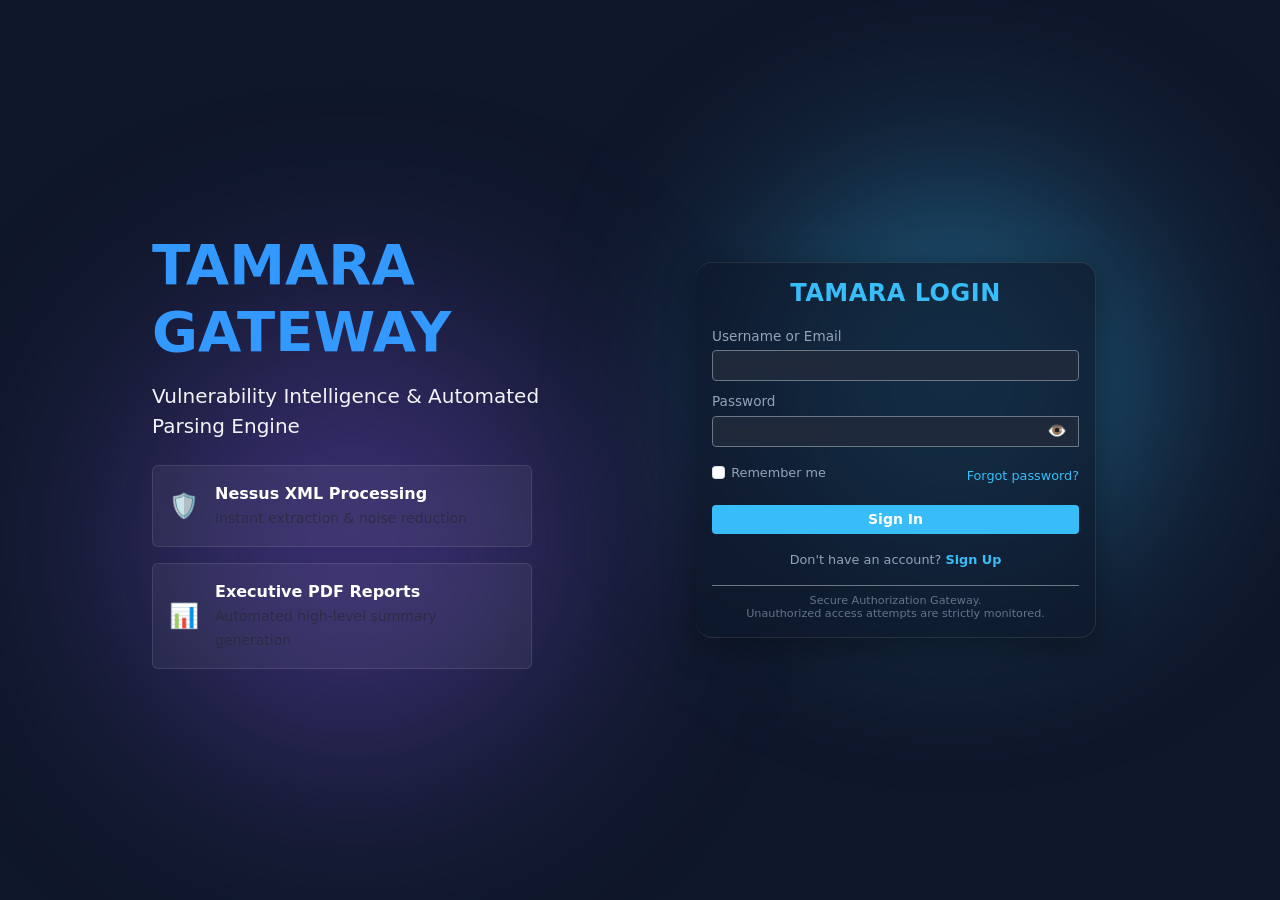
==== commit 1158b875: "Phase 2 additions: interactive modal and UI updates" ====
--- a/index.html
+++ b/index.html
@@ -22,25 +22,50 @@
     <script src="js/color-modes.js"></script>
   </head>
   <body>
-    <div
-      class="min-vh-100 d-flex align-items-center justify-content-center"
-      style="background-color: #1e293b"
-    >
-      <div
-        class="card shadow-lg border-0 text-white"
-        style="
-          width: 100%;
-          max-width: 380px;
-          background-color: #0f172a;
-          border-radius: 10px;
-        "
+   <div class="min-vh-100 d-flex align-items-center justify-content-center p-4 position-relative overflow-hidden" style="background: #0f172a;">
+      
+      <!-- Glowing Orbs for Glassmorphism Refraction -->
+<div style="position: absolute; top: 20%; right: 10%; width: 400px; height: 400px; background: rgba(56, 189, 248, 0.4); filter: blur(100px); border-radius: 50%;"></div>
+<div style="position: absolute; bottom: 15%; left: 10%; width: 450px; height: 450px; background: rgba(139, 92, 246, 0.35); filter: blur(110px); border-radius: 50%;"></div>
+
+      <div class="container position-relative" style="max-width: 1000px; z-index: 1;">
+    <div class="row align-items-center g-5">
+      
+      <!-- Left Side: Branding & Welcome Experience -->
+      <div class="col-lg-6 text-white text-center text-lg-start">
+        <h1 class="display-4 fw-bold text-info mb-3">TAMARA GATEWAY</h1>
+        <p class="lead text-light mb-4">Vulnerability Intelligence & Automated Parsing Engine</p>
+        
+        <div class="d-flex flex-column gap-3 text-secondary text-start mx-auto mx-lg-0" style="max-width: 380px;">
+          <div class="d-flex align-items-center gap-3 p-3 rounded" style="background: rgba(255, 255, 255, 0.05); backdrop-filter: blur(10px); border: 1px solid rgba(255, 255, 255, 0.1);">
+            <span class="fs-4">🛡️</span>
+            <div>
+              <strong class="text-white d-block">Nessus XML Processing</strong>
+              <small class="text-muted">Instant extraction & noise reduction</small>
+            </div>
+          </div>
+          <div class="d-flex align-items-center gap-3 p-3 rounded" style="background: rgba(255, 255, 255, 0.05); backdrop-filter: blur(10px); border: 1px solid rgba(255, 255, 255, 0.1);">
+            <span class="fs-4">📊</span>
+            <div>
+              <strong class="text-white d-block">Executive PDF Reports</strong>
+              <small class="text-muted">Automated high-level summary generation</small>
+            </div>
+          </div>
+        </div>
+      </div>
+<!-- Right Side: Login Card Container -->
+<div class="col-lg-6 d-flex justify-content-center">
+  <div
+    class="card shadow-lg border-0 text-white"
+    style="width: 100%; max-width: 400px; background: rgba(15, 23, 42, 0.45); backdrop-filter: blur(20px); -webkit-backdrop-filter: blur(20px); border-top: 1px solid rgba(255, 255, 255, 0.25); border-left: 1px solid rgba(255, 255, 255, 0.1); border-right: 1px solid rgba(255, 255, 255, 0.05); border-bottom: 1px solid rgba(255, 255, 255, 0.05); border-radius: 16px; box-shadow: 0 25px 50px rgba(0, 0, 0, 0.6);"
+  >
+    <div class="card-body p-3">
+      <h4
+        class="text-center mb-3 fw-bold"
+        style="color: #38bdf8; letter-spacing: 0.5px"
       >
-        <div class="card-body p-3">
-          <h4
-            class="text-center mb-3 fw-bold"
-            style="color: #38bdf8; letter-spacing: 0.5px"
-          >
-            TAMARA LOGIN
+        TAMARA LOGIN
+      
           </h4>
 
           <form id="loginForm">
--- a/css/style.css
+++ b/css/style.css
@@ -11,7 +11,7 @@
   --cui-purple: #6f42c1;
   --cui-pink: #d63384;
   --cui-red: #dc3545;
-  --cui-orange: #fd7e14;
+  --cui-orange: #f24e0d;
   --cui-yellow: #ffc107;
   --cui-green: #198754;
   --cui-teal: #20c997;
@@ -14751,4 +14751,131 @@
   --cui-footer-bg: var(--cui-body-bg);
 }
 
-/*# sourceMappingURL=style.css.map */+/*# sourceMappingURL=style.css.map */
+.bg-orange {
+    background-color: #fd7e14 !important;
+}
+/* ==========================================
+   CUSTOM TAMARA LIVE INDICATOR
+   ========================================== */
+.live-indicator {
+  display: inline-flex;
+  align-items: center;
+  gap: 6px;
+  font-size: 0.75rem;
+  font-weight: 600;
+  color: #2ec4b6;
+  background: rgba(46, 196, 182, 0.1);
+  padding: 4px 10px;
+  border-radius: 20px;
+  border: 1px solid rgba(46, 196, 182, 0.3);
+}
+
+.pulsing-dot {
+  width: 8px;
+  height: 8px;
+  background-color: #2ec4b6;
+  border-radius: 50%;
+  box-shadow: 0 0 0 0 rgba(46, 196, 182, 0.7);
+  animation: pulse-green 1.8s infinite;
+}
+
+@keyframes pulse-green {
+  0% {
+    transform: scale(0.95);
+    box-shadow: 0 0 0 0 rgba(46, 196, 182, 0.7);
+  }
+  70% {
+    transform: scale(1);
+    box-shadow: 0 0 0 8px rgba(46, 196, 182, 0);
+  }
+  100% {
+    transform: scale(0.95);
+    box-shadow: 0 0 0 0 rgba(46, 196, 182, 0);
+  }
+}
+  /* Dark glassmorphic theme overrides */
+    body {
+      background-color: #0f172a !important;
+      color: #e2e8f0;
+    }
+
+    /* Frosted glass cards */
+    /* NEW - Preserves colored border-left bars */
+.card, .sidebar, .header {
+  background: rgba(15, 23, 42, 0.65) !important;
+  backdrop-filter: blur(12px) !important;
+  -webkit-backdrop-filter: blur(12px) !important;
+  border-top: 1px solid rgba(255, 255, 255, 0.1) !important;
+  border-right: 1px solid rgba(255, 255, 255, 0.1) !important;
+  border-bottom: 1px solid rgba(255, 255, 255, 0.1) !important;
+  box-shadow: 0 8px 32px 0 rgba(0, 0, 0, 0.37) !important;
+}
+
+    /* Subtle hover light glow on interactive cards */
+    .card:hover {
+      border-color: rgba(56, 189, 248, 0.3) !important;
+      box-shadow: 0 10px 35px 0 rgba(56, 189, 248, 0.15) !important;
+      transition: all 0.3s ease;
+    }
+
+    /* Sidebar nav links style */
+    .sidebar-nav .nav-link {
+      color: #94a3b8 !important;
+    }
+    .sidebar-nav .nav-link.active, 
+    .sidebar-nav .nav-link:hover {
+      color: #38bdf8 !important;
+      background: rgba(56, 189, 248, 0.08) !important;
+    }
+    .position-relative {
+  position: relative;
+}
+
+#togglePassword {
+  position: absolute;
+  right: 12px;
+  top: 50%;
+  transform: translateY(-50%);
+  cursor: pointer;
+  z-index: 10;
+}
+/* Forced table row hover highlight */
+.table tbody tr:hover,
+.table tbody tr:hover td {
+  background-color: rgba(56, 189, 248, 0.12) !important;
+  transition: background-color 0.2s ease;
+}
+/* Direct glow override for Export and Clear Report buttons */
+button:hover,
+a.btn:hover,
+.btn:hover {
+  border-color: rgba(56, 189, 248, 0.8) !important;
+  box-shadow: 0 0 15px rgba(56, 189, 248, 0.4) !important;
+  transform: translateY(-1px);
+  transition: all 0.2s ease-in-out !important;
+}
+/* Header alignment & polish */
+.header, navbar, header {
+  display: flex;
+  align-items: center;
+  justify-content: space-between;
+  padding: 0.75rem 1.5rem;
+}
+
+/* Fix right-side header icons and avatar */
+.header-right, .navbar-nav {
+  display: flex;
+  align-items: center;
+  gap: 1.25rem;
+}
+
+/* Profile image fallback styling */
+img[alt*="user"], .avatar, .profile-img {
+  width: 36px;
+  height: 36px;
+  border-radius: 50%;
+  object-fit: cover;
+  background-color: #1e293b;
+  border: 1px solid rgba(56, 189, 248, 0.3);
+}
